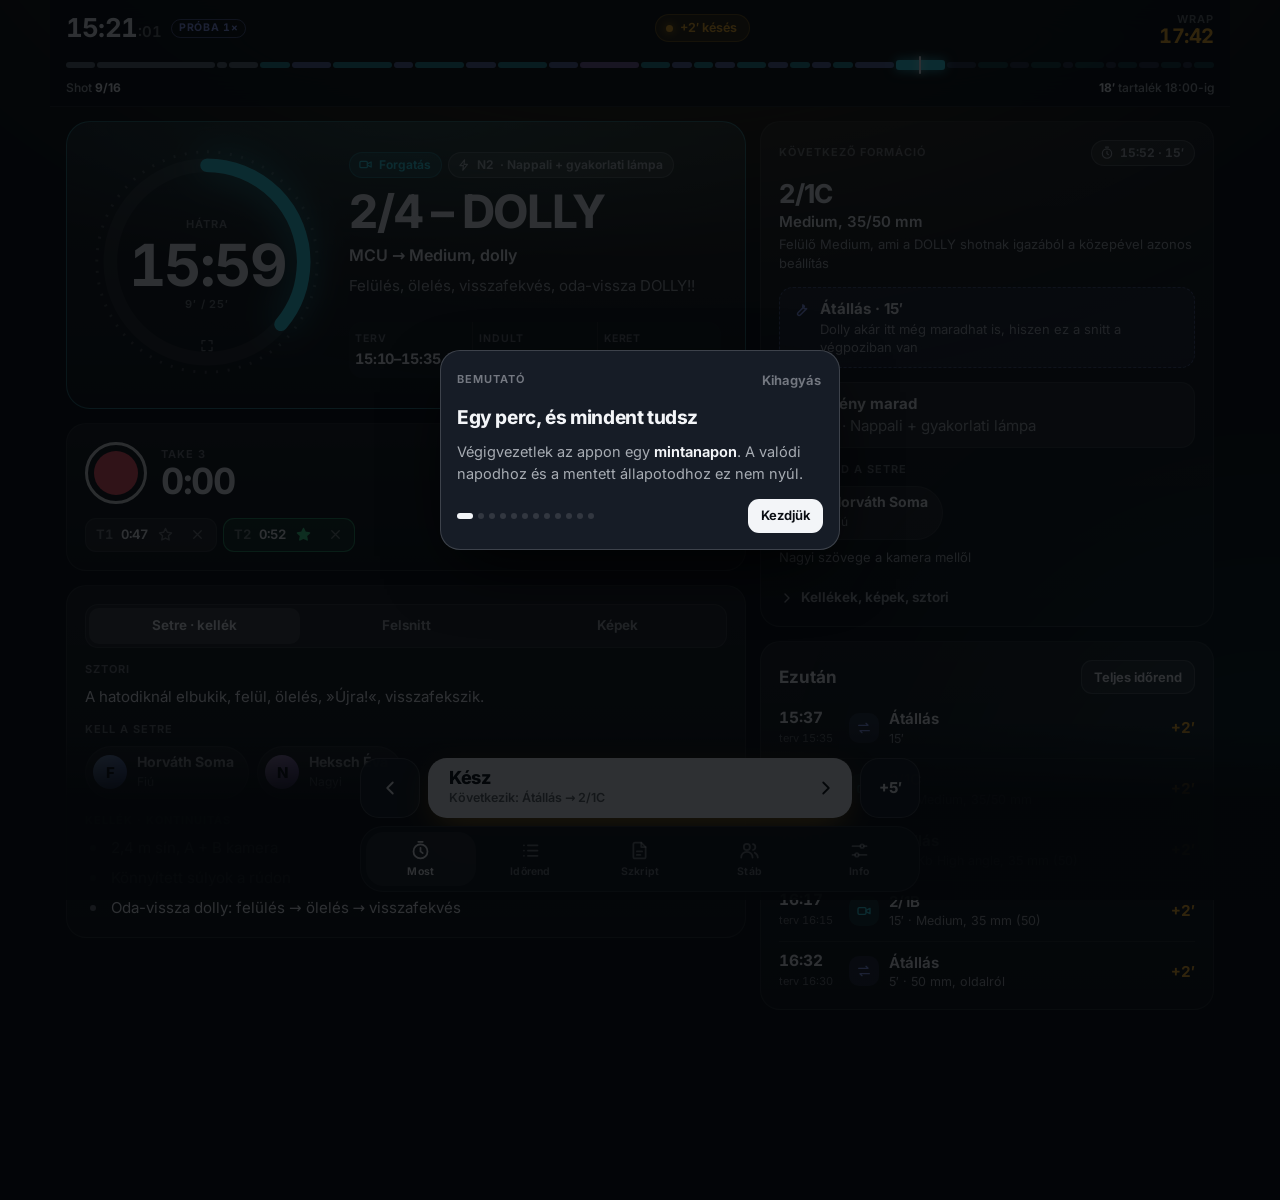
==== docs/index.html @ 91ee2ad9 "Offline app a docs/ mappában, GitHub Pages-hez A telepíthető (PWA) változat a repó gyökerében lévő d" ====
<!doctype html>
<html lang="hu"><head>
<meta charset="utf-8">
<meta name="viewport" content="width=device-width,initial-scale=1,viewport-fit=cover">
<title>Kapaszkodni 1st AD</title>
<meta name="theme-color" content="#07090d">
<meta name="apple-mobile-web-app-capable" content="yes">
<meta name="mobile-web-app-capable" content="yes">
<meta name="apple-mobile-web-app-status-bar-style" content="black-translucent">
<meta name="apple-mobile-web-app-title" content="Kapaszkodni AD">
<link rel="manifest" href="manifest.json">
<link rel="apple-touch-icon" href="icon-180.png">
<link rel="icon" href="icon-192.png">
<style>html{padding-top:env(safe-area-inset-top,0px)}[hidden]{display:none!important}img{max-width:100%}</style>
</head><body>
<style>
@font-face {
  font-family: 'Courier Prime';
  font-style: italic;
  font-weight: 400;
  font-display: swap;
  src: url(fonts/courierprime-v11-u-4n0q2lgwslOqpF-6gQ8kELawRZVsf6lvg.woff2) format('woff2');
  unicode-range: U+0100-02BA, U+02BD-02C5, U+02C7-02CC, U+02CE-02D7, U+02DD-02FF, U+0304, U+0308, U+0329, U+1D00-1DBF, U+1E00-1E9F, U+1EF2-1EFF, U+2020, U+20A0-20AB, U+20AD-20C4, U+2113, U+2C60-2C7F, U+A720-A7FF;
}
@font-face {
  font-family: 'Courier Prime';
  font-style: italic;
  font-weight: 400;
  font-display: swap;
  src: url(fonts/courierprime-v11-u-4n0q2lgwslOqpF-6gQ8kELawRZWMf6.woff2) format('woff2');
  unicode-range: U+0000-00FF, U+0131, U+0152-0153, U+02BB-02BC, U+02C6, U+02DA, U+02DC, U+0304, U+0308, U+0329, U+2000-206F, U+20AC, U+2122, U+2191, U+2193, U+2212, U+2215, U+FEFF, U+FFFD;
}
@font-face {
  font-family: 'Courier Prime';
  font-style: normal;
  font-weight: 400;
  font-display: swap;
  src: url(fonts/courierprime-v11-u-450q2lgwslOqpF-6gQ8kELaw9pWt-.woff2) format('woff2');
  unicode-range: U+0100-02BA, U+02BD-02C5, U+02C7-02CC, U+02CE-02D7, U+02DD-02FF, U+0304, U+0308, U+0329, U+1D00-1DBF, U+1E00-1E9F, U+1EF2-1EFF, U+2020, U+20A0-20AB, U+20AD-20C4, U+2113, U+2C60-2C7F, U+A720-A7FF;
}
@font-face {
  font-family: 'Courier Prime';
  font-style: normal;
  font-weight: 400;
  font-display: swap;
  src: url(fonts/courierprime-v11-u-450q2lgwslOqpF-6gQ8kELawFpWg.woff2) format('woff2');
  unicode-range: U+0000-00FF, U+0131, U+0152-0153, U+02BB-02BC, U+02C6, U+02DA, U+02DC, U+0304, U+0308, U+0329, U+2000-206F, U+20AC, U+2122, U+2191, U+2193, U+2212, U+2215, U+FEFF, U+FFFD;
}
@font-face {
  font-family: 'Courier Prime';
  font-style: normal;
  font-weight: 700;
  font-display: swap;
  src: url(fonts/courierprime-v11-u-4k0q2lgwslOqpF-6gQ8kELY7pMT-7fq8Ho.woff2) format('woff2');
  unicode-range: U+0100-02BA, U+02BD-02C5, U+02C7-02CC, U+02CE-02D7, U+02DD-02FF, U+0304, U+0308, U+0329, U+1D00-1DBF, U+1E00-1E9F, U+1EF2-1EFF, U+2020, U+20A0-20AB, U+20AD-20C4, U+2113, U+2C60-2C7F, U+A720-A7FF;
}
@font-face {
  font-family: 'Courier Prime';
  font-style: normal;
  font-weight: 700;
  font-display: swap;
  src: url(fonts/courierprime-v11-u-4k0q2lgwslOqpF-6gQ8kELY7pMT-Dfqw.woff2) format('woff2');
  unicode-range: U+0000-00FF, U+0131, U+0152-0153, U+02BB-02BC, U+02C6, U+02DA, U+02DC, U+0304, U+0308, U+0329, U+2000-206F, U+20AC, U+2122, U+2191, U+2193, U+2212, U+2215, U+FEFF, U+FFFD;
}
@font-face {
  font-family: 'Inter';
  font-style: normal;
  font-weight: 400 800;
  font-display: swap;
  src: url(fonts/inter-v20-UcC73FwrK3iLTeHuS-nVMrMxCp50SjIa25L7SUc.woff2) format('woff2');
  unicode-range: U+0100-02BA, U+02BD-02C5, U+02C7-02CC, U+02CE-02D7, U+02DD-02FF, U+0304, U+0308, U+0329, U+1D00-1DBF, U+1E00-1E9F, U+1EF2-1EFF, U+2020, U+20A0-20AB, U+20AD-20C4, U+2113, U+2C60-2C7F, U+A720-A7FF;
}
@font-face {
  font-family: 'Inter';
  font-style: normal;
  font-weight: 400 800;
  font-display: swap;
  src: url(fonts/inter-v20-UcC73FwrK3iLTeHuS-nVMrMxCp50SjIa1ZL7.woff2) format('woff2');
  unicode-range: U+0000-00FF, U+0131, U+0152-0153, U+02BB-02BC, U+02C6, U+02DA, U+02DC, U+0304, U+0308, U+0329, U+2000-206F, U+20AC, U+2122, U+2191, U+2193, U+2212, U+2215, U+FEFF, U+FFFD;
}

/* Layout: telefon-első forgatási vezérlő. Fent óra + állapot + napi sáv, középen a mostani blokk gyűrűs visszaszámlálóval,
   lent állandó akciósáv (Vissza · Kész · +5′) és fülek. Egyetlen sötét téma szándékosan: díszletben, félhomályban használjuk.
   Színlogika: hideg árnyalat = a blokk típusa, meleg árnyalat = baj van (narancs: fogy a tartalék, piros: túllépés). */
:root{
  --bg:#07090d; --panel:#10141b;
  --surface:rgba(255,255,255,.045); --surface-2:rgba(255,255,255,.075); --surface-3:rgba(255,255,255,.12);
  --hair:rgba(255,255,255,.09); --hair-2:rgba(255,255,255,.17);
  --fg:#f3f5f8; --fg-2:rgba(236,240,246,.68); --fg-3:rgba(236,240,246,.44);
  --ok:#3fe08f; --warn:#ffb224; --late:#ff5263;
  --shoot:#35d8e8; --move:#8fa3ff; --lunch:#c693ff; --prep:#9aa8bb; --pres:#9aa8bb; --res:#9aa8bb;
  --state:var(--ok); --type:var(--prep);
  --f-ui:"Inter",system-ui,-apple-system,"Segoe UI",Roboto,sans-serif;
  --f-script:"Courier Prime","Courier New",monospace;
  --r-card:20px; --r-tile:14px; color-scheme:dark;
}
[data-type="shoot"]{--type:var(--shoot)} [data-type="move"]{--type:var(--move)} [data-type="lunch"]{--type:var(--lunch)}
[data-type="prep"]{--type:var(--prep)} [data-type="pres"]{--type:var(--pres)} [data-type="res"]{--type:var(--res)}
body[data-state="ok"]{--state:var(--ok)} body[data-state="warn"]{--state:var(--warn)} body[data-state="late"]{--state:var(--late)}
*{box-sizing:border-box;-webkit-tap-highlight-color:transparent}
html,body{background:var(--bg);color:var(--fg)}
body{margin:0;font-family:var(--f-ui);font-size:15px;line-height:1.45;-webkit-font-smoothing:antialiased;text-rendering:optimizeLegibility;overscroll-behavior-y:none}
body::before{content:"";position:fixed;inset:0 0 auto;height:env(safe-area-inset-top,0px);z-index:40;background:var(--bg)}
button{font:inherit;color:inherit;cursor:pointer}
a{color:inherit}
:focus-visible{outline:2px solid var(--fg);outline-offset:2px}
.num{font-variant-numeric:tabular-nums}
.cap{font-size:11px;font-weight:650;letter-spacing:.09em;text-transform:uppercase;color:var(--fg-3)}
.muted{color:var(--fg-2)} .small{font-size:13px}
.ic{flex:none;display:block}
h2{font-size:17px;font-weight:700;letter-spacing:-.01em;margin:0}
p{margin:0}

/* fények */
.aura{position:fixed;inset:0;z-index:0;pointer-events:none;overflow:hidden}
.aura i{position:absolute;border-radius:50%;filter:blur(80px);transition:background 1s ease}
.aura i:nth-child(1){width:130vmax;height:74vmax;left:50%;top:-50vmax;margin-left:-65vmax;background:radial-gradient(closest-side,color-mix(in srgb,var(--state) 60%,transparent),transparent);opacity:.5;animation:breathe 9s ease-in-out infinite}
.aura i:nth-child(2){width:70vmax;height:70vmax;right:-34vmax;bottom:-30vmax;background:radial-gradient(closest-side,color-mix(in srgb,var(--type) 45%,transparent),transparent);opacity:.26;animation:float 26s ease-in-out infinite alternate}
.vig{position:fixed;inset:0;z-index:0;pointer-events:none;box-shadow:inset 0 0 140px 20px color-mix(in srgb,var(--late) 60%,transparent);opacity:0;transition:opacity .4s}
body.over .vig{opacity:1;animation:alarm 1.6s ease-in-out infinite}
@keyframes breathe{50%{opacity:.34;transform:scale(1.05)}}
@keyframes float{to{transform:translate(-8vw,-6vh) scale(1.08)}}
@keyframes alarm{50%{opacity:.3}}
@keyframes rise{from{opacity:0;transform:translateY(8px)}}
@keyframes blink{50%{opacity:.25}}

.app{position:relative;z-index:1;max-width:1180px;margin:0 auto;padding-left:max(16px,env(safe-area-inset-left,0px));padding-right:max(16px,env(safe-area-inset-right,0px));padding-block:0 190px}

/* fejléc */
.hdr{position:sticky;top:env(safe-area-inset-top,0px);z-index:30;margin:0 -16px;padding:10px 16px 10px;background:color-mix(in srgb,var(--bg) 82%,transparent);backdrop-filter:blur(18px) saturate(1.3);-webkit-backdrop-filter:blur(18px) saturate(1.3);border-bottom:1px solid var(--hair)}
.hdr-row{display:grid;grid-template-columns:auto minmax(0,1fr) auto;align-items:center;gap:10px}
.clock{display:flex;align-items:baseline;gap:1px;font-weight:700;font-size:26px;letter-spacing:-.03em;line-height:1}
.clock span{font-size:15px;color:var(--fg-3);font-weight:600;letter-spacing:0}
.simchip{margin-left:8px;align-self:center;font-size:10.5px;font-weight:700;letter-spacing:.06em;text-decoration:none;color:var(--move);border:1px solid color-mix(in srgb,var(--move) 50%,transparent);border-radius:999px;padding:3px 7px;white-space:nowrap}
.pill{justify-self:center;display:inline-flex;align-items:center;gap:7px;max-width:100%;height:28px;padding:0 12px 0 10px;border-radius:999px;font-size:12.5px;font-weight:650;white-space:nowrap;overflow:hidden;text-overflow:ellipsis;color:var(--state);background:color-mix(in srgb,var(--state) 13%,transparent);border:1px solid color-mix(in srgb,var(--state) 32%,transparent)}
.pill i{flex:none;width:7px;height:7px;border-radius:50%;background:var(--state);box-shadow:0 0 10px var(--state)}
.pill.idle{color:var(--fg-2);background:var(--surface-2);border-color:var(--hair)} .pill.idle i{background:var(--fg-3);box-shadow:none}
.wrapbox{text-align:right;line-height:1.05}
.wrapbox b{display:block;font-size:20px;font-weight:700;letter-spacing:-.02em;color:var(--state)}
.strip{position:relative;display:flex;align-items:center;gap:2px;height:18px;margin-top:9px;text-decoration:none}
.strip span{flex-basis:0;min-width:2px;height:6px;border-radius:3px;background:var(--type);opacity:.24}
.strip span.done{opacity:.6} .strip span.cur{opacity:1;height:10px;box-shadow:0 0 12px color-mix(in srgb,var(--type) 80%,transparent)}
.strip span.skip{opacity:.07}
.strip .nowmark{position:absolute;left:var(--now,0%);top:0;bottom:0;width:2px;margin-left:-1px;border-radius:1px;background:var(--fg);box-shadow:0 0 8px #fff}
.hdr-meta{display:flex;justify-content:space-between;gap:10px;margin-top:5px;font-size:12px;color:var(--fg-2);font-weight:550}
.hdr-meta b{color:var(--fg);font-weight:700}
@media (max-width:380px){.clock{font-size:23px}.pill{font-size:11.5px;padding:0 9px 0 8px}}

/* alap elemek */
main{padding-top:14px}
.grid{display:grid;grid-template-columns:minmax(0,1.5fr) minmax(0,1fr);gap:14px;align-items:start}
@media (max-width:900px){.grid{grid-template-columns:minmax(0,1fr)}}
.stack{display:grid;gap:14px;min-width:0}
.card{background:linear-gradient(180deg,rgba(255,255,255,.065),rgba(255,255,255,.032));border:1px solid var(--hair);border-radius:var(--r-card);padding:18px;min-width:0;display:grid;gap:14px}
.card-head{display:flex;align-items:center;justify-content:space-between;gap:10px}
.chip{display:inline-flex;align-items:center;gap:6px;height:26px;padding:0 10px 0 8px;border-radius:999px;font-size:12px;font-weight:650;white-space:nowrap;color:var(--c,var(--type));background:color-mix(in srgb,var(--c,var(--type)) 15%,transparent);border:1px solid color-mix(in srgb,var(--c,var(--type)) 30%,transparent)}
.chip.neutral{--c:var(--fg-2)}
.chip button{border:0;background:none;padding:0;margin:0 -4px 0 0;display:grid;color:inherit}
.btn{display:inline-flex;align-items:center;justify-content:center;gap:8px;height:42px;padding:0 16px;border-radius:13px;border:1px solid var(--hair-2);background:var(--surface-2);font-weight:650;font-size:14px;text-decoration:none;transition:transform .08s}
.btn:active{transform:scale(.97)}
.btn.solid{background:var(--fg);color:#0a0d12;border-color:transparent}
.btn.sm{height:34px;padding:0 12px;font-size:13px;border-radius:11px}
.btn.danger{color:var(--late);border-color:color-mix(in srgb,var(--late) 45%,transparent)}
.banner{display:flex;align-items:center;gap:12px;flex-wrap:wrap;justify-content:space-between;padding:12px 14px;border-radius:16px;margin-bottom:14px;background:color-mix(in srgb,var(--c) 13%,var(--panel));border:1px solid color-mix(in srgb,var(--c) 45%,transparent)}
.banner .tx{display:flex;gap:10px;align-items:flex-start;min-width:0;flex:1 1 240px} .banner .tx svg{color:var(--c);margin-top:1px}
.banner b{color:var(--c)}
ul.list{margin:0;padding:0;list-style:none;display:grid;gap:8px}
ul.list li{display:grid;grid-template-columns:18px minmax(0,1fr);gap:8px;align-items:start}
ul.list li::before{content:"";width:6px;height:6px;border-radius:50%;background:var(--fg-3);margin:8px 0 0 5px}
ul.list li.warn{color:var(--late);font-weight:650} ul.list li.warn::before{background:var(--late)}

/* MOST: a jelenlegi blokk */
.now{position:relative;overflow:hidden;border-radius:24px;padding:18px 18px 16px;border:1px solid color-mix(in srgb,var(--type) 38%,var(--hair));display:grid;gap:14px;justify-items:center;text-align:center;
  background:radial-gradient(130% 80% at 50% 0%,color-mix(in srgb,var(--type) 17%,transparent),transparent 62%),linear-gradient(180deg,rgba(255,255,255,.07),rgba(255,255,255,.03))}
.now.enter>*{animation:rise .35s ease backwards} .now.enter>*:nth-child(2){animation-delay:.05s} .now.enter>*:nth-child(3){animation-delay:.1s}
body.over .now{border-color:color-mix(in srgb,var(--late) 75%,transparent)}
.now-head{display:grid;gap:8px;justify-items:center;min-width:0;max-width:100%}
.chips{display:flex;flex-wrap:wrap;gap:6px;justify-content:center}
.now h1{margin:2px 0 0;font-size:clamp(30px,8.4vw,46px);font-weight:750;letter-spacing:-.03em;line-height:1.04;text-wrap:balance;overflow-wrap:anywhere}
.now h1.long{font-size:clamp(22px,6vw,32px)}
.now .setup{font-size:16px;font-weight:600}
.now .note{color:var(--fg-2);max-width:56ch;text-wrap:pretty}
.ring{position:relative;width:min(54vw,204px);aspect-ratio:1;max-width:100%;border:0;background:none;padding:0;border-radius:50%;color:inherit}
.ring svg.dial{width:100%;height:100%;transform:rotate(-90deg);overflow:visible}
.ring .bezel{stroke:rgba(255,255,255,.2)} .ring .trk{stroke:rgba(255,255,255,.08)}
.ring .bar{stroke:var(--type);transition:stroke-dashoffset .25s linear,stroke .5s;filter:drop-shadow(0 0 9px color-mix(in srgb,var(--type) 75%,transparent))}
body.over .ring .bar{stroke:var(--late);filter:drop-shadow(0 0 10px var(--late))}
.ring .mid{position:absolute;inset:0;display:grid;place-content:center;justify-items:center;gap:3px}
.ring .big{font-size:clamp(40px,12vw,52px);font-weight:700;letter-spacing:-.04em;line-height:1;font-variant-numeric:tabular-nums}
.ring .big.long{font-size:clamp(27px,8vw,36px)}
body.over .ring .big{color:var(--late)}
.ring .zoom{position:absolute;left:50%;bottom:13%;transform:translateX(-50%);color:var(--fg-3)}
.meta{display:grid;grid-auto-flow:column;grid-auto-columns:minmax(0,1fr);gap:1px;width:100%;margin:0;border-radius:var(--r-tile);overflow:hidden;background:var(--hair)}
.meta div{background:rgba(13,17,23,.72);padding:9px 6px}
.meta dt{font-size:10.5px;font-weight:650;letter-spacing:.08em;text-transform:uppercase;color:var(--fg-3)}
.meta dd{margin:2px 0 0;font-weight:700;font-size:14.5px;letter-spacing:-.01em;white-space:nowrap;font-variant-numeric:tabular-nums}
.drift{font-weight:700;font-variant-numeric:tabular-nums;font-style:normal} .drift.p{color:var(--warn)} .drift.pp{color:var(--late)} .drift.m{color:var(--ok)}
.chip .wide{display:none}
@media (min-width:561px){.chip .wide{display:inline}}
@media (min-width:901px){.ring{width:232px}.ring .big{font-size:58px}.ring .big.long{font-size:40px}
  .now{grid-template-columns:auto minmax(0,1fr);justify-items:start;text-align:left;align-items:center;column-gap:26px;padding:24px}
  .now-head{justify-items:start;grid-column:2}.chips{justify-content:flex-start}.ring{grid-column:1;grid-row:1/3}.meta{grid-column:2}}

/* take-felvevő */
.rec{grid-template-columns:auto minmax(0,1fr) auto;align-items:center;transition:border-color .3s}
.rec.run{border-color:color-mix(in srgb,var(--late) 65%,transparent)}
.recbtn{width:62px;height:62px;border-radius:50%;border:3px solid rgba(255,255,255,.88);background:none;display:grid;place-items:center;padding:0}
.recbtn i{width:44px;height:44px;border-radius:50%;background:var(--late);transition:all .18s ease}
.rec.run .recbtn i{width:22px;height:22px;border-radius:6px}
.rec-time{font-size:36px;font-weight:700;letter-spacing:-.035em;line-height:1;font-variant-numeric:tabular-nums}
.rec.run .rec-time{color:var(--late)}
.rec .live{display:inline-block;width:8px;height:8px;border-radius:50%;background:var(--late);margin-right:6px;animation:blink 1s steps(2) infinite}
.rec-stat{text-align:right;font-size:12.5px;color:var(--fg-2);line-height:1.3} .rec-stat b{display:block;font-size:20px;color:var(--fg);font-weight:700}
.takes{grid-column:1/-1;display:flex;flex-wrap:wrap;gap:6px}
.take{display:inline-flex;align-items:center;gap:2px;height:34px;padding:0 4px 0 10px;border-radius:11px;background:var(--surface-2);border:1px solid var(--hair);font-size:13px;font-weight:650;font-variant-numeric:tabular-nums}
.take em{font-style:normal;color:var(--fg-3);margin-right:6px}
.take.ok{border-color:color-mix(in srgb,var(--ok) 55%,transparent);background:color-mix(in srgb,var(--ok) 12%,transparent)}
.take button{border:0;background:none;width:30px;height:30px;display:grid;place-items:center;color:var(--fg-3);padding:0}
.take.ok button.star{color:var(--ok)} .take.ok button.star svg{fill:currentColor}

/* következő formáció */
.form-title{font-size:26px;font-weight:750;letter-spacing:-.025em;line-height:1.05}
.light{display:grid;grid-template-columns:minmax(0,1fr) auto minmax(0,1fr);gap:8px;align-items:stretch}
.lt{background:var(--surface-2);border:1px solid var(--hair);border-radius:var(--r-tile);padding:10px 12px;display:grid;gap:1px;min-width:0;align-content:start}
.lt b{font-size:20px;font-weight:750;letter-spacing:-.02em}.lt span:last-child{font-size:12.5px;color:var(--fg-2)}
.lt.to{border-color:color-mix(in srgb,var(--move) 55%,transparent);background:color-mix(in srgb,var(--move) 12%,transparent)}
.lt-arrow{align-self:center;color:var(--move)}
.light.same{grid-template-columns:auto minmax(0,1fr);align-items:start;background:var(--surface-2);border:1px solid var(--hair);border-radius:var(--r-tile);padding:10px 12px;color:var(--fg-2)}
.light.same b{display:block;color:var(--fg)}.light.same svg{margin-top:2px}
.task{display:grid;grid-template-columns:auto minmax(0,1fr);gap:10px;padding:10px 12px;border-radius:var(--r-tile);background:color-mix(in srgb,var(--move) 9%,transparent);border:1px dashed color-mix(in srgb,var(--move) 40%,transparent)}
.task svg{color:var(--move);margin-top:2px}
.people{display:flex;flex-wrap:wrap;gap:8px}
.person{display:flex;align-items:center;gap:10px;padding:7px 14px 7px 7px;border-radius:999px;background:var(--surface-2);border:1px solid var(--hair);min-width:0}
.avatar{flex:none;width:34px;height:34px;border-radius:50%;display:grid;place-items:center;font-weight:800;color:#0a0d12;background:linear-gradient(135deg,#a9d0ff,#6f8cff)}
.person.n .avatar{background:linear-gradient(135deg,#ecc4ff,#b07cff)}
.person b{display:block;font-size:14px;line-height:1.15}.person small{color:var(--fg-2);font-size:12px}
.callnow{display:flex;align-items:center;gap:8px;padding:9px 12px;border-radius:12px;background:color-mix(in srgb,var(--warn) 16%,transparent);border:1px solid color-mix(in srgb,var(--warn) 50%,transparent);color:var(--warn);font-weight:700;animation:blink 1.2s ease-in-out infinite}
.imgs{display:grid;grid-template-columns:repeat(auto-fit,minmax(130px,1fr));gap:8px}
.imgs button{position:relative;padding:0;border:1px solid var(--hair);border-radius:12px;overflow:hidden;background:#000;cursor:zoom-in;display:block}
.imgs img{display:block;width:100%;aspect-ratio:4/3;object-fit:cover}
.imgs .sb img{background:#fff;object-fit:contain}
.imgs span{position:absolute;left:6px;bottom:6px;font-size:10.5px;font-weight:700;letter-spacing:.06em;text-transform:uppercase;padding:3px 7px;border-radius:7px;background:rgba(0,0,0,.72);color:#fff}
details.more summary{list-style:none;cursor:pointer;display:flex;align-items:center;gap:6px;font-weight:650;font-size:13.5px;color:var(--fg-2)}
details.more summary::-webkit-details-marker{display:none}
details.more summary svg{transition:transform .2s} details.more[open] summary svg{transform:rotate(90deg)}
details.more .inner{display:grid;gap:14px;padding-top:12px}

/* szegmensek */
.seg{display:grid;grid-auto-flow:column;grid-auto-columns:1fr;padding:3px;border-radius:13px;background:rgba(255,255,255,.06);border:1px solid var(--hair)}
.seg button{border:0;background:none;color:var(--fg-2);height:36px;border-radius:10px;font-weight:650;font-size:13.5px;white-space:nowrap;padding:0 8px}
.seg button[aria-pressed="true"]{background:var(--surface-3);color:var(--fg)}
.sect{display:grid;gap:8px}

/* ezután lista */
.up-row{display:grid;grid-template-columns:60px 30px minmax(0,1fr) auto;gap:10px;align-items:center;padding:10px 0;border-top:1px solid var(--hair)}
.up-row:first-child{border-top:0;padding-top:0} .up-row:last-child{padding-bottom:0}
.up-time b{display:block;font-size:15.5px;font-weight:700;font-variant-numeric:tabular-nums;line-height:1.1}
.up-time span{font-size:11px;color:var(--fg-3);font-variant-numeric:tabular-nums;white-space:nowrap}
.tico{width:30px;height:30px;border-radius:10px;display:grid;place-items:center;color:var(--type);background:color-mix(in srgb,var(--type) 15%,transparent)}
.up-name{min-width:0}.up-name b{display:block;font-weight:650;white-space:nowrap;overflow:hidden;text-overflow:ellipsis}
.up-name span{display:block;font-size:12.5px;color:var(--fg-2);white-space:nowrap;overflow:hidden;text-overflow:ellipsis}
.up-row.skip{opacity:.45}.up-row.skip b{text-decoration:line-through}

/* időrend */
.stats{display:grid;grid-template-columns:repeat(3,minmax(0,1fr));gap:10px;margin-bottom:14px}
.stat{background:var(--surface);border:1px solid var(--hair);border-radius:16px;padding:12px 14px;min-width:0}
.stat b{display:block;font-size:24px;font-weight:750;letter-spacing:-.03em;font-variant-numeric:tabular-nums;line-height:1.15}
.tl{display:grid}
.tl-row{display:grid;grid-template-columns:60px 16px minmax(0,1fr) auto;column-gap:10px;padding:0 10px;border-radius:16px;cursor:pointer}
.tl-row.cur{background:color-mix(in srgb,var(--type) 11%,transparent);box-shadow:inset 0 0 0 1px color-mix(in srgb,var(--type) 40%,transparent)}
.tl-time{padding-top:13px;text-align:right}
.tl-time b{display:block;font-size:15px;font-weight:700;font-variant-numeric:tabular-nums;line-height:1.1}
.tl-time span{font-size:11px;color:var(--fg-3);font-variant-numeric:tabular-nums;white-space:nowrap}
.tl-rail{position:relative;display:grid;justify-items:center}
.tl-rail::before{content:"";position:absolute;top:0;bottom:0;width:2px;background:var(--hair)}
.tl-row:first-child .tl-rail::before{top:18px}.tl-row.last .tl-rail::before{bottom:calc(100% - 18px)}
.tl-rail i{position:relative;margin-top:15px;width:12px;height:12px;border-radius:50%;background:var(--bg);border:2px solid var(--type)}
.tl-row.done .tl-rail i{background:var(--type)} .tl-row.cur .tl-rail i{background:var(--type);box-shadow:0 0 0 5px color-mix(in srgb,var(--type) 28%,transparent)}
.tl-body{padding:11px 0 12px;min-width:0;border-bottom:1px solid var(--hair)}
.tl-row.cur .tl-body,.tl-row.last .tl-body{border-bottom-color:transparent}
.tl-body b{font-weight:650}.tl-body .sub{font-size:12.5px;color:var(--fg-2)}
.tl-end{padding-top:12px;text-align:right;font-size:12.5px;color:var(--fg-2);min-width:44px}
.tl-row.done .tl-time b,.tl-row.done .tl-body b{color:var(--fg-2)}
.tl-row.skip{opacity:.42}.tl-row.skip .tl-body b{text-decoration:line-through}
.tl-x{display:flex;flex-wrap:wrap;gap:8px;margin-top:10px}
.nowtag{display:inline-block;font-size:10.5px;font-weight:750;letter-spacing:.08em;color:#0a0d12;background:var(--type);border-radius:6px;padding:2px 6px}

/* szkript */
.script{font-family:var(--f-script);font-size:15.5px;line-height:1.45}
.script .ac{margin:0 0 10px}.script .ch{margin:10px 0 0 34%;text-transform:uppercase}
.script .pa{margin:0 0 0 27%;font-style:italic}.script .dl{margin:0 10% 10px 18%}
.script .sh{font-weight:700;margin:20px 0 10px;text-transform:uppercase}.script .end{text-align:center;margin:16px 0}
.seglab{font-family:var(--f-ui);display:inline-flex;font-size:11px;font-weight:700;letter-spacing:.08em;text-transform:uppercase;color:var(--shoot);margin:14px 0 6px;padding:3px 8px;border-radius:7px;background:color-mix(in srgb,var(--shoot) 13%,transparent)}
.seglab:first-child{margin-top:0}
.fs .ln{display:grid;grid-template-columns:86px minmax(0,1fr);gap:10px;padding:1px 8px;border-radius:8px}
.fs .ln.hot{background:color-mix(in srgb,var(--shoot) 11%,transparent);box-shadow:inset 3px 0 0 var(--shoot)}
.fs .gut{display:flex;flex-wrap:wrap;gap:3px;align-content:start;padding-top:4px}
.mini{font-size:10.5px;font-weight:700;padding:1px 5px;border-radius:5px;background:var(--surface-3);color:var(--fg-2);font-variant-numeric:tabular-nums}
.mini.hot{background:var(--shoot);color:#0a0d12}
@media (max-width:560px){.fs .ln{grid-template-columns:minmax(0,1fr);gap:2px}.fs .gut:empty{display:none}.script .ch{margin-left:22%}.script .pa{margin-left:16%}.script .dl{margin:0 4% 10px 8%}}

/* stáb, beállítások */
.rows{display:grid}
.row{display:grid;grid-template-columns:auto minmax(0,1fr) auto;gap:12px;align-items:center;padding:11px 0;border-top:1px solid var(--hair)}
.row:first-child{border-top:0;padding-top:0}.row:last-child{padding-bottom:0}
.row b{display:block;font-weight:650}.row small{color:var(--fg-2);font-size:12.5px}
.row .t{font-weight:700;font-variant-numeric:tabular-nums}.row .t.late{color:var(--late)}
.dept{padding:14px 0 4px;border-top:1px solid var(--hair)} .dept:first-child{border-top:0;padding-top:0}
input.chk{appearance:none;-webkit-appearance:none;width:26px;height:26px;border-radius:50%;border:2px solid var(--hair-2);margin:0;display:grid;place-items:center;cursor:pointer;background:none}
input.chk:checked{background:var(--ok);border-color:var(--ok)}
input.chk:checked::after{content:"";width:6px;height:11px;border:solid #06250f;border-width:0 2.5px 2.5px 0;transform:translateY(-1px) rotate(45deg)}
input.sw{appearance:none;-webkit-appearance:none;width:46px;height:28px;border-radius:999px;background:var(--surface-3);position:relative;margin:0;cursor:pointer;transition:background .2s;flex:none}
input.sw::after{content:"";position:absolute;top:3px;left:3px;width:22px;height:22px;border-radius:50%;background:#fff;transition:transform .2s}
input.sw:checked{background:var(--ok)} input.sw:checked::after{transform:translateX(18px)}
.steps{display:flex;flex-wrap:wrap;gap:6px}
.step{font-size:12.5px;padding:4px 9px;border-radius:9px;background:var(--surface-2);border:1px solid var(--hair);color:var(--fg-2)}
.step b{color:var(--fg);font-variant-numeric:tabular-nums;font-weight:700}
.step.past{opacity:.5}.step.soon{border-color:color-mix(in srgb,var(--warn) 55%,transparent);color:var(--warn)}.step.soon b{color:var(--warn)}
.phone{font-weight:700;font-variant-numeric:tabular-nums;user-select:all;-webkit-user-select:all}
.field{display:flex;align-items:center;gap:8px;flex-wrap:wrap}
input[type=time],select{height:40px;border-radius:12px;border:1px solid var(--hair-2);background:var(--surface-2);color:var(--fg);padding:0 10px;font:inherit;font-weight:600}
.progress{height:6px;border-radius:3px;background:var(--surface-3);overflow:hidden}.progress i{display:block;height:100%;background:var(--ok);border-radius:3px}
.vh{font-size:22px;font-weight:750;letter-spacing:-.02em;margin:4px 0 14px}

/* alsó sáv */
.bottom{position:fixed;left:0;right:0;bottom:0;z-index:35;display:grid;justify-items:center;gap:8px;pointer-events:none;
  padding:26px max(12px,env(safe-area-inset-right,0px)) calc(8px + env(safe-area-inset-bottom,0px)) max(12px,env(safe-area-inset-left,0px));
  background:linear-gradient(transparent,color-mix(in srgb,var(--bg) 92%,transparent) 42%)}
.bottom>*{pointer-events:auto;width:min(100%,560px)}
.dock{display:grid;grid-template-columns:auto minmax(0,1fr) auto;gap:8px}
.dock.solo{grid-template-columns:minmax(0,1fr)}
.dk{height:60px;min-width:60px;border-radius:19px;border:1px solid var(--hair-2);background:rgba(22,27,36,.9);backdrop-filter:blur(18px);-webkit-backdrop-filter:blur(18px);font-weight:750;font-size:15px;display:grid;place-items:center;transition:transform .08s;padding:0 14px}
.dk:active{transform:scale(.96)}
.dk.primary{grid-template-columns:minmax(0,1fr) auto;justify-items:start;gap:10px;text-align:left;padding:0 14px 0 20px;background:var(--fg);color:#0a0d12;border-color:transparent;box-shadow:0 12px 34px -10px color-mix(in srgb,var(--state) 70%,transparent)}
.dk .l1{display:block;font-size:18px;font-weight:800;letter-spacing:-.015em;line-height:1.15}
.dk .l2{display:block;font-size:12.5px;font-weight:600;opacity:.62;white-space:nowrap;overflow:hidden;text-overflow:ellipsis}
.dk.wide{grid-auto-flow:column;gap:8px}
.tabs{display:grid;grid-auto-flow:column;grid-auto-columns:1fr;padding:5px;border-radius:23px;background:rgba(16,20,27,.9);border:1px solid var(--hair);backdrop-filter:blur(18px);-webkit-backdrop-filter:blur(18px)}
.tabs a{display:grid;justify-items:center;gap:3px;padding:8px 2px 7px;border-radius:18px;color:var(--fg-3);text-decoration:none;font-size:10.5px;font-weight:650;letter-spacing:.02em}
.tabs a[aria-current="page"]{color:var(--fg);background:var(--surface-2)}
.toasts{display:grid;gap:6px}
.toast{display:flex;align-items:center;justify-content:space-between;gap:10px;min-height:46px;padding:8px 8px 8px 14px;border-radius:16px;background:rgba(26,32,42,.96);border:1px solid var(--hair-2);box-shadow:0 14px 40px -14px #000;font-weight:600;font-size:14px;animation:rise .22s ease}
.toast[data-tone="ok"]{border-color:color-mix(in srgb,var(--ok) 55%,transparent)}
.toast[data-tone="warn"]{border-color:color-mix(in srgb,var(--warn) 60%,transparent)}
.toast[data-tone="late"]{border-color:color-mix(in srgb,var(--late) 65%,transparent)}
.toast button{flex:none;height:32px;padding:0 12px;border-radius:10px;border:0;background:var(--surface-3);font-weight:700;font-size:13px}

/* kivetítő mód */
.present{position:fixed;inset:0;z-index:60;background:var(--bg);display:grid;grid-template-rows:auto 1fr auto;justify-items:center;text-align:center;cursor:pointer;
  padding:calc(18px + env(safe-area-inset-top,0px)) 22px calc(22px + env(safe-area-inset-bottom,0px))}
.present::before{content:"";position:absolute;inset:0;pointer-events:none;background:radial-gradient(85% 60% at 50% 45%,color-mix(in srgb,var(--pc,var(--type)) 32%,transparent),transparent 72%)}
.present.over::before{animation:alarm 1.4s ease-in-out infinite}
.present>*{position:relative}
.p-mid{align-self:center;display:grid;gap:8px;justify-items:center;max-width:100%}
.p-label{font-size:clamp(22px,5.4vw,54px);font-weight:750;letter-spacing:-.025em;text-wrap:balance}
.p-time{font-size:min(31vw,46vh);font-weight:700;letter-spacing:-.055em;line-height:.9;font-variant-numeric:tabular-nums}
.p-time.long{font-size:min(21vw,40vh)}
.present.over .p-time{color:var(--late)}
.p-foot{font-size:clamp(14px,2.4vw,22px);color:var(--fg-2);font-weight:600}

/* bemutató */
.tour{position:fixed;inset:0;z-index:80}
.tour-hole{position:fixed;border-radius:20px;box-shadow:0 0 0 200vmax rgba(3,5,8,.82);outline:2px solid rgba(255,255,255,.95);pointer-events:none;transition:left .28s ease,top .28s ease,width .28s ease,height .28s ease}
.tour-hole.none{outline-color:transparent}
.tour-hole:not(.none)::after{content:"";position:absolute;inset:-2px;border-radius:inherit;border:2px solid #fff;opacity:0;animation:ping 1.8s ease-out infinite}
@keyframes ping{0%{opacity:.75;transform:scale(1)}100%{opacity:0;transform:scale(1.05)}}
.tour-card{position:fixed;width:min(400px,calc(100vw - 24px));background:#161c26;border:1px solid var(--hair-2);border-radius:20px;padding:16px;display:grid;gap:10px;box-shadow:0 24px 70px -18px #000;transition:top .28s ease,left .28s ease}
.tour-card:focus{outline:none}
.tour-card h3{margin:0;font-size:19px;font-weight:750;letter-spacing:-.02em;text-wrap:balance}
.tour-card p{color:var(--fg-2);font-size:14.5px;line-height:1.5}
.tour-card p b{color:var(--fg);font-weight:650}
.tour-top{display:flex;justify-content:space-between;align-items:center;min-height:24px}
.tour-skip{border:0;background:none;color:var(--fg-3);font-weight:650;font-size:13px;padding:4px 2px}
.tour-nav{display:flex;align-items:center;gap:8px;margin-top:4px}
.dots{display:flex;gap:5px;flex:1;align-items:center}
.dots i{width:6px;height:6px;border-radius:3px;background:var(--surface-3);transition:width .2s}.dots i.on{background:var(--fg);width:16px}
.legend{display:grid;gap:7px}
.legend div{display:flex;align-items:center;gap:9px;font-size:13.5px;color:var(--fg-2)}
.legend i{flex:none;width:10px;height:10px;border-radius:50%;box-shadow:0 0 10px currentColor}

/* képnéző: teljes minőség, csíptetés, húzás, dupla koppintás */
.viewer{position:fixed;inset:0;z-index:70;background:#000;color:#fff;touch-action:none;user-select:none;-webkit-user-select:none}
.v-stage{position:absolute;inset:0;overflow:hidden;cursor:grab;touch-action:none}
.v-stage.drag{cursor:grabbing}
.v-stage img{position:absolute;left:0;top:0;max-width:none;transform-origin:0 0;-webkit-user-drag:none;pointer-events:none;background:#fff}
.v-top{position:absolute;left:0;right:0;top:0;display:flex;align-items:center;justify-content:space-between;gap:10px;pointer-events:none;
  padding:calc(10px + env(safe-area-inset-top,0px)) max(12px,env(safe-area-inset-right,0px)) 26px max(14px,env(safe-area-inset-left,0px));background:linear-gradient(rgba(0,0,0,.78),transparent)}
.v-top>*{pointer-events:auto}
.v-cap{min-width:0;font-weight:650;font-size:14px;line-height:1.25}.v-cap span{display:block;font-size:12px;font-weight:550;color:rgba(255,255,255,.62)}
.v-btn{flex:none;width:44px;height:44px;border-radius:50%;border:1px solid rgba(255,255,255,.2);background:rgba(28,30,36,.78);backdrop-filter:blur(12px);-webkit-backdrop-filter:blur(12px);display:grid;place-items:center;color:#fff;padding:0}
.v-btn:active{transform:scale(.94)} .v-btn:disabled{opacity:.35}
.v-nav{position:absolute;top:50%;margin-top:-22px}.v-nav.prev{left:max(10px,env(safe-area-inset-left,0px))}.v-nav.next{right:max(10px,env(safe-area-inset-right,0px))}
.v-bar{position:absolute;left:50%;transform:translateX(-50%);bottom:calc(14px + env(safe-area-inset-bottom,0px));display:flex;align-items:center;gap:4px;padding:5px;border-radius:999px;border:1px solid rgba(255,255,255,.18);background:rgba(28,30,36,.82);backdrop-filter:blur(12px);-webkit-backdrop-filter:blur(12px)}
.v-bar .v-btn{border:0;background:none;backdrop-filter:none;-webkit-backdrop-filter:none}
.v-zoom{min-width:64px;height:44px;border:0;background:none;color:#fff;font-weight:700;font-size:14px;font-variant-numeric:tabular-nums;border-radius:999px}
.v-load{position:absolute;left:50%;transform:translateX(-50%);bottom:calc(78px + env(safe-area-inset-bottom,0px));padding:6px 12px;border-radius:999px;background:rgba(28,30,36,.86);font-size:12.5px;font-weight:600;color:rgba(255,255,255,.8);white-space:nowrap;pointer-events:none}
.v-hint{position:absolute;left:50%;transform:translateX(-50%);top:calc(70px + env(safe-area-inset-top,0px));padding:6px 12px;border-radius:999px;background:rgba(28,30,36,.86);font-size:12.5px;font-weight:600;color:rgba(255,255,255,.8);white-space:nowrap;pointer-events:none;transition:opacity .5s}
.vkgrid{display:grid;grid-template-columns:repeat(auto-fill,minmax(92px,1fr));gap:8px}
.vkgrid button{position:relative;padding:0;border:1px solid var(--hair);border-radius:12px;overflow:hidden;background:#000;cursor:zoom-in;display:block}
.vkgrid img{display:block;width:100%;aspect-ratio:4/3;object-fit:cover;object-position:22% 38%}
.vkgrid span{position:absolute;left:5px;bottom:5px;font-size:11px;font-weight:700;padding:2px 6px;border-radius:6px;background:rgba(0,0,0,.74);color:#fff;font-variant-numeric:tabular-nums}
.imgs .vk img{object-position:22% 38%}
@media (prefers-reduced-motion:reduce){*{animation:none!important;transition:none!important}}
</style>

<div class="aura" aria-hidden="true"><i></i><i></i></div>
<div class="vig" aria-hidden="true"></div>
<div class="app">
  <header class="hdr">
    <div class="hdr-row">
      <div class="clock num"><b id="clk">--:--</b><span id="clks">:--</span><a class="simchip" id="simchip" href="#info" hidden></a></div>
      <div class="pill idle" id="pill"><i></i><span id="pilltx">A nap még nem indult</span></div>
      <div class="wrapbox"><span class="cap">Wrap</span><b class="num" id="wrapv">--:--</b></div>
    </div>
    <a class="strip" id="strip" href="#idorend" aria-label="A nap blokkjai, ugrás az időrendhez"></a>
    <div class="hdr-meta"><span id="shotcount"></span><span id="slack"></span></div>
  </header>
  <main>
    <section data-view="most"></section>
    <section data-view="idorend" hidden></section>
    <section data-view="szkript" hidden></section>
    <section data-view="stab" hidden></section>
    <section data-view="info" hidden></section>
  </main>
</div>
<div class="bottom">
  <div class="toasts" id="toasts" aria-live="polite"></div>
  <div class="dock" id="dock"></div>
  <nav class="tabs" id="tabs" aria-label="Nézetek"></nav>
</div>
<div class="present" id="present" hidden>
  <div class="cap" id="p-type"></div>
  <div class="p-mid"><div class="p-label" id="p-label"></div><div class="p-time num" id="p-time"></div><div class="cap" id="p-cap"></div></div>
  <div class="p-foot" id="p-foot"></div>
</div>
<div class="tour" id="tour" hidden><div class="tour-hole none" id="tourhole"></div><div class="tour-card" id="tourcard" role="dialog" aria-modal="true" aria-labelledby="tourh"></div></div>
<div class="viewer" id="viewer" hidden>
  <div class="v-stage" id="vstage"><img id="vimg" alt="" draggable="false"></div>
  <div class="v-top"><div class="v-cap"><b id="vcap"></b><span id="vcount"></span></div><button type="button" class="v-btn" id="vclose" aria-label="Bezárás"></button></div>
  <button type="button" class="v-btn v-nav prev" id="vprev" aria-label="Előző kép"></button><button type="button" class="v-btn v-nav next" id="vnext" aria-label="Következő kép"></button>
  <div class="v-hint" id="vhint">Csíptess vagy koppints duplán a nagyításhoz</div>
  <div class="v-load" id="vload" hidden></div>
  <div class="v-bar"><button type="button" class="v-btn" id="vout" aria-label="Kicsinyítés"></button><button type="button" class="v-zoom" id="vfit" aria-label="Teljes kép"></button><button type="button" class="v-btn" id="vin" aria-label="Nagyítás"></button></div>
</div>

<script>
const D={"vilko": [{"id": "3/1", "t": "vilko/t/3-1.jpg", "f": "vilko/full/3-1.jpg"}, {"id": "1/1", "t": "vilko/t/1-1.jpg", "f": "vilko/full/1-1.jpg"}, {"id": "1/3A", "t": "vilko/t/1-3A.jpg", "f": "vilko/full/1-3A.jpg"}, {"id": "1/3B", "t": "vilko/t/1-3B.jpg", "f": "vilko/full/1-3B.jpg"}, {"id": "1/2", "t": "vilko/t/1-2.jpg", "f": "vilko/full/1-2.jpg"}, {"id": "2/2", "t": "vilko/t/2-2.jpg", "f": "vilko/full/2-2.jpg"}, {"id": "2/3A", "t": "vilko/t/2-3A.jpg", "f": "vilko/full/2-3A.jpg"}, {"id": "2/3B", "t": "vilko/t/2-3B.jpg", "f": "vilko/full/2-3B.jpg"}, {"id": "2/5", "t": "vilko/t/2-5.jpg", "f": "vilko/full/2-5.jpg"}, {"id": "2/4", "t": "vilko/t/2-4.jpg", "f": "vilko/full/2-4.jpg"}, {"id": "2/1C", "t": "vilko/t/2-1C.jpg", "f": "vilko/full/2-1C.jpg"}, {"id": "2/1B", "t": "vilko/t/2-1B.jpg", "f": "vilko/full/2-1B.jpg"}, {"id": "2/1A", "t": "vilko/t/2-1A.jpg", "f": "vilko/full/2-1A.jpg"}, {"id": "2/1E", "t": "vilko/t/2-1E.jpg", "f": "vilko/full/2-1E.jpg"}, {"id": "2/6", "t": "vilko/t/2-6.jpg", "f": "vilko/full/2-6.jpg"}, {"id": "3/2", "t": "vilko/t/3-2.jpg", "f": "vilko/full/3-2.jpg"}], "src": "Kapaszkodni_utemterv_V5.xlsx", "date": "2026-11-12", "info": {"munkaidő": "8:30 - 18:15", "forgatási idő": "10:05 - 17:40", "ebéd": "12:45-13:15"}, "contacts": [{"role": "Rendező", "name": "Ágoston András", "phone": ""}, {"role": "Operatőr", "name": "Détári Szabolcs", "phone": ""}, {"role": "Elsőasszistens", "name": "Tóth Tamás János", "phone": ""}], "plan": {"call": 510, "targetWrap": 1080}, "blocks": [{"s": 510, "d": 15, "type": "prep", "label": "Érkezés", "setup": "", "note": "Eligazítás, vilkó kezdés", "group": ""}, {"s": 525, "d": 60, "type": "prep", "label": "Setup", "setup": "Konyha (vilkó 1-1)", "note": "Fény: nappali konyha fény setup berakva, korrigálva PLUSZ közben a nappaliban az éjszakai előkészítve, konyhába sín, kamera. Berendezés konyha + nappali, plafon-anyag prep. 9:00 színészek, smink/jelmez 9:009:45", "group": "N1 + E"}, {"s": 585, "d": 5, "type": "prep", "label": "Próba", "setup": "1/1", "note": "", "group": ""}, {"s": 590, "d": 15, "type": "pres", "label": "Prezentálás", "setup": "", "note": "Stábnak", "group": ""}, {"s": 605, "d": 15, "type": "shoot", "label": "3/1", "setup": "CU, 50 mm (30), sticks", "note": "Nagyi TV-t nézi", "group": "E"}, {"s": 620, "d": 20, "type": "move", "label": "nappali setup bekapcs, éjszakai eltütetve", "setup": "Vilkó 3-1", "note": "Minden nappal fény bekapcs, éjszakai elpakolva, dolly mozgáspróbák", "group": "N1"}, {"s": 640, "d": 30, "type": "shoot", "label": "1/1", "setup": "ECU → Medium, 50 mm, dolly out", "note": "Tányérok visszaállítása take-enként, srác száj mocsok", "group": "K1"}, {"s": 670, "d": 10, "type": "move", "label": "Átállás", "setup": "sín, 75 mm (50)", "note": "Fény marad", "group": "K1"}, {"s": 680, "d": 25, "type": "shoot", "label": "1/3A + 1/3B", "setup": "CU, 75 mm (50), dolly", "note": "Teljes jelenet a Fiúról, a végén kis dolly hátra", "group": "K1"}, {"s": 705, "d": 15, "type": "move", "label": "Átállás", "setup": "Ellenirány, 25 mm, sticks", "note": "Vilkó 1-2", "group": "K2"}, {"s": 720, "d": 25, "type": "shoot", "label": "1/2", "setup": "Cowboy, 25 mm, svenk", "note": "Teljes jelenet Nagyiról, svenk lekövet, VETÍTÉS FONTOS", "group": "K2"}, {"s": 745, "d": 15, "type": "move", "label": "Átállás nappaliba", "setup": "Vilkó 2-2", "note": "Ebéd után azonnal 2/2", "group": "N1"}, {"s": 760, "d": 30, "type": "lunch", "label": "EBÉD", "setup": "", "note": "", "group": ""}, {"s": 790, "d": 15, "type": "shoot", "label": "2/2", "setup": "Wide, 25 mm, sticks", "note": "Teljes jelenet egyben, max. 3 teljes take", "group": "N1"}, {"s": 805, "d": 10, "type": "move", "label": "Átállás", "setup": "Montagera setup, kis korrekció", "note": "", "group": "N1"}, {"s": 815, "d": 10, "type": "shoot", "label": "MONTAGE", "setup": "statív, ugyanaz a fény", "note": "Montage statívról, svenkelgetve. Csúszásnál kimarad", "group": "N1"}, {"s": 825, "d": 10, "type": "move", "label": "Átállás", "setup": "", "note": "Nagyi közelire átállni", "group": "N3"}, {"s": 835, "d": 15, "type": "shoot", "label": "2/3A", "setup": "CU, 35/50 mm, kézi, alulról", "note": "STATÍV", "group": "N3"}, {"s": 850, "d": 10, "type": "move", "label": "Optikacsere", "setup": "75 mm", "note": "Handheldre átállni", "group": "N3"}, {"s": 860, "d": 10, "type": "shoot", "label": "2/3B", "setup": "ECU, 75 mm, kézi, alulról", "note": "Végső reakció", "group": "N3"}, {"s": 870, "d": 10, "type": "move", "label": "Átállás", "setup": "Ablak felől, 50 mm (75)", "note": "", "group": "N2"}, {"s": 880, "d": 10, "type": "shoot", "label": "2/5", "setup": "ECU inzert", "note": "A hosszú DOLLY shot közepére bevágott Nagyi arcközeli ölelős insert", "group": "N2"}, {"s": 890, "d": 20, "type": "move", "label": "Átállás", "setup": "sín, 35 mm", "note": "Srác medium fény is kell ide már hiszen onnan indul a DOLLY, valamint sín lerakása!!", "group": "N2"}, {"s": 910, "d": 25, "type": "shoot", "label": "2/4 – DOLLY", "setup": "MCU → Medium, dolly", "note": "Felülés, ölelés, visszafekvés, oda-vissza DOLLY!!", "group": "N2"}, {"s": 935, "d": 15, "type": "move", "label": "Átállás", "setup": "", "note": "Dolly akár itt még maradhat is, hiszen ez a snitt a végpoziban van", "group": "N2"}, {"s": 950, "d": 15, "type": "shoot", "label": "2/1C", "setup": "Medium, 35/50 mm", "note": "Felülő Medium, ami a DOLLY shotnak igazából a közepével azonos beállítás", "group": "N2"}, {"s": 965, "d": 10, "type": "move", "label": "Átállás", "setup": "Kb High angle, 35 mm (50)", "note": "", "group": "N1"}, {"s": 975, "d": 15, "type": "shoot", "label": "2/1B", "setup": "Medium, 35 mm (50)", "note": "Fekvő Fiú Medium", "group": "N1"}, {"s": 990, "d": 5, "type": "move", "label": "Átállás", "setup": "50 mm, oldalról", "note": "", "group": "N1"}, {"s": 995, "d": 15, "type": "shoot", "label": "2/1A", "setup": "MCU, 50 mm, sticks", "note": "Fekvő Fiú Közeli - ezzel indul a nappalis jelenet, tehát csak az elejér felvenni", "group": "N1"}, {"s": 1010, "d": 5, "type": "move", "label": "Optikacsere", "setup": "75 mm", "note": "", "group": "N1"}, {"s": 1015, "d": 10, "type": "shoot", "label": "2/1E", "setup": "ECU, 75 mm", "note": "Fekvő Fiú Extrém Közeli: Utolsó push, csak az arc (elé belóg a kar), ennél csak a jelenet vége kell", "group": "N1"}, {"s": 1025, "d": 10, "type": "move", "label": "Átállás", "setup": "Magic arm a rúdon, 25 mm", "note": "", "group": "N1"}, {"s": 1035, "d": 10, "type": "shoot", "label": "2/6", "setup": "Bench bar POV, 25 mm", "note": "Rúd POV a Fiúra", "group": "N1"}, {"s": 1045, "d": 5, "type": "move", "label": "Átállás", "setup": "Vilkó 3-2", "note": "Konyhai fények bontása közben", "group": "E"}, {"s": 1050, "d": 10, "type": "shoot", "label": "3/2", "setup": "CU, 50 mm (30), sticks", "note": "Végső reakció", "group": "E"}], "shots": {"3/1": {"ids": ["3/1"], "talent": ["Nagyi"], "offcam": [], "props": ["Sötét szoba, csak a TV fénye", "TV-n: régi súlyemelő sporttudósítás", "Gyakorlati lámpa"], "story": "Este: Nagyi egyedül nézi a TV-t.", "sb": [], "vk": [{"id": "3/1", "t": "vilko/t/3-1.jpg", "f": "vilko/full/3-1.jpg"}], "segs": [{"lab": "a shotlist alapján", "a": 128, "b": 129, "ids": ["3/1"], "lines": [{"t": "ac", "x": "Nagyi a tévét nézi sötétben, csak a tévé fénye vetül az arcára."}, {"t": "ac", "x": "A tévében egy régi súlyemelő sporttudósítás megy. Egy bizonyos sportoló eredményeiről és versenyeiről jelenik meg egy montázs."}]}], "pos": 128}, "1/1": {"ids": ["1/1"], "talent": ["Fiú", "Nagyi"], "offcam": [], "props": ["Teli tálak, több take-re elég étel", "Sok üres tányér az asztalon", "Villa", "A srác szája maszatos", "Take-enként tányérok vissza"], "story": "1. jelenet eleje: a Fiú eszik, Nagyi a negyedik tálat hozza, majd leül mellé.", "sb": [{"id": "1/1", "t": "storyboard/1-1.jpg", "f": "storyboard/full/1-1.jpg"}], "vk": [{"id": "1/1", "t": "vilko/t/1-1.jpg", "f": "vilko/full/1-1.jpg"}], "segs": [{"lab": "a shotlist alapján (nincs felsnitt-jelölés)", "a": 1, "b": 7, "ids": ["1/1"], "lines": [{"t": "ac", "x": "FIÚ (22) előtt gyűlnek a teli tányérok az asztalon. A villa szaporán jár a tányérja és a szája között. NAGYI (71) lerakja elé a negyedik tál ételt. Fiú teli szájjal csalódottan felnéz."}, {"t": "ch", "x": "Fiú"}, {"t": "dl", "x": "Hö!"}, {"t": "ac", "x": "Nagyi hátra se néz, csak a fiú felé legyint egyet."}, {"t": "ch", "x": "Nagyi"}, {"t": "dl", "x": "Kussolj és egyél!"}, {"t": "ac", "x": "Úgy tűnik, fiú már nem bírja sokáig, de tovább eszik. Nagyi odalép az asztalhoz és leül a fiú mellé. Elővesz egy kis cetlit és egy ceruzát a zsebéből."}]}], "pos": 1}, "1/3A + 1/3B": {"ids": ["1/3A", "1/3B"], "talent": ["Fiú"], "offcam": ["Nagyi a kamera mögül adja a szöveget"], "props": ["Tányérok úgy, ahogy az 1/1 végén", "Kanál", "Cetli és ceruza Nagyi zsebében", "Mosogatószivacs + tányér Nagyinál", "Az ajtón át a nappaliban látszik a fekvenyomó pad: legyen berendezve"], "story": "A teljes konyhai jelenet a Fiú arcán. A konyhai jelenet vége: a Fiú hátrafordul, a nappaliban a pad (átmenet a 2. jelenetbe).", "sb": [{"id": "1/3A", "t": "storyboard/1-3A.jpg", "f": "storyboard/full/1-3A.jpg"}, {"id": "1/3B", "t": "storyboard/1-3B.jpg", "f": "storyboard/full/1-3B.jpg"}], "vk": [{"id": "1/3A", "t": "vilko/t/1-3A.jpg", "f": "vilko/full/1-3A.jpg"}, {"id": "1/3B", "t": "vilko/t/1-3B.jpg", "f": "vilko/full/1-3B.jpg"}], "segs": [{"lab": "a shotlist alapján: teljes jelenet a Fiú oldaláról", "a": 1, "b": 48, "ids": ["1/3A"], "lines": [{"t": "ac", "x": "FIÚ (22) előtt gyűlnek a teli tányérok az asztalon. A villa szaporán jár a tányérja és a szája között. NAGYI (71) lerakja elé a negyedik tál ételt. Fiú teli szájjal csalódottan felnéz."}, {"t": "ch", "x": "Fiú"}, {"t": "dl", "x": "Hö!"}, {"t": "ac", "x": "Nagyi hátra se néz, csak a fiú felé legyint egyet."}, {"t": "ch", "x": "Nagyi"}, {"t": "dl", "x": "Kussolj és egyél!"}, {"t": "ac", "x": "Úgy tűnik, fiú már nem bírja sokáig, de tovább eszik. Nagyi odalép az asztalhoz és leül a fiú mellé. Elővesz egy kis cetlit és egy ceruzát a zsebéből."}, {"t": "ch", "x": "Nagyi"}, {"t": "dl", "x": "Harminc, ötvenkettő… hú ez – hetvenhárom – nem elég."}, {"t": "ac", "x": "Nagyi sóhajt egyet."}, {"t": "ch", "x": "Fiú"}, {"t": "pa", "x": "(teli szájjal)"}, {"t": "dl", "x": "Apa mennyit vitt be?"}, {"t": "ac", "x": "Nagyi leszidja."}, {"t": "ch", "x": "Nagyi"}, {"t": "dl", "x": "30-al többet bogaram. Ebédidőre."}, {"t": "ac", "x": "Fiú nyitott, teli szájjal megkeseredve bámul nagyira. Nagyi viszont feláll és elkezd pakolni a konyhában, nem rá figyel."}, {"t": "ch", "x": "Nagyi"}, {"t": "dl", "x": "Ezeket még edd meg! Aztán melegíts!"}, {"t": "ch", "x": "Fiú"}, {"t": "dl", "x": "Beszéltük Klárával, hogy átmegyek hozzá főzni."}, {"t": "ac", "x": "Nagyi hátrafordul a mosogatószivaccsal és egy tányérral. Egy darabig nézi a fiút, aztán lendít a tányéron, úgy tesz, mintha meg akarná dobni."}, {"t": "ch", "x": "Nagyi"}, {"t": "dl", "x": "Inkább vegyél fel valamit!"}, {"t": "ch", "x": "Fiú"}, {"t": "dl", "x": "Mama meg–"}, {"t": "ch", "x": "Nagyi"}, {"t": "dl", "x": "Ez a körmös Klára?"}, {"t": "ch", "x": "Fiú"}, {"t": "dl", "x": "Mi? Miért hívnád ú-"}, {"t": "ch", "x": "Mama"}, {"t": "dl", "x": "Fejezd már be!"}, {"t": "ch", "x": "Fiú"}, {"t": "dl", "x": "Mit? Miről beszél-"}, {"t": "ch", "x": "Mama"}, {"t": "dl", "x": "Az ételt babám!"}, {"t": "ch", "x": "Fiú"}, {"t": "dl", "x": "Ja! … Jó."}, {"t": "ac", "x": "Fiú lassan kanalaz még egyet a tányérjából."}, {"t": "ch", "x": "Nagyi"}, {"t": "dl", "x": "De utána átmegy-"}, {"t": "ac", "x": "Nagyi elkezd ordítani."}, {"t": "ch", "x": "Mama"}, {"t": "dl", "x": "ÁÁÁÁ!"}, {"t": "ch", "x": "Fiú"}, {"t": "dl", "x": "Ne már ez olyan kom–"}, {"t": "ch", "x": "Mama"}, {"t": "dl", "x": "ÁÁÁÁ!"}]}, {"lab": "Dolly átmenet", "a": 49, "b": 51, "ids": ["1/3B"], "lines": [{"t": "ac", "x": "Miközben nagyi még mindig ordít, a fiú hátrafordul. Hosszasan a nappali közepén terpeszkedő fekvenyomó padot nézi."}, {"t": "sh", "x": "BELSŐ. NAPPALI – NAPPAL"}, {"t": "ac", "x": "Fiú ritmusosan, konzisztensen nyomja ki a súlyt. Nagyi feszülten figyeli, kicsit mozog a szája, magában számol."}]}], "pos": 1}, "1/2": {"ids": ["1/2"], "talent": ["Nagyi"], "offcam": ["a Fiú a kamera mögül adja a szöveget"], "props": ["Mosogatószivacs + tányér", "Cetli és ceruza", "Vetítés: fontos!"], "story": "A teljes konyhai jelenet Nagyi oldaláról, az ordításig.", "sb": [{"id": "1/2", "t": "storyboard/1-2.jpg", "f": "storyboard/full/1-2.jpg"}], "vk": [{"id": "1/2", "t": "vilko/t/1-2.jpg", "f": "vilko/full/1-2.jpg"}], "segs": [{"lab": "a shotlist alapján: teljes jelenet Nagyi oldaláról", "a": 1, "b": 48, "ids": ["1/2"], "lines": [{"t": "ac", "x": "FIÚ (22) előtt gyűlnek a teli tányérok az asztalon. A villa szaporán jár a tányérja és a szája között. NAGYI (71) lerakja elé a negyedik tál ételt. Fiú teli szájjal csalódottan felnéz."}, {"t": "ch", "x": "Fiú"}, {"t": "dl", "x": "Hö!"}, {"t": "ac", "x": "Nagyi hátra se néz, csak a fiú felé legyint egyet."}, {"t": "ch", "x": "Nagyi"}, {"t": "dl", "x": "Kussolj és egyél!"}, {"t": "ac", "x": "Úgy tűnik, fiú már nem bírja sokáig, de tovább eszik. Nagyi odalép az asztalhoz és leül a fiú mellé. Elővesz egy kis cetlit és egy ceruzát a zsebéből."}, {"t": "ch", "x": "Nagyi"}, {"t": "dl", "x": "Harminc, ötvenkettő… hú ez – hetvenhárom – nem elég."}, {"t": "ac", "x": "Nagyi sóhajt egyet."}, {"t": "ch", "x": "Fiú"}, {"t": "pa", "x": "(teli szájjal)"}, {"t": "dl", "x": "Apa mennyit vitt be?"}, {"t": "ac", "x": "Nagyi leszidja."}, {"t": "ch", "x": "Nagyi"}, {"t": "dl", "x": "30-al többet bogaram. Ebédidőre."}, {"t": "ac", "x": "Fiú nyitott, teli szájjal megkeseredve bámul nagyira. Nagyi viszont feláll és elkezd pakolni a konyhában, nem rá figyel."}, {"t": "ch", "x": "Nagyi"}, {"t": "dl", "x": "Ezeket még edd meg! Aztán melegíts!"}, {"t": "ch", "x": "Fiú"}, {"t": "dl", "x": "Beszéltük Klárával, hogy átmegyek hozzá főzni."}, {"t": "ac", "x": "Nagyi hátrafordul a mosogatószivaccsal és egy tányérral. Egy darabig nézi a fiút, aztán lendít a tányéron, úgy tesz, mintha meg akarná dobni."}, {"t": "ch", "x": "Nagyi"}, {"t": "dl", "x": "Inkább vegyél fel valamit!"}, {"t": "ch", "x": "Fiú"}, {"t": "dl", "x": "Mama meg–"}, {"t": "ch", "x": "Nagyi"}, {"t": "dl", "x": "Ez a körmös Klára?"}, {"t": "ch", "x": "Fiú"}, {"t": "dl", "x": "Mi? Miért hívnád ú-"}, {"t": "ch", "x": "Mama"}, {"t": "dl", "x": "Fejezd már be!"}, {"t": "ch", "x": "Fiú"}, {"t": "dl", "x": "Mit? Miről beszél-"}, {"t": "ch", "x": "Mama"}, {"t": "dl", "x": "Az ételt babám!"}, {"t": "ch", "x": "Fiú"}, {"t": "dl", "x": "Ja! … Jó."}, {"t": "ac", "x": "Fiú lassan kanalaz még egyet a tányérjából."}, {"t": "ch", "x": "Nagyi"}, {"t": "dl", "x": "De utána átmegy-"}, {"t": "ac", "x": "Nagyi elkezd ordítani."}, {"t": "ch", "x": "Mama"}, {"t": "dl", "x": "ÁÁÁÁ!"}, {"t": "ch", "x": "Fiú"}, {"t": "dl", "x": "Ne már ez olyan kom–"}, {"t": "ch", "x": "Mama"}, {"t": "dl", "x": "ÁÁÁÁ!"}]}], "pos": 1}, "2/2": {"ids": ["2/2"], "talent": ["Fiú", "Nagyi"], "offcam": [], "props": ["Fekvenyomó pad, rúd, könnyített súlyok", "Pótsúly a földön a pad két oldalán", "Soma: max. 3 teljes erőkifejtéses take"], "story": "Nappali, tág: az első sorozat vége, majd együtt rakják fel a plusz súlyt.", "sb": [{"id": "2/2", "t": "storyboard/2-2.jpg", "f": "storyboard/full/2-2.jpg"}], "vk": [{"id": "2/2", "t": "vilko/t/2-2.jpg", "f": "vilko/full/2-2.jpg"}], "segs": [{"lab": "Medium fiú / Szoba tág / Nagyi CU", "a": 52, "b": 56, "ids": ["2/2"], "lines": [{"t": "ch", "x": "Nagyi"}, {"t": "dl", "x": "Hét, nyolc… kilenc."}, {"t": "ac", "x": "Fiú visszarakja a súlyt a helyére."}, {"t": "ch", "x": "Nagyi"}, {"t": "dl", "x": "Ez lófasz."}]}, {"lab": "tág", "a": 68, "b": 72, "ids": ["2/2"], "lines": [{"t": "ac", "x": "Fiú sóhajt."}, {"t": "ac", "x": "Nagyi odalép a fekvenyomó pad egyik oldalához és fölvesz egy súlyt a földről."}, {"t": "ch", "x": "Nagyi"}, {"t": "dl", "x": "Na rakd csak fel!"}, {"t": "ac", "x": "Fiú a másik oldalról vesz fel egy súlyt. Majdnem szinkronban felrakják a rúdra."}]}], "pos": 52}, "MONTAGE": {"ids": ["MONTAGE"], "talent": ["Fiú", "Nagyi"], "offcam": [], "props": ["Kézisúlyok a földön", "Matrac / polifom a nyújtáshoz"], "story": "Kiegészítő: bicepsz a kézisúllyal, nyújtás a matracon, Nagyi segít.", "sb": [], "vk": [], "segs": [{"lab": "kiegészítő jelenet (nincs a shotlistben)", "a": 131, "b": 132, "ids": ["MONTAGE"], "lines": [{"t": "ac", "x": "Fiú felemeli a kézi súlyokat a földről. Elkezd bicepszgyakorlatokat végezni."}, {"t": "ac", "x": "Fiú nyújt a matracon, nagyi segít neki."}]}], "pos": 131}, "2/3A": {"ids": ["2/3A"], "talent": ["Nagyi"], "offcam": ["a Fiú a pad alatt / kamera mögött"], "props": ["Plafon-anyag kifeszítve", "Nagyi szemüvege láncon"], "story": "Nagyi reakciói alulról a nappali jelenet egészében.", "sb": [{"id": "2/3A", "t": "storyboard/2-3A.jpg", "f": "storyboard/full/2-3A.jpg"}], "vk": [{"id": "2/3A", "t": "vilko/t/2-3A.jpg", "f": "vilko/full/2-3A.jpg"}], "segs": [{"lab": "Medium fiú / Szoba tág / Nagyi CU", "a": 52, "b": 56, "ids": ["2/3A"], "lines": [{"t": "ch", "x": "Nagyi"}, {"t": "dl", "x": "Hét, nyolc… kilenc."}, {"t": "ac", "x": "Fiú visszarakja a súlyt a helyére."}, {"t": "ch", "x": "Nagyi"}, {"t": "dl", "x": "Ez lófasz."}]}, {"lab": "CU", "a": 66, "b": 67, "ids": ["2/3A"], "lines": [{"t": "ch", "x": "Mama"}, {"t": "dl", "x": "Erre még mehet öt. Akkor pattanj!"}]}, {"lab": "CU", "a": 77, "b": 79, "ids": ["2/3A"], "lines": [{"t": "ch", "x": "Nagyi"}, {"t": "dl", "x": "És edz ez a Klára?"}, {"t": "ac", "x": "Fiú gondolkodik kicsit."}]}, {"lab": "CU", "a": 82, "b": 85, "ids": ["2/3A"], "lines": [{"t": "ac", "x": "Nagyi felhúzza a szemöldökét és elnéz oldalra."}, {"t": "ch", "x": "Nagyi (cont'd)"}, {"t": "pa", "x": "(gyengéden)"}, {"t": "dl", "x": "Apád ismerte?"}]}, {"lab": "CU", "a": 92, "b": 94, "ids": ["2/3A"], "lines": [{"t": "ac", "x": "Fiú haldoklik. Nagyi grimaszol, az arcmimikája egyre kiélezettebbé válik."}, {"t": "ch", "x": "Nagyi"}, {"t": "dl", "x": "Öt… Igen… hat…"}]}, {"lab": "CU", "a": 96, "b": 97, "ids": ["2/3A"], "lines": [{"t": "ch", "x": "Nagyi"}, {"t": "dl", "x": "Hat… hat, mondom hat."}]}, {"lab": "CU", "a": 103, "b": 103, "ids": ["2/3A"], "lines": [{"t": "ac", "x": "Nagyi arca lassan mosolyra derül, ahogy fiú egymás után csinálja az ismétléseket."}]}, {"lab": "CU", "a": 105, "b": 105, "ids": ["2/3A"], "lines": [{"t": "ac", "x": "Nagyi nyitja a száját, becsukja, inkább nem mond semmit."}]}, {"lab": "CU", "a": 107, "b": 108, "ids": ["2/3A"], "lines": [{"t": "ch", "x": "Nagyi"}, {"t": "dl", "x": "Igen… igen… ige–"}]}], "pos": 52}, "2/3B": {"ids": ["2/3B"], "talent": ["Nagyi"], "offcam": [], "props": ["Plafon-anyag kifeszítve"], "story": "A film vége: Nagyi rémült reakciója a balesetre.", "sb": [{"id": "2/3B", "t": "storyboard/2-3B.jpg", "f": "storyboard/full/2-3B.jpg"}], "vk": [{"id": "2/3B", "t": "vilko/t/2-3B.jpg", "f": "vilko/full/2-3B.jpg"}], "segs": [{"lab": "Nagyi CU", "a": 110, "b": 125, "ids": ["2/3B"], "lines": [{"t": "ac", "x": "Rémült arccal ordítva hátrafordul segítségért."}, {"t": "ch", "x": "Nagyi"}, {"t": "pa", "x": "(rémülten sikítva)"}, {"t": "dl", "x": "Mi a picsa!"}, {"t": "ac", "x": "Hátramegy a nappaliban, kétségbeesetten körbejár."}, {"t": "ch", "x": "Nagyi"}, {"t": "dl", "x": "Mi a picsa, mi a picsa, mi a picsa!"}, {"t": "ac", "x": "Visszajön a fekvenyomó padhoz."}, {"t": "ch", "x": "Nagyi"}, {"t": "dl", "x": "Ne, ne, ne, ne…"}, {"t": "ac", "x": "Nagyi zihál."}, {"t": "ch", "x": "Nagyi"}, {"t": "pa", "x": "(lihegve)"}, {"t": "dl", "x": "Figyelj, figyelj, figyelj Tomi."}, {"t": "pa", "x": "(elordítja magát)"}, {"t": "dl", "x": "Nyomd már ki az isten szerelmére!"}]}], "pos": 110}, "2/5": {"ids": ["2/5"], "talent": ["Nagyi", "Fiú"], "offcam": [], "props": ["Ölelés ugyanabban a pozícióban, mint a 2/4-ben"], "story": "Az ölelés után Nagyi arca: »Újra!«", "sb": [{"id": "2/5", "t": "storyboard/2-5.jpg", "f": "storyboard/full/2-5.jpg"}], "vk": [{"id": "2/5", "t": "vilko/t/2-5.jpg", "f": "vilko/full/2-5.jpg"}], "segs": [{"lab": "insert Nagyi CU", "a": 100, "b": 101, "ids": ["2/5"], "lines": [{"t": "ch", "x": "Nagyi"}, {"t": "dl", "x": "Újra!"}]}], "pos": 100}, "2/4 – DOLLY": {"ids": ["2/4"], "talent": ["Fiú", "Nagyi"], "offcam": [], "props": ["2,4 m sín, A + B kamera", "Könnyített súlyok a rúdon", "Oda-vissza dolly: felülés → ölelés → visszafekvés"], "story": "A hatodiknál elbukik, felül, ölelés, »Újra!«, visszafekszik.", "sb": [{"id": "2/4", "t": "storyboard/2-4.jpg", "f": "storyboard/full/2-4.jpg"}], "vk": [{"id": "2/4", "t": "vilko/t/2-4.jpg", "f": "vilko/full/2-4.jpg"}], "segs": [{"lab": "Medium DOLLY", "a": 98, "b": 99, "ids": ["2/4"], "lines": [{"t": "ac", "x": "Fiú még egy utolsót próbál lökni rajta, de nem megy neki, lerakja a súlyt, szétesetten felül és szédelegve néz maga elé."}, {"t": "ac", "x": "Nagyi azonnal odahajol és átöleli. Így maradnak egy darabig. Nagyi lassan újra kiegyenesedik."}]}, {"lab": "Medium DOLLY – dolly vissza", "a": 102, "b": 102, "ids": ["2/4"], "lines": [{"t": "ac", "x": "Fiú lenéz a padlóra, fúj egy nagyot, majd újra hátrafekszik és kezébe veszi a súlyt."}]}, {"lab": "dolly vissza (folyt.)", "a": 104, "b": 104, "ids": ["2/4"], "lines": [{"t": "ac", "x": "Megint egyre nehezebbé válik a mozgása. Egyre lassabb. Egyre jobban erőlködik. Fiú az utolsóhoz ér, ugyanúgy küzd, mint az előbb."}]}], "pos": 98}, "2/1C": {"ids": ["2/1C"], "talent": ["Fiú"], "offcam": ["Nagyi szövege a kamera mellől"], "props": ["Felülő pozíció = a 2/4 közepe"], "story": "Felülve: »Mennyi volt?« – »Hét bogaram.«", "sb": [{"id": "2/1C", "t": "storyboard/2-1C.jpg", "f": "storyboard/full/2-1C.jpg"}], "vk": [{"id": "2/1C", "t": "vilko/t/2-1C.jpg", "f": "vilko/full/2-1C.jpg"}], "segs": [{"lab": "Medium fiú felül", "a": 57, "b": 65, "ids": ["2/1C"], "lines": [{"t": "ac", "x": "Fiú kimerülten nézi."}, {"t": "ch", "x": "Fiú"}, {"t": "dl", "x": "Mennyi volt?"}, {"t": "ch", "x": "Nagyi"}, {"t": "dl", "x": "Hét bogaram."}, {"t": "ch", "x": "Nagyi"}, {"t": "dl", "x": "Erre még mehet öt?"}, {"t": "ch", "x": "Fiú"}, {"t": "dl", "x": "De ha ez se–"}]}], "pos": 57}, "2/1B": {"ids": ["2/1B"], "talent": ["Fiú"], "offcam": ["Nagyi szövege a kamera mellől"], "props": ["Fekvő pozíció, súly a rúdon", "Szövegjavítás: »lefekszik«, »lock in«"], "story": "Fekve: sorozatok, »Sakkozik«, »Nem«, lock in.", "sb": [{"id": "2/1B", "t": "storyboard/2-1B.jpg", "f": "storyboard/full/2-1B.jpg"}], "vk": [{"id": "2/1B", "t": "vilko/t/2-1B.jpg", "f": "vilko/full/2-1B.jpg"}], "segs": [{"lab": "Medium fiú / Szoba tág / Nagyi CU", "a": 52, "b": 56, "ids": ["2/1B"], "lines": [{"t": "ch", "x": "Nagyi"}, {"t": "dl", "x": "Hét, nyolc… kilenc."}, {"t": "ac", "x": "Fiú visszarakja a súlyt a helyére."}, {"t": "ch", "x": "Nagyi"}, {"t": "dl", "x": "Ez lófasz."}]}, {"lab": "Medium fekszik", "a": 73, "b": 76, "ids": ["2/1B"], "lines": [{"t": "ac", "x": "Nagyi ismét a rúd elé cammog."}, {"t": "ch", "x": "Nagyi"}, {"t": "dl", "x": "No!"}, {"t": "ac", "x": "Fiú lefekszik a padra. Nagyi előtte áll."}]}, {"lab": "Medium fiú fekszik", "a": 80, "b": 81, "ids": ["2/1B"], "lines": [{"t": "ch", "x": "Fiú"}, {"t": "dl", "x": "Sakkozik."}]}, {"lab": "Medium fekszik", "a": 86, "b": 91, "ids": ["2/1B"], "lines": [{"t": "ac", "x": "Fiú megrázza a fejét."}, {"t": "ch", "x": "Fiú"}, {"t": "dl", "x": "Nem."}, {"t": "ac", "x": "Fiú lock in, elkezdi nyomni a súlyt, hallhatóan küszködik."}, {"t": "ch", "x": "Nagyi"}, {"t": "dl", "x": "Három… négy… öt…"}]}], "pos": 52}, "2/1A": {"ids": ["2/1A"], "talent": ["Fiú"], "offcam": ["Nagyi számolása a kamera mellől"], "props": ["Csak a jelenet eleje kell", "Izzadás fokozódik"], "story": "A nappali jelenet nyitánya és a hatodik ismétlés küzdelme.", "sb": [{"id": "2/1A", "t": "storyboard/2-1A.jpg", "f": "storyboard/full/2-1A.jpg"}], "vk": [{"id": "2/1A", "t": "vilko/t/2-1A.jpg", "f": "vilko/full/2-1A.jpg"}], "segs": [{"lab": "Fiú CU", "a": 95, "b": 95, "ids": ["2/1A"], "lines": [{"t": "ac", "x": "Fiúban már nincs erő. Minden erejét beleadja, de a hatodikat láthatóan már nem bírja kinyomni."}]}], "pos": 95}, "2/1E": {"ids": ["2/1E"], "talent": ["Fiú"], "offcam": [], "props": ["Csak a jelenet vége kell", "A kar belóg az arc elé"], "story": "Az utolsó push, csak az arc.", "sb": [{"id": "2/1E", "t": "storyboard/2-1E.jpg", "f": "storyboard/full/2-1E.jpg"}], "vk": [{"id": "2/1E", "t": "vilko/t/2-1E.jpg", "f": "vilko/full/2-1E.jpg"}], "segs": [{"lab": "Fiú CU", "a": 106, "b": 106, "ids": ["2/1E"], "lines": [{"t": "ac", "x": "Fiú tol rajta egy utolsót, majdnem teljes az ismétlés. Nagyi őszintén elmosolyodik."}]}], "pos": 106}, "2/6": {"ids": ["2/6"], "talent": ["Fiú", "Nagyi"], "offcam": [], "props": ["Magic arm a rúdon", "BIZTONSÁG: a rúd ráesik – csak üres/könnyített rúd, biztosító mellette!"], "story": "A baleset: a rúd ráesik (a rúd nézőpontjából).", "sb": [{"id": "2/6", "t": "storyboard/2-6.jpg", "f": "storyboard/full/2-6.jpg"}], "vk": [{"id": "2/6", "t": "vilko/t/2-6.jpg", "f": "vilko/full/2-6.jpg"}], "segs": [{"lab": "Handheld bar POV", "a": 109, "b": 109, "ids": ["2/6"], "lines": [{"t": "ac", "x": "Fiú elejti a súlyt, ráesik. Nagyi felsikít."}]}], "pos": 109}, "3/2": {"ids": ["3/2"], "talent": ["Nagyi"], "offcam": [], "props": ["Sötét szoba, TV-fény", "Ugyanaz a jelmez/haj, mint a 3/1-ben"], "story": "Este: Nagyi végső reakciója.", "sb": [], "vk": [{"id": "3/2", "t": "vilko/t/3-2.jpg", "f": "vilko/full/3-2.jpg"}], "segs": [{"lab": "a shotlist alapján: végső reakció", "a": 128, "b": 129, "ids": ["3/2"], "lines": [{"t": "ac", "x": "Nagyi a tévét nézi sötétben, csak a tévé fénye vetül az arcára."}, {"t": "ac", "x": "A tévében egy régi súlyemelő sporttudósítás megy. Egy bizonyos sportoló eredményeiről és versenyeiről jelenik meg egy montázs."}]}], "pos": 128}}, "groups": {"K1": ["Konyha, Fiú felől", "Ablakfények (ARRI T12 12K, T5 5K, 3× T2), 5 PavoTube (4 Half Skirt, 1 SnapGrid), LiteMat 4 + 2. Sín: 1/1-hez 2,4 m, 1/3-hoz 1,2 m."], "K2": ["Konyha, ellenirány", "Ugyanazok az ablakfények; PavoTube-ok átrendezve (3 Half Skirt, 2 SnapGrid); sín nincs."], "N1": ["Nappali alapfény", "Ablakfények + 2 PavoTube (Half Skirt), LiteMat 2. A gyakorlati lámpa NEM ég."], "N2": ["Nappali + gyakorlati lámpa", "+1 PavoTube (20%) és Andris gyakorlati lámpája BE. A 2/4-hez B kamera is a sínen."], "N3": ["Nagyi alulról", "Gyakorlati lámpa KI, PavoTube állványon áthelyezve, 2× 4×4 Full Frost, 2× 18×24 Double Net. Plafon-anyag kell."], "E": ["Este", "Nagy ablakfények KI. 6 PavoTube, LiteMat 4, Aputure MC Pro, gyakorlati 60W, TV-tartalom. 3/2: csak 3 PavoTube + prakti."], "N1 + E": ["Nappali alap + esti előkészítve", "Reggel a nappali esti fénye előre beállítva, közben a konyha nappali fénye."]}, "cast": [{"name": "Heksch Éva", "role": "Nagyi", "arr": "08:00", "ruha": "09:40", "smink": "09:50", "haj": "-", "onset": "10:00"}, {"name": "Horváth Soma", "role": "Fiú", "arr": "08:00", "ruha": "09:40", "smink": "09:50", "haj": "-", "onset": "10:00"}], "crew": [{"dept": "Rendezés és asszisztencia", "pos": "Rendező", "name": "Ágoston András", "arr": "08:00"}, {"dept": "Rendezés és asszisztencia", "pos": "1ST AD", "name": "Tóth Tamás János", "arr": "08:00"}, {"dept": "Rendezés és asszisztencia", "pos": "2ND AD", "name": "Lázár Balázs", "arr": "08:15"}, {"dept": "Rendezés és asszisztencia", "pos": "Scriptes", "name": "Rubányi Bence", "arr": "08:30"}, {"dept": "Kamera", "pos": "Operatőr", "name": "Détári Szabolcs", "arr": "08:00"}, {"dept": "Kamera", "pos": "Focus puller", "name": "Spányik Máté", "arr": "08:30"}, {"dept": "Kamera", "pos": "Segédoperatőr", "name": "Volninasky Kata", "arr": "08:30"}, {"dept": "Világosítás", "pos": "Fővilágosító", "name": "Tamás Ákos Hannibál", "arr": "08:15"}, {"dept": "Világosítás", "pos": "Világosító", "name": "Molnár Marcell", "arr": "08:30"}, {"dept": "Világosítás", "pos": "Világoító", "name": "Blazsó Bálint", "arr": "08:30"}, {"dept": "Világosítás", "pos": "Világosító", "name": "Bozsó Bálint", "arr": "08:30"}, {"dept": "Világosítás", "pos": "Grip", "name": "Széll Bogi", "arr": "08:30"}, {"dept": "Hang", "pos": "Hangmérnök", "name": "Hervai Dávid", "arr": "08:30"}, {"dept": "Látvány", "pos": "Látványtervező", "name": "Radványi Kristóf", "arr": "08:15"}, {"dept": "Látvány", "pos": "Berendező", "name": "Borhi György", "arr": "08:30"}], "script": [{"t": "sh", "x": "BELSŐ. KONYHA – NAPPAL", "cov": []}, {"t": "ac", "x": "FIÚ (22) előtt gyűlnek a teli tányérok az asztalon. A villa szaporán jár a tányérja és a szája között. NAGYI (71) lerakja elé a negyedik tál ételt. Fiú teli szájjal csalódottan felnéz.", "cov": [{"lab": "a shotlist alapján (nincs felsnitt-jelölés)", "ids": ["1/1"]}, {"lab": "a shotlist alapján: teljes jelenet a Fiú oldaláról", "ids": ["1/3A"]}, {"lab": "a shotlist alapján: teljes jelenet Nagyi oldaláról", "ids": ["1/2"]}]}, {"t": "ch", "x": "Fiú", "cov": [{"lab": "a shotlist alapján (nincs felsnitt-jelölés)", "ids": ["1/1"]}, {"lab": "a shotlist alapján: teljes jelenet a Fiú oldaláról", "ids": ["1/3A"]}, {"lab": "a shotlist alapján: teljes jelenet Nagyi oldaláról", "ids": ["1/2"]}]}, {"t": "dl", "x": "Hö!", "cov": [{"lab": "a shotlist alapján (nincs felsnitt-jelölés)", "ids": ["1/1"]}, {"lab": "a shotlist alapján: teljes jelenet a Fiú oldaláról", "ids": ["1/3A"]}, {"lab": "a shotlist alapján: teljes jelenet Nagyi oldaláról", "ids": ["1/2"]}]}, {"t": "ac", "x": "Nagyi hátra se néz, csak a fiú felé legyint egyet.", "cov": [{"lab": "a shotlist alapján (nincs felsnitt-jelölés)", "ids": ["1/1"]}, {"lab": "a shotlist alapján: teljes jelenet a Fiú oldaláról", "ids": ["1/3A"]}, {"lab": "a shotlist alapján: teljes jelenet Nagyi oldaláról", "ids": ["1/2"]}]}, {"t": "ch", "x": "Nagyi", "cov": [{"lab": "a shotlist alapján (nincs felsnitt-jelölés)", "ids": ["1/1"]}, {"lab": "a shotlist alapján: teljes jelenet a Fiú oldaláról", "ids": ["1/3A"]}, {"lab": "a shotlist alapján: teljes jelenet Nagyi oldaláról", "ids": ["1/2"]}]}, {"t": "dl", "x": "Kussolj és egyél!", "cov": [{"lab": "a shotlist alapján (nincs felsnitt-jelölés)", "ids": ["1/1"]}, {"lab": "a shotlist alapján: teljes jelenet a Fiú oldaláról", "ids": ["1/3A"]}, {"lab": "a shotlist alapján: teljes jelenet Nagyi oldaláról", "ids": ["1/2"]}]}, {"t": "ac", "x": "Úgy tűnik, fiú már nem bírja sokáig, de tovább eszik. Nagyi odalép az asztalhoz és leül a fiú mellé. Elővesz egy kis cetlit és egy ceruzát a zsebéből.", "cov": [{"lab": "a shotlist alapján (nincs felsnitt-jelölés)", "ids": ["1/1"]}, {"lab": "a shotlist alapján: teljes jelenet a Fiú oldaláról", "ids": ["1/3A"]}, {"lab": "a shotlist alapján: teljes jelenet Nagyi oldaláról", "ids": ["1/2"]}]}, {"t": "ch", "x": "Nagyi", "cov": [{"lab": "a shotlist alapján: teljes jelenet a Fiú oldaláról", "ids": ["1/3A"]}, {"lab": "a shotlist alapján: teljes jelenet Nagyi oldaláról", "ids": ["1/2"]}]}, {"t": "dl", "x": "Harminc, ötvenkettő… hú ez – hetvenhárom – nem elég.", "cov": [{"lab": "a shotlist alapján: teljes jelenet a Fiú oldaláról", "ids": ["1/3A"]}, {"lab": "a shotlist alapján: teljes jelenet Nagyi oldaláról", "ids": ["1/2"]}]}, {"t": "ac", "x": "Nagyi sóhajt egyet.", "cov": [{"lab": "a shotlist alapján: teljes jelenet a Fiú oldaláról", "ids": ["1/3A"]}, {"lab": "a shotlist alapján: teljes jelenet Nagyi oldaláról", "ids": ["1/2"]}]}, {"t": "ch", "x": "Fiú", "cov": [{"lab": "a shotlist alapján: teljes jelenet a Fiú oldaláról", "ids": ["1/3A"]}, {"lab": "a shotlist alapján: teljes jelenet Nagyi oldaláról", "ids": ["1/2"]}]}, {"t": "pa", "x": "(teli szájjal)", "cov": [{"lab": "a shotlist alapján: teljes jelenet a Fiú oldaláról", "ids": ["1/3A"]}, {"lab": "a shotlist alapján: teljes jelenet Nagyi oldaláról", "ids": ["1/2"]}]}, {"t": "dl", "x": "Apa mennyit vitt be?", "cov": [{"lab": "a shotlist alapján: teljes jelenet a Fiú oldaláról", "ids": ["1/3A"]}, {"lab": "a shotlist alapján: teljes jelenet Nagyi oldaláról", "ids": ["1/2"]}]}, {"t": "ac", "x": "Nagyi leszidja.", "cov": [{"lab": "a shotlist alapján: teljes jelenet a Fiú oldaláról", "ids": ["1/3A"]}, {"lab": "a shotlist alapján: teljes jelenet Nagyi oldaláról", "ids": ["1/2"]}]}, {"t": "ch", "x": "Nagyi", "cov": [{"lab": "a shotlist alapján: teljes jelenet a Fiú oldaláról", "ids": ["1/3A"]}, {"lab": "a shotlist alapján: teljes jelenet Nagyi oldaláról", "ids": ["1/2"]}]}, {"t": "dl", "x": "30-al többet bogaram. Ebédidőre.", "cov": [{"lab": "a shotlist alapján: teljes jelenet a Fiú oldaláról", "ids": ["1/3A"]}, {"lab": "a shotlist alapján: teljes jelenet Nagyi oldaláról", "ids": ["1/2"]}]}, {"t": "ac", "x": "Fiú nyitott, teli szájjal megkeseredve bámul nagyira. Nagyi viszont feláll és elkezd pakolni a konyhában, nem rá figyel.", "cov": [{"lab": "a shotlist alapján: teljes jelenet a Fiú oldaláról", "ids": ["1/3A"]}, {"lab": "a shotlist alapján: teljes jelenet Nagyi oldaláról", "ids": ["1/2"]}]}, {"t": "ch", "x": "Nagyi", "cov": [{"lab": "a shotlist alapján: teljes jelenet a Fiú oldaláról", "ids": ["1/3A"]}, {"lab": "a shotlist alapján: teljes jelenet Nagyi oldaláról", "ids": ["1/2"]}]}, {"t": "dl", "x": "Ezeket még edd meg! Aztán melegíts!", "cov": [{"lab": "a shotlist alapján: teljes jelenet a Fiú oldaláról", "ids": ["1/3A"]}, {"lab": "a shotlist alapján: teljes jelenet Nagyi oldaláról", "ids": ["1/2"]}]}, {"t": "ch", "x": "Fiú", "cov": [{"lab": "a shotlist alapján: teljes jelenet a Fiú oldaláról", "ids": ["1/3A"]}, {"lab": "a shotlist alapján: teljes jelenet Nagyi oldaláról", "ids": ["1/2"]}]}, {"t": "dl", "x": "Beszéltük Klárával, hogy átmegyek hozzá főzni.", "cov": [{"lab": "a shotlist alapján: teljes jelenet a Fiú oldaláról", "ids": ["1/3A"]}, {"lab": "a shotlist alapján: teljes jelenet Nagyi oldaláról", "ids": ["1/2"]}]}, {"t": "ac", "x": "Nagyi hátrafordul a mosogatószivaccsal és egy tányérral. Egy darabig nézi a fiút, aztán lendít a tányéron, úgy tesz, mintha meg akarná dobni.", "cov": [{"lab": "a shotlist alapján: teljes jelenet a Fiú oldaláról", "ids": ["1/3A"]}, {"lab": "a shotlist alapján: teljes jelenet Nagyi oldaláról", "ids": ["1/2"]}]}, {"t": "ch", "x": "Nagyi", "cov": [{"lab": "a shotlist alapján: teljes jelenet a Fiú oldaláról", "ids": ["1/3A"]}, {"lab": "a shotlist alapján: teljes jelenet Nagyi oldaláról", "ids": ["1/2"]}]}, {"t": "dl", "x": "Inkább vegyél fel valamit!", "cov": [{"lab": "a shotlist alapján: teljes jelenet a Fiú oldaláról", "ids": ["1/3A"]}, {"lab": "a shotlist alapján: teljes jelenet Nagyi oldaláról", "ids": ["1/2"]}]}, {"t": "ch", "x": "Fiú", "cov": [{"lab": "a shotlist alapján: teljes jelenet a Fiú oldaláról", "ids": ["1/3A"]}, {"lab": "a shotlist alapján: teljes jelenet Nagyi oldaláról", "ids": ["1/2"]}]}, {"t": "dl", "x": "Mama meg–", "cov": [{"lab": "a shotlist alapján: teljes jelenet a Fiú oldaláról", "ids": ["1/3A"]}, {"lab": "a shotlist alapján: teljes jelenet Nagyi oldaláról", "ids": ["1/2"]}]}, {"t": "ch", "x": "Nagyi", "cov": [{"lab": "a shotlist alapján: teljes jelenet a Fiú oldaláról", "ids": ["1/3A"]}, {"lab": "a shotlist alapján: teljes jelenet Nagyi oldaláról", "ids": ["1/2"]}]}, {"t": "dl", "x": "Ez a körmös Klára?", "cov": [{"lab": "a shotlist alapján: teljes jelenet a Fiú oldaláról", "ids": ["1/3A"]}, {"lab": "a shotlist alapján: teljes jelenet Nagyi oldaláról", "ids": ["1/2"]}]}, {"t": "ch", "x": "Fiú", "cov": [{"lab": "a shotlist alapján: teljes jelenet a Fiú oldaláról", "ids": ["1/3A"]}, {"lab": "a shotlist alapján: teljes jelenet Nagyi oldaláról", "ids": ["1/2"]}]}, {"t": "dl", "x": "Mi? Miért hívnád ú-", "cov": [{"lab": "a shotlist alapján: teljes jelenet a Fiú oldaláról", "ids": ["1/3A"]}, {"lab": "a shotlist alapján: teljes jelenet Nagyi oldaláról", "ids": ["1/2"]}]}, {"t": "ch", "x": "Mama", "cov": [{"lab": "a shotlist alapján: teljes jelenet a Fiú oldaláról", "ids": ["1/3A"]}, {"lab": "a shotlist alapján: teljes jelenet Nagyi oldaláról", "ids": ["1/2"]}]}, {"t": "dl", "x": "Fejezd már be!", "cov": [{"lab": "a shotlist alapján: teljes jelenet a Fiú oldaláról", "ids": ["1/3A"]}, {"lab": "a shotlist alapján: teljes jelenet Nagyi oldaláról", "ids": ["1/2"]}]}, {"t": "ch", "x": "Fiú", "cov": [{"lab": "a shotlist alapján: teljes jelenet a Fiú oldaláról", "ids": ["1/3A"]}, {"lab": "a shotlist alapján: teljes jelenet Nagyi oldaláról", "ids": ["1/2"]}]}, {"t": "dl", "x": "Mit? Miről beszél-", "cov": [{"lab": "a shotlist alapján: teljes jelenet a Fiú oldaláról", "ids": ["1/3A"]}, {"lab": "a shotlist alapján: teljes jelenet Nagyi oldaláról", "ids": ["1/2"]}]}, {"t": "ch", "x": "Mama", "cov": [{"lab": "a shotlist alapján: teljes jelenet a Fiú oldaláról", "ids": ["1/3A"]}, {"lab": "a shotlist alapján: teljes jelenet Nagyi oldaláról", "ids": ["1/2"]}]}, {"t": "dl", "x": "Az ételt babám!", "cov": [{"lab": "a shotlist alapján: teljes jelenet a Fiú oldaláról", "ids": ["1/3A"]}, {"lab": "a shotlist alapján: teljes jelenet Nagyi oldaláról", "ids": ["1/2"]}]}, {"t": "ch", "x": "Fiú", "cov": [{"lab": "a shotlist alapján: teljes jelenet a Fiú oldaláról", "ids": ["1/3A"]}, {"lab": "a shotlist alapján: teljes jelenet Nagyi oldaláról", "ids": ["1/2"]}]}, {"t": "dl", "x": "Ja! … Jó.", "cov": [{"lab": "a shotlist alapján: teljes jelenet a Fiú oldaláról", "ids": ["1/3A"]}, {"lab": "a shotlist alapján: teljes jelenet Nagyi oldaláról", "ids": ["1/2"]}]}, {"t": "ac", "x": "Fiú lassan kanalaz még egyet a tányérjából.", "cov": [{"lab": "a shotlist alapján: teljes jelenet a Fiú oldaláról", "ids": ["1/3A"]}, {"lab": "a shotlist alapján: teljes jelenet Nagyi oldaláról", "ids": ["1/2"]}]}, {"t": "ch", "x": "Nagyi", "cov": [{"lab": "a shotlist alapján: teljes jelenet a Fiú oldaláról", "ids": ["1/3A"]}, {"lab": "a shotlist alapján: teljes jelenet Nagyi oldaláról", "ids": ["1/2"]}]}, {"t": "dl", "x": "De utána átmegy-", "cov": [{"lab": "a shotlist alapján: teljes jelenet a Fiú oldaláról", "ids": ["1/3A"]}, {"lab": "a shotlist alapján: teljes jelenet Nagyi oldaláról", "ids": ["1/2"]}]}, {"t": "ac", "x": "Nagyi elkezd ordítani.", "cov": [{"lab": "a shotlist alapján: teljes jelenet a Fiú oldaláról", "ids": ["1/3A"]}, {"lab": "a shotlist alapján: teljes jelenet Nagyi oldaláról", "ids": ["1/2"]}]}, {"t": "ch", "x": "Mama", "cov": [{"lab": "a shotlist alapján: teljes jelenet a Fiú oldaláról", "ids": ["1/3A"]}, {"lab": "a shotlist alapján: teljes jelenet Nagyi oldaláról", "ids": ["1/2"]}]}, {"t": "dl", "x": "ÁÁÁÁ!", "cov": [{"lab": "a shotlist alapján: teljes jelenet a Fiú oldaláról", "ids": ["1/3A"]}, {"lab": "a shotlist alapján: teljes jelenet Nagyi oldaláról", "ids": ["1/2"]}]}, {"t": "ch", "x": "Fiú", "cov": [{"lab": "a shotlist alapján: teljes jelenet a Fiú oldaláról", "ids": ["1/3A"]}, {"lab": "a shotlist alapján: teljes jelenet Nagyi oldaláról", "ids": ["1/2"]}]}, {"t": "dl", "x": "Ne már ez olyan kom–", "cov": [{"lab": "a shotlist alapján: teljes jelenet a Fiú oldaláról", "ids": ["1/3A"]}, {"lab": "a shotlist alapján: teljes jelenet Nagyi oldaláról", "ids": ["1/2"]}]}, {"t": "ch", "x": "Mama", "cov": [{"lab": "a shotlist alapján: teljes jelenet a Fiú oldaláról", "ids": ["1/3A"]}, {"lab": "a shotlist alapján: teljes jelenet Nagyi oldaláról", "ids": ["1/2"]}]}, {"t": "dl", "x": "ÁÁÁÁ!", "cov": [{"lab": "a shotlist alapján: teljes jelenet a Fiú oldaláról", "ids": ["1/3A"]}, {"lab": "a shotlist alapján: teljes jelenet Nagyi oldaláról", "ids": ["1/2"]}]}, {"t": "ac", "x": "Miközben nagyi még mindig ordít, a fiú hátrafordul. Hosszasan a nappali közepén terpeszkedő fekvenyomó padot nézi.", "cov": [{"lab": "Dolly átmenet", "ids": ["1/3B"]}]}, {"t": "sh", "x": "BELSŐ. NAPPALI – NAPPAL", "cov": [{"lab": "Dolly átmenet", "ids": ["1/3B"]}]}, {"t": "ac", "x": "Fiú ritmusosan, konzisztensen nyomja ki a súlyt. Nagyi feszülten figyeli, kicsit mozog a szája, magában számol.", "cov": [{"lab": "Dolly átmenet", "ids": ["1/3B"]}]}, {"t": "ch", "x": "Nagyi", "cov": [{"lab": "Medium fiú / Szoba tág / Nagyi CU", "ids": ["2/1B", "2/2", "2/3A"]}]}, {"t": "dl", "x": "Hét, nyolc… kilenc.", "cov": [{"lab": "Medium fiú / Szoba tág / Nagyi CU", "ids": ["2/1B", "2/2", "2/3A"]}]}, {"t": "ac", "x": "Fiú visszarakja a súlyt a helyére.", "cov": [{"lab": "Medium fiú / Szoba tág / Nagyi CU", "ids": ["2/1B", "2/2", "2/3A"]}]}, {"t": "ch", "x": "Nagyi", "cov": [{"lab": "Medium fiú / Szoba tág / Nagyi CU", "ids": ["2/1B", "2/2", "2/3A"]}]}, {"t": "dl", "x": "Ez lófasz.", "cov": [{"lab": "Medium fiú / Szoba tág / Nagyi CU", "ids": ["2/1B", "2/2", "2/3A"]}]}, {"t": "ac", "x": "Fiú kimerülten nézi.", "cov": [{"lab": "Medium fiú felül", "ids": ["2/1C"]}]}, {"t": "ch", "x": "Fiú", "cov": [{"lab": "Medium fiú felül", "ids": ["2/1C"]}]}, {"t": "dl", "x": "Mennyi volt?", "cov": [{"lab": "Medium fiú felül", "ids": ["2/1C"]}]}, {"t": "ch", "x": "Nagyi", "cov": [{"lab": "Medium fiú felül", "ids": ["2/1C"]}]}, {"t": "dl", "x": "Hét bogaram.", "cov": [{"lab": "Medium fiú felül", "ids": ["2/1C"]}]}, {"t": "ch", "x": "Nagyi", "cov": [{"lab": "Medium fiú felül", "ids": ["2/1C"]}]}, {"t": "dl", "x": "Erre még mehet öt?", "cov": [{"lab": "Medium fiú felül", "ids": ["2/1C"]}]}, {"t": "ch", "x": "Fiú", "cov": [{"lab": "Medium fiú felül", "ids": ["2/1C"]}]}, {"t": "dl", "x": "De ha ez se–", "cov": [{"lab": "Medium fiú felül", "ids": ["2/1C"]}]}, {"t": "ch", "x": "Mama", "cov": [{"lab": "CU", "ids": ["2/3A"]}]}, {"t": "dl", "x": "Erre még mehet öt. Akkor pattanj!", "cov": [{"lab": "CU", "ids": ["2/3A"]}]}, {"t": "ac", "x": "Fiú sóhajt.", "cov": [{"lab": "tág", "ids": ["2/2"]}]}, {"t": "ac", "x": "Nagyi odalép a fekvenyomó pad egyik oldalához és fölvesz egy súlyt a földről.", "cov": [{"lab": "tág", "ids": ["2/2"]}]}, {"t": "ch", "x": "Nagyi", "cov": [{"lab": "tág", "ids": ["2/2"]}]}, {"t": "dl", "x": "Na rakd csak fel!", "cov": [{"lab": "tág", "ids": ["2/2"]}]}, {"t": "ac", "x": "Fiú a másik oldalról vesz fel egy súlyt. Majdnem szinkronban felrakják a rúdra.", "cov": [{"lab": "tág", "ids": ["2/2"]}]}, {"t": "ac", "x": "Nagyi ismét a rúd elé cammog.", "cov": [{"lab": "Medium fekszik", "ids": ["2/1B"]}]}, {"t": "ch", "x": "Nagyi", "cov": [{"lab": "Medium fekszik", "ids": ["2/1B"]}]}, {"t": "dl", "x": "No!", "cov": [{"lab": "Medium fekszik", "ids": ["2/1B"]}]}, {"t": "ac", "x": "Fiú lefekszik a padra. Nagyi előtte áll.", "cov": [{"lab": "Medium fekszik", "ids": ["2/1B"]}]}, {"t": "ch", "x": "Nagyi", "cov": [{"lab": "CU", "ids": ["2/3A"]}]}, {"t": "dl", "x": "És edz ez a Klára?", "cov": [{"lab": "CU", "ids": ["2/3A"]}]}, {"t": "ac", "x": "Fiú gondolkodik kicsit.", "cov": [{"lab": "CU", "ids": ["2/3A"]}]}, {"t": "ch", "x": "Fiú", "cov": [{"lab": "Medium fiú fekszik", "ids": ["2/1B"]}]}, {"t": "dl", "x": "Sakkozik.", "cov": [{"lab": "Medium fiú fekszik", "ids": ["2/1B"]}]}, {"t": "ac", "x": "Nagyi felhúzza a szemöldökét és elnéz oldalra.", "cov": [{"lab": "CU", "ids": ["2/3A"]}]}, {"t": "ch", "x": "Nagyi (cont'd)", "cov": [{"lab": "CU", "ids": ["2/3A"]}]}, {"t": "pa", "x": "(gyengéden)", "cov": [{"lab": "CU", "ids": ["2/3A"]}]}, {"t": "dl", "x": "Apád ismerte?", "cov": [{"lab": "CU", "ids": ["2/3A"]}]}, {"t": "ac", "x": "Fiú megrázza a fejét.", "cov": [{"lab": "Medium fekszik", "ids": ["2/1B"]}]}, {"t": "ch", "x": "Fiú", "cov": [{"lab": "Medium fekszik", "ids": ["2/1B"]}]}, {"t": "dl", "x": "Nem.", "cov": [{"lab": "Medium fekszik", "ids": ["2/1B"]}]}, {"t": "ac", "x": "Fiú lock in, elkezdi nyomni a súlyt, hallhatóan küszködik.", "cov": [{"lab": "Medium fekszik", "ids": ["2/1B"]}]}, {"t": "ch", "x": "Nagyi", "cov": [{"lab": "Medium fekszik", "ids": ["2/1B"]}]}, {"t": "dl", "x": "Három… négy… öt…", "cov": [{"lab": "Medium fekszik", "ids": ["2/1B"]}]}, {"t": "ac", "x": "Fiú haldoklik. Nagyi grimaszol, az arcmimikája egyre kiélezettebbé válik.", "cov": [{"lab": "CU", "ids": ["2/3A"]}]}, {"t": "ch", "x": "Nagyi", "cov": [{"lab": "CU", "ids": ["2/3A"]}]}, {"t": "dl", "x": "Öt… Igen… hat…", "cov": [{"lab": "CU", "ids": ["2/3A"]}]}, {"t": "ac", "x": "Fiúban már nincs erő. Minden erejét beleadja, de a hatodikat láthatóan már nem bírja kinyomni.", "cov": [{"lab": "Fiú CU", "ids": ["2/1A"]}]}, {"t": "ch", "x": "Nagyi", "cov": [{"lab": "CU", "ids": ["2/3A"]}]}, {"t": "dl", "x": "Hat… hat, mondom hat.", "cov": [{"lab": "CU", "ids": ["2/3A"]}]}, {"t": "ac", "x": "Fiú még egy utolsót próbál lökni rajta, de nem megy neki, lerakja a súlyt, szétesetten felül és szédelegve néz maga elé.", "cov": [{"lab": "Medium DOLLY", "ids": ["2/4"]}]}, {"t": "ac", "x": "Nagyi azonnal odahajol és átöleli. Így maradnak egy darabig. Nagyi lassan újra kiegyenesedik.", "cov": [{"lab": "Medium DOLLY", "ids": ["2/4"]}]}, {"t": "ch", "x": "Nagyi", "cov": [{"lab": "insert Nagyi CU", "ids": ["2/5"]}]}, {"t": "dl", "x": "Újra!", "cov": [{"lab": "insert Nagyi CU", "ids": ["2/5"]}]}, {"t": "ac", "x": "Fiú lenéz a padlóra, fúj egy nagyot, majd újra hátrafekszik és kezébe veszi a súlyt.", "cov": [{"lab": "Medium DOLLY – dolly vissza", "ids": ["2/4"]}]}, {"t": "ac", "x": "Nagyi arca lassan mosolyra derül, ahogy fiú egymás után csinálja az ismétléseket.", "cov": [{"lab": "CU", "ids": ["2/3A"]}]}, {"t": "ac", "x": "Megint egyre nehezebbé válik a mozgása. Egyre lassabb. Egyre jobban erőlködik. Fiú az utolsóhoz ér, ugyanúgy küzd, mint az előbb.", "cov": [{"lab": "dolly vissza (folyt.)", "ids": ["2/4"]}]}, {"t": "ac", "x": "Nagyi nyitja a száját, becsukja, inkább nem mond semmit.", "cov": [{"lab": "CU", "ids": ["2/3A"]}]}, {"t": "ac", "x": "Fiú tol rajta egy utolsót, majdnem teljes az ismétlés. Nagyi őszintén elmosolyodik.", "cov": [{"lab": "Fiú CU", "ids": ["2/1E"]}]}, {"t": "ch", "x": "Nagyi", "cov": [{"lab": "CU", "ids": ["2/3A"]}]}, {"t": "dl", "x": "Igen… igen… ige–", "cov": [{"lab": "CU", "ids": ["2/3A"]}]}, {"t": "ac", "x": "Fiú elejti a súlyt, ráesik. Nagyi felsikít.", "cov": [{"lab": "Handheld bar POV", "ids": ["2/6"]}]}, {"t": "ac", "x": "Rémült arccal ordítva hátrafordul segítségért.", "cov": [{"lab": "Nagyi CU", "ids": ["2/3B"]}]}, {"t": "ch", "x": "Nagyi", "cov": [{"lab": "Nagyi CU", "ids": ["2/3B"]}]}, {"t": "pa", "x": "(rémülten sikítva)", "cov": [{"lab": "Nagyi CU", "ids": ["2/3B"]}]}, {"t": "dl", "x": "Mi a picsa!", "cov": [{"lab": "Nagyi CU", "ids": ["2/3B"]}]}, {"t": "ac", "x": "Hátramegy a nappaliban, kétségbeesetten körbejár.", "cov": [{"lab": "Nagyi CU", "ids": ["2/3B"]}]}, {"t": "ch", "x": "Nagyi", "cov": [{"lab": "Nagyi CU", "ids": ["2/3B"]}]}, {"t": "dl", "x": "Mi a picsa, mi a picsa, mi a picsa!", "cov": [{"lab": "Nagyi CU", "ids": ["2/3B"]}]}, {"t": "ac", "x": "Visszajön a fekvenyomó padhoz.", "cov": [{"lab": "Nagyi CU", "ids": ["2/3B"]}]}, {"t": "ch", "x": "Nagyi", "cov": [{"lab": "Nagyi CU", "ids": ["2/3B"]}]}, {"t": "dl", "x": "Ne, ne, ne, ne…", "cov": [{"lab": "Nagyi CU", "ids": ["2/3B"]}]}, {"t": "ac", "x": "Nagyi zihál.", "cov": [{"lab": "Nagyi CU", "ids": ["2/3B"]}]}, {"t": "ch", "x": "Nagyi", "cov": [{"lab": "Nagyi CU", "ids": ["2/3B"]}]}, {"t": "pa", "x": "(lihegve)", "cov": [{"lab": "Nagyi CU", "ids": ["2/3B"]}]}, {"t": "dl", "x": "Figyelj, figyelj, figyelj Tomi.", "cov": [{"lab": "Nagyi CU", "ids": ["2/3B"]}]}, {"t": "pa", "x": "(elordítja magát)", "cov": [{"lab": "Nagyi CU", "ids": ["2/3B"]}]}, {"t": "dl", "x": "Nyomd már ki az isten szerelmére!", "cov": [{"lab": "Nagyi CU", "ids": ["2/3B"]}]}, {"t": "end", "x": "VÉGE", "cov": []}, {"t": "sh", "x": "BELSŐ. NAPPALI – ESTE", "cov": []}, {"t": "ac", "x": "Nagyi a tévét nézi sötétben, csak a tévé fénye vetül az arcára.", "cov": [{"lab": "a shotlist alapján", "ids": ["3/1"]}, {"lab": "a shotlist alapján: végső reakció", "ids": ["3/2"]}]}, {"t": "ac", "x": "A tévében egy régi súlyemelő sporttudósítás megy. Egy bizonyos sportoló eredményeiről és versenyeiről jelenik meg egy montázs.", "cov": [{"lab": "a shotlist alapján", "ids": ["3/1"]}, {"lab": "a shotlist alapján: végső reakció", "ids": ["3/2"]}]}, {"t": "sh", "x": "BELSŐ. NAPPALI – NAPPAL · kiegészítő (nincs a shotlistben)", "cov": []}, {"t": "ac", "x": "Fiú felemeli a kézi súlyokat a földről. Elkezd bicepszgyakorlatokat végezni.", "cov": [{"lab": "kiegészítő jelenet (nincs a shotlistben)", "ids": ["MONTAGE"]}]}, {"t": "ac", "x": "Fiú nyújt a matracon, nagyi segít neki.", "cov": [{"lab": "kiegészítő jelenet (nincs a shotlistben)", "ids": ["MONTAGE"]}]}]};
/* ---------- alapok ---------- */
const $=s=>document.querySelector(s), $$=s=>[...document.querySelectorAll(s)];
const esc=s=>String(s??"").replace(/[&<>"]/g,c=>({"&":"&amp;","<":"&lt;",">":"&gt;",'"':"&quot;"}[c]));
const IC={
 now:'<circle cx="12" cy="13" r="8"/><path d="M12 9v4l2.5 2M9.5 2h5"/>',
 list:'<path d="M9 6h11M9 12h11M9 18h11"/><path d="M4.5 6h.01M4.5 12h.01M4.5 18h.01"/>',
 doc:'<path d="M14 3H7a2 2 0 0 0-2 2v14a2 2 0 0 0 2 2h10a2 2 0 0 0 2-2V8z"/><path d="M14 3v5h5M9 13h6M9 17h4"/>',
 users:'<circle cx="9" cy="8" r="3.5"/><path d="M2.5 20a6.5 6.5 0 0 1 13 0M16 4.6a3.5 3.5 0 0 1 0 6.8M18 14.5a6.5 6.5 0 0 1 3.5 5.5"/>',
 sliders:'<path d="M4 7h9M17 7h3M4 17h3M11 17h9"/><circle cx="15" cy="7" r="2"/><circle cx="9" cy="17" r="2"/>',
 shoot:'<rect x="3" y="7" width="12" height="10" rx="2"/><path d="m15 11 6-3v8l-6-3"/>',
 move:'<path d="M4 8h14l-3-3M20 16H6l3 3"/>',
 lunch:'<path d="M6 3v7a2 2 0 0 0 4 0V3M8 3v18M17 3c-2.5 2-2.5 7 0 9v9"/>',
 prep:'<path d="M9 3h6M12 3v4M6 21h12M8 21l1-9h6l1 9M7 12h10"/>',
 pres:'<path d="M3 11v2a1 1 0 0 0 1 1h3l6 4V6L7 10H4a1 1 0 0 0-1 1zM17 9a4 4 0 0 1 0 6"/>',
 res:'<circle cx="12" cy="12" r="8"/><path d="M12 8v4l2.5 2"/>',
 bolt:'<path d="M13 3 5 13h6l-1 8 8-10h-6z"/>',
 chev:'<path d="m9 6 6 6-6 6"/>', left:'<path d="m15 6-6 6 6 6"/>', arrow:'<path d="M5 12h14M13 6l6 6-6 6"/>',
 x:'<path d="M6 6l12 12M18 6 6 18"/>', plus:'<path d="M12 5v14M5 12h14"/>', minus:'<path d="M5 12h14"/>', check:'<path d="m5 12.5 4.5 4.5L19 7.5"/>',
 star:'<path d="m12 3.5 2.6 5.4 5.9.8-4.3 4.1 1 5.9L12 17l-5.2 2.7 1-5.9L3.5 9.7l5.9-.8z"/>',
 max:'<path d="M4 9V4h5M20 9V4h-5M4 15v5h5M20 15v5h-5"/>',
 alert:'<path d="M12 4 2.5 20h19zM12 10v4.5M12 17.5h.01"/>',
 copy:'<rect x="8" y="8" width="12" height="12" rx="2"/><path d="M16 8V6a2 2 0 0 0-2-2H6a2 2 0 0 0-2 2v8a2 2 0 0 0 2 2h2"/>',
 play:'<path d="m7 4 13 8-13 8z"/>', skip:'<path d="m5 5 9 7-9 7zM19 5v14"/>', wrench:'<path d="M14.5 6.5a4 4 0 0 0 5 5L11 20a2.1 2.1 0 0 1-3-3l8.5-8.5a4 4 0 0 0-2-2z"/>'
};
const ic=(n,s=20)=>`<svg class="ic" width="${s}" height="${s}" viewBox="0 0 24 24" fill="none" stroke="currentColor" stroke-width="2" stroke-linecap="round" stroke-linejoin="round" aria-hidden="true">${IC[n]||""}</svg>`;
const TNAME={shoot:"Forgatás",move:"Átállás",lunch:"Ebéd",prep:"Előkészület",pres:"Prezentálás",res:"Tartalék"};
const B=D.blocks.map((b,i)=>({...b,i,e:b.s+b.d}));
const TOTAL=B.reduce((a,b)=>a+b.d,0);
const PLAN_WRAP=B[B.length-1].e, TARGET=Math.max(D.plan.targetWrap||PLAN_WRAP,PLAN_WRAP);
const CASTBY=Object.fromEntries(D.cast.map(c=>[c.role,c]));
const hm=m=>{if(!Number.isFinite(m))return"–";m=Math.round(m);const h=Math.floor(m/60)%24,mm=((m%60)+60)%60;return`${h}:${String(mm).padStart(2,"0")}`};
const mmss=sec=>{sec=Math.max(0,Math.round(sec));const h=Math.floor(sec/3600),m=Math.floor(sec%3600/60),s=sec%60;return(h?h+":"+String(m).padStart(2,"0"):m)+":"+String(s).padStart(2,"0")};
const signMin=x=>{x=Math.round(x);return x>0?`+${x}′`:x<0?`−${-x}′`:"±0′"};
const toMin=v=>/^\d{1,2}:\d{2}/.test(v||"")?(+v.split(":")[0])*60+ +v.split(":")[1].slice(0,2):null;
const driftCls=x=>x>10?"pp":x>=1?"p":x<=-1?"m":"";
const SHOOT_DATE=(()=>{const[y,m,d]=D.date.split("-").map(Number);return new Date(y,m-1,d)})();

/* ---------- állapot ---------- */
const KEY="kapaszkodni-ad-v1";
const fresh=()=>({v:1,cur:null,act:{},skip:{},ext:{},takes:{},sw:null,checkin:{},sim:{on:false,start:505,speed:1,base:0},force:false,sound:true,upd:0});
let st=fresh();
try{const x=JSON.parse(localStorage.getItem(KEY)||"null");if(x&&x.v===1)st=Object.assign(fresh(),x)}catch(e){}
let tour=null;
function save(){if(tour)return;st.upd=Date.now();try{localStorage.setItem(KEY,JSON.stringify(st))}catch(e){}cloudSave()}
function tod(){
  if(st.sim.on)return st.sim.start+(Date.now()-st.sim.base)/60000*st.sim.speed;
  const d=new Date();return d.getHours()*60+d.getMinutes()+d.getSeconds()/60+d.getMilliseconds()/60000;
}
const isShootDay=()=>{const d=new Date();return d.getFullYear()===SHOOT_DATE.getFullYear()&&d.getMonth()===SHOOT_DATE.getMonth()&&d.getDate()===SHOOT_DATE.getDate()};
const live=()=>st.sim.on||st.force||isShootDay();
const dEff=b=>b.d+(st.ext[b.i]||0);

/* ---------- vetítés: mikor mi lesz, ha így haladunk ---------- */
function project(){
  const t=tod(),P=[];let x;
  if(!st.cur){x=live()?Math.max(t,B[0].s):B[0].s;
    for(const b of B){if(st.skip[b.i]){P[b.i]={skip:1};continue}P[b.i]={s:x,e:x+dEff(b)};x+=dEff(b)}
    return{P,wrap:x,t}}
  x=null;
  for(const b of B){
    if(st.act[b.i]){P[b.i]={...st.act[b.i],done:1};continue}
    if(st.skip[b.i]){P[b.i]={skip:1};continue}
    if(b.i===st.cur.i){const s=st.cur.at,e=Math.max(t,s+dEff(b));P[b.i]={s,e,cur:1};x=e;continue}
    if(b.i>st.cur.i){const s=x??t;P[b.i]={s,e:s+dEff(b)};x=s+dEff(b)}
  }
  return{P,wrap:st.cur.i>=B.length?st.cur.at:(x??t),t};
}
const statusOf=wrap=>{const w=Math.round(wrap);return w<=PLAN_WRAP?"ok":w<=TARGET?"warn":"late"};
const nextIdx=i=>{for(let j=i+1;j<B.length;j++)if(!st.skip[j]&&!st.act[j])return j;return B.length};
const prevShoot=i=>{for(let j=i-1;j>=0;j--)if(B[j].type==="shoot"&&!st.skip[j])return B[j];return null};
const nextShoot=i=>{for(let j=i+1;j<B.length;j++)if(B[j].type==="shoot"&&!st.skip[j])return B[j];return null};
const curBlock=()=>st.cur&&st.cur.i<B.length?B[st.cur.i]:null;
const nextLabel=b=>{const nx=B[nextIdx(b.i)];if(!nx)return"WRAP";if(nx.type==="move"){const n=nextShoot(nx.i);return n?`Átállás → ${n.label}`:nx.label}return nx.label};

/* ---------- vezérlés ---------- */
function startDay(){st.cur={i:nextIdx(-1),at:tod()};save();renderAll();cue(1)}
let lastAdv=0;
function advance(){
  if(Date.now()-lastAdv<700)return;lastAdv=Date.now();
  if(!st.cur)return startDay();
  const t=tod(),b=curBlock();if(!b)return;
  st.act[b.i]={s:st.cur.at,e:t};if(st.sw)stopSW(true);
  st.cur={i:nextIdx(b.i),at:t};save();renderAll();cue(1);
  toast(`Lezárva: ${b.label} · ${Math.max(1,Math.round(t-st.act[b.i].s))}′`,{action:"Visszavonás",fn:back});
}
function back(){
  if(!st.cur)return;
  let j=-1;for(const k of Object.keys(st.act).map(Number))if(k<st.cur.i&&k>j)j=k;
  if(j<0){st.cur=null;save();return renderAll()}
  st.cur={i:j,at:st.act[j].s};delete st.act[j];save();renderAll();
}
function jump(j){
  const t=tod(),b=curBlock();
  if(b)st.act[b.i]={s:st.cur.at,e:t};
  for(const k of Object.keys(st.act).map(Number))if(k>=j)delete st.act[k];
  if(st.cur)for(let k=st.cur.i+1;k<j;k++)if(!st.act[k])st.skip[k]=true;
  delete st.skip[j];st.cur={i:j,at:t};save();renderAll();toast(`Most megy: ${B[j].label}`);
}
function toggleSkip(j,quiet){
  if(st.cur&&j===st.cur.i)return;
  if(st.skip[j])delete st.skip[j];else st.skip[j]=true;save();renderAll();
  if(!quiet)toast(st.skip[j]?`Kihagyva: ${B[j].label} (−${B[j].d}′)`:`Visszavéve: ${B[j].label}`,{action:"Visszavonás",fn:()=>toggleSkip(j,true)});
}
function extend(m){const b=curBlock();if(!b)return;st.ext[b.i]=Math.max(0,(st.ext[b.i]||0)+m);if(!st.ext[b.i])delete st.ext[b.i];lastAlert="";save();renderAll();
  toast(m>0?`+${m} perc erre a blokkra · várható wrap ${hm(project().wrap)}`:"Hosszabbítás törölve",m>0?{action:"Visszavonás",fn:()=>extend(-m)}:{})}
function startSW(){if(st.sw)return;st.sw={at:tod(),i:st.cur?st.cur.i:"gen"};save();renderMost()}
function stopSW(silent){if(!st.sw)return;const d=(tod()-st.sw.at)*60,k=st.sw.i;(st.takes[k]=st.takes[k]||[]).push({d,ok:false});st.sw=null;save();if(!silent)renderMost()}

/* ---------- hang, rezgés, ébren tartás, toast ---------- */
let actx=null;
function cue(n=1,freq=880,vib){
  if(vib)try{navigator.vibrate&&navigator.vibrate(vib)}catch(e){}
  if(!st.sound)return;
  try{actx=actx||new (window.AudioContext||window.webkitAudioContext)();if(actx.state==="suspended")actx.resume();
    for(let k=0;k<n;k++){const o=actx.createOscillator(),g=actx.createGain(),t0=actx.currentTime+k*.28;o.frequency.value=freq;o.type="sine";
      g.gain.setValueAtTime(.0001,t0);g.gain.exponentialRampToValueAtTime(.35,t0+.02);g.gain.exponentialRampToValueAtTime(.0001,t0+.24);o.connect(g).connect(actx.destination);o.start(t0);o.stop(t0+.26)}}catch(e){}
}
let wl=null;async function wake(){try{if("wakeLock" in navigator&&!wl){wl=await navigator.wakeLock.request("screen");wl.addEventListener("release",()=>{wl=null})}}catch(e){}}
document.addEventListener("visibilitychange",()=>{if(document.visibilityState==="visible")wake()});
document.addEventListener("pointerdown",()=>{wake();try{actx=actx||new (window.AudioContext||window.webkitAudioContext)()}catch(e){}},{once:true});
function toast(msg,o={}){
  const box=$("#toasts");box.innerHTML="";
  const el=document.createElement("div");el.className="toast";if(o.tone)el.dataset.tone=o.tone;
  const sp=document.createElement("span");sp.textContent=msg;el.append(sp);
  if(o.action){const b=document.createElement("button");b.type="button";b.textContent=o.action;b.onclick=()=>{el.remove();o.fn()};el.append(b)}
  box.append(el);setTimeout(()=>el.remove(),o.ms||(o.action?7000:4200));
}

/* ---------- képnagyító, kivetítő ---------- */
const V={list:[],i:0,a:1.5,nw:0,z:1,x:0,y:0,ptrs:new Map(),tok:0,tap:null,g:null};
$("#vclose").innerHTML=ic("x",22);$("#vprev").innerHTML=ic("left",22);$("#vnext").innerHTML=ic("chev",22);$("#vout").innerHTML=ic("minus",22);$("#vin").innerHTML=ic("plus",22);
const vStage=$("#vstage"),vImg=$("#vimg");
function vBase(){const sw=vStage.clientWidth,sh=vStage.clientHeight,bw=Math.min(sw,sh*V.a);return{sw,sh,bw,bh:bw/V.a}}
const vMax=()=>{const{bw}=vBase();return Math.max(4,V.nw?V.nw/bw:8)};
function vApply(){
  const{sw,sh,bw,bh}=vBase();V.z=Math.min(vMax(),Math.max(1,V.z));const W=bw*V.z,H=bh*V.z;
  V.x=W<=sw?(sw-W)/2:Math.min(0,Math.max(sw-W,V.x));V.y=H<=sh?(sh-H)/2:Math.min(0,Math.max(sh-H,V.y));
  vImg.style.width=W+"px";vImg.style.height=H+"px";vImg.style.transform=`translate3d(${V.x}px,${V.y}px,0)`;
  $("#vfit").textContent=V.z<1.02?"Teljes":(V.z<10?V.z.toFixed(1):Math.round(V.z))+"×";$("#vout").disabled=V.z<=1.001;$("#vin").disabled=V.z>=vMax()-.001;
}
function vZoomAt(cx,cy,nz){nz=Math.min(vMax(),Math.max(1,nz));const k=nz/V.z;V.x=cx-(cx-V.x)*k;V.y=cy-(cy-V.y)*k;V.z=nz;vApply()}
const vCenter=()=>{const{sw,sh}=vBase();return[sw/2,sh/2]};
function vLoad(){
  const it=V.list[V.i],tok=++V.tok,ld=$("#vload");
  $("#vcap").textContent=it.cap;$("#vcount").textContent=V.list.length>1?`${V.i+1} / ${V.list.length}`:"";
  $("#vprev").hidden=$("#vnext").hidden=V.list.length<2;
  V.z=1;V.x=V.y=0;V.nw=0;vImg.style.visibility="hidden";
  const show=(src,w,h,isFull)=>{if(tok!==V.tok)return;V.a=w/h;if(isFull)V.nw=w;vImg.src=src;vImg.style.visibility="";vApply()};
  if(it.t&&it.t!==it.f){const th=new Image();th.onload=()=>{if(!V.nw)show(it.t,th.naturalWidth,th.naturalHeight,false)};th.src=it.t}
  ld.hidden=false;ld.textContent="Teljes minőség betöltése…";
  const full=new Image();full.decoding="async";
  full.onload=()=>{if(tok!==V.tok)return;const keep=[V.z,V.x,V.y];show(it.f,full.naturalWidth,full.naturalHeight,true);[V.z,V.x,V.y]=keep;vApply();ld.hidden=true};
  full.onerror=()=>{if(tok!==V.tok)return;ld.textContent="A teljes minőségű kép most nem érhető el"};
  full.src=it.f;
}
function openViewer(list,i){if(!list.length)return;V.list=list;V.i=Math.max(0,i);$("#viewer").hidden=false;const h=$("#vhint");h.style.opacity="1";setTimeout(()=>{h.style.opacity="0"},2600);vLoad()}
function closeViewer(){$("#viewer").hidden=true;V.tok++;V.ptrs.clear();vImg.removeAttribute("src")}
const vStep=d=>{if(V.list.length<2)return;V.i=(V.i+d+V.list.length)%V.list.length;vLoad()};
$("#vclose").onclick=closeViewer;$("#vprev").onclick=()=>vStep(-1);$("#vnext").onclick=()=>vStep(1);
$("#vin").onclick=()=>vZoomAt(...vCenter(),V.z*1.6);$("#vout").onclick=()=>vZoomAt(...vCenter(),V.z/1.6);$("#vfit").onclick=()=>{V.z=1;vApply()};
vStage.addEventListener("pointerdown",e=>{
  try{vStage.setPointerCapture(e.pointerId)}catch(x){}
  V.ptrs.set(e.pointerId,{x:e.clientX,y:e.clientY});vStage.classList.add("drag");
  if(V.ptrs.size===1)V.g={t:Date.now(),sx:e.clientX,sy:e.clientY,moved:0,multi:false};
  if(V.ptrs.size===2){const[p,q]=[...V.ptrs.values()];V.g.multi=true;V.pin={d:Math.hypot(p.x-q.x,p.y-q.y)||1,z:V.z,mx:(p.x+q.x)/2,my:(p.y+q.y)/2}}
});
vStage.addEventListener("pointermove",e=>{
  const o=V.ptrs.get(e.pointerId);if(!o)return;const dx=e.clientX-o.x,dy=e.clientY-o.y;o.x=e.clientX;o.y=e.clientY;
  if(V.ptrs.size>=2&&V.pin){const[p,q]=[...V.ptrs.values()],d=Math.hypot(p.x-q.x,p.y-q.y)||1,mx=(p.x+q.x)/2,my=(p.y+q.y)/2;
    V.x+=mx-V.pin.mx;V.y+=my-V.pin.my;V.pin.mx=mx;V.pin.my=my;vZoomAt(mx,my,V.pin.z*d/V.pin.d)}
  else if(V.ptrs.size===1){if(V.g)V.g.moved+=Math.abs(dx)+Math.abs(dy);if(V.z>1.001){V.x+=dx;V.y+=dy;vApply()}}
});
function vUp(e){
  if(!V.ptrs.has(e.pointerId))return;V.ptrs.delete(e.pointerId);
  if(V.ptrs.size<2)V.pin=null;if(V.ptrs.size)return;vStage.classList.remove("drag");
  const g=V.g;V.g=null;if(!g||g.multi||e.type==="pointercancel")return;
  const dx=e.clientX-g.sx,dy=e.clientY-g.sy,dt=Date.now()-g.t;
  if(g.moved<10&&dt<320){ // koppintás: a második gyors koppintás nagyít vagy visszaáll
    if(V.tap&&Date.now()-V.tap.t<340&&Math.hypot(e.clientX-V.tap.x,e.clientY-V.tap.y)<40){V.tap=null;if(V.z>1.05){V.z=1;vApply()}else vZoomAt(e.clientX,e.clientY,Math.min(vMax(),3))}
    else V.tap={t:Date.now(),x:e.clientX,y:e.clientY};return}
  if(V.z<=1.001&&dt<600){if(Math.abs(dx)>60&&Math.abs(dx)>Math.abs(dy)*1.4)vStep(dx<0?1:-1);else if(dy>110&&dy>Math.abs(dx)*1.4)closeViewer()}
}
vStage.addEventListener("pointerup",vUp);vStage.addEventListener("pointercancel",vUp);
vStage.addEventListener("wheel",e=>{e.preventDefault();vZoomAt(e.clientX,e.clientY,V.z*Math.exp(-e.deltaY*(e.ctrlKey?.012:.0022)))},{passive:false});
$("#viewer").addEventListener("gesturestart",e=>e.preventDefault());
addEventListener("resize",()=>{if(!$("#viewer").hidden)vApply()});
addEventListener("keydown",e=>{if($("#viewer").hidden)return;const k=e.key;if(k==="Escape")closeViewer();else if(k==="+"||k==="=")$("#vin").click();else if(k==="-")$("#vout").click();else if(k==="0")$("#vfit").click();else if(k==="ArrowLeft")vStep(-1);else if(k==="ArrowRight")vStep(1)});
document.addEventListener("click",e=>{const z=e.target.closest("[data-full]");if(!z)return;
  const group=[...(z.closest("[data-gallery]")||z.parentElement).querySelectorAll("[data-full]")];
  openViewer(group.map(x=>({f:x.dataset.full,t:x.dataset.thumb,cap:x.dataset.cap||""})),group.indexOf(z))});
function present(on){const p=$("#present");p.hidden=!on;if(on){tick(true);try{document.documentElement.requestFullscreen&&document.documentElement.requestFullscreen().catch(()=>{})}catch(e){}}
  else{try{document.fullscreenElement&&document.exitFullscreen()}catch(e){}}}
$("#present").onclick=()=>present(false);

/* ---------- építőelemek ---------- */
const typeChip=b=>`<span class="chip" data-type="${b.type}">${ic(b.type,15)}${esc(TNAME[b.type])}</span>`;
const G=g=>D.groups[g]||null;
const groupChip=g=>g&&G(g)?`<span class="chip neutral" title="${esc(G(g)[0])}">${ic("bolt",14)}${esc(g)}<span class="wide"> · ${esc(G(g)[0])}</span></span>`:"";
function people(names){return`<div class="people">${names.map(n=>{const c=CASTBY[n];return`<div class="person ${n==="Nagyi"?"n":""}"><span class="avatar">${esc(n[0])}</span><span><b>${esc(c?c.name:n)}</b><small>${esc(n)}</small></span></div>`}).join("")}</div>`}
function screenplay(lines){return lines.map(l=>{const c={ac:"ac",ch:"ch",pa:"pa",dl:"dl",sh:"sh",end:"end"}[l.t];return c?`<div class="${c}">${esc(l.x)}</div>`:""}).join("")}
const imgBtn=(x,cap,cls)=>`<button type="button" class="${cls}" data-full="${x.f}" data-thumb="${x.t}" data-cap="${esc(cap)} · ${esc(x.id)}"><img src="${x.t}" alt="${esc(cap)} ${esc(x.id)}" loading="lazy"><span>${esc(cap)}${cls==="vk"?" · "+esc(x.id):""}</span></button>`;
function shotImgs(sh){
  if(!sh||(!sh.sb.length&&!sh.vk.length))return"";
  return`<div class="imgs" data-gallery>${sh.sb.map(x=>imgBtn(x,"Storyboard","sb")).join("")}${sh.vk.map(x=>imgBtn(x,"Vilkó","vk")).join("")}</div>`;
}
const propList=ps=>`<ul class="list">${ps.map(p=>`<li class="${/BIZTONSÁG/.test(p)?"warn":""}">${esc(p)}</li>`).join("")}</ul>`;
function lightHTML(from,to){
  const gf=G(from),gt=G(to);if(!to||!gt)return"";
  if(from===to)return`<div class="light same">${ic("bolt",18)}<div><b>A fény marad</b>${esc(to)} · ${esc(gt[0])}</div></div>`;
  if(!from||!gf)return`<div class="sect"><div class="light same">${ic("bolt",18)}<div><b>Fény: ${esc(to)} · ${esc(gt[0])}</b>${esc(gt[1])}</div></div></div>`;
  return`<div class="sect"><div class="light"><div class="lt"><span class="cap">Most</span><b>${esc(from)}</b><span>${esc(gf[0])}</span></div><span class="lt-arrow">${ic("arrow",22)}</span><div class="lt to"><span class="cap">Erre vált</span><b>${esc(to)}</b><span>${esc(gt[0])}</span></div></div><p class="muted small">${esc(gt[1])}</p></div>`;
}
function ringHTML(){return`<button class="ring" type="button" id="ring" aria-label="Kivetítő mód: óra teljes képernyőn"><svg class="dial" viewBox="0 0 120 120"><circle class="bezel" cx="60" cy="60" r="57" fill="none" stroke-width="1.5" stroke-dasharray="1 4.969"/><circle class="trk" cx="60" cy="60" r="50" fill="none" stroke-width="7"/><circle class="bar" id="ringbar" cx="60" cy="60" r="50" fill="none" stroke-width="7" stroke-linecap="round" stroke-dasharray="314.16" stroke-dashoffset="314.16"/></svg><span class="mid"><span class="cap" id="ringcap"></span><span class="big" id="ringbig">--:--</span><span class="cap" id="ringsub"></span></span><span class="zoom">${ic("max",15)}</span></button>`}

/* ---------- MOST ---------- */
let lastHero=null,detailSeg="setre";
function renderMost(){
  const v=$('[data-view="most"]'),{P,t}=project(),b=curBlock();
  const key=st.cur?st.cur.i:-1,enter=key!==lastHero;lastHero=key;
  let hero,left="",right="";
  if(!st.cur){
    const f=B[nextIdx(-1)]||B[0],lv=live();
    hero=`<section class="now ${enter?"enter":""}" data-type="prep"><div class="now-head"><div class="chips"><span class="chip neutral">${ic("now",15)}${lv?"A nap még nem indult":"Forgatási nap: "+SHOOT_DATE.toLocaleDateString("hu-HU",{month:"long",day:"numeric"})}</span></div>
      <h1>Crew call ${hm(D.plan.call)}</h1><p class="setup">Első blokk: ${esc(f.label)}</p>
      <p class="note">${lv?"Indítsd el a napot, amikor a stáb megérkezett. Utána minden blokk végén a Kész gomb visz tovább.":"Ma kipróbálhatod próba módban: gyorsított órával végigmehetsz az egész napon."}</p><button class="btn sm" type="button" id="tourbtn">${ic("play",14)}Bemutató · 1 perc</button></div>${ringHTML()}
      <dl class="meta"><div><dt>Forgatás</dt><dd>${hm((B.find(x=>x.type==="shoot")||f).s)}</dd></div><div><dt>Ebéd</dt><dd>${hm((B.find(x=>x.type==="lunch")||{}).s)}</dd></div><div><dt>Wrap</dt><dd>${hm(PLAN_WRAP)}</dd></div></dl></section>`;
    right=upcomingCard(P)+callsCard(t)+arrivalsCard();
  }else if(!b){
    const shots=B.filter(x=>x.type==="shoot"&&st.act[x.i]).length,takes=Object.values(st.takes).reduce((a,x)=>a+x.length,0),d=st.cur.at-PLAN_WRAP;
    hero=`<section class="now ${enter?"enter":""}" data-type="pres"><div class="now-head"><div class="chips"><span class="chip" style="--c:var(--ok)">${ic("check",15)}Wrap</span></div><h1>Forgatás vége</h1>
      <p class="note">Bontás, pakolás, napi riport.</p></div>${ringHTML()}
      <dl class="meta"><div><dt>Terv</dt><dd>${hm(PLAN_WRAP)}</dd></div><div><dt>Eltérés</dt><dd><span class="drift ${driftCls(d)}">${signMin(d)}</span></dd></div><div><dt>Shot</dt><dd>${shots}</dd></div><div><dt>Take</dt><dd>${takes}</dd></div></dl></section>`;
  }else{
    const n=nextShoot(b.i),isMove=b.type==="move",title=isMove&&n?n.label:b.label,ext=st.ext[b.i]||0,dr=st.cur.at-b.s;
    const setup=isMove?[/^(átállás|optikacsere)$/i.test(b.label)?"":b.label,b.setup].filter(Boolean).join(" · "):b.setup;
    hero=`<section class="now ${enter?"enter":""}" data-type="${b.type}"><div class="now-head"><div class="chips">${typeChip(b)}${groupChip(b.group)}${ext?`<span class="chip" style="--c:var(--warn)">+${ext}′ hosszabbítás<button type="button" id="extclr" aria-label="Hosszabbítás törlése">${ic("x",14)}</button></span>`:""}</div>
      ${isMove&&n?`<span class="cap">Átállás erre a beállításra</span>`:""}<h1 class="${title.length>22?"long":""}">${esc(title)}</h1>
      ${setup?`<p class="setup">${esc(setup)}</p>`:""}${b.note?`<p class="note">${esc(b.note)}</p>`:""}</div>${ringHTML()}
      <dl class="meta"><div><dt>Terv</dt><dd>${hm(b.s)}–${hm(b.e)}</dd></div><div><dt>Indult</dt><dd>${hm(st.cur.at)} <span class="drift ${driftCls(dr)}">${Math.abs(dr)>=1?signMin(dr):""}</span></dd></div><div><dt>Keret</dt><dd>${dEff(b)}′</dd></div></dl></section>`;
    if(b.type==="shoot"){left=recCard(b)+shootDetail(b);right=formationCard(b,P)+upcomingCard(P)}
    else if(isMove){left=formationCard(b,P);right=upcomingCard(P)+callsCard(t)}
    else{left=formationCard(b,P);right=upcomingCard(P)+callsCard(t)+(b.i<4?arrivalsCard():"")}
  }
  v.innerHTML=`<div id="banners"></div><div class="grid"><div class="stack">${hero}${left}</div><div class="stack">${right}</div></div>`;
  renderDock();bindMost(v);tick(true);
}
function bindMost(v){
  const on=(sel,fn)=>v.querySelectorAll(sel).forEach(x=>x.onclick=e=>fn(x,e));
  on("#ring",()=>present(true));on("#tourbtn",()=>tourStart());on("#extclr",()=>extend(-(st.ext[st.cur.i]||0)));
  on("#swgo",()=>st.sw?stopSW():startSW());
  on("[data-ok]",x=>{const[k,n]=x.dataset.ok.split("|"),tk=st.takes[k]&&st.takes[k][+n];if(tk){tk.ok=!tk.ok;save();renderMost()}});
  on("[data-del]",x=>{const[k,n]=x.dataset.del.split("|");st.takes[k]&&st.takes[k].splice(+n,1);save();renderMost()});
  on("[data-seg]",x=>{detailSeg=x.dataset.seg;renderMost()});
  on("[data-unskip]",x=>toggleSkip(+x.dataset.unskip));
}
function renderDock(){
  const d=$("#dock");d.className="dock";
  if(!st.cur){d.classList.add("solo");
    if(!live())d.innerHTML=`<button class="dk primary" type="button" id="demo"><span><span class="l1">Próba indítása</span><span class="l2">${hm(D.plan.call-3)}-tól, 10× sebességgel</span></span>${ic("play",20)}</button>`;
    else{const f=B[nextIdx(-1)]||B[0];d.innerHTML=`<button class="dk primary" type="button" id="go"><span><span class="l1">Nap indítása</span><span class="l2">${esc(f.label)} kezdődik most</span></span>${ic("chev",22)}</button>`}
  }else if(!curBlock()){d.classList.add("solo");d.innerHTML=`<button class="dk wide" type="button" id="bk">${ic("left",18)} Vissza az utolsó blokkra</button>`}
  else d.innerHTML=`<button class="dk" type="button" id="bk" aria-label="Vissza az előző blokkra">${ic("left",22)}</button><button class="dk primary" type="button" id="go"><span style="min-width:0"><span class="l1">Kész</span><span class="l2">Következik: ${esc(nextLabel(curBlock()))}</span></span>${ic("chev",22)}</button><button class="dk" type="button" id="ext" aria-label="5 perc hosszabbítás">+5′</button>`;
  const g=id=>d.querySelector(id);
  g("#go")&&(g("#go").onclick=advance);g("#bk")&&(g("#bk").onclick=back);g("#ext")&&(g("#ext").onclick=()=>extend(5));
  g("#demo")&&(g("#demo").onclick=()=>{st.sim={on:true,start:D.plan.call-3,speed:10,base:Date.now()};save();renderAll();toast("Próba mód: 10× sebesség. Az Info fülön állítható.")});
}
function recCard(b){
  const k=String(b.i),tk=st.takes[k]||[],run=!!st.sw;
  return`<section class="card rec ${run?"run":""}"><button class="recbtn" type="button" id="swgo" aria-label="${run?"Take leállítása":"Take indítása"}"><i></i></button>
    <div><div class="cap">${run?'<span class="live"></span>':""}Take ${tk.length+1}${run?" · forog":""}</div><div class="rec-time num" id="swt">0:00</div></div>
    <div class="rec-stat"><b>${tk.length}</b>take · ${tk.filter(x=>x.ok).length} jó</div>
    ${tk.length?`<div class="takes">${tk.map((x,n)=>`<span class="take ${x.ok?"ok":""}"><em>T${n+1}</em>${mmss(x.d)}<button type="button" class="star" aria-label="Jó take" data-ok="${k}|${n}">${ic("star",17)}</button><button type="button" aria-label="Take törlése" data-del="${k}|${n}">${ic("x",15)}</button></span>`).join("")}</div>`:""}</section>`;
}
function shootDetail(b){
  const sh=D.shots[b.label];if(!sh)return"";
  const tabs=[["setre","Setre · kellék"],["szkript","Felsnitt"],["kepek","Képek"]];
  let body;
  if(detailSeg==="szkript")body=`<div class="script">${sh.segs.map(s=>`<div><span class="seglab">${esc(s.lab)}${s.ids.length&&sh.ids.length>1?" · "+esc(s.ids.join(", ")):""}</span></div>${screenplay(s.lines)}`).join("")||'<p class="muted">Ehhez a shothoz nincs szkript-részlet.</p>'}</div>`;
  else if(detailSeg==="kepek")body=shotImgs(sh)||'<p class="muted">Ehhez a shothoz nincs storyboard vagy vilkó.</p>';
  else body=`<div class="sect"><span class="cap">Sztori</span><p>${esc(sh.story)}</p></div><div class="sect"><span class="cap">Kell a setre</span>${people(sh.talent)}${sh.offcam.length?`<p class="muted small">${sh.offcam.map(esc).join(" · ")}</p>`:""}</div><div class="sect"><span class="cap">Kellék · kontinuitás</span>${propList(sh.props)}</div>`;
  return`<section class="card" id="detailcard"><div class="seg" role="group" aria-label="Részletek">${tabs.map(([k,l])=>`<button type="button" data-seg="${k}" aria-pressed="${detailSeg===k}">${l}</button>`).join("")}</div>${body}</section>`;
}
function formationCard(b,P){
  const n=nextShoot(b.i);
  if(!n)return`<section class="card"><span class="cap">Ezután</span><div class="form-title">Wrap</div><p class="muted">Ez az utolsó forgatási blokk. Utána bontás és napi riport.</p></section>`;
  const sh=D.shots[n.label],main=b.type!=="shoot";
  let mv=null;if(b.type==="move")mv=b;else for(let j=b.i+1;j<n.i;j++)if(B[j].type==="move"&&!st.skip[j]){mv=B[j];break}
  const from=b.type==="shoot"?b.group:(prevShoot(b.i)||{}).group,pn=P[n.i]||{};
  const task=mv&&b.type==="shoot"&&(mv.setup||mv.note)?`<div class="task">${ic("wrench",18)}<div><b>Átállás · ${mv.d}′</b><div class="muted small">${esc([/^(átállás|optikacsere)$/i.test(mv.label)?"":mv.label,mv.setup,mv.note].filter(Boolean).join(" · "))}</div></div></div>`:"";
  const extra=sh?`<div class="sect"><span class="cap">Kellék · kontinuitás</span>${propList(sh.props)}</div>${shotImgs(sh)}<div class="sect"><span class="cap">Sztori</span><p>${esc(sh.story)}</p></div>`:"";
  return`<section class="card" id="formcard"><div class="card-head"><span class="cap">${b.type==="move"?"Ezt kell felvenni":b.type==="lunch"?"Ebéd után":main?"Következő forgatási blokk":"Következő formáció"}</span><span class="chip neutral num">${ic("now",14)}${hm(pn.s)} · ${n.d}′</span></div>
    <div><div class="form-title">${esc(n.label)}</div>${n.setup?`<p style="font-weight:600;margin-top:4px">${esc(n.setup)}</p>`:""}${n.note?`<p class="muted small" style="margin-top:2px">${esc(n.note)}</p>`:""}</div>
    ${task}${lightHTML(from,n.group)}
    ${sh?`<div class="sect"><span class="cap">${main?"Hívd a setre":"Kell majd a setre"}</span>${people(sh.talent)}${sh.offcam.length?`<p class="muted small">${sh.offcam.map(esc).join(" · ")}</p>`:""}<div id="callnow"></div></div>`:""}
    ${main?extra:(extra?`<details class="more"><summary>${ic("chev",16)}Kellékek, képek, sztori</summary><div class="inner">${extra}</div></details>`:"")}</section>`;
}
function upRows(P,max){
  const from=st.cur?Math.min(st.cur.i+1,B.length):0,out=[];
  for(let j=from;j<B.length&&out.length<max;j++){
    const b=B[j],p=P[j]||{};
    if(p.skip){out.push(`<div class="up-row skip" data-type="${b.type}"><div class="up-time"><b>–</b></div><span class="tico">${ic(b.type,16)}</span><div class="up-name"><b>${esc(b.label)}</b><span>kihagyva</span></div><button class="btn sm" type="button" data-unskip="${j}">Vissza</button></div>`);continue}
    const dr=p.s-b.s;
    out.push(`<div class="up-row" data-type="${b.type}"><div class="up-time"><b>${hm(p.s)}</b>${Math.abs(dr)>=1?`<span>terv ${hm(b.s)}</span>`:""}</div><span class="tico">${ic(b.type,16)}</span><div class="up-name"><b>${esc(b.label)}</b><span>${b.d}′${b.setup?" · "+esc(b.setup):""}</span></div><span class="drift ${driftCls(dr)}">${Math.abs(dr)>=1?signMin(dr):""}</span></div>`);
  }
  return out.join("")||`<p class="muted">Nincs több blokk, utána wrap.</p>`;
}
const upcomingCard=P=>`<section class="card"><div class="card-head"><h2>Ezután</h2><a class="btn sm" href="#idorend">Teljes időrend</a></div><div id="uprows">${upRows(P,5)}</div></section>`;
function callsCard(t){
  if(!D.cast.length||(st.cur&&t>D.plan.call+150))return"";
  return`<section class="card"><h2>Színészhívások</h2><div class="rows">${D.cast.map(c=>`<div class="row" style="grid-template-columns:minmax(0,1fr)"><div><b>${esc(c.name)}</b><small>${esc(c.role)}</small><div class="steps" style="margin-top:6px">${[["Érkezés",c.arr],["Ruha",c.ruha],["Smink",c.smink],["Haj",c.haj],["Setre",c.onset]].filter(x=>toMin(x[1])!=null).map(([n,v])=>{const m=toMin(v);return`<span class="step ${live()&&t>m+1?"past":live()&&t>m-10?"soon":""}">${n} <b>${esc(v)}</b></span>`}).join("")}</div></div></div>`).join("")}</div></section>`;
}
function arrivalsCard(){
  const all=[...D.cast,...D.crew],inn=all.filter(c=>st.checkin[c.name]).length;
  return`<section class="card"><div class="card-head"><h2>Érkezések</h2><a class="btn sm" href="#stab">Pipálás</a></div><div class="progress"><i style="width:${all.length?inn/all.length*100:0}%"></i></div><p class="muted small">${inn} / ${all.length} megérkezett</p></section>`;
}

/* ---------- élő frissítés ---------- */
let lastAlert="",lastMin=null;
function renderStrip(P){
  $("#strip").innerHTML=B.map(b=>{const p=P[b.i]||{};return`<span data-type="${b.type}" class="${p.skip?"skip":p.done?"done":p.cur?"cur":""}" style="flex-grow:${b.d}"></span>`}).join("")+(st.cur?'<i class="nowmark"></i>':"");
}
function tick(force){
  const {P,wrap,t}=project(),b=curBlock(),wr=Math.round(wrap),s=statusOf(wrap),started=!!st.cur;
  document.body.dataset.state=started||live()?s:"ok";
  document.documentElement.dataset.type=b?b.type:"prep";
  $("#clk").textContent=hm(Math.floor(t));$("#clks").textContent=":"+String(Math.floor((t*60)%60)).padStart(2,"0");
  const sc=$("#simchip");sc.hidden=!st.sim.on;if(st.sim.on)sc.textContent=`PRÓBA ${st.sim.speed}×`;
  $("#wrapv").textContent=hm(wrap);
  const pill=$("#pill");pill.classList.toggle("idle",!started);
  $("#pilltx").textContent=!started?(live()?"A nap még nem indult":"Nem forgatási nap"):!b?"Wrap":wr<PLAN_WRAP?`${PLAN_WRAP-wr}′ előny`:wr===PLAN_WRAP?"Terv szerint":`+${wr-PLAN_WRAP}′ késés`;
  const shTot=B.filter(x=>x.type==="shoot"&&!st.skip[x.i]).length,shDone=B.filter(x=>x.type==="shoot"&&st.act[x.i]).length;
  $("#shotcount").innerHTML=`Shot <b>${shDone}/${shTot}</b>`;
  $("#slack").innerHTML=wr<=TARGET?`<b>${TARGET-wr}′</b> tartalék ${hm(TARGET)}-ig`:`<b style="color:var(--late)">${wr-TARGET}′</b> túllépés ${hm(TARGET)} után`;
  // gyűrű + kivetítő
  let over=false,frac=0,big="--:--",cap="",sub="",pLabel="",pFoot=`Wrap ${hm(wrap)}`;
  if(!started){
    if(!live()){const days=Math.round((SHOOT_DATE-new Date(new Date().toDateString()))/864e5);big=SHOOT_DATE.toLocaleDateString("hu-HU",{month:"2-digit",day:"2-digit"}).replace(/\s/g,"");cap="forgatás";sub=days===1?"holnap":days>1?`${days} nap múlva`:days===0?"ma":"elmúlt"}
    else{const d=(B[0].s-t)*60;big=d>0?mmss(d):"+"+mmss(-d);cap=d>0?"a crew callig":"crew call óta"}
    pLabel=`Crew call ${hm(D.plan.call)}`;
  }else if(!b){big=hm(st.cur.at);cap="wrap";frac=1;pLabel="Forgatás vége"}
  else{
    const el=(t-st.cur.at)*60,dur=dEff(b)*60,rem=dur-el;frac=Math.min(1,el/dur);
    if(rem>=0){big=mmss(rem);cap="hátra";sub=`${Math.floor(el/60)}′ / ${dEff(b)}′`}else{big="+"+mmss(-rem);cap="túlcsúszás";sub=`keret ${dEff(b)}′`;over=true}
    pLabel=b.type==="move"&&nextShoot(b.i)?`Átállás → ${nextShoot(b.i).label}`:b.label;pFoot=`Következik: ${nextLabel(b)} · Wrap ${hm(wrap)}`;
    const k5=`${b.i}-${dEff(b)}-5`,k0=`${b.i}-${dEff(b)}-0`;
    if(!tour&&dEff(b)>7&&rem<=300&&rem>0&&lastAlert!==k5&&lastAlert!==k0){lastAlert=k5;cue(2,740,[120,80,120]);toast(`5 perc van hátra: ${pLabel}`,{tone:"warn"})}
    if(!tour&&rem<=0&&lastAlert!==k0){lastAlert=k0;cue(3,520,[250,120,250,120,250]);toast(`Lejárt a keret: ${pLabel}`,{tone:"late",action:"+5 perc",fn:()=>extend(5)})}
    const cn=$("#callnow");if(cn){const nb=B[nextIdx(b.i)],h=b.type!=="shoot"&&nb&&nb.type==="shoot"&&rem<=300?`<div class="callnow">${ic("pres",18)}Színészeket a setre!</div>`:"";if(cn.dataset.h!==h){cn.innerHTML=h;cn.dataset.h=h}}
  }
  const bar=$("#ringbar");
  if(bar){bar.style.strokeDashoffset=String(314.16*(1-frac));const bg=$("#ringbig");bg.textContent=big;bg.classList.toggle("long",big.length>5);$("#ringcap").textContent=cap;$("#ringsub").textContent=sub}
  document.body.classList.toggle("over",over);
  const pr=$("#present");
  if(!pr.hidden){pr.dataset.type=b?b.type:"prep";pr.classList.toggle("over",over);pr.style.setProperty("--pc",over?"var(--late)":"var(--type)");
    $("#p-type").textContent=b?TNAME[b.type]:"";$("#p-label").textContent=pLabel;const pt=$("#p-time");pt.textContent=big;pt.classList.toggle("long",big.length>5);$("#p-cap").textContent=cap;$("#p-foot").textContent=pFoot}
  const sw=$("#swt");if(sw)sw.textContent=st.sw?mmss((t-st.sw.at)*60):"0:00";
  // napi sáv jelölője
  if(started){let acc=0;for(const x of B){if(b&&x.i===b.i){acc+=x.d*frac;break}if(!b||x.i<st.cur.i)acc+=x.d}$("#strip").style.setProperty("--now",(acc/TOTAL*100).toFixed(2)+"%")}
  // figyelmeztetések
  const bn=$("#banners");
  if(bn){const a=[];
    if(st.sim.on&&isShootDay())a.push(`<div class="banner" style="--c:var(--late)"><div class="tx">${ic("alert")}<div><b>Próba mód van bekapcsolva.</b> A forgatáshoz fejezd be a próbát, hogy a valós óra menjen.</div></div><a class="btn sm" href="#info">Beállítások</a></div>`);
    if(started&&b&&s==="late"){const mont=B.find(x=>/^MONTAGE/i.test(x.label)&&!st.act[x.i]&&!st.skip[x.i]&&x.i>st.cur.i);
      a.push(`<div class="banner" style="--c:var(--late)"><div class="tx">${ic("alert")}<div><b>Így ${hm(wrap)}-kor lesz wrap,</b> ${wr-TARGET} perccel a ${hm(TARGET)}-s határ után.${mont?"":" Rövidíteni kell a hátralévő blokkokon."}</div></div>${mont?`<button class="btn sm solid" type="button" data-skipnow="${mont.i}">MONTAGE kihagyása (−${mont.d}′)</button>`:""}</div>`)}
    const h=a.join("");if(bn.dataset.h!==h){bn.innerHTML=h;bn.dataset.h=h;bn.querySelectorAll("[data-skipnow]").forEach(x=>x.onclick=()=>toggleSkip(+x.dataset.skipnow))}
  }
  // percenként: sáv, lista, időrend
  const m=Math.floor(t);
  if(force||m!==lastMin){lastMin=m;renderStrip(P);
    if(!force){const ur=$("#uprows");if(ur){ur.innerHTML=upRows(P,5);ur.querySelectorAll("[data-unskip]").forEach(x=>x.onclick=()=>toggleSkip(+x.dataset.unskip))}
      if(view==="idorend"&&openRow==null)renderTimeline()}}
}

/* ---------- IDŐREND ---------- */
let openRow=null;
function renderTimeline(){
  const v=$('[data-view="idorend"]'),{P,wrap}=project(),wr=Math.round(wrap),s=statusOf(wrap);
  const shTot=B.filter(x=>x.type==="shoot"&&!st.skip[x.i]).length,shDone=B.filter(x=>x.type==="shoot"&&st.act[x.i]).length;
  const rows=B.map(b=>{
    const p=P[b.i]||{},cls=p.done?"done":p.cur?"cur":p.skip?"skip":"",open=openRow===b.i;
    const main=p.skip?hm(b.s):hm(p.s),planDiff=!p.skip&&Math.abs(p.s-b.s)>=1;
    let end="";
    if(p.skip)end="kihagyva";else if(p.done){const dd=(p.e-p.s)-b.d;end=`<span class="drift ${driftCls(dd)}">${Math.abs(dd)>=1?signMin(dd):ic("check",16)}</span>`}
    else if(p.cur)end=`<span class="nowtag">MOST</span>`;else{const dr=p.s-b.s;end=Math.abs(dr)>=1?`<span class="drift ${driftCls(dr)}">${signMin(dr)}</span>`:""}
    return`<div class="tl-row ${cls}" data-type="${b.type}" data-row="${b.i}"><div class="tl-time"><b>${main}</b>${planDiff?`<span>terv ${hm(b.s)}</span>`:""}</div><div class="tl-rail"><i></i></div>
      <div class="tl-body"><b>${esc(b.label)}</b><div class="sub">${esc(TNAME[b.type])} · ${dEff(b)}′${b.setup?" · "+esc(b.setup):""}</div>
      ${open?`${b.note?`<p class="muted small" style="margin-top:8px">${esc(b.note)}</p>`:""}<div class="tl-x">${p.cur?"":`<button class="btn sm solid" type="button" data-jump="${b.i}">${ic("play",14)}Ez megy most</button><button class="btn sm" type="button" data-skip="${b.i}">${ic("skip",14)}${p.skip?"Visszavétel":"Kihagyás"}</button>`}${p.cur?`<a class="btn sm" href="#most">Vissza a Most nézethez</a>`:""}</div>`:""}</div>
      <div class="tl-end">${end}</div></div>`}).join("");
  v.innerHTML=`<div class="vh">Időrend</div><div class="stats"><div class="stat"><span class="cap">Shot</span><b>${shDone}/${shTot}</b></div><div class="stat"><span class="cap">Várható wrap</span><b style="color:var(--${s})">${hm(wrap)}</b></div><div class="stat"><span class="cap">Tervhez</span><b>${signMin(wr-PLAN_WRAP)}</b></div></div>
    <section class="card" style="padding:8px 6px"><div class="tl">${rows}<div class="tl-row last" data-type="pres"><div class="tl-time"><b>${hm(wrap)}</b>${wr!==PLAN_WRAP?`<span>terv ${hm(PLAN_WRAP)}</span>`:""}</div><div class="tl-rail"><i></i></div><div class="tl-body"><b>Wrap</b><div class="sub">Bontás, pakolás, napi riport</div></div><div class="tl-end"></div></div></div></section>
    <p class="muted small" style="margin-top:10px;text-align:center">Koppints egy sorra: ugrás oda vagy kihagyás.</p>`;
  v.querySelectorAll("[data-row]").forEach(r=>r.onclick=e=>{if(e.target.closest("button,a"))return;const i=+r.dataset.row;openRow=openRow===i?null:i;renderTimeline()});
  v.querySelectorAll("[data-jump]").forEach(x=>x.onclick=()=>{openRow=null;jump(+x.dataset.jump);location.hash="#most"});
  v.querySelectorAll("[data-skip]").forEach(x=>x.onclick=()=>{openRow=null;toggleSkip(+x.dataset.skip)});
}

/* ---------- SZKRIPT ---------- */
let onlyCur=false;
function renderScript(){
  const v=$('[data-view="szkript"]'),b=curBlock();
  const ref=b&&D.shots[b.label]?b:(b?nextShoot(b.i):B.find(x=>x.type==="shoot"));
  const curIds=ref&&D.shots[ref.label]?D.shots[ref.label].ids:[];
  const map={ac:"ac",ch:"ch",pa:"pa",dl:"dl",sh:"sh",end:"end"};let prev="";
  const lines=D.script.map(l=>{const ids=[...new Set(l.cov.flatMap(c=>c.ids))],hot=ids.some(x=>curIds.includes(x));
    if(onlyCur&&!hot&&l.t!=="sh")return"";
    const key=ids.join(","),show=key!==prev;prev=key;
    return`<div class="ln ${hot?"hot":""}"><div class="gut">${(show?ids:[]).map(x=>`<span class="mini ${curIds.includes(x)?"hot":""}">${esc(x)}</span>`).join("")}</div><div class="script"><div class="${map[l.t]||"ac"}">${esc(l.x)}</div></div></div>`}).join("");
  v.innerHTML=`<div class="vh">Szkript</div><div class="seg" style="margin-bottom:14px" role="group" aria-label="Szűrés"><button type="button" data-only="0" aria-pressed="${!onlyCur}">Teljes szkript</button><button type="button" data-only="1" aria-pressed="${onlyCur}">Csak: ${esc(curIds.join(", ")||"–")}</button></div>
    <section class="card fs" style="padding:14px 8px;gap:0">${lines}</section>`;
  v.querySelectorAll("[data-only]").forEach(x=>x.onclick=()=>{onlyCur=x.dataset.only==="1";renderScript();scrollToHot()});
}
function scrollToHot(){const h=document.querySelector('[data-view="szkript"] .ln.hot');if(h&&!onlyCur)h.scrollIntoView({block:"center"})}

/* ---------- STÁB ---------- */
function renderCrew(){
  const v=$('[data-view="stab"]'),t=tod(),all=[...D.cast,...D.crew],inn=all.filter(c=>st.checkin[c.name]).length;
  const chk=n=>`<input type="checkbox" class="chk" data-in="${esc(n)}" ${st.checkin[n]?"checked":""} aria-label="${esc(n)} megérkezett">`;
  const deps=[...new Set(D.crew.map(c=>c.dept))];
  const contacts=D.contacts.filter(c=>c.phone);
  v.innerHTML=`<div class="vh">Stáb</div><div class="grid"><div class="stack">
    <section class="card"><div class="card-head"><h2>Érkezések</h2><span class="chip neutral num">${inn} / ${all.length}</span></div><div class="progress"><i style="width:${all.length?inn/all.length*100:0}%"></i></div></section>
    <section class="card"><h2>Szereplők</h2><div class="rows">${D.cast.map(c=>`<div class="row">${chk(c.name)}<div><b>${esc(c.name)}</b><small>${esc(c.role)}</small><div class="steps" style="margin-top:6px">${[["Érkezés",c.arr],["Ruha",c.ruha],["Smink",c.smink],["Haj",c.haj],["Setre",c.onset]].filter(x=>toMin(x[1])!=null).map(([n,x])=>`<span class="step">${n} <b>${esc(x)}</b></span>`).join("")}</div></div><span></span></div>`).join("")}</div></section>
    ${contacts.length?`<section class="card"><h2>Kulcs-telefonszámok</h2><div class="rows">${contacts.map(c=>`<div class="row" style="grid-template-columns:minmax(0,1fr) auto"><div><b>${esc(c.name)}</b><small>${esc(c.role)}</small><div class="phone">${esc(c.phone)}</div></div><button class="btn sm" type="button" data-copy="${esc(c.phone)}">${ic("copy",15)}Másol</button></div>`).join("")}</div></section>`:""}
    </div><div class="stack"><section class="card" style="gap:0"><h2 style="margin-bottom:12px">Stáb</h2>${deps.map(d=>`<div class="dept"><span class="cap">${esc(d)}</span></div><div class="rows">${D.crew.filter(c=>c.dept===d).map(c=>{const m=toMin(c.arr),late=live()&&!st.checkin[c.name]&&m!=null&&t>m+5;return`<div class="row">${chk(c.name)}<div><b>${esc(c.name)}</b><small>${esc(c.pos)}</small></div><span class="t ${late?"late":""}">${esc(c.arr)}</span></div>`}).join("")}</div>`).join("")}</section></div></div>`;
  v.querySelectorAll("[data-in]").forEach(x=>x.onchange=()=>{st.checkin[x.dataset.in]=x.checked;save();renderCrew()});
  v.querySelectorAll("[data-copy]").forEach(x=>x.onclick=()=>{const p=x.dataset.copy;(navigator.clipboard?navigator.clipboard.writeText(p):Promise.reject()).then(()=>toast("Kimásolva: "+p,{tone:"ok"}),()=>toast("Tartsd nyomva a számot a másoláshoz"))});
}

/* ---------- INFO ---------- */
let confirmReset=false;
function renderInfo(){
  const v=$('[data-view="info"]'),l=B.find(b=>b.type==="lunch"),notes=[];
  if(D.info["ebéd"]&&l){const m=D.info["ebéd"].match(/(\d{1,2}):(\d{2})/);if(m&&(+m[1]*60+ +m[2])!==l.s)notes.push(`Ebéd: a táblázat fejlécében ${D.info["ebéd"]}, az időrendben ${hm(l.s)}–${hm(l.e)}. Az app az időrend szerint számol.`)}
  if(D.info["munkaidő"])notes.push(`Munkaidő a táblázat szerint: ${D.info["munkaidő"]}.`);
  v.innerHTML=`<div class="vh">Info</div><div class="grid"><div class="stack">
    <section class="card"><div class="card-head"><h2>Így működik</h2><button class="btn sm solid" type="button" id="tourgo">${ic("play",14)}Bemutató · 1 perc</button></div>
      <ul class="list"><li><b>Kész</b>: lezárja a mostani blokkot, és indítja a következőt.</li><li><b>‹</b> visszalép az előző blokkra. <b>+5′</b> öt percet ad a mostanihoz.</li><li>Zöld: terv szerint. Narancs: késés, de belefér a tartalékba. Piros: a wrap ${hm(TARGET)} utánra csúszik, vagy a blokk kerete lejárt.</li><li>A gyűrűre koppintva teljes képernyős óra a stábnak.</li><li>Az Időrendben egy sorra koppintva odaugorhatsz vagy kihagyhatod.</li></ul></section>
    <section class="card"><h2>Próba mód</h2><p class="muted small">Gyorsított órával végigpróbálhatod a napot. A próba befejezése mindent nulláz, hogy a forgatás tiszta lappal induljon.</p>
      <div class="field"><label class="field">Kezdés <input type="time" id="simt" value="${hm(st.sim.start).padStart(5,"0")}"></label><label class="field">Sebesség <select id="simsp">${[1,5,10,30,60].map(x=>`<option value="${x}" ${st.sim.speed===x?"selected":""}>${x}×</option>`).join("")}</select></label></div>
      <div class="field"><button class="btn ${st.sim.on?"":"solid"}" type="button" id="simon">${st.sim.on?"Újraindítás ezzel":"Próba indítása"}</button>${st.sim.on?`<button class="btn danger" type="button" id="simoff">Próba befejezése és nullázás</button>`:""}</div></section>
    <section class="card"><h2>Jelzések</h2><div class="rows">
      <div class="row" style="grid-template-columns:minmax(0,1fr) auto"><div><b>Hang és rezgés</b><small>5 perccel a keret vége előtt és lejáratkor</small></div><input type="checkbox" class="sw" id="snd" ${st.sound?"checked":""} aria-label="Hangjelzés"></div>
      <div class="row" style="grid-template-columns:minmax(0,1fr) auto"><div><b>Ma forgatunk</b><small>Kapcsold be, ha a forgatás nem ${SHOOT_DATE.toLocaleDateString("hu-HU",{month:"long",day:"numeric"})}-én van</small></div><input type="checkbox" class="sw" id="force" ${st.force?"checked":""} aria-label="Ma forgatunk"></div></div>
      <div class="field"><button class="btn sm" type="button" id="sndtest">Hang kipróbálása</button></div>
      <p class="muted small">A képernyőt az app ébren tartja, amíg nyitva van. Ha mégis elsötétül, koppints egyet.</p></section>
    <section class="card"><h2>Nap nullázása</h2><p class="muted small" id="savest">Az állapot ezen az eszközön mentődik${cloud.ok?", és a fiókodban is":""}. Forrás: ${esc(D.src)}</p>
      ${confirmReset?`<p style="color:var(--late);font-weight:650">Biztosan nullázod? A lezárt blokkok, take-ek és érkezések törlődnek.</p><div class="field"><button class="btn danger" type="button" id="rsyes">Igen, nullázom</button><button class="btn" type="button" id="rsno">Mégse</button></div>`:`<div class="field"><button class="btn danger" type="button" id="rs">Nap nullázása</button></div>`}</section>
    </div><div class="stack">
    <section class="card"><h2 style="color:var(--late)">Biztonság</h2><ul class="list"><li class="warn">A rúd ráesése (2/6): csak üres vagy könnyített rúddal, mellette biztosító.</li><li>Soma: a 2/2-ben legfeljebb 3 teljes erőkifejtéses take, a próbák könnyített rúddal.</li><li>12K és kábelek: eligazítás reggel.</li></ul></section>
    ${D.vilko&&D.vilko.length?`<section class="card"><div class="card-head"><h2>Világítási tervek</h2><span class="chip neutral num">${D.vilko.length} db</span></div><div class="vkgrid" data-gallery>${D.vilko.map(x=>`<button type="button" data-full="${x.f}" data-thumb="${x.t}" data-cap="Vilkó · ${esc(x.id)}"><img src="${x.t}" alt="Vilkó ${esc(x.id)}" loading="lazy"><span>${esc(x.id)}</span></button>`).join("")}</div><p class="muted small">Koppints egyre: teljes minőségben nyílik meg, csíptetéssel nagyítható.</p></section>`:""}
    <section class="card"><h2>Fénybeállítások</h2><div class="rows">${Object.entries(D.groups).map(([k,g])=>`<div class="row" style="grid-template-columns:52px minmax(0,1fr);align-items:start"><b style="font-size:18px">${esc(k)}</b><div><b>${esc(g[0])}</b><small>${esc(g[1])}</small></div></div>`).join("")}</div></section>
    ${notes.length?`<section class="card"><h2>Ellenőrizd</h2><ul class="list">${notes.map(n=>`<li>${esc(n)}</li>`).join("")}</ul></section>`:""}
    </div></div>`;
  const g=id=>v.querySelector(id);
  g("#tourgo").onclick=()=>tourStart();
  g("#simon").onclick=()=>{const[h,m]=g("#simt").value.split(":").map(Number);const keep=fresh();keep.sound=st.sound;keep.force=st.force;keep.sim={on:true,start:h*60+m,speed:+g("#simsp").value,base:Date.now()};st=keep;save();location.hash="#most";renderAll();toast(`Próba mód: ${g("#simt").value} · ${st.sim.speed}×`)};
  g("#simoff")&&(g("#simoff").onclick=()=>{const keep=fresh();keep.sound=st.sound;keep.force=st.force;st=keep;save();renderAll();toast("Próba befejezve, a nap nullázva",{tone:"ok"})});
  g("#snd").onchange=e=>{st.sound=e.target.checked;save()};
  g("#force").onchange=e=>{st.force=e.target.checked;save();renderAll()};
  g("#sndtest").onclick=()=>{const was=st.sound;st.sound=true;cue(2,740,[120,80,120]);st.sound=was};
  g("#rs")&&(g("#rs").onclick=()=>{confirmReset=true;renderInfo()});
  g("#rsno")&&(g("#rsno").onclick=()=>{confirmReset=false;renderInfo()});
  g("#rsyes")&&(g("#rsyes").onclick=()=>{const keep=fresh();keep.sound=st.sound;keep.force=st.force;keep.sim=st.sim;st=keep;confirmReset=false;save();renderAll();toast("A nap nullázva",{tone:"ok"})});
}

/* ---------- útvonal ---------- */
const VIEWS=[["most","Most","now"],["idorend","Időrend","list"],["szkript","Szkript","doc"],["stab","Stáb","users"],["info","Info","sliders"]];
$("#tabs").innerHTML=VIEWS.map(([k,l,i])=>`<a href="#${k}">${ic(i,21)}<span>${l}</span></a>`).join("");
let view="most";
function route(scroll){
  const h=location.hash.slice(1);view=VIEWS.some(v=>v[0]===h)?h:"most";
  $$("[data-view]").forEach(s=>s.hidden=s.dataset.view!==view);
  $$(".tabs a").forEach(a=>{if(a.getAttribute("href")==="#"+view)a.setAttribute("aria-current","page");else a.removeAttribute("aria-current")});
  $("#dock").hidden=view!=="most";
  ({most:renderMost,idorend:renderTimeline,szkript:renderScript,stab:renderCrew,info:renderInfo})[view]();
  if(view!=="most")tick(true);
  if(scroll){window.scrollTo({top:0});
    if(view==="idorend"){const c=document.querySelector(".tl-row.cur");c&&c.scrollIntoView({block:"center"})}
    if(view==="szkript")scrollToHot()}
}
const renderAll=()=>route(false);
addEventListener("hashchange",()=>{openRow=null;route(!tour);if(tour)tourPlace()});

/* ---------- felhő-mentés (ha elérhető) ---------- */
const cloud={ok:false,ref:null,busy:false,again:false};let cloudT;
function cloudSave(){if(!cloud.ok)return;clearTimeout(cloudT);cloudT=setTimeout(async()=>{if(cloud.busy){cloud.again=true;return}cloud.busy=true;try{await cloud.ref.set({json:JSON.stringify(st),upd:st.upd})}catch(e){}cloud.busy=false;if(cloud.again){cloud.again=false;cloudSave()}},1200)}
(async()=>{try{
  const use=window.claude&&window.claude.use;if(!use)return;
  const db=await use("db"),user=await use("user");if(!db||!user)return;
  const id=await user.id();if(!id)return;cloud.ref=db.collection("data/users/"+id).doc("adstate");cloud.ok=true;
  cloud.ref.onSnapshot(snap=>{if(!snap.exists)return;const d=snap.data();if(tour){tour.cloud=d;return}if(d&&d.upd>st.upd){try{const x=JSON.parse(d.json);if(x&&x.v===1){st=Object.assign(fresh(),x);try{localStorage.setItem(KEY,d.json)}catch(e){}renderAll()}}catch(e){}}},()=>{});
}catch(e){}})();

/* ---------- bemutató: mintanapon vezet végig, a valódi állapotot nem érinti ---------- */
const TOUR_KEY="kap-tour-v1";
const TOUR_SHOT=B.find(b=>b.type==="shoot"&&/^2\/4/.test(b.label)&&B[b.i+1]&&B[b.i+1].type==="move")||B.find(b=>b.type==="shoot"&&B[b.i+1]&&B[b.i+1].type==="move"&&b.i>3)||B.find(b=>b.type==="shoot");
const HERO='[data-view="most"] .now';
const TOUR=[
 {title:"Egy perc, és mindent tudsz",html:"Végigvezetlek az appon egy <b>mintanapon</b>. A valódi napodhoz és a mentett állapotodhoz ez nem nyúl."},
 {state:"shoot",sel:HERO,title:"Ez megy most",html:"Itt látod, <b>mit forgatunk éppen</b>, milyen beállítással, a táblázatból vett megjegyzéssel. Alul a terv, a tényleges kezdés és a blokk időkerete."},
 {state:"shoot",sel:"#ring",title:"Visszaszámláló",html:"A gyűrű a blokkra szánt időt számolja vissza. Ha lejár, <b>pirosra vált</b>, és azt mutatja, mennyivel csúsztál túl. <b>Koppints rá</b>, és teljes képernyős óra lesz belőle a stábnak."},
 {state:"shoot",sel:".hdr",title:"Hol tart a nap",html:"Balra a pontos idő, jobbra a <b>várható wrap</b>: az app abból számolja, ahol tényleg tartotok. A csík az egész nap, a fehér vonal a mostani pillanat.",
  extra:`<div class="legend"><div><i style="background:var(--ok);color:var(--ok)"></i>Zöld: terv szerint haladtok</div><div><i style="background:var(--warn);color:var(--warn)"></i>Narancs: késés, de belefér a tartalékba</div><div><i style="background:var(--late);color:var(--late)"></i>Piros: a wrap ${hm(TARGET)} utánra csúszik</div></div>`},
 {state:"shoot",sel:"#go",title:"Kész: ezt nyomod a legtöbbször",html:"Amikor egy blokk véget ér, nyomd meg a <b>Kész</b> gombot. Az app rögzíti az időt, és elindítja a következő blokkot. A gomb alján mindig látod, mi jön."},
 {state:"shoot",sel:"#dock",title:"Vissza és +5 perc",html:"<b>‹</b>&nbsp; Mellényomtál? Visszalép az előző blokkra. Minden lépés után pár másodpercig egy Visszavonás gomb is megjelenik.<br><b>+5′</b>&nbsp; Több idő kell? Öt percet ad a mostani blokkhoz, a várható wrap azonnal frissül."},
 {state:"shoot",sel:".rec",title:"Take-ek",html:"A piros gomb indítja és megállítja a take stopperét. A take-ek sorban megjelennek alatta, a <b>csillaggal</b> megjelölöd a jót."},
 {state:"shoot",sel:"#detailcard",title:"Minden, ami a shothoz kell",html:"<b>Setre · kellék:</b> kit kell hívni, mi legyen a képben. <b>Felsnitt:</b> a szövegrész, amit most veszünk. <b>Képek:</b> storyboard és világítási terv. Koppintásra teljes minőségben nyílnak meg, csíptetéssel nagyíthatók."},
 {state:"shoot",sel:"#formcard",title:"Mi jön utána",html:"Már forgatás közben látod a következő beállítást: mennyi idő az átállás, <b>változik-e a fény</b>, és kit kell majd a setre hívni. Így időben szólhatsz a részlegeknek."},
 {state:"move",sel:HERO,title:"Átállás",html:"Átálláskor a kártya azt mutatja, <b>mire álltok át</b>. Alatta ott a fényváltás, a kellékek, a storyboard és a vilkó. Öt perccel a vége előtt az app jelez: <b>Színészeket a setre!</b>"},
 {state:"move",sel:"#tabs",title:"A többi nézet",html:"<b>Időrend:</b> az egész nap; egy sorra koppintva odaugorhatsz vagy kihagyhatod. <b>Szkript:</b> a teljes szöveg, shotonként jelölve. <b>Stáb:</b> érkezések pipálása. <b>Info:</b> próba mód, hang, nullázás."},
 {state:"move",title:"Ennyi az egész",html:"Forgatás előtt érdemes egyszer végigmenni a napon <b>próba módban</b>, gyorsított órával. Ezt a bemutatót az Info fülön bármikor újranézheted."}
];
function tourState(kind){
  if(tour.state===kind)return;tour.state=kind;
  const sb=TOUR_SHOT,s=fresh(),now=Date.now();s.sound=false;
  for(const b of B)if(b.i<sb.i)s.act[b.i]={s:b.s,e:b.e};
  const mv=B[sb.i+1];
  if(kind==="move"&&mv){s.act[sb.i]={s:sb.s+2,e:sb.e+2};s.sim={on:true,start:mv.s+5,speed:1,base:now};s.cur={i:mv.i,at:mv.s+2}}
  else{s.sim={on:true,start:sb.s+11,speed:1,base:now};s.cur={i:sb.i,at:sb.s+2};s.takes[sb.i]=[{d:47,ok:false},{d:52,ok:true}]}
  st=s;detailSeg="setre";
}
function tourStart(){
  if(tour)return;present(false);closeViewer();
  let canDemo=!st.cur&&!isShootDay();
  tour={i:0,state:null,backup:JSON.stringify(st),canDemo};
  $("#tour").hidden=false;tourShow();
}
function tourShow(){
  const s=TOUR[tour.i],first=tour.i===0,last=tour.i===TOUR.length-1;
  tourState(s.state||"shoot");
  if(view!=="most")location.hash="#most";
  renderAll();
  const card=$("#tourcard");
  card.innerHTML=`<div class="tour-top"><span class="cap">Bemutató${first||last?"":` · ${tour.i} / ${TOUR.length-2}`}</span>${last?"":`<button type="button" class="tour-skip" id="tskip">Kihagyás</button>`}</div>
    <h3 id="tourh">${s.title}</h3><p>${s.html}</p>${s.extra||""}
    <div class="tour-nav">${last?'<span style="flex:1"></span>':`<div class="dots">${TOUR.map((_,k)=>`<i class="${k===tour.i?"on":""}"></i>`).join("")}</div>`}${first?"":`<button type="button" class="btn sm" id="tprev">Vissza</button>`}${last?(tour.canDemo?`<button type="button" class="btn sm" id="tclose">Bezárás</button><button type="button" class="btn sm solid" id="tdemo">Próba indítása</button>`:`<button type="button" class="btn sm solid" id="tclose">Kész</button>`):`<button type="button" class="btn sm solid" id="tnext">${first?"Kezdjük":"Tovább"}</button>`}</div>`;
  const g=id=>card.querySelector(id);
  g("#tnext")&&(g("#tnext").onclick=()=>tourGo(1));g("#tprev")&&(g("#tprev").onclick=()=>tourGo(-1));
  g("#tskip")&&(g("#tskip").onclick=()=>tourEnd(false));g("#tclose")&&(g("#tclose").onclick=()=>tourEnd(false));g("#tdemo")&&(g("#tdemo").onclick=()=>tourEnd(true));
  requestAnimationFrame(()=>{tourPlace();card.tabIndex=-1;card.focus({preventScroll:true})});
}
function tourGo(d){if(!tour)return;const n=tour.i+d;if(n<0)return;if(n>=TOUR.length)return tourEnd(false);tour.i=n;tourShow()}
function tourPlace(){
  if(!tour)return;
  const s=TOUR[tour.i],hole=$("#tourhole"),card=$("#tourcard"),vw=innerWidth,vh=innerHeight;
  const hdr=$(".hdr").getBoundingClientRect(),safeT=Math.max(0,Math.min(hdr.top,60)),safeB=Math.max(0,vh-$("#tabs").getBoundingClientRect().bottom-8);
  let r=null;const el=s.sel&&document.querySelector(s.sel);
  if(el){
    if(!el.closest(".bottom,.hdr")){const b=el.getBoundingClientRect(),free=vh-hdr.bottom,want=b.height>free*.55?hdr.bottom+12:hdr.bottom+Math.max(12,(free-b.height)*.3);
      window.scrollTo({top:Math.max(0,scrollY+b.top-want),behavior:"instant"})}
    const b=el.getBoundingClientRect(),pad=6;
    r={l:Math.max(4,b.left-pad),t:Math.max(4,b.top-pad),r:Math.min(vw-4,b.right+pad),b:Math.min(vh-4,b.bottom+pad)};
  }
  hole.classList.toggle("none",!r);hole.style.borderRadius=el&&el.id==="ring"?"50%":"";
  if(r){hole.style.left=r.l+"px";hole.style.top=r.t+"px";hole.style.width=(r.r-r.l)+"px";hole.style.height=(r.b-r.t)+"px"}
  else{hole.style.left=vw/2+"px";hole.style.top=vh/2+"px";hole.style.width="0px";hole.style.height="0px"}
  const ch=card.offsetHeight,cw=card.offsetWidth,m=12;let top,left;
  if(!r){top=(vh-ch)/2;left=(vw-cw)/2}
  else{const below=r.b+m,above=r.t-m-ch;
    if(below+ch<=vh-m-safeB)top=below;else if(above>=m+safeT)top=above;else top=(r.t+r.b)/2<vh/2?vh-ch-m-safeB:m+safeT;
    left=Math.min(vw-cw-m,Math.max(m,(r.l+r.r)/2-cw/2))}
  card.style.top=Math.round(top)+"px";card.style.left=Math.round(left)+"px";
}
function tourEnd(startDemo){
  if(!tour)return;const t=tour;tour=null;$("#tour").hidden=true;
  st=Object.assign(fresh(),JSON.parse(t.backup));
  if(t.cloud&&t.cloud.upd>st.upd){try{const x=JSON.parse(t.cloud.json);if(x&&x.v===1)st=Object.assign(fresh(),x)}catch(e){}}
  try{localStorage.setItem(TOUR_KEY,"1")}catch(e){}
  lastAlert="";detailSeg="setre";lastHero=null;
  if(startDemo){st.sim={on:true,start:D.plan.call-3,speed:10,base:Date.now()};save()}
  if(view!=="most")location.hash="#most";
  renderAll();window.scrollTo({top:0});
  toast(startDemo?"Próba mód: 10× sebesség. Indítsd el a napot!":"A bemutatót az Info fülön bármikor újranézheted.");
}
addEventListener("resize",()=>tourPlace());
addEventListener("keydown",e=>{if(!tour)return;if(e.key==="Escape")tourEnd(false);else if(e.key==="ArrowRight"||(e.key==="Enter"&&e.target.id==="tourcard"))tourGo(1);else if(e.key==="ArrowLeft")tourGo(-1)});

route(false);
setInterval(()=>tick(false),250);
setTimeout(()=>{let seen=true;try{seen=!!localStorage.getItem(TOUR_KEY)}catch(e){}if(!seen&&!(isShootDay()&&st.cur))tourStart()},600);
</script>

<script>
// Offline: a service worker minden fájlt letölt; a nagy képek a háttérben jönnek, erről jelzést adunk.
if("serviceWorker" in navigator){
  navigator.serviceWorker.register("sw.js").then(()=>navigator.serviceWorker.ready).then(()=>{
    let tries=0,told=false;
    const check=async()=>{
      try{
        const name=(await caches.keys()).find(k=>k.startsWith("kap-ad-"));if(!name)return;
        const have=(await (await caches.open(name)).keys()).length,flag="kap-offline-"+name;
        if(have>=73){if(!localStorage.getItem(flag)){localStorage.setItem(flag,"1");toast("Minden letöltve: internet nélkül is működik",{tone:"ok",ms:6000})}return}
        if(!told&&!localStorage.getItem(flag)){told=true;toast("Képek letöltése offline használathoz…",{ms:5000})}
        if(++tries<60)setTimeout(check,3000);
      }catch(e){}
    };
    setTimeout(check,1500);
  }).catch(()=>{});
}
</script>
</body></html>
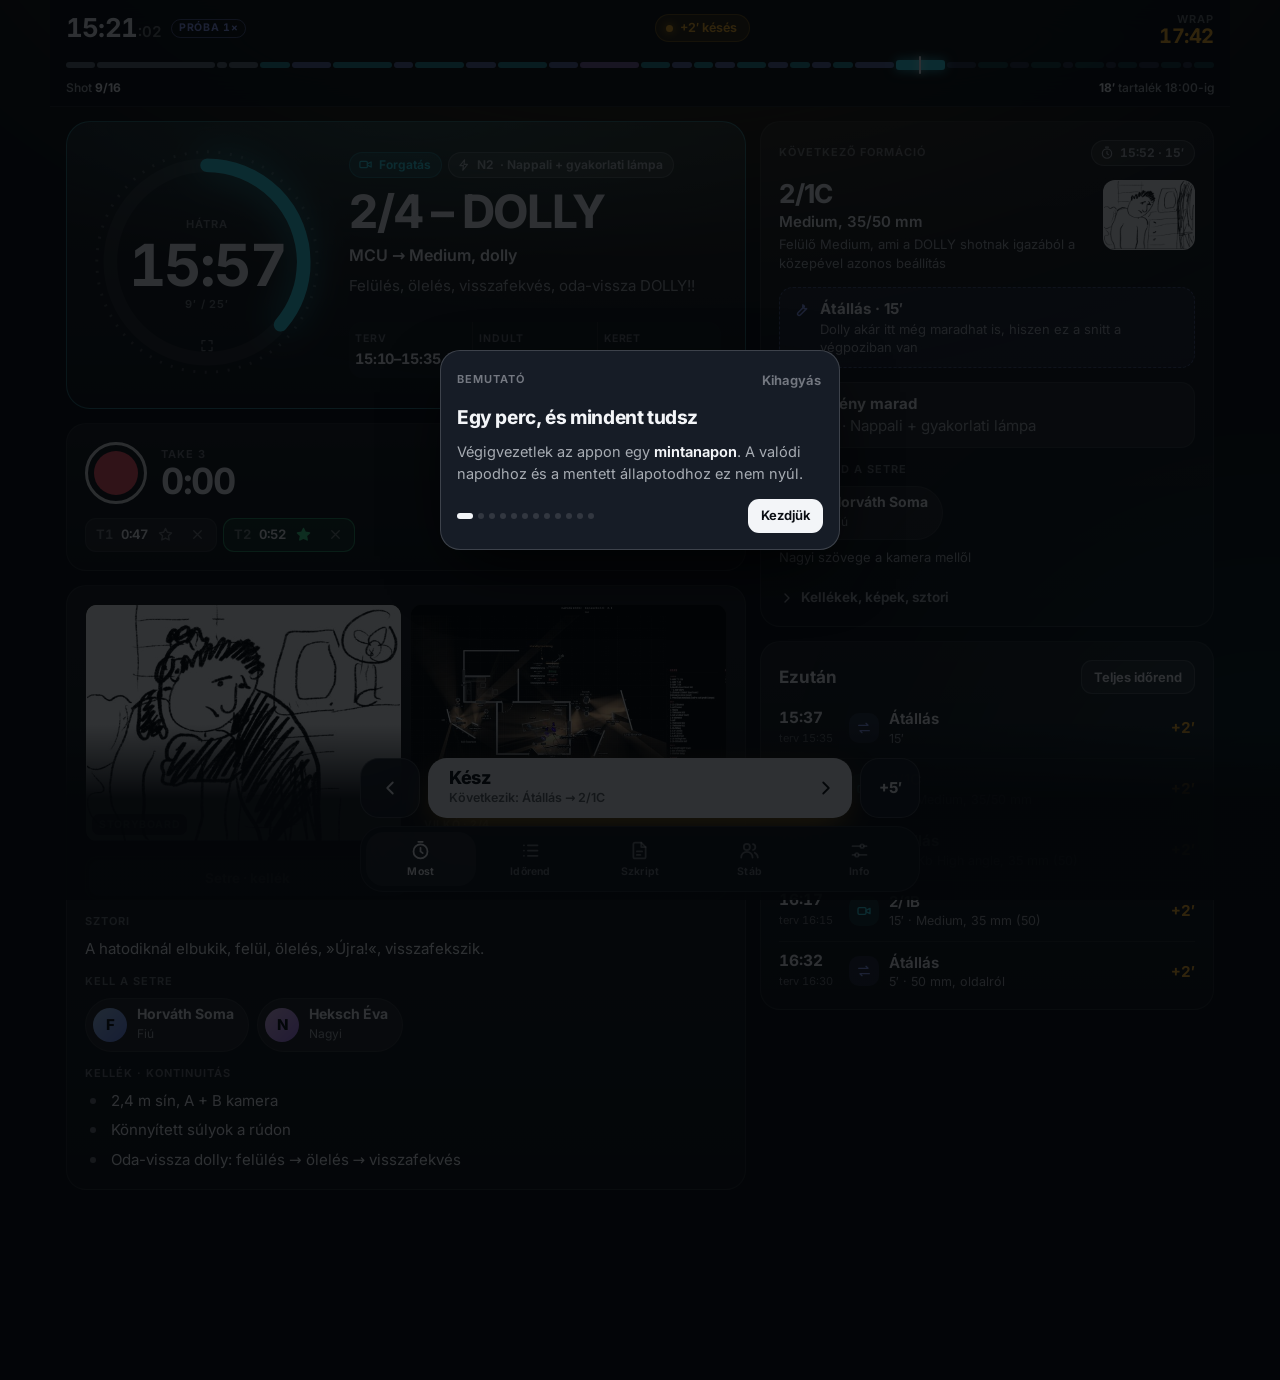
==== commit fdb3159d: "1st AD app: storyboard-rajzok mindenhol - A shot kártyáján a storyboard és a vilkó mindig látszik (a" ====
--- a/docs/index.html
+++ b/docs/index.html
@@ -400,6 +400,12 @@
 .vkgrid img{display:block;width:100%;aspect-ratio:4/3;object-fit:cover;object-position:22% 38%}
 .vkgrid span{position:absolute;left:5px;bottom:5px;font-size:11px;font-weight:700;padding:2px 6px;border-radius:6px;background:rgba(0,0,0,.74);color:#fff;font-variant-numeric:tabular-nums}
 .imgs .vk img{object-position:22% 38%}
+.vkgrid.sb button{background:#fff}.vkgrid.sb img{object-position:center}
+.sbt{flex:none;padding:0;border:1px solid var(--hair-2);border-radius:9px;overflow:hidden;background:#fff;cursor:zoom-in;display:block;width:50px}
+.sbt img{display:block;width:100%;aspect-ratio:4/3;object-fit:cover}
+.sbt.lg{width:92px;border-radius:12px}
+.form-head{display:flex;gap:12px;align-items:flex-start;justify-content:space-between}
+.tl-sb{float:right;display:flex;gap:4px;margin:1px 0 4px 10px}
 @media (prefers-reduced-motion:reduce){*{animation:none!important;transition:none!important}}
 </style>
 
@@ -444,7 +450,7 @@
 </div>
 
 <script>
-const D={"vilko": [{"id": "3/1", "t": "vilko/t/3-1.jpg", "f": "vilko/full/3-1.jpg"}, {"id": "1/1", "t": "vilko/t/1-1.jpg", "f": "vilko/full/1-1.jpg"}, {"id": "1/3A", "t": "vilko/t/1-3A.jpg", "f": "vilko/full/1-3A.jpg"}, {"id": "1/3B", "t": "vilko/t/1-3B.jpg", "f": "vilko/full/1-3B.jpg"}, {"id": "1/2", "t": "vilko/t/1-2.jpg", "f": "vilko/full/1-2.jpg"}, {"id": "2/2", "t": "vilko/t/2-2.jpg", "f": "vilko/full/2-2.jpg"}, {"id": "2/3A", "t": "vilko/t/2-3A.jpg", "f": "vilko/full/2-3A.jpg"}, {"id": "2/3B", "t": "vilko/t/2-3B.jpg", "f": "vilko/full/2-3B.jpg"}, {"id": "2/5", "t": "vilko/t/2-5.jpg", "f": "vilko/full/2-5.jpg"}, {"id": "2/4", "t": "vilko/t/2-4.jpg", "f": "vilko/full/2-4.jpg"}, {"id": "2/1C", "t": "vilko/t/2-1C.jpg", "f": "vilko/full/2-1C.jpg"}, {"id": "2/1B", "t": "vilko/t/2-1B.jpg", "f": "vilko/full/2-1B.jpg"}, {"id": "2/1A", "t": "vilko/t/2-1A.jpg", "f": "vilko/full/2-1A.jpg"}, {"id": "2/1E", "t": "vilko/t/2-1E.jpg", "f": "vilko/full/2-1E.jpg"}, {"id": "2/6", "t": "vilko/t/2-6.jpg", "f": "vilko/full/2-6.jpg"}, {"id": "3/2", "t": "vilko/t/3-2.jpg", "f": "vilko/full/3-2.jpg"}], "src": "Kapaszkodni_utemterv_V5.xlsx", "date": "2026-11-12", "info": {"munkaidő": "8:30 - 18:15", "forgatási idő": "10:05 - 17:40", "ebéd": "12:45-13:15"}, "contacts": [{"role": "Rendező", "name": "Ágoston András", "phone": ""}, {"role": "Operatőr", "name": "Détári Szabolcs", "phone": ""}, {"role": "Elsőasszistens", "name": "Tóth Tamás János", "phone": ""}], "plan": {"call": 510, "targetWrap": 1080}, "blocks": [{"s": 510, "d": 15, "type": "prep", "label": "Érkezés", "setup": "", "note": "Eligazítás, vilkó kezdés", "group": ""}, {"s": 525, "d": 60, "type": "prep", "label": "Setup", "setup": "Konyha (vilkó 1-1)", "note": "Fény: nappali konyha fény setup berakva, korrigálva PLUSZ közben a nappaliban az éjszakai előkészítve, konyhába sín, kamera. Berendezés konyha + nappali, plafon-anyag prep. 9:00 színészek, smink/jelmez 9:009:45", "group": "N1 + E"}, {"s": 585, "d": 5, "type": "prep", "label": "Próba", "setup": "1/1", "note": "", "group": ""}, {"s": 590, "d": 15, "type": "pres", "label": "Prezentálás", "setup": "", "note": "Stábnak", "group": ""}, {"s": 605, "d": 15, "type": "shoot", "label": "3/1", "setup": "CU, 50 mm (30), sticks", "note": "Nagyi TV-t nézi", "group": "E"}, {"s": 620, "d": 20, "type": "move", "label": "nappali setup bekapcs, éjszakai eltütetve", "setup": "Vilkó 3-1", "note": "Minden nappal fény bekapcs, éjszakai elpakolva, dolly mozgáspróbák", "group": "N1"}, {"s": 640, "d": 30, "type": "shoot", "label": "1/1", "setup": "ECU → Medium, 50 mm, dolly out", "note": "Tányérok visszaállítása take-enként, srác száj mocsok", "group": "K1"}, {"s": 670, "d": 10, "type": "move", "label": "Átállás", "setup": "sín, 75 mm (50)", "note": "Fény marad", "group": "K1"}, {"s": 680, "d": 25, "type": "shoot", "label": "1/3A + 1/3B", "setup": "CU, 75 mm (50), dolly", "note": "Teljes jelenet a Fiúról, a végén kis dolly hátra", "group": "K1"}, {"s": 705, "d": 15, "type": "move", "label": "Átállás", "setup": "Ellenirány, 25 mm, sticks", "note": "Vilkó 1-2", "group": "K2"}, {"s": 720, "d": 25, "type": "shoot", "label": "1/2", "setup": "Cowboy, 25 mm, svenk", "note": "Teljes jelenet Nagyiról, svenk lekövet, VETÍTÉS FONTOS", "group": "K2"}, {"s": 745, "d": 15, "type": "move", "label": "Átállás nappaliba", "setup": "Vilkó 2-2", "note": "Ebéd után azonnal 2/2", "group": "N1"}, {"s": 760, "d": 30, "type": "lunch", "label": "EBÉD", "setup": "", "note": "", "group": ""}, {"s": 790, "d": 15, "type": "shoot", "label": "2/2", "setup": "Wide, 25 mm, sticks", "note": "Teljes jelenet egyben, max. 3 teljes take", "group": "N1"}, {"s": 805, "d": 10, "type": "move", "label": "Átállás", "setup": "Montagera setup, kis korrekció", "note": "", "group": "N1"}, {"s": 815, "d": 10, "type": "shoot", "label": "MONTAGE", "setup": "statív, ugyanaz a fény", "note": "Montage statívról, svenkelgetve. Csúszásnál kimarad", "group": "N1"}, {"s": 825, "d": 10, "type": "move", "label": "Átállás", "setup": "", "note": "Nagyi közelire átállni", "group": "N3"}, {"s": 835, "d": 15, "type": "shoot", "label": "2/3A", "setup": "CU, 35/50 mm, kézi, alulról", "note": "STATÍV", "group": "N3"}, {"s": 850, "d": 10, "type": "move", "label": "Optikacsere", "setup": "75 mm", "note": "Handheldre átállni", "group": "N3"}, {"s": 860, "d": 10, "type": "shoot", "label": "2/3B", "setup": "ECU, 75 mm, kézi, alulról", "note": "Végső reakció", "group": "N3"}, {"s": 870, "d": 10, "type": "move", "label": "Átállás", "setup": "Ablak felől, 50 mm (75)", "note": "", "group": "N2"}, {"s": 880, "d": 10, "type": "shoot", "label": "2/5", "setup": "ECU inzert", "note": "A hosszú DOLLY shot közepére bevágott Nagyi arcközeli ölelős insert", "group": "N2"}, {"s": 890, "d": 20, "type": "move", "label": "Átállás", "setup": "sín, 35 mm", "note": "Srác medium fény is kell ide már hiszen onnan indul a DOLLY, valamint sín lerakása!!", "group": "N2"}, {"s": 910, "d": 25, "type": "shoot", "label": "2/4 – DOLLY", "setup": "MCU → Medium, dolly", "note": "Felülés, ölelés, visszafekvés, oda-vissza DOLLY!!", "group": "N2"}, {"s": 935, "d": 15, "type": "move", "label": "Átállás", "setup": "", "note": "Dolly akár itt még maradhat is, hiszen ez a snitt a végpoziban van", "group": "N2"}, {"s": 950, "d": 15, "type": "shoot", "label": "2/1C", "setup": "Medium, 35/50 mm", "note": "Felülő Medium, ami a DOLLY shotnak igazából a közepével azonos beállítás", "group": "N2"}, {"s": 965, "d": 10, "type": "move", "label": "Átállás", "setup": "Kb High angle, 35 mm (50)", "note": "", "group": "N1"}, {"s": 975, "d": 15, "type": "shoot", "label": "2/1B", "setup": "Medium, 35 mm (50)", "note": "Fekvő Fiú Medium", "group": "N1"}, {"s": 990, "d": 5, "type": "move", "label": "Átállás", "setup": "50 mm, oldalról", "note": "", "group": "N1"}, {"s": 995, "d": 15, "type": "shoot", "label": "2/1A", "setup": "MCU, 50 mm, sticks", "note": "Fekvő Fiú Közeli - ezzel indul a nappalis jelenet, tehát csak az elejér felvenni", "group": "N1"}, {"s": 1010, "d": 5, "type": "move", "label": "Optikacsere", "setup": "75 mm", "note": "", "group": "N1"}, {"s": 1015, "d": 10, "type": "shoot", "label": "2/1E", "setup": "ECU, 75 mm", "note": "Fekvő Fiú Extrém Közeli: Utolsó push, csak az arc (elé belóg a kar), ennél csak a jelenet vége kell", "group": "N1"}, {"s": 1025, "d": 10, "type": "move", "label": "Átállás", "setup": "Magic arm a rúdon, 25 mm", "note": "", "group": "N1"}, {"s": 1035, "d": 10, "type": "shoot", "label": "2/6", "setup": "Bench bar POV, 25 mm", "note": "Rúd POV a Fiúra", "group": "N1"}, {"s": 1045, "d": 5, "type": "move", "label": "Átállás", "setup": "Vilkó 3-2", "note": "Konyhai fények bontása közben", "group": "E"}, {"s": 1050, "d": 10, "type": "shoot", "label": "3/2", "setup": "CU, 50 mm (30), sticks", "note": "Végső reakció", "group": "E"}], "shots": {"3/1": {"ids": ["3/1"], "talent": ["Nagyi"], "offcam": [], "props": ["Sötét szoba, csak a TV fénye", "TV-n: régi súlyemelő sporttudósítás", "Gyakorlati lámpa"], "story": "Este: Nagyi egyedül nézi a TV-t.", "sb": [], "vk": [{"id": "3/1", "t": "vilko/t/3-1.jpg", "f": "vilko/full/3-1.jpg"}], "segs": [{"lab": "a shotlist alapján", "a": 128, "b": 129, "ids": ["3/1"], "lines": [{"t": "ac", "x": "Nagyi a tévét nézi sötétben, csak a tévé fénye vetül az arcára."}, {"t": "ac", "x": "A tévében egy régi súlyemelő sporttudósítás megy. Egy bizonyos sportoló eredményeiről és versenyeiről jelenik meg egy montázs."}]}], "pos": 128}, "1/1": {"ids": ["1/1"], "talent": ["Fiú", "Nagyi"], "offcam": [], "props": ["Teli tálak, több take-re elég étel", "Sok üres tányér az asztalon", "Villa", "A srác szája maszatos", "Take-enként tányérok vissza"], "story": "1. jelenet eleje: a Fiú eszik, Nagyi a negyedik tálat hozza, majd leül mellé.", "sb": [{"id": "1/1", "t": "storyboard/1-1.jpg", "f": "storyboard/full/1-1.jpg"}], "vk": [{"id": "1/1", "t": "vilko/t/1-1.jpg", "f": "vilko/full/1-1.jpg"}], "segs": [{"lab": "a shotlist alapján (nincs felsnitt-jelölés)", "a": 1, "b": 7, "ids": ["1/1"], "lines": [{"t": "ac", "x": "FIÚ (22) előtt gyűlnek a teli tányérok az asztalon. A villa szaporán jár a tányérja és a szája között. NAGYI (71) lerakja elé a negyedik tál ételt. Fiú teli szájjal csalódottan felnéz."}, {"t": "ch", "x": "Fiú"}, {"t": "dl", "x": "Hö!"}, {"t": "ac", "x": "Nagyi hátra se néz, csak a fiú felé legyint egyet."}, {"t": "ch", "x": "Nagyi"}, {"t": "dl", "x": "Kussolj és egyél!"}, {"t": "ac", "x": "Úgy tűnik, fiú már nem bírja sokáig, de tovább eszik. Nagyi odalép az asztalhoz és leül a fiú mellé. Elővesz egy kis cetlit és egy ceruzát a zsebéből."}]}], "pos": 1}, "1/3A + 1/3B": {"ids": ["1/3A", "1/3B"], "talent": ["Fiú"], "offcam": ["Nagyi a kamera mögül adja a szöveget"], "props": ["Tányérok úgy, ahogy az 1/1 végén", "Kanál", "Cetli és ceruza Nagyi zsebében", "Mosogatószivacs + tányér Nagyinál", "Az ajtón át a nappaliban látszik a fekvenyomó pad: legyen berendezve"], "story": "A teljes konyhai jelenet a Fiú arcán. A konyhai jelenet vége: a Fiú hátrafordul, a nappaliban a pad (átmenet a 2. jelenetbe).", "sb": [{"id": "1/3A", "t": "storyboard/1-3A.jpg", "f": "storyboard/full/1-3A.jpg"}, {"id": "1/3B", "t": "storyboard/1-3B.jpg", "f": "storyboard/full/1-3B.jpg"}], "vk": [{"id": "1/3A", "t": "vilko/t/1-3A.jpg", "f": "vilko/full/1-3A.jpg"}, {"id": "1/3B", "t": "vilko/t/1-3B.jpg", "f": "vilko/full/1-3B.jpg"}], "segs": [{"lab": "a shotlist alapján: teljes jelenet a Fiú oldaláról", "a": 1, "b": 48, "ids": ["1/3A"], "lines": [{"t": "ac", "x": "FIÚ (22) előtt gyűlnek a teli tányérok az asztalon. A villa szaporán jár a tányérja és a szája között. NAGYI (71) lerakja elé a negyedik tál ételt. Fiú teli szájjal csalódottan felnéz."}, {"t": "ch", "x": "Fiú"}, {"t": "dl", "x": "Hö!"}, {"t": "ac", "x": "Nagyi hátra se néz, csak a fiú felé legyint egyet."}, {"t": "ch", "x": "Nagyi"}, {"t": "dl", "x": "Kussolj és egyél!"}, {"t": "ac", "x": "Úgy tűnik, fiú már nem bírja sokáig, de tovább eszik. Nagyi odalép az asztalhoz és leül a fiú mellé. Elővesz egy kis cetlit és egy ceruzát a zsebéből."}, {"t": "ch", "x": "Nagyi"}, {"t": "dl", "x": "Harminc, ötvenkettő… hú ez – hetvenhárom – nem elég."}, {"t": "ac", "x": "Nagyi sóhajt egyet."}, {"t": "ch", "x": "Fiú"}, {"t": "pa", "x": "(teli szájjal)"}, {"t": "dl", "x": "Apa mennyit vitt be?"}, {"t": "ac", "x": "Nagyi leszidja."}, {"t": "ch", "x": "Nagyi"}, {"t": "dl", "x": "30-al többet bogaram. Ebédidőre."}, {"t": "ac", "x": "Fiú nyitott, teli szájjal megkeseredve bámul nagyira. Nagyi viszont feláll és elkezd pakolni a konyhában, nem rá figyel."}, {"t": "ch", "x": "Nagyi"}, {"t": "dl", "x": "Ezeket még edd meg! Aztán melegíts!"}, {"t": "ch", "x": "Fiú"}, {"t": "dl", "x": "Beszéltük Klárával, hogy átmegyek hozzá főzni."}, {"t": "ac", "x": "Nagyi hátrafordul a mosogatószivaccsal és egy tányérral. Egy darabig nézi a fiút, aztán lendít a tányéron, úgy tesz, mintha meg akarná dobni."}, {"t": "ch", "x": "Nagyi"}, {"t": "dl", "x": "Inkább vegyél fel valamit!"}, {"t": "ch", "x": "Fiú"}, {"t": "dl", "x": "Mama meg–"}, {"t": "ch", "x": "Nagyi"}, {"t": "dl", "x": "Ez a körmös Klára?"}, {"t": "ch", "x": "Fiú"}, {"t": "dl", "x": "Mi? Miért hívnád ú-"}, {"t": "ch", "x": "Mama"}, {"t": "dl", "x": "Fejezd már be!"}, {"t": "ch", "x": "Fiú"}, {"t": "dl", "x": "Mit? Miről beszél-"}, {"t": "ch", "x": "Mama"}, {"t": "dl", "x": "Az ételt babám!"}, {"t": "ch", "x": "Fiú"}, {"t": "dl", "x": "Ja! … Jó."}, {"t": "ac", "x": "Fiú lassan kanalaz még egyet a tányérjából."}, {"t": "ch", "x": "Nagyi"}, {"t": "dl", "x": "De utána átmegy-"}, {"t": "ac", "x": "Nagyi elkezd ordítani."}, {"t": "ch", "x": "Mama"}, {"t": "dl", "x": "ÁÁÁÁ!"}, {"t": "ch", "x": "Fiú"}, {"t": "dl", "x": "Ne már ez olyan kom–"}, {"t": "ch", "x": "Mama"}, {"t": "dl", "x": "ÁÁÁÁ!"}]}, {"lab": "Dolly átmenet", "a": 49, "b": 51, "ids": ["1/3B"], "lines": [{"t": "ac", "x": "Miközben nagyi még mindig ordít, a fiú hátrafordul. Hosszasan a nappali közepén terpeszkedő fekvenyomó padot nézi."}, {"t": "sh", "x": "BELSŐ. NAPPALI – NAPPAL"}, {"t": "ac", "x": "Fiú ritmusosan, konzisztensen nyomja ki a súlyt. Nagyi feszülten figyeli, kicsit mozog a szája, magában számol."}]}], "pos": 1}, "1/2": {"ids": ["1/2"], "talent": ["Nagyi"], "offcam": ["a Fiú a kamera mögül adja a szöveget"], "props": ["Mosogatószivacs + tányér", "Cetli és ceruza", "Vetítés: fontos!"], "story": "A teljes konyhai jelenet Nagyi oldaláról, az ordításig.", "sb": [{"id": "1/2", "t": "storyboard/1-2.jpg", "f": "storyboard/full/1-2.jpg"}], "vk": [{"id": "1/2", "t": "vilko/t/1-2.jpg", "f": "vilko/full/1-2.jpg"}], "segs": [{"lab": "a shotlist alapján: teljes jelenet Nagyi oldaláról", "a": 1, "b": 48, "ids": ["1/2"], "lines": [{"t": "ac", "x": "FIÚ (22) előtt gyűlnek a teli tányérok az asztalon. A villa szaporán jár a tányérja és a szája között. NAGYI (71) lerakja elé a negyedik tál ételt. Fiú teli szájjal csalódottan felnéz."}, {"t": "ch", "x": "Fiú"}, {"t": "dl", "x": "Hö!"}, {"t": "ac", "x": "Nagyi hátra se néz, csak a fiú felé legyint egyet."}, {"t": "ch", "x": "Nagyi"}, {"t": "dl", "x": "Kussolj és egyél!"}, {"t": "ac", "x": "Úgy tűnik, fiú már nem bírja sokáig, de tovább eszik. Nagyi odalép az asztalhoz és leül a fiú mellé. Elővesz egy kis cetlit és egy ceruzát a zsebéből."}, {"t": "ch", "x": "Nagyi"}, {"t": "dl", "x": "Harminc, ötvenkettő… hú ez – hetvenhárom – nem elég."}, {"t": "ac", "x": "Nagyi sóhajt egyet."}, {"t": "ch", "x": "Fiú"}, {"t": "pa", "x": "(teli szájjal)"}, {"t": "dl", "x": "Apa mennyit vitt be?"}, {"t": "ac", "x": "Nagyi leszidja."}, {"t": "ch", "x": "Nagyi"}, {"t": "dl", "x": "30-al többet bogaram. Ebédidőre."}, {"t": "ac", "x": "Fiú nyitott, teli szájjal megkeseredve bámul nagyira. Nagyi viszont feláll és elkezd pakolni a konyhában, nem rá figyel."}, {"t": "ch", "x": "Nagyi"}, {"t": "dl", "x": "Ezeket még edd meg! Aztán melegíts!"}, {"t": "ch", "x": "Fiú"}, {"t": "dl", "x": "Beszéltük Klárával, hogy átmegyek hozzá főzni."}, {"t": "ac", "x": "Nagyi hátrafordul a mosogatószivaccsal és egy tányérral. Egy darabig nézi a fiút, aztán lendít a tányéron, úgy tesz, mintha meg akarná dobni."}, {"t": "ch", "x": "Nagyi"}, {"t": "dl", "x": "Inkább vegyél fel valamit!"}, {"t": "ch", "x": "Fiú"}, {"t": "dl", "x": "Mama meg–"}, {"t": "ch", "x": "Nagyi"}, {"t": "dl", "x": "Ez a körmös Klára?"}, {"t": "ch", "x": "Fiú"}, {"t": "dl", "x": "Mi? Miért hívnád ú-"}, {"t": "ch", "x": "Mama"}, {"t": "dl", "x": "Fejezd már be!"}, {"t": "ch", "x": "Fiú"}, {"t": "dl", "x": "Mit? Miről beszél-"}, {"t": "ch", "x": "Mama"}, {"t": "dl", "x": "Az ételt babám!"}, {"t": "ch", "x": "Fiú"}, {"t": "dl", "x": "Ja! … Jó."}, {"t": "ac", "x": "Fiú lassan kanalaz még egyet a tányérjából."}, {"t": "ch", "x": "Nagyi"}, {"t": "dl", "x": "De utána átmegy-"}, {"t": "ac", "x": "Nagyi elkezd ordítani."}, {"t": "ch", "x": "Mama"}, {"t": "dl", "x": "ÁÁÁÁ!"}, {"t": "ch", "x": "Fiú"}, {"t": "dl", "x": "Ne már ez olyan kom–"}, {"t": "ch", "x": "Mama"}, {"t": "dl", "x": "ÁÁÁÁ!"}]}], "pos": 1}, "2/2": {"ids": ["2/2"], "talent": ["Fiú", "Nagyi"], "offcam": [], "props": ["Fekvenyomó pad, rúd, könnyített súlyok", "Pótsúly a földön a pad két oldalán", "Soma: max. 3 teljes erőkifejtéses take"], "story": "Nappali, tág: az első sorozat vége, majd együtt rakják fel a plusz súlyt.", "sb": [{"id": "2/2", "t": "storyboard/2-2.jpg", "f": "storyboard/full/2-2.jpg"}], "vk": [{"id": "2/2", "t": "vilko/t/2-2.jpg", "f": "vilko/full/2-2.jpg"}], "segs": [{"lab": "Medium fiú / Szoba tág / Nagyi CU", "a": 52, "b": 56, "ids": ["2/2"], "lines": [{"t": "ch", "x": "Nagyi"}, {"t": "dl", "x": "Hét, nyolc… kilenc."}, {"t": "ac", "x": "Fiú visszarakja a súlyt a helyére."}, {"t": "ch", "x": "Nagyi"}, {"t": "dl", "x": "Ez lófasz."}]}, {"lab": "tág", "a": 68, "b": 72, "ids": ["2/2"], "lines": [{"t": "ac", "x": "Fiú sóhajt."}, {"t": "ac", "x": "Nagyi odalép a fekvenyomó pad egyik oldalához és fölvesz egy súlyt a földről."}, {"t": "ch", "x": "Nagyi"}, {"t": "dl", "x": "Na rakd csak fel!"}, {"t": "ac", "x": "Fiú a másik oldalról vesz fel egy súlyt. Majdnem szinkronban felrakják a rúdra."}]}], "pos": 52}, "MONTAGE": {"ids": ["MONTAGE"], "talent": ["Fiú", "Nagyi"], "offcam": [], "props": ["Kézisúlyok a földön", "Matrac / polifom a nyújtáshoz"], "story": "Kiegészítő: bicepsz a kézisúllyal, nyújtás a matracon, Nagyi segít.", "sb": [], "vk": [], "segs": [{"lab": "kiegészítő jelenet (nincs a shotlistben)", "a": 131, "b": 132, "ids": ["MONTAGE"], "lines": [{"t": "ac", "x": "Fiú felemeli a kézi súlyokat a földről. Elkezd bicepszgyakorlatokat végezni."}, {"t": "ac", "x": "Fiú nyújt a matracon, nagyi segít neki."}]}], "pos": 131}, "2/3A": {"ids": ["2/3A"], "talent": ["Nagyi"], "offcam": ["a Fiú a pad alatt / kamera mögött"], "props": ["Plafon-anyag kifeszítve", "Nagyi szemüvege láncon"], "story": "Nagyi reakciói alulról a nappali jelenet egészében.", "sb": [{"id": "2/3A", "t": "storyboard/2-3A.jpg", "f": "storyboard/full/2-3A.jpg"}], "vk": [{"id": "2/3A", "t": "vilko/t/2-3A.jpg", "f": "vilko/full/2-3A.jpg"}], "segs": [{"lab": "Medium fiú / Szoba tág / Nagyi CU", "a": 52, "b": 56, "ids": ["2/3A"], "lines": [{"t": "ch", "x": "Nagyi"}, {"t": "dl", "x": "Hét, nyolc… kilenc."}, {"t": "ac", "x": "Fiú visszarakja a súlyt a helyére."}, {"t": "ch", "x": "Nagyi"}, {"t": "dl", "x": "Ez lófasz."}]}, {"lab": "CU", "a": 66, "b": 67, "ids": ["2/3A"], "lines": [{"t": "ch", "x": "Mama"}, {"t": "dl", "x": "Erre még mehet öt. Akkor pattanj!"}]}, {"lab": "CU", "a": 77, "b": 79, "ids": ["2/3A"], "lines": [{"t": "ch", "x": "Nagyi"}, {"t": "dl", "x": "És edz ez a Klára?"}, {"t": "ac", "x": "Fiú gondolkodik kicsit."}]}, {"lab": "CU", "a": 82, "b": 85, "ids": ["2/3A"], "lines": [{"t": "ac", "x": "Nagyi felhúzza a szemöldökét és elnéz oldalra."}, {"t": "ch", "x": "Nagyi (cont'd)"}, {"t": "pa", "x": "(gyengéden)"}, {"t": "dl", "x": "Apád ismerte?"}]}, {"lab": "CU", "a": 92, "b": 94, "ids": ["2/3A"], "lines": [{"t": "ac", "x": "Fiú haldoklik. Nagyi grimaszol, az arcmimikája egyre kiélezettebbé válik."}, {"t": "ch", "x": "Nagyi"}, {"t": "dl", "x": "Öt… Igen… hat…"}]}, {"lab": "CU", "a": 96, "b": 97, "ids": ["2/3A"], "lines": [{"t": "ch", "x": "Nagyi"}, {"t": "dl", "x": "Hat… hat, mondom hat."}]}, {"lab": "CU", "a": 103, "b": 103, "ids": ["2/3A"], "lines": [{"t": "ac", "x": "Nagyi arca lassan mosolyra derül, ahogy fiú egymás után csinálja az ismétléseket."}]}, {"lab": "CU", "a": 105, "b": 105, "ids": ["2/3A"], "lines": [{"t": "ac", "x": "Nagyi nyitja a száját, becsukja, inkább nem mond semmit."}]}, {"lab": "CU", "a": 107, "b": 108, "ids": ["2/3A"], "lines": [{"t": "ch", "x": "Nagyi"}, {"t": "dl", "x": "Igen… igen… ige–"}]}], "pos": 52}, "2/3B": {"ids": ["2/3B"], "talent": ["Nagyi"], "offcam": [], "props": ["Plafon-anyag kifeszítve"], "story": "A film vége: Nagyi rémült reakciója a balesetre.", "sb": [{"id": "2/3B", "t": "storyboard/2-3B.jpg", "f": "storyboard/full/2-3B.jpg"}], "vk": [{"id": "2/3B", "t": "vilko/t/2-3B.jpg", "f": "vilko/full/2-3B.jpg"}], "segs": [{"lab": "Nagyi CU", "a": 110, "b": 125, "ids": ["2/3B"], "lines": [{"t": "ac", "x": "Rémült arccal ordítva hátrafordul segítségért."}, {"t": "ch", "x": "Nagyi"}, {"t": "pa", "x": "(rémülten sikítva)"}, {"t": "dl", "x": "Mi a picsa!"}, {"t": "ac", "x": "Hátramegy a nappaliban, kétségbeesetten körbejár."}, {"t": "ch", "x": "Nagyi"}, {"t": "dl", "x": "Mi a picsa, mi a picsa, mi a picsa!"}, {"t": "ac", "x": "Visszajön a fekvenyomó padhoz."}, {"t": "ch", "x": "Nagyi"}, {"t": "dl", "x": "Ne, ne, ne, ne…"}, {"t": "ac", "x": "Nagyi zihál."}, {"t": "ch", "x": "Nagyi"}, {"t": "pa", "x": "(lihegve)"}, {"t": "dl", "x": "Figyelj, figyelj, figyelj Tomi."}, {"t": "pa", "x": "(elordítja magát)"}, {"t": "dl", "x": "Nyomd már ki az isten szerelmére!"}]}], "pos": 110}, "2/5": {"ids": ["2/5"], "talent": ["Nagyi", "Fiú"], "offcam": [], "props": ["Ölelés ugyanabban a pozícióban, mint a 2/4-ben"], "story": "Az ölelés után Nagyi arca: »Újra!«", "sb": [{"id": "2/5", "t": "storyboard/2-5.jpg", "f": "storyboard/full/2-5.jpg"}], "vk": [{"id": "2/5", "t": "vilko/t/2-5.jpg", "f": "vilko/full/2-5.jpg"}], "segs": [{"lab": "insert Nagyi CU", "a": 100, "b": 101, "ids": ["2/5"], "lines": [{"t": "ch", "x": "Nagyi"}, {"t": "dl", "x": "Újra!"}]}], "pos": 100}, "2/4 – DOLLY": {"ids": ["2/4"], "talent": ["Fiú", "Nagyi"], "offcam": [], "props": ["2,4 m sín, A + B kamera", "Könnyített súlyok a rúdon", "Oda-vissza dolly: felülés → ölelés → visszafekvés"], "story": "A hatodiknál elbukik, felül, ölelés, »Újra!«, visszafekszik.", "sb": [{"id": "2/4", "t": "storyboard/2-4.jpg", "f": "storyboard/full/2-4.jpg"}], "vk": [{"id": "2/4", "t": "vilko/t/2-4.jpg", "f": "vilko/full/2-4.jpg"}], "segs": [{"lab": "Medium DOLLY", "a": 98, "b": 99, "ids": ["2/4"], "lines": [{"t": "ac", "x": "Fiú még egy utolsót próbál lökni rajta, de nem megy neki, lerakja a súlyt, szétesetten felül és szédelegve néz maga elé."}, {"t": "ac", "x": "Nagyi azonnal odahajol és átöleli. Így maradnak egy darabig. Nagyi lassan újra kiegyenesedik."}]}, {"lab": "Medium DOLLY – dolly vissza", "a": 102, "b": 102, "ids": ["2/4"], "lines": [{"t": "ac", "x": "Fiú lenéz a padlóra, fúj egy nagyot, majd újra hátrafekszik és kezébe veszi a súlyt."}]}, {"lab": "dolly vissza (folyt.)", "a": 104, "b": 104, "ids": ["2/4"], "lines": [{"t": "ac", "x": "Megint egyre nehezebbé válik a mozgása. Egyre lassabb. Egyre jobban erőlködik. Fiú az utolsóhoz ér, ugyanúgy küzd, mint az előbb."}]}], "pos": 98}, "2/1C": {"ids": ["2/1C"], "talent": ["Fiú"], "offcam": ["Nagyi szövege a kamera mellől"], "props": ["Felülő pozíció = a 2/4 közepe"], "story": "Felülve: »Mennyi volt?« – »Hét bogaram.«", "sb": [{"id": "2/1C", "t": "storyboard/2-1C.jpg", "f": "storyboard/full/2-1C.jpg"}], "vk": [{"id": "2/1C", "t": "vilko/t/2-1C.jpg", "f": "vilko/full/2-1C.jpg"}], "segs": [{"lab": "Medium fiú felül", "a": 57, "b": 65, "ids": ["2/1C"], "lines": [{"t": "ac", "x": "Fiú kimerülten nézi."}, {"t": "ch", "x": "Fiú"}, {"t": "dl", "x": "Mennyi volt?"}, {"t": "ch", "x": "Nagyi"}, {"t": "dl", "x": "Hét bogaram."}, {"t": "ch", "x": "Nagyi"}, {"t": "dl", "x": "Erre még mehet öt?"}, {"t": "ch", "x": "Fiú"}, {"t": "dl", "x": "De ha ez se–"}]}], "pos": 57}, "2/1B": {"ids": ["2/1B"], "talent": ["Fiú"], "offcam": ["Nagyi szövege a kamera mellől"], "props": ["Fekvő pozíció, súly a rúdon", "Szövegjavítás: »lefekszik«, »lock in«"], "story": "Fekve: sorozatok, »Sakkozik«, »Nem«, lock in.", "sb": [{"id": "2/1B", "t": "storyboard/2-1B.jpg", "f": "storyboard/full/2-1B.jpg"}], "vk": [{"id": "2/1B", "t": "vilko/t/2-1B.jpg", "f": "vilko/full/2-1B.jpg"}], "segs": [{"lab": "Medium fiú / Szoba tág / Nagyi CU", "a": 52, "b": 56, "ids": ["2/1B"], "lines": [{"t": "ch", "x": "Nagyi"}, {"t": "dl", "x": "Hét, nyolc… kilenc."}, {"t": "ac", "x": "Fiú visszarakja a súlyt a helyére."}, {"t": "ch", "x": "Nagyi"}, {"t": "dl", "x": "Ez lófasz."}]}, {"lab": "Medium fekszik", "a": 73, "b": 76, "ids": ["2/1B"], "lines": [{"t": "ac", "x": "Nagyi ismét a rúd elé cammog."}, {"t": "ch", "x": "Nagyi"}, {"t": "dl", "x": "No!"}, {"t": "ac", "x": "Fiú lefekszik a padra. Nagyi előtte áll."}]}, {"lab": "Medium fiú fekszik", "a": 80, "b": 81, "ids": ["2/1B"], "lines": [{"t": "ch", "x": "Fiú"}, {"t": "dl", "x": "Sakkozik."}]}, {"lab": "Medium fekszik", "a": 86, "b": 91, "ids": ["2/1B"], "lines": [{"t": "ac", "x": "Fiú megrázza a fejét."}, {"t": "ch", "x": "Fiú"}, {"t": "dl", "x": "Nem."}, {"t": "ac", "x": "Fiú lock in, elkezdi nyomni a súlyt, hallhatóan küszködik."}, {"t": "ch", "x": "Nagyi"}, {"t": "dl", "x": "Három… négy… öt…"}]}], "pos": 52}, "2/1A": {"ids": ["2/1A"], "talent": ["Fiú"], "offcam": ["Nagyi számolása a kamera mellől"], "props": ["Csak a jelenet eleje kell", "Izzadás fokozódik"], "story": "A nappali jelenet nyitánya és a hatodik ismétlés küzdelme.", "sb": [{"id": "2/1A", "t": "storyboard/2-1A.jpg", "f": "storyboard/full/2-1A.jpg"}], "vk": [{"id": "2/1A", "t": "vilko/t/2-1A.jpg", "f": "vilko/full/2-1A.jpg"}], "segs": [{"lab": "Fiú CU", "a": 95, "b": 95, "ids": ["2/1A"], "lines": [{"t": "ac", "x": "Fiúban már nincs erő. Minden erejét beleadja, de a hatodikat láthatóan már nem bírja kinyomni."}]}], "pos": 95}, "2/1E": {"ids": ["2/1E"], "talent": ["Fiú"], "offcam": [], "props": ["Csak a jelenet vége kell", "A kar belóg az arc elé"], "story": "Az utolsó push, csak az arc.", "sb": [{"id": "2/1E", "t": "storyboard/2-1E.jpg", "f": "storyboard/full/2-1E.jpg"}], "vk": [{"id": "2/1E", "t": "vilko/t/2-1E.jpg", "f": "vilko/full/2-1E.jpg"}], "segs": [{"lab": "Fiú CU", "a": 106, "b": 106, "ids": ["2/1E"], "lines": [{"t": "ac", "x": "Fiú tol rajta egy utolsót, majdnem teljes az ismétlés. Nagyi őszintén elmosolyodik."}]}], "pos": 106}, "2/6": {"ids": ["2/6"], "talent": ["Fiú", "Nagyi"], "offcam": [], "props": ["Magic arm a rúdon", "BIZTONSÁG: a rúd ráesik – csak üres/könnyített rúd, biztosító mellette!"], "story": "A baleset: a rúd ráesik (a rúd nézőpontjából).", "sb": [{"id": "2/6", "t": "storyboard/2-6.jpg", "f": "storyboard/full/2-6.jpg"}], "vk": [{"id": "2/6", "t": "vilko/t/2-6.jpg", "f": "vilko/full/2-6.jpg"}], "segs": [{"lab": "Handheld bar POV", "a": 109, "b": 109, "ids": ["2/6"], "lines": [{"t": "ac", "x": "Fiú elejti a súlyt, ráesik. Nagyi felsikít."}]}], "pos": 109}, "3/2": {"ids": ["3/2"], "talent": ["Nagyi"], "offcam": [], "props": ["Sötét szoba, TV-fény", "Ugyanaz a jelmez/haj, mint a 3/1-ben"], "story": "Este: Nagyi végső reakciója.", "sb": [], "vk": [{"id": "3/2", "t": "vilko/t/3-2.jpg", "f": "vilko/full/3-2.jpg"}], "segs": [{"lab": "a shotlist alapján: végső reakció", "a": 128, "b": 129, "ids": ["3/2"], "lines": [{"t": "ac", "x": "Nagyi a tévét nézi sötétben, csak a tévé fénye vetül az arcára."}, {"t": "ac", "x": "A tévében egy régi súlyemelő sporttudósítás megy. Egy bizonyos sportoló eredményeiről és versenyeiről jelenik meg egy montázs."}]}], "pos": 128}}, "groups": {"K1": ["Konyha, Fiú felől", "Ablakfények (ARRI T12 12K, T5 5K, 3× T2), 5 PavoTube (4 Half Skirt, 1 SnapGrid), LiteMat 4 + 2. Sín: 1/1-hez 2,4 m, 1/3-hoz 1,2 m."], "K2": ["Konyha, ellenirány", "Ugyanazok az ablakfények; PavoTube-ok átrendezve (3 Half Skirt, 2 SnapGrid); sín nincs."], "N1": ["Nappali alapfény", "Ablakfények + 2 PavoTube (Half Skirt), LiteMat 2. A gyakorlati lámpa NEM ég."], "N2": ["Nappali + gyakorlati lámpa", "+1 PavoTube (20%) és Andris gyakorlati lámpája BE. A 2/4-hez B kamera is a sínen."], "N3": ["Nagyi alulról", "Gyakorlati lámpa KI, PavoTube állványon áthelyezve, 2× 4×4 Full Frost, 2× 18×24 Double Net. Plafon-anyag kell."], "E": ["Este", "Nagy ablakfények KI. 6 PavoTube, LiteMat 4, Aputure MC Pro, gyakorlati 60W, TV-tartalom. 3/2: csak 3 PavoTube + prakti."], "N1 + E": ["Nappali alap + esti előkészítve", "Reggel a nappali esti fénye előre beállítva, közben a konyha nappali fénye."]}, "cast": [{"name": "Heksch Éva", "role": "Nagyi", "arr": "08:00", "ruha": "09:40", "smink": "09:50", "haj": "-", "onset": "10:00"}, {"name": "Horváth Soma", "role": "Fiú", "arr": "08:00", "ruha": "09:40", "smink": "09:50", "haj": "-", "onset": "10:00"}], "crew": [{"dept": "Rendezés és asszisztencia", "pos": "Rendező", "name": "Ágoston András", "arr": "08:00"}, {"dept": "Rendezés és asszisztencia", "pos": "1ST AD", "name": "Tóth Tamás János", "arr": "08:00"}, {"dept": "Rendezés és asszisztencia", "pos": "2ND AD", "name": "Lázár Balázs", "arr": "08:15"}, {"dept": "Rendezés és asszisztencia", "pos": "Scriptes", "name": "Rubányi Bence", "arr": "08:30"}, {"dept": "Kamera", "pos": "Operatőr", "name": "Détári Szabolcs", "arr": "08:00"}, {"dept": "Kamera", "pos": "Focus puller", "name": "Spányik Máté", "arr": "08:30"}, {"dept": "Kamera", "pos": "Segédoperatőr", "name": "Volninasky Kata", "arr": "08:30"}, {"dept": "Világosítás", "pos": "Fővilágosító", "name": "Tamás Ákos Hannibál", "arr": "08:15"}, {"dept": "Világosítás", "pos": "Világosító", "name": "Molnár Marcell", "arr": "08:30"}, {"dept": "Világosítás", "pos": "Világoító", "name": "Blazsó Bálint", "arr": "08:30"}, {"dept": "Világosítás", "pos": "Világosító", "name": "Bozsó Bálint", "arr": "08:30"}, {"dept": "Világosítás", "pos": "Grip", "name": "Széll Bogi", "arr": "08:30"}, {"dept": "Hang", "pos": "Hangmérnök", "name": "Hervai Dávid", "arr": "08:30"}, {"dept": "Látvány", "pos": "Látványtervező", "name": "Radványi Kristóf", "arr": "08:15"}, {"dept": "Látvány", "pos": "Berendező", "name": "Borhi György", "arr": "08:30"}], "script": [{"t": "sh", "x": "BELSŐ. KONYHA – NAPPAL", "cov": []}, {"t": "ac", "x": "FIÚ (22) előtt gyűlnek a teli tányérok az asztalon. A villa szaporán jár a tányérja és a szája között. NAGYI (71) lerakja elé a negyedik tál ételt. Fiú teli szájjal csalódottan felnéz.", "cov": [{"lab": "a shotlist alapján (nincs felsnitt-jelölés)", "ids": ["1/1"]}, {"lab": "a shotlist alapján: teljes jelenet a Fiú oldaláról", "ids": ["1/3A"]}, {"lab": "a shotlist alapján: teljes jelenet Nagyi oldaláról", "ids": ["1/2"]}]}, {"t": "ch", "x": "Fiú", "cov": [{"lab": "a shotlist alapján (nincs felsnitt-jelölés)", "ids": ["1/1"]}, {"lab": "a shotlist alapján: teljes jelenet a Fiú oldaláról", "ids": ["1/3A"]}, {"lab": "a shotlist alapján: teljes jelenet Nagyi oldaláról", "ids": ["1/2"]}]}, {"t": "dl", "x": "Hö!", "cov": [{"lab": "a shotlist alapján (nincs felsnitt-jelölés)", "ids": ["1/1"]}, {"lab": "a shotlist alapján: teljes jelenet a Fiú oldaláról", "ids": ["1/3A"]}, {"lab": "a shotlist alapján: teljes jelenet Nagyi oldaláról", "ids": ["1/2"]}]}, {"t": "ac", "x": "Nagyi hátra se néz, csak a fiú felé legyint egyet.", "cov": [{"lab": "a shotlist alapján (nincs felsnitt-jelölés)", "ids": ["1/1"]}, {"lab": "a shotlist alapján: teljes jelenet a Fiú oldaláról", "ids": ["1/3A"]}, {"lab": "a shotlist alapján: teljes jelenet Nagyi oldaláról", "ids": ["1/2"]}]}, {"t": "ch", "x": "Nagyi", "cov": [{"lab": "a shotlist alapján (nincs felsnitt-jelölés)", "ids": ["1/1"]}, {"lab": "a shotlist alapján: teljes jelenet a Fiú oldaláról", "ids": ["1/3A"]}, {"lab": "a shotlist alapján: teljes jelenet Nagyi oldaláról", "ids": ["1/2"]}]}, {"t": "dl", "x": "Kussolj és egyél!", "cov": [{"lab": "a shotlist alapján (nincs felsnitt-jelölés)", "ids": ["1/1"]}, {"lab": "a shotlist alapján: teljes jelenet a Fiú oldaláról", "ids": ["1/3A"]}, {"lab": "a shotlist alapján: teljes jelenet Nagyi oldaláról", "ids": ["1/2"]}]}, {"t": "ac", "x": "Úgy tűnik, fiú már nem bírja sokáig, de tovább eszik. Nagyi odalép az asztalhoz és leül a fiú mellé. Elővesz egy kis cetlit és egy ceruzát a zsebéből.", "cov": [{"lab": "a shotlist alapján (nincs felsnitt-jelölés)", "ids": ["1/1"]}, {"lab": "a shotlist alapján: teljes jelenet a Fiú oldaláról", "ids": ["1/3A"]}, {"lab": "a shotlist alapján: teljes jelenet Nagyi oldaláról", "ids": ["1/2"]}]}, {"t": "ch", "x": "Nagyi", "cov": [{"lab": "a shotlist alapján: teljes jelenet a Fiú oldaláról", "ids": ["1/3A"]}, {"lab": "a shotlist alapján: teljes jelenet Nagyi oldaláról", "ids": ["1/2"]}]}, {"t": "dl", "x": "Harminc, ötvenkettő… hú ez – hetvenhárom – nem elég.", "cov": [{"lab": "a shotlist alapján: teljes jelenet a Fiú oldaláról", "ids": ["1/3A"]}, {"lab": "a shotlist alapján: teljes jelenet Nagyi oldaláról", "ids": ["1/2"]}]}, {"t": "ac", "x": "Nagyi sóhajt egyet.", "cov": [{"lab": "a shotlist alapján: teljes jelenet a Fiú oldaláról", "ids": ["1/3A"]}, {"lab": "a shotlist alapján: teljes jelenet Nagyi oldaláról", "ids": ["1/2"]}]}, {"t": "ch", "x": "Fiú", "cov": [{"lab": "a shotlist alapján: teljes jelenet a Fiú oldaláról", "ids": ["1/3A"]}, {"lab": "a shotlist alapján: teljes jelenet Nagyi oldaláról", "ids": ["1/2"]}]}, {"t": "pa", "x": "(teli szájjal)", "cov": [{"lab": "a shotlist alapján: teljes jelenet a Fiú oldaláról", "ids": ["1/3A"]}, {"lab": "a shotlist alapján: teljes jelenet Nagyi oldaláról", "ids": ["1/2"]}]}, {"t": "dl", "x": "Apa mennyit vitt be?", "cov": [{"lab": "a shotlist alapján: teljes jelenet a Fiú oldaláról", "ids": ["1/3A"]}, {"lab": "a shotlist alapján: teljes jelenet Nagyi oldaláról", "ids": ["1/2"]}]}, {"t": "ac", "x": "Nagyi leszidja.", "cov": [{"lab": "a shotlist alapján: teljes jelenet a Fiú oldaláról", "ids": ["1/3A"]}, {"lab": "a shotlist alapján: teljes jelenet Nagyi oldaláról", "ids": ["1/2"]}]}, {"t": "ch", "x": "Nagyi", "cov": [{"lab": "a shotlist alapján: teljes jelenet a Fiú oldaláról", "ids": ["1/3A"]}, {"lab": "a shotlist alapján: teljes jelenet Nagyi oldaláról", "ids": ["1/2"]}]}, {"t": "dl", "x": "30-al többet bogaram. Ebédidőre.", "cov": [{"lab": "a shotlist alapján: teljes jelenet a Fiú oldaláról", "ids": ["1/3A"]}, {"lab": "a shotlist alapján: teljes jelenet Nagyi oldaláról", "ids": ["1/2"]}]}, {"t": "ac", "x": "Fiú nyitott, teli szájjal megkeseredve bámul nagyira. Nagyi viszont feláll és elkezd pakolni a konyhában, nem rá figyel.", "cov": [{"lab": "a shotlist alapján: teljes jelenet a Fiú oldaláról", "ids": ["1/3A"]}, {"lab": "a shotlist alapján: teljes jelenet Nagyi oldaláról", "ids": ["1/2"]}]}, {"t": "ch", "x": "Nagyi", "cov": [{"lab": "a shotlist alapján: teljes jelenet a Fiú oldaláról", "ids": ["1/3A"]}, {"lab": "a shotlist alapján: teljes jelenet Nagyi oldaláról", "ids": ["1/2"]}]}, {"t": "dl", "x": "Ezeket még edd meg! Aztán melegíts!", "cov": [{"lab": "a shotlist alapján: teljes jelenet a Fiú oldaláról", "ids": ["1/3A"]}, {"lab": "a shotlist alapján: teljes jelenet Nagyi oldaláról", "ids": ["1/2"]}]}, {"t": "ch", "x": "Fiú", "cov": [{"lab": "a shotlist alapján: teljes jelenet a Fiú oldaláról", "ids": ["1/3A"]}, {"lab": "a shotlist alapján: teljes jelenet Nagyi oldaláról", "ids": ["1/2"]}]}, {"t": "dl", "x": "Beszéltük Klárával, hogy átmegyek hozzá főzni.", "cov": [{"lab": "a shotlist alapján: teljes jelenet a Fiú oldaláról", "ids": ["1/3A"]}, {"lab": "a shotlist alapján: teljes jelenet Nagyi oldaláról", "ids": ["1/2"]}]}, {"t": "ac", "x": "Nagyi hátrafordul a mosogatószivaccsal és egy tányérral. Egy darabig nézi a fiút, aztán lendít a tányéron, úgy tesz, mintha meg akarná dobni.", "cov": [{"lab": "a shotlist alapján: teljes jelenet a Fiú oldaláról", "ids": ["1/3A"]}, {"lab": "a shotlist alapján: teljes jelenet Nagyi oldaláról", "ids": ["1/2"]}]}, {"t": "ch", "x": "Nagyi", "cov": [{"lab": "a shotlist alapján: teljes jelenet a Fiú oldaláról", "ids": ["1/3A"]}, {"lab": "a shotlist alapján: teljes jelenet Nagyi oldaláról", "ids": ["1/2"]}]}, {"t": "dl", "x": "Inkább vegyél fel valamit!", "cov": [{"lab": "a shotlist alapján: teljes jelenet a Fiú oldaláról", "ids": ["1/3A"]}, {"lab": "a shotlist alapján: teljes jelenet Nagyi oldaláról", "ids": ["1/2"]}]}, {"t": "ch", "x": "Fiú", "cov": [{"lab": "a shotlist alapján: teljes jelenet a Fiú oldaláról", "ids": ["1/3A"]}, {"lab": "a shotlist alapján: teljes jelenet Nagyi oldaláról", "ids": ["1/2"]}]}, {"t": "dl", "x": "Mama meg–", "cov": [{"lab": "a shotlist alapján: teljes jelenet a Fiú oldaláról", "ids": ["1/3A"]}, {"lab": "a shotlist alapján: teljes jelenet Nagyi oldaláról", "ids": ["1/2"]}]}, {"t": "ch", "x": "Nagyi", "cov": [{"lab": "a shotlist alapján: teljes jelenet a Fiú oldaláról", "ids": ["1/3A"]}, {"lab": "a shotlist alapján: teljes jelenet Nagyi oldaláról", "ids": ["1/2"]}]}, {"t": "dl", "x": "Ez a körmös Klára?", "cov": [{"lab": "a shotlist alapján: teljes jelenet a Fiú oldaláról", "ids": ["1/3A"]}, {"lab": "a shotlist alapján: teljes jelenet Nagyi oldaláról", "ids": ["1/2"]}]}, {"t": "ch", "x": "Fiú", "cov": [{"lab": "a shotlist alapján: teljes jelenet a Fiú oldaláról", "ids": ["1/3A"]}, {"lab": "a shotlist alapján: teljes jelenet Nagyi oldaláról", "ids": ["1/2"]}]}, {"t": "dl", "x": "Mi? Miért hívnád ú-", "cov": [{"lab": "a shotlist alapján: teljes jelenet a Fiú oldaláról", "ids": ["1/3A"]}, {"lab": "a shotlist alapján: teljes jelenet Nagyi oldaláról", "ids": ["1/2"]}]}, {"t": "ch", "x": "Mama", "cov": [{"lab": "a shotlist alapján: teljes jelenet a Fiú oldaláról", "ids": ["1/3A"]}, {"lab": "a shotlist alapján: teljes jelenet Nagyi oldaláról", "ids": ["1/2"]}]}, {"t": "dl", "x": "Fejezd már be!", "cov": [{"lab": "a shotlist alapján: teljes jelenet a Fiú oldaláról", "ids": ["1/3A"]}, {"lab": "a shotlist alapján: teljes jelenet Nagyi oldaláról", "ids": ["1/2"]}]}, {"t": "ch", "x": "Fiú", "cov": [{"lab": "a shotlist alapján: teljes jelenet a Fiú oldaláról", "ids": ["1/3A"]}, {"lab": "a shotlist alapján: teljes jelenet Nagyi oldaláról", "ids": ["1/2"]}]}, {"t": "dl", "x": "Mit? Miről beszél-", "cov": [{"lab": "a shotlist alapján: teljes jelenet a Fiú oldaláról", "ids": ["1/3A"]}, {"lab": "a shotlist alapján: teljes jelenet Nagyi oldaláról", "ids": ["1/2"]}]}, {"t": "ch", "x": "Mama", "cov": [{"lab": "a shotlist alapján: teljes jelenet a Fiú oldaláról", "ids": ["1/3A"]}, {"lab": "a shotlist alapján: teljes jelenet Nagyi oldaláról", "ids": ["1/2"]}]}, {"t": "dl", "x": "Az ételt babám!", "cov": [{"lab": "a shotlist alapján: teljes jelenet a Fiú oldaláról", "ids": ["1/3A"]}, {"lab": "a shotlist alapján: teljes jelenet Nagyi oldaláról", "ids": ["1/2"]}]}, {"t": "ch", "x": "Fiú", "cov": [{"lab": "a shotlist alapján: teljes jelenet a Fiú oldaláról", "ids": ["1/3A"]}, {"lab": "a shotlist alapján: teljes jelenet Nagyi oldaláról", "ids": ["1/2"]}]}, {"t": "dl", "x": "Ja! … Jó.", "cov": [{"lab": "a shotlist alapján: teljes jelenet a Fiú oldaláról", "ids": ["1/3A"]}, {"lab": "a shotlist alapján: teljes jelenet Nagyi oldaláról", "ids": ["1/2"]}]}, {"t": "ac", "x": "Fiú lassan kanalaz még egyet a tányérjából.", "cov": [{"lab": "a shotlist alapján: teljes jelenet a Fiú oldaláról", "ids": ["1/3A"]}, {"lab": "a shotlist alapján: teljes jelenet Nagyi oldaláról", "ids": ["1/2"]}]}, {"t": "ch", "x": "Nagyi", "cov": [{"lab": "a shotlist alapján: teljes jelenet a Fiú oldaláról", "ids": ["1/3A"]}, {"lab": "a shotlist alapján: teljes jelenet Nagyi oldaláról", "ids": ["1/2"]}]}, {"t": "dl", "x": "De utána átmegy-", "cov": [{"lab": "a shotlist alapján: teljes jelenet a Fiú oldaláról", "ids": ["1/3A"]}, {"lab": "a shotlist alapján: teljes jelenet Nagyi oldaláról", "ids": ["1/2"]}]}, {"t": "ac", "x": "Nagyi elkezd ordítani.", "cov": [{"lab": "a shotlist alapján: teljes jelenet a Fiú oldaláról", "ids": ["1/3A"]}, {"lab": "a shotlist alapján: teljes jelenet Nagyi oldaláról", "ids": ["1/2"]}]}, {"t": "ch", "x": "Mama", "cov": [{"lab": "a shotlist alapján: teljes jelenet a Fiú oldaláról", "ids": ["1/3A"]}, {"lab": "a shotlist alapján: teljes jelenet Nagyi oldaláról", "ids": ["1/2"]}]}, {"t": "dl", "x": "ÁÁÁÁ!", "cov": [{"lab": "a shotlist alapján: teljes jelenet a Fiú oldaláról", "ids": ["1/3A"]}, {"lab": "a shotlist alapján: teljes jelenet Nagyi oldaláról", "ids": ["1/2"]}]}, {"t": "ch", "x": "Fiú", "cov": [{"lab": "a shotlist alapján: teljes jelenet a Fiú oldaláról", "ids": ["1/3A"]}, {"lab": "a shotlist alapján: teljes jelenet Nagyi oldaláról", "ids": ["1/2"]}]}, {"t": "dl", "x": "Ne már ez olyan kom–", "cov": [{"lab": "a shotlist alapján: teljes jelenet a Fiú oldaláról", "ids": ["1/3A"]}, {"lab": "a shotlist alapján: teljes jelenet Nagyi oldaláról", "ids": ["1/2"]}]}, {"t": "ch", "x": "Mama", "cov": [{"lab": "a shotlist alapján: teljes jelenet a Fiú oldaláról", "ids": ["1/3A"]}, {"lab": "a shotlist alapján: teljes jelenet Nagyi oldaláról", "ids": ["1/2"]}]}, {"t": "dl", "x": "ÁÁÁÁ!", "cov": [{"lab": "a shotlist alapján: teljes jelenet a Fiú oldaláról", "ids": ["1/3A"]}, {"lab": "a shotlist alapján: teljes jelenet Nagyi oldaláról", "ids": ["1/2"]}]}, {"t": "ac", "x": "Miközben nagyi még mindig ordít, a fiú hátrafordul. Hosszasan a nappali közepén terpeszkedő fekvenyomó padot nézi.", "cov": [{"lab": "Dolly átmenet", "ids": ["1/3B"]}]}, {"t": "sh", "x": "BELSŐ. NAPPALI – NAPPAL", "cov": [{"lab": "Dolly átmenet", "ids": ["1/3B"]}]}, {"t": "ac", "x": "Fiú ritmusosan, konzisztensen nyomja ki a súlyt. Nagyi feszülten figyeli, kicsit mozog a szája, magában számol.", "cov": [{"lab": "Dolly átmenet", "ids": ["1/3B"]}]}, {"t": "ch", "x": "Nagyi", "cov": [{"lab": "Medium fiú / Szoba tág / Nagyi CU", "ids": ["2/1B", "2/2", "2/3A"]}]}, {"t": "dl", "x": "Hét, nyolc… kilenc.", "cov": [{"lab": "Medium fiú / Szoba tág / Nagyi CU", "ids": ["2/1B", "2/2", "2/3A"]}]}, {"t": "ac", "x": "Fiú visszarakja a súlyt a helyére.", "cov": [{"lab": "Medium fiú / Szoba tág / Nagyi CU", "ids": ["2/1B", "2/2", "2/3A"]}]}, {"t": "ch", "x": "Nagyi", "cov": [{"lab": "Medium fiú / Szoba tág / Nagyi CU", "ids": ["2/1B", "2/2", "2/3A"]}]}, {"t": "dl", "x": "Ez lófasz.", "cov": [{"lab": "Medium fiú / Szoba tág / Nagyi CU", "ids": ["2/1B", "2/2", "2/3A"]}]}, {"t": "ac", "x": "Fiú kimerülten nézi.", "cov": [{"lab": "Medium fiú felül", "ids": ["2/1C"]}]}, {"t": "ch", "x": "Fiú", "cov": [{"lab": "Medium fiú felül", "ids": ["2/1C"]}]}, {"t": "dl", "x": "Mennyi volt?", "cov": [{"lab": "Medium fiú felül", "ids": ["2/1C"]}]}, {"t": "ch", "x": "Nagyi", "cov": [{"lab": "Medium fiú felül", "ids": ["2/1C"]}]}, {"t": "dl", "x": "Hét bogaram.", "cov": [{"lab": "Medium fiú felül", "ids": ["2/1C"]}]}, {"t": "ch", "x": "Nagyi", "cov": [{"lab": "Medium fiú felül", "ids": ["2/1C"]}]}, {"t": "dl", "x": "Erre még mehet öt?", "cov": [{"lab": "Medium fiú felül", "ids": ["2/1C"]}]}, {"t": "ch", "x": "Fiú", "cov": [{"lab": "Medium fiú felül", "ids": ["2/1C"]}]}, {"t": "dl", "x": "De ha ez se–", "cov": [{"lab": "Medium fiú felül", "ids": ["2/1C"]}]}, {"t": "ch", "x": "Mama", "cov": [{"lab": "CU", "ids": ["2/3A"]}]}, {"t": "dl", "x": "Erre még mehet öt. Akkor pattanj!", "cov": [{"lab": "CU", "ids": ["2/3A"]}]}, {"t": "ac", "x": "Fiú sóhajt.", "cov": [{"lab": "tág", "ids": ["2/2"]}]}, {"t": "ac", "x": "Nagyi odalép a fekvenyomó pad egyik oldalához és fölvesz egy súlyt a földről.", "cov": [{"lab": "tág", "ids": ["2/2"]}]}, {"t": "ch", "x": "Nagyi", "cov": [{"lab": "tág", "ids": ["2/2"]}]}, {"t": "dl", "x": "Na rakd csak fel!", "cov": [{"lab": "tág", "ids": ["2/2"]}]}, {"t": "ac", "x": "Fiú a másik oldalról vesz fel egy súlyt. Majdnem szinkronban felrakják a rúdra.", "cov": [{"lab": "tág", "ids": ["2/2"]}]}, {"t": "ac", "x": "Nagyi ismét a rúd elé cammog.", "cov": [{"lab": "Medium fekszik", "ids": ["2/1B"]}]}, {"t": "ch", "x": "Nagyi", "cov": [{"lab": "Medium fekszik", "ids": ["2/1B"]}]}, {"t": "dl", "x": "No!", "cov": [{"lab": "Medium fekszik", "ids": ["2/1B"]}]}, {"t": "ac", "x": "Fiú lefekszik a padra. Nagyi előtte áll.", "cov": [{"lab": "Medium fekszik", "ids": ["2/1B"]}]}, {"t": "ch", "x": "Nagyi", "cov": [{"lab": "CU", "ids": ["2/3A"]}]}, {"t": "dl", "x": "És edz ez a Klára?", "cov": [{"lab": "CU", "ids": ["2/3A"]}]}, {"t": "ac", "x": "Fiú gondolkodik kicsit.", "cov": [{"lab": "CU", "ids": ["2/3A"]}]}, {"t": "ch", "x": "Fiú", "cov": [{"lab": "Medium fiú fekszik", "ids": ["2/1B"]}]}, {"t": "dl", "x": "Sakkozik.", "cov": [{"lab": "Medium fiú fekszik", "ids": ["2/1B"]}]}, {"t": "ac", "x": "Nagyi felhúzza a szemöldökét és elnéz oldalra.", "cov": [{"lab": "CU", "ids": ["2/3A"]}]}, {"t": "ch", "x": "Nagyi (cont'd)", "cov": [{"lab": "CU", "ids": ["2/3A"]}]}, {"t": "pa", "x": "(gyengéden)", "cov": [{"lab": "CU", "ids": ["2/3A"]}]}, {"t": "dl", "x": "Apád ismerte?", "cov": [{"lab": "CU", "ids": ["2/3A"]}]}, {"t": "ac", "x": "Fiú megrázza a fejét.", "cov": [{"lab": "Medium fekszik", "ids": ["2/1B"]}]}, {"t": "ch", "x": "Fiú", "cov": [{"lab": "Medium fekszik", "ids": ["2/1B"]}]}, {"t": "dl", "x": "Nem.", "cov": [{"lab": "Medium fekszik", "ids": ["2/1B"]}]}, {"t": "ac", "x": "Fiú lock in, elkezdi nyomni a súlyt, hallhatóan küszködik.", "cov": [{"lab": "Medium fekszik", "ids": ["2/1B"]}]}, {"t": "ch", "x": "Nagyi", "cov": [{"lab": "Medium fekszik", "ids": ["2/1B"]}]}, {"t": "dl", "x": "Három… négy… öt…", "cov": [{"lab": "Medium fekszik", "ids": ["2/1B"]}]}, {"t": "ac", "x": "Fiú haldoklik. Nagyi grimaszol, az arcmimikája egyre kiélezettebbé válik.", "cov": [{"lab": "CU", "ids": ["2/3A"]}]}, {"t": "ch", "x": "Nagyi", "cov": [{"lab": "CU", "ids": ["2/3A"]}]}, {"t": "dl", "x": "Öt… Igen… hat…", "cov": [{"lab": "CU", "ids": ["2/3A"]}]}, {"t": "ac", "x": "Fiúban már nincs erő. Minden erejét beleadja, de a hatodikat láthatóan már nem bírja kinyomni.", "cov": [{"lab": "Fiú CU", "ids": ["2/1A"]}]}, {"t": "ch", "x": "Nagyi", "cov": [{"lab": "CU", "ids": ["2/3A"]}]}, {"t": "dl", "x": "Hat… hat, mondom hat.", "cov": [{"lab": "CU", "ids": ["2/3A"]}]}, {"t": "ac", "x": "Fiú még egy utolsót próbál lökni rajta, de nem megy neki, lerakja a súlyt, szétesetten felül és szédelegve néz maga elé.", "cov": [{"lab": "Medium DOLLY", "ids": ["2/4"]}]}, {"t": "ac", "x": "Nagyi azonnal odahajol és átöleli. Így maradnak egy darabig. Nagyi lassan újra kiegyenesedik.", "cov": [{"lab": "Medium DOLLY", "ids": ["2/4"]}]}, {"t": "ch", "x": "Nagyi", "cov": [{"lab": "insert Nagyi CU", "ids": ["2/5"]}]}, {"t": "dl", "x": "Újra!", "cov": [{"lab": "insert Nagyi CU", "ids": ["2/5"]}]}, {"t": "ac", "x": "Fiú lenéz a padlóra, fúj egy nagyot, majd újra hátrafekszik és kezébe veszi a súlyt.", "cov": [{"lab": "Medium DOLLY – dolly vissza", "ids": ["2/4"]}]}, {"t": "ac", "x": "Nagyi arca lassan mosolyra derül, ahogy fiú egymás után csinálja az ismétléseket.", "cov": [{"lab": "CU", "ids": ["2/3A"]}]}, {"t": "ac", "x": "Megint egyre nehezebbé válik a mozgása. Egyre lassabb. Egyre jobban erőlködik. Fiú az utolsóhoz ér, ugyanúgy küzd, mint az előbb.", "cov": [{"lab": "dolly vissza (folyt.)", "ids": ["2/4"]}]}, {"t": "ac", "x": "Nagyi nyitja a száját, becsukja, inkább nem mond semmit.", "cov": [{"lab": "CU", "ids": ["2/3A"]}]}, {"t": "ac", "x": "Fiú tol rajta egy utolsót, majdnem teljes az ismétlés. Nagyi őszintén elmosolyodik.", "cov": [{"lab": "Fiú CU", "ids": ["2/1E"]}]}, {"t": "ch", "x": "Nagyi", "cov": [{"lab": "CU", "ids": ["2/3A"]}]}, {"t": "dl", "x": "Igen… igen… ige–", "cov": [{"lab": "CU", "ids": ["2/3A"]}]}, {"t": "ac", "x": "Fiú elejti a súlyt, ráesik. Nagyi felsikít.", "cov": [{"lab": "Handheld bar POV", "ids": ["2/6"]}]}, {"t": "ac", "x": "Rémült arccal ordítva hátrafordul segítségért.", "cov": [{"lab": "Nagyi CU", "ids": ["2/3B"]}]}, {"t": "ch", "x": "Nagyi", "cov": [{"lab": "Nagyi CU", "ids": ["2/3B"]}]}, {"t": "pa", "x": "(rémülten sikítva)", "cov": [{"lab": "Nagyi CU", "ids": ["2/3B"]}]}, {"t": "dl", "x": "Mi a picsa!", "cov": [{"lab": "Nagyi CU", "ids": ["2/3B"]}]}, {"t": "ac", "x": "Hátramegy a nappaliban, kétségbeesetten körbejár.", "cov": [{"lab": "Nagyi CU", "ids": ["2/3B"]}]}, {"t": "ch", "x": "Nagyi", "cov": [{"lab": "Nagyi CU", "ids": ["2/3B"]}]}, {"t": "dl", "x": "Mi a picsa, mi a picsa, mi a picsa!", "cov": [{"lab": "Nagyi CU", "ids": ["2/3B"]}]}, {"t": "ac", "x": "Visszajön a fekvenyomó padhoz.", "cov": [{"lab": "Nagyi CU", "ids": ["2/3B"]}]}, {"t": "ch", "x": "Nagyi", "cov": [{"lab": "Nagyi CU", "ids": ["2/3B"]}]}, {"t": "dl", "x": "Ne, ne, ne, ne…", "cov": [{"lab": "Nagyi CU", "ids": ["2/3B"]}]}, {"t": "ac", "x": "Nagyi zihál.", "cov": [{"lab": "Nagyi CU", "ids": ["2/3B"]}]}, {"t": "ch", "x": "Nagyi", "cov": [{"lab": "Nagyi CU", "ids": ["2/3B"]}]}, {"t": "pa", "x": "(lihegve)", "cov": [{"lab": "Nagyi CU", "ids": ["2/3B"]}]}, {"t": "dl", "x": "Figyelj, figyelj, figyelj Tomi.", "cov": [{"lab": "Nagyi CU", "ids": ["2/3B"]}]}, {"t": "pa", "x": "(elordítja magát)", "cov": [{"lab": "Nagyi CU", "ids": ["2/3B"]}]}, {"t": "dl", "x": "Nyomd már ki az isten szerelmére!", "cov": [{"lab": "Nagyi CU", "ids": ["2/3B"]}]}, {"t": "end", "x": "VÉGE", "cov": []}, {"t": "sh", "x": "BELSŐ. NAPPALI – ESTE", "cov": []}, {"t": "ac", "x": "Nagyi a tévét nézi sötétben, csak a tévé fénye vetül az arcára.", "cov": [{"lab": "a shotlist alapján", "ids": ["3/1"]}, {"lab": "a shotlist alapján: végső reakció", "ids": ["3/2"]}]}, {"t": "ac", "x": "A tévében egy régi súlyemelő sporttudósítás megy. Egy bizonyos sportoló eredményeiről és versenyeiről jelenik meg egy montázs.", "cov": [{"lab": "a shotlist alapján", "ids": ["3/1"]}, {"lab": "a shotlist alapján: végső reakció", "ids": ["3/2"]}]}, {"t": "sh", "x": "BELSŐ. NAPPALI – NAPPAL · kiegészítő (nincs a shotlistben)", "cov": []}, {"t": "ac", "x": "Fiú felemeli a kézi súlyokat a földről. Elkezd bicepszgyakorlatokat végezni.", "cov": [{"lab": "kiegészítő jelenet (nincs a shotlistben)", "ids": ["MONTAGE"]}]}, {"t": "ac", "x": "Fiú nyújt a matracon, nagyi segít neki.", "cov": [{"lab": "kiegészítő jelenet (nincs a shotlistben)", "ids": ["MONTAGE"]}]}]};
+const D={"vilko": [{"id": "3/1", "t": "vilko/t/3-1.jpg", "f": "vilko/full/3-1.jpg"}, {"id": "1/1", "t": "vilko/t/1-1.jpg", "f": "vilko/full/1-1.jpg"}, {"id": "1/3A", "t": "vilko/t/1-3A.jpg", "f": "vilko/full/1-3A.jpg"}, {"id": "1/3B", "t": "vilko/t/1-3B.jpg", "f": "vilko/full/1-3B.jpg"}, {"id": "1/2", "t": "vilko/t/1-2.jpg", "f": "vilko/full/1-2.jpg"}, {"id": "2/2", "t": "vilko/t/2-2.jpg", "f": "vilko/full/2-2.jpg"}, {"id": "2/3A", "t": "vilko/t/2-3A.jpg", "f": "vilko/full/2-3A.jpg"}, {"id": "2/3B", "t": "vilko/t/2-3B.jpg", "f": "vilko/full/2-3B.jpg"}, {"id": "2/5", "t": "vilko/t/2-5.jpg", "f": "vilko/full/2-5.jpg"}, {"id": "2/4", "t": "vilko/t/2-4.jpg", "f": "vilko/full/2-4.jpg"}, {"id": "2/1C", "t": "vilko/t/2-1C.jpg", "f": "vilko/full/2-1C.jpg"}, {"id": "2/1B", "t": "vilko/t/2-1B.jpg", "f": "vilko/full/2-1B.jpg"}, {"id": "2/1A", "t": "vilko/t/2-1A.jpg", "f": "vilko/full/2-1A.jpg"}, {"id": "2/1E", "t": "vilko/t/2-1E.jpg", "f": "vilko/full/2-1E.jpg"}, {"id": "2/6", "t": "vilko/t/2-6.jpg", "f": "vilko/full/2-6.jpg"}, {"id": "3/2", "t": "vilko/t/3-2.jpg", "f": "vilko/full/3-2.jpg"}], "boards": [{"id": "1/1", "t": "storyboard/t/1-1.jpg", "f": "storyboard/full/1-1.jpg"}, {"id": "1/3A", "t": "storyboard/t/1-3A.jpg", "f": "storyboard/full/1-3A.jpg"}, {"id": "1/3B", "t": "storyboard/t/1-3B.jpg", "f": "storyboard/full/1-3B.jpg"}, {"id": "1/2", "t": "storyboard/t/1-2.jpg", "f": "storyboard/full/1-2.jpg"}, {"id": "2/2", "t": "storyboard/t/2-2.jpg", "f": "storyboard/full/2-2.jpg"}, {"id": "2/3A", "t": "storyboard/t/2-3A.jpg", "f": "storyboard/full/2-3A.jpg"}, {"id": "2/3B", "t": "storyboard/t/2-3B.jpg", "f": "storyboard/full/2-3B.jpg"}, {"id": "2/5", "t": "storyboard/t/2-5.jpg", "f": "storyboard/full/2-5.jpg"}, {"id": "2/4", "t": "storyboard/t/2-4.jpg", "f": "storyboard/full/2-4.jpg"}, {"id": "2/1C", "t": "storyboard/t/2-1C.jpg", "f": "storyboard/full/2-1C.jpg"}, {"id": "2/1B", "t": "storyboard/t/2-1B.jpg", "f": "storyboard/full/2-1B.jpg"}, {"id": "2/1A", "t": "storyboard/t/2-1A.jpg", "f": "storyboard/full/2-1A.jpg"}, {"id": "2/1E", "t": "storyboard/t/2-1E.jpg", "f": "storyboard/full/2-1E.jpg"}, {"id": "2/6", "t": "storyboard/t/2-6.jpg", "f": "storyboard/full/2-6.jpg"}], "src": "Kapaszkodni_utemterv_V5.xlsx", "date": "2026-11-12", "info": {"munkaidő": "8:30 - 18:15", "forgatási idő": "10:05 - 17:40", "ebéd": "12:45-13:15"}, "contacts": [{"role": "Rendező", "name": "Ágoston András", "phone": ""}, {"role": "Operatőr", "name": "Détári Szabolcs", "phone": ""}, {"role": "Elsőasszistens", "name": "Tóth Tamás János", "phone": ""}], "plan": {"call": 510, "targetWrap": 1080}, "blocks": [{"s": 510, "d": 15, "type": "prep", "label": "Érkezés", "setup": "", "note": "Eligazítás, vilkó kezdés", "group": ""}, {"s": 525, "d": 60, "type": "prep", "label": "Setup", "setup": "Konyha (vilkó 1-1)", "note": "Fény: nappali konyha fény setup berakva, korrigálva PLUSZ közben a nappaliban az éjszakai előkészítve, konyhába sín, kamera. Berendezés konyha + nappali, plafon-anyag prep. 9:00 színészek, smink/jelmez 9:009:45", "group": "N1 + E"}, {"s": 585, "d": 5, "type": "prep", "label": "Próba", "setup": "1/1", "note": "", "group": ""}, {"s": 590, "d": 15, "type": "pres", "label": "Prezentálás", "setup": "", "note": "Stábnak", "group": ""}, {"s": 605, "d": 15, "type": "shoot", "label": "3/1", "setup": "CU, 50 mm (30), sticks", "note": "Nagyi TV-t nézi", "group": "E"}, {"s": 620, "d": 20, "type": "move", "label": "nappali setup bekapcs, éjszakai eltütetve", "setup": "Vilkó 3-1", "note": "Minden nappal fény bekapcs, éjszakai elpakolva, dolly mozgáspróbák", "group": "N1"}, {"s": 640, "d": 30, "type": "shoot", "label": "1/1", "setup": "ECU → Medium, 50 mm, dolly out", "note": "Tányérok visszaállítása take-enként, srác száj mocsok", "group": "K1"}, {"s": 670, "d": 10, "type": "move", "label": "Átállás", "setup": "sín, 75 mm (50)", "note": "Fény marad", "group": "K1"}, {"s": 680, "d": 25, "type": "shoot", "label": "1/3A + 1/3B", "setup": "CU, 75 mm (50), dolly", "note": "Teljes jelenet a Fiúról, a végén kis dolly hátra", "group": "K1"}, {"s": 705, "d": 15, "type": "move", "label": "Átállás", "setup": "Ellenirány, 25 mm, sticks", "note": "Vilkó 1-2", "group": "K2"}, {"s": 720, "d": 25, "type": "shoot", "label": "1/2", "setup": "Cowboy, 25 mm, svenk", "note": "Teljes jelenet Nagyiról, svenk lekövet, VETÍTÉS FONTOS", "group": "K2"}, {"s": 745, "d": 15, "type": "move", "label": "Átállás nappaliba", "setup": "Vilkó 2-2", "note": "Ebéd után azonnal 2/2", "group": "N1"}, {"s": 760, "d": 30, "type": "lunch", "label": "EBÉD", "setup": "", "note": "", "group": ""}, {"s": 790, "d": 15, "type": "shoot", "label": "2/2", "setup": "Wide, 25 mm, sticks", "note": "Teljes jelenet egyben, max. 3 teljes take", "group": "N1"}, {"s": 805, "d": 10, "type": "move", "label": "Átállás", "setup": "Montagera setup, kis korrekció", "note": "", "group": "N1"}, {"s": 815, "d": 10, "type": "shoot", "label": "MONTAGE", "setup": "statív, ugyanaz a fény", "note": "Montage statívról, svenkelgetve. Csúszásnál kimarad", "group": "N1"}, {"s": 825, "d": 10, "type": "move", "label": "Átállás", "setup": "", "note": "Nagyi közelire átállni", "group": "N3"}, {"s": 835, "d": 15, "type": "shoot", "label": "2/3A", "setup": "CU, 35/50 mm, kézi, alulról", "note": "STATÍV", "group": "N3"}, {"s": 850, "d": 10, "type": "move", "label": "Optikacsere", "setup": "75 mm", "note": "Handheldre átállni", "group": "N3"}, {"s": 860, "d": 10, "type": "shoot", "label": "2/3B", "setup": "ECU, 75 mm, kézi, alulról", "note": "Végső reakció", "group": "N3"}, {"s": 870, "d": 10, "type": "move", "label": "Átállás", "setup": "Ablak felől, 50 mm (75)", "note": "", "group": "N2"}, {"s": 880, "d": 10, "type": "shoot", "label": "2/5", "setup": "ECU inzert", "note": "A hosszú DOLLY shot közepére bevágott Nagyi arcközeli ölelős insert", "group": "N2"}, {"s": 890, "d": 20, "type": "move", "label": "Átállás", "setup": "sín, 35 mm", "note": "Srác medium fény is kell ide már hiszen onnan indul a DOLLY, valamint sín lerakása!!", "group": "N2"}, {"s": 910, "d": 25, "type": "shoot", "label": "2/4 – DOLLY", "setup": "MCU → Medium, dolly", "note": "Felülés, ölelés, visszafekvés, oda-vissza DOLLY!!", "group": "N2"}, {"s": 935, "d": 15, "type": "move", "label": "Átállás", "setup": "", "note": "Dolly akár itt még maradhat is, hiszen ez a snitt a végpoziban van", "group": "N2"}, {"s": 950, "d": 15, "type": "shoot", "label": "2/1C", "setup": "Medium, 35/50 mm", "note": "Felülő Medium, ami a DOLLY shotnak igazából a közepével azonos beállítás", "group": "N2"}, {"s": 965, "d": 10, "type": "move", "label": "Átállás", "setup": "Kb High angle, 35 mm (50)", "note": "", "group": "N1"}, {"s": 975, "d": 15, "type": "shoot", "label": "2/1B", "setup": "Medium, 35 mm (50)", "note": "Fekvő Fiú Medium", "group": "N1"}, {"s": 990, "d": 5, "type": "move", "label": "Átállás", "setup": "50 mm, oldalról", "note": "", "group": "N1"}, {"s": 995, "d": 15, "type": "shoot", "label": "2/1A", "setup": "MCU, 50 mm, sticks", "note": "Fekvő Fiú Közeli - ezzel indul a nappalis jelenet, tehát csak az elejér felvenni", "group": "N1"}, {"s": 1010, "d": 5, "type": "move", "label": "Optikacsere", "setup": "75 mm", "note": "", "group": "N1"}, {"s": 1015, "d": 10, "type": "shoot", "label": "2/1E", "setup": "ECU, 75 mm", "note": "Fekvő Fiú Extrém Közeli: Utolsó push, csak az arc (elé belóg a kar), ennél csak a jelenet vége kell", "group": "N1"}, {"s": 1025, "d": 10, "type": "move", "label": "Átállás", "setup": "Magic arm a rúdon, 25 mm", "note": "", "group": "N1"}, {"s": 1035, "d": 10, "type": "shoot", "label": "2/6", "setup": "Bench bar POV, 25 mm", "note": "Rúd POV a Fiúra", "group": "N1"}, {"s": 1045, "d": 5, "type": "move", "label": "Átállás", "setup": "Vilkó 3-2", "note": "Konyhai fények bontása közben", "group": "E"}, {"s": 1050, "d": 10, "type": "shoot", "label": "3/2", "setup": "CU, 50 mm (30), sticks", "note": "Végső reakció", "group": "E"}], "shots": {"3/1": {"ids": ["3/1"], "talent": ["Nagyi"], "offcam": [], "props": ["Sötét szoba, csak a TV fénye", "TV-n: régi súlyemelő sporttudósítás", "Gyakorlati lámpa"], "story": "Este: Nagyi egyedül nézi a TV-t.", "sb": [], "vk": [{"id": "3/1", "t": "vilko/t/3-1.jpg", "f": "vilko/full/3-1.jpg"}], "segs": [{"lab": "a shotlist alapján", "a": 128, "b": 129, "ids": ["3/1"], "lines": [{"t": "ac", "x": "Nagyi a tévét nézi sötétben, csak a tévé fénye vetül az arcára."}, {"t": "ac", "x": "A tévében egy régi súlyemelő sporttudósítás megy. Egy bizonyos sportoló eredményeiről és versenyeiről jelenik meg egy montázs."}]}], "pos": 128}, "1/1": {"ids": ["1/1"], "talent": ["Fiú", "Nagyi"], "offcam": [], "props": ["Teli tálak, több take-re elég étel", "Sok üres tányér az asztalon", "Villa", "A srác szája maszatos", "Take-enként tányérok vissza"], "story": "1. jelenet eleje: a Fiú eszik, Nagyi a negyedik tálat hozza, majd leül mellé.", "sb": [{"id": "1/1", "t": "storyboard/t/1-1.jpg", "f": "storyboard/full/1-1.jpg"}], "vk": [{"id": "1/1", "t": "vilko/t/1-1.jpg", "f": "vilko/full/1-1.jpg"}], "segs": [{"lab": "a shotlist alapján (nincs felsnitt-jelölés)", "a": 1, "b": 7, "ids": ["1/1"], "lines": [{"t": "ac", "x": "FIÚ (22) előtt gyűlnek a teli tányérok az asztalon. A villa szaporán jár a tányérja és a szája között. NAGYI (71) lerakja elé a negyedik tál ételt. Fiú teli szájjal csalódottan felnéz."}, {"t": "ch", "x": "Fiú"}, {"t": "dl", "x": "Hö!"}, {"t": "ac", "x": "Nagyi hátra se néz, csak a fiú felé legyint egyet."}, {"t": "ch", "x": "Nagyi"}, {"t": "dl", "x": "Kussolj és egyél!"}, {"t": "ac", "x": "Úgy tűnik, fiú már nem bírja sokáig, de tovább eszik. Nagyi odalép az asztalhoz és leül a fiú mellé. Elővesz egy kis cetlit és egy ceruzát a zsebéből."}]}], "pos": 1}, "1/3A + 1/3B": {"ids": ["1/3A", "1/3B"], "talent": ["Fiú"], "offcam": ["Nagyi a kamera mögül adja a szöveget"], "props": ["Tányérok úgy, ahogy az 1/1 végén", "Kanál", "Cetli és ceruza Nagyi zsebében", "Mosogatószivacs + tányér Nagyinál", "Az ajtón át a nappaliban látszik a fekvenyomó pad: legyen berendezve"], "story": "A teljes konyhai jelenet a Fiú arcán. A konyhai jelenet vége: a Fiú hátrafordul, a nappaliban a pad (átmenet a 2. jelenetbe).", "sb": [{"id": "1/3A", "t": "storyboard/t/1-3A.jpg", "f": "storyboard/full/1-3A.jpg"}, {"id": "1/3B", "t": "storyboard/t/1-3B.jpg", "f": "storyboard/full/1-3B.jpg"}], "vk": [{"id": "1/3A", "t": "vilko/t/1-3A.jpg", "f": "vilko/full/1-3A.jpg"}, {"id": "1/3B", "t": "vilko/t/1-3B.jpg", "f": "vilko/full/1-3B.jpg"}], "segs": [{"lab": "a shotlist alapján: teljes jelenet a Fiú oldaláról", "a": 1, "b": 48, "ids": ["1/3A"], "lines": [{"t": "ac", "x": "FIÚ (22) előtt gyűlnek a teli tányérok az asztalon. A villa szaporán jár a tányérja és a szája között. NAGYI (71) lerakja elé a negyedik tál ételt. Fiú teli szájjal csalódottan felnéz."}, {"t": "ch", "x": "Fiú"}, {"t": "dl", "x": "Hö!"}, {"t": "ac", "x": "Nagyi hátra se néz, csak a fiú felé legyint egyet."}, {"t": "ch", "x": "Nagyi"}, {"t": "dl", "x": "Kussolj és egyél!"}, {"t": "ac", "x": "Úgy tűnik, fiú már nem bírja sokáig, de tovább eszik. Nagyi odalép az asztalhoz és leül a fiú mellé. Elővesz egy kis cetlit és egy ceruzát a zsebéből."}, {"t": "ch", "x": "Nagyi"}, {"t": "dl", "x": "Harminc, ötvenkettő… hú ez – hetvenhárom – nem elég."}, {"t": "ac", "x": "Nagyi sóhajt egyet."}, {"t": "ch", "x": "Fiú"}, {"t": "pa", "x": "(teli szájjal)"}, {"t": "dl", "x": "Apa mennyit vitt be?"}, {"t": "ac", "x": "Nagyi leszidja."}, {"t": "ch", "x": "Nagyi"}, {"t": "dl", "x": "30-al többet bogaram. Ebédidőre."}, {"t": "ac", "x": "Fiú nyitott, teli szájjal megkeseredve bámul nagyira. Nagyi viszont feláll és elkezd pakolni a konyhában, nem rá figyel."}, {"t": "ch", "x": "Nagyi"}, {"t": "dl", "x": "Ezeket még edd meg! Aztán melegíts!"}, {"t": "ch", "x": "Fiú"}, {"t": "dl", "x": "Beszéltük Klárával, hogy átmegyek hozzá főzni."}, {"t": "ac", "x": "Nagyi hátrafordul a mosogatószivaccsal és egy tányérral. Egy darabig nézi a fiút, aztán lendít a tányéron, úgy tesz, mintha meg akarná dobni."}, {"t": "ch", "x": "Nagyi"}, {"t": "dl", "x": "Inkább vegyél fel valamit!"}, {"t": "ch", "x": "Fiú"}, {"t": "dl", "x": "Mama meg–"}, {"t": "ch", "x": "Nagyi"}, {"t": "dl", "x": "Ez a körmös Klára?"}, {"t": "ch", "x": "Fiú"}, {"t": "dl", "x": "Mi? Miért hívnád ú-"}, {"t": "ch", "x": "Mama"}, {"t": "dl", "x": "Fejezd már be!"}, {"t": "ch", "x": "Fiú"}, {"t": "dl", "x": "Mit? Miről beszél-"}, {"t": "ch", "x": "Mama"}, {"t": "dl", "x": "Az ételt babám!"}, {"t": "ch", "x": "Fiú"}, {"t": "dl", "x": "Ja! … Jó."}, {"t": "ac", "x": "Fiú lassan kanalaz még egyet a tányérjából."}, {"t": "ch", "x": "Nagyi"}, {"t": "dl", "x": "De utána átmegy-"}, {"t": "ac", "x": "Nagyi elkezd ordítani."}, {"t": "ch", "x": "Mama"}, {"t": "dl", "x": "ÁÁÁÁ!"}, {"t": "ch", "x": "Fiú"}, {"t": "dl", "x": "Ne már ez olyan kom–"}, {"t": "ch", "x": "Mama"}, {"t": "dl", "x": "ÁÁÁÁ!"}]}, {"lab": "Dolly átmenet", "a": 49, "b": 51, "ids": ["1/3B"], "lines": [{"t": "ac", "x": "Miközben nagyi még mindig ordít, a fiú hátrafordul. Hosszasan a nappali közepén terpeszkedő fekvenyomó padot nézi."}, {"t": "sh", "x": "BELSŐ. NAPPALI – NAPPAL"}, {"t": "ac", "x": "Fiú ritmusosan, konzisztensen nyomja ki a súlyt. Nagyi feszülten figyeli, kicsit mozog a szája, magában számol."}]}], "pos": 1}, "1/2": {"ids": ["1/2"], "talent": ["Nagyi"], "offcam": ["a Fiú a kamera mögül adja a szöveget"], "props": ["Mosogatószivacs + tányér", "Cetli és ceruza", "Vetítés: fontos!"], "story": "A teljes konyhai jelenet Nagyi oldaláról, az ordításig.", "sb": [{"id": "1/2", "t": "storyboard/t/1-2.jpg", "f": "storyboard/full/1-2.jpg"}], "vk": [{"id": "1/2", "t": "vilko/t/1-2.jpg", "f": "vilko/full/1-2.jpg"}], "segs": [{"lab": "a shotlist alapján: teljes jelenet Nagyi oldaláról", "a": 1, "b": 48, "ids": ["1/2"], "lines": [{"t": "ac", "x": "FIÚ (22) előtt gyűlnek a teli tányérok az asztalon. A villa szaporán jár a tányérja és a szája között. NAGYI (71) lerakja elé a negyedik tál ételt. Fiú teli szájjal csalódottan felnéz."}, {"t": "ch", "x": "Fiú"}, {"t": "dl", "x": "Hö!"}, {"t": "ac", "x": "Nagyi hátra se néz, csak a fiú felé legyint egyet."}, {"t": "ch", "x": "Nagyi"}, {"t": "dl", "x": "Kussolj és egyél!"}, {"t": "ac", "x": "Úgy tűnik, fiú már nem bírja sokáig, de tovább eszik. Nagyi odalép az asztalhoz és leül a fiú mellé. Elővesz egy kis cetlit és egy ceruzát a zsebéből."}, {"t": "ch", "x": "Nagyi"}, {"t": "dl", "x": "Harminc, ötvenkettő… hú ez – hetvenhárom – nem elég."}, {"t": "ac", "x": "Nagyi sóhajt egyet."}, {"t": "ch", "x": "Fiú"}, {"t": "pa", "x": "(teli szájjal)"}, {"t": "dl", "x": "Apa mennyit vitt be?"}, {"t": "ac", "x": "Nagyi leszidja."}, {"t": "ch", "x": "Nagyi"}, {"t": "dl", "x": "30-al többet bogaram. Ebédidőre."}, {"t": "ac", "x": "Fiú nyitott, teli szájjal megkeseredve bámul nagyira. Nagyi viszont feláll és elkezd pakolni a konyhában, nem rá figyel."}, {"t": "ch", "x": "Nagyi"}, {"t": "dl", "x": "Ezeket még edd meg! Aztán melegíts!"}, {"t": "ch", "x": "Fiú"}, {"t": "dl", "x": "Beszéltük Klárával, hogy átmegyek hozzá főzni."}, {"t": "ac", "x": "Nagyi hátrafordul a mosogatószivaccsal és egy tányérral. Egy darabig nézi a fiút, aztán lendít a tányéron, úgy tesz, mintha meg akarná dobni."}, {"t": "ch", "x": "Nagyi"}, {"t": "dl", "x": "Inkább vegyél fel valamit!"}, {"t": "ch", "x": "Fiú"}, {"t": "dl", "x": "Mama meg–"}, {"t": "ch", "x": "Nagyi"}, {"t": "dl", "x": "Ez a körmös Klára?"}, {"t": "ch", "x": "Fiú"}, {"t": "dl", "x": "Mi? Miért hívnád ú-"}, {"t": "ch", "x": "Mama"}, {"t": "dl", "x": "Fejezd már be!"}, {"t": "ch", "x": "Fiú"}, {"t": "dl", "x": "Mit? Miről beszél-"}, {"t": "ch", "x": "Mama"}, {"t": "dl", "x": "Az ételt babám!"}, {"t": "ch", "x": "Fiú"}, {"t": "dl", "x": "Ja! … Jó."}, {"t": "ac", "x": "Fiú lassan kanalaz még egyet a tányérjából."}, {"t": "ch", "x": "Nagyi"}, {"t": "dl", "x": "De utána átmegy-"}, {"t": "ac", "x": "Nagyi elkezd ordítani."}, {"t": "ch", "x": "Mama"}, {"t": "dl", "x": "ÁÁÁÁ!"}, {"t": "ch", "x": "Fiú"}, {"t": "dl", "x": "Ne már ez olyan kom–"}, {"t": "ch", "x": "Mama"}, {"t": "dl", "x": "ÁÁÁÁ!"}]}], "pos": 1}, "2/2": {"ids": ["2/2"], "talent": ["Fiú", "Nagyi"], "offcam": [], "props": ["Fekvenyomó pad, rúd, könnyített súlyok", "Pótsúly a földön a pad két oldalán", "Soma: max. 3 teljes erőkifejtéses take"], "story": "Nappali, tág: az első sorozat vége, majd együtt rakják fel a plusz súlyt.", "sb": [{"id": "2/2", "t": "storyboard/t/2-2.jpg", "f": "storyboard/full/2-2.jpg"}], "vk": [{"id": "2/2", "t": "vilko/t/2-2.jpg", "f": "vilko/full/2-2.jpg"}], "segs": [{"lab": "Medium fiú / Szoba tág / Nagyi CU", "a": 52, "b": 56, "ids": ["2/2"], "lines": [{"t": "ch", "x": "Nagyi"}, {"t": "dl", "x": "Hét, nyolc… kilenc."}, {"t": "ac", "x": "Fiú visszarakja a súlyt a helyére."}, {"t": "ch", "x": "Nagyi"}, {"t": "dl", "x": "Ez lófasz."}]}, {"lab": "tág", "a": 68, "b": 72, "ids": ["2/2"], "lines": [{"t": "ac", "x": "Fiú sóhajt."}, {"t": "ac", "x": "Nagyi odalép a fekvenyomó pad egyik oldalához és fölvesz egy súlyt a földről."}, {"t": "ch", "x": "Nagyi"}, {"t": "dl", "x": "Na rakd csak fel!"}, {"t": "ac", "x": "Fiú a másik oldalról vesz fel egy súlyt. Majdnem szinkronban felrakják a rúdra."}]}], "pos": 52}, "MONTAGE": {"ids": ["MONTAGE"], "talent": ["Fiú", "Nagyi"], "offcam": [], "props": ["Kézisúlyok a földön", "Matrac / polifom a nyújtáshoz"], "story": "Kiegészítő: bicepsz a kézisúllyal, nyújtás a matracon, Nagyi segít.", "sb": [], "vk": [], "segs": [{"lab": "kiegészítő jelenet (nincs a shotlistben)", "a": 131, "b": 132, "ids": ["MONTAGE"], "lines": [{"t": "ac", "x": "Fiú felemeli a kézi súlyokat a földről. Elkezd bicepszgyakorlatokat végezni."}, {"t": "ac", "x": "Fiú nyújt a matracon, nagyi segít neki."}]}], "pos": 131}, "2/3A": {"ids": ["2/3A"], "talent": ["Nagyi"], "offcam": ["a Fiú a pad alatt / kamera mögött"], "props": ["Plafon-anyag kifeszítve", "Nagyi szemüvege láncon"], "story": "Nagyi reakciói alulról a nappali jelenet egészében.", "sb": [{"id": "2/3A", "t": "storyboard/t/2-3A.jpg", "f": "storyboard/full/2-3A.jpg"}], "vk": [{"id": "2/3A", "t": "vilko/t/2-3A.jpg", "f": "vilko/full/2-3A.jpg"}], "segs": [{"lab": "Medium fiú / Szoba tág / Nagyi CU", "a": 52, "b": 56, "ids": ["2/3A"], "lines": [{"t": "ch", "x": "Nagyi"}, {"t": "dl", "x": "Hét, nyolc… kilenc."}, {"t": "ac", "x": "Fiú visszarakja a súlyt a helyére."}, {"t": "ch", "x": "Nagyi"}, {"t": "dl", "x": "Ez lófasz."}]}, {"lab": "CU", "a": 66, "b": 67, "ids": ["2/3A"], "lines": [{"t": "ch", "x": "Mama"}, {"t": "dl", "x": "Erre még mehet öt. Akkor pattanj!"}]}, {"lab": "CU", "a": 77, "b": 79, "ids": ["2/3A"], "lines": [{"t": "ch", "x": "Nagyi"}, {"t": "dl", "x": "És edz ez a Klára?"}, {"t": "ac", "x": "Fiú gondolkodik kicsit."}]}, {"lab": "CU", "a": 82, "b": 85, "ids": ["2/3A"], "lines": [{"t": "ac", "x": "Nagyi felhúzza a szemöldökét és elnéz oldalra."}, {"t": "ch", "x": "Nagyi (cont'd)"}, {"t": "pa", "x": "(gyengéden)"}, {"t": "dl", "x": "Apád ismerte?"}]}, {"lab": "CU", "a": 92, "b": 94, "ids": ["2/3A"], "lines": [{"t": "ac", "x": "Fiú haldoklik. Nagyi grimaszol, az arcmimikája egyre kiélezettebbé válik."}, {"t": "ch", "x": "Nagyi"}, {"t": "dl", "x": "Öt… Igen… hat…"}]}, {"lab": "CU", "a": 96, "b": 97, "ids": ["2/3A"], "lines": [{"t": "ch", "x": "Nagyi"}, {"t": "dl", "x": "Hat… hat, mondom hat."}]}, {"lab": "CU", "a": 103, "b": 103, "ids": ["2/3A"], "lines": [{"t": "ac", "x": "Nagyi arca lassan mosolyra derül, ahogy fiú egymás után csinálja az ismétléseket."}]}, {"lab": "CU", "a": 105, "b": 105, "ids": ["2/3A"], "lines": [{"t": "ac", "x": "Nagyi nyitja a száját, becsukja, inkább nem mond semmit."}]}, {"lab": "CU", "a": 107, "b": 108, "ids": ["2/3A"], "lines": [{"t": "ch", "x": "Nagyi"}, {"t": "dl", "x": "Igen… igen… ige–"}]}], "pos": 52}, "2/3B": {"ids": ["2/3B"], "talent": ["Nagyi"], "offcam": [], "props": ["Plafon-anyag kifeszítve"], "story": "A film vége: Nagyi rémült reakciója a balesetre.", "sb": [{"id": "2/3B", "t": "storyboard/t/2-3B.jpg", "f": "storyboard/full/2-3B.jpg"}], "vk": [{"id": "2/3B", "t": "vilko/t/2-3B.jpg", "f": "vilko/full/2-3B.jpg"}], "segs": [{"lab": "Nagyi CU", "a": 110, "b": 125, "ids": ["2/3B"], "lines": [{"t": "ac", "x": "Rémült arccal ordítva hátrafordul segítségért."}, {"t": "ch", "x": "Nagyi"}, {"t": "pa", "x": "(rémülten sikítva)"}, {"t": "dl", "x": "Mi a picsa!"}, {"t": "ac", "x": "Hátramegy a nappaliban, kétségbeesetten körbejár."}, {"t": "ch", "x": "Nagyi"}, {"t": "dl", "x": "Mi a picsa, mi a picsa, mi a picsa!"}, {"t": "ac", "x": "Visszajön a fekvenyomó padhoz."}, {"t": "ch", "x": "Nagyi"}, {"t": "dl", "x": "Ne, ne, ne, ne…"}, {"t": "ac", "x": "Nagyi zihál."}, {"t": "ch", "x": "Nagyi"}, {"t": "pa", "x": "(lihegve)"}, {"t": "dl", "x": "Figyelj, figyelj, figyelj Tomi."}, {"t": "pa", "x": "(elordítja magát)"}, {"t": "dl", "x": "Nyomd már ki az isten szerelmére!"}]}], "pos": 110}, "2/5": {"ids": ["2/5"], "talent": ["Nagyi", "Fiú"], "offcam": [], "props": ["Ölelés ugyanabban a pozícióban, mint a 2/4-ben"], "story": "Az ölelés után Nagyi arca: »Újra!«", "sb": [{"id": "2/5", "t": "storyboard/t/2-5.jpg", "f": "storyboard/full/2-5.jpg"}], "vk": [{"id": "2/5", "t": "vilko/t/2-5.jpg", "f": "vilko/full/2-5.jpg"}], "segs": [{"lab": "insert Nagyi CU", "a": 100, "b": 101, "ids": ["2/5"], "lines": [{"t": "ch", "x": "Nagyi"}, {"t": "dl", "x": "Újra!"}]}], "pos": 100}, "2/4 – DOLLY": {"ids": ["2/4"], "talent": ["Fiú", "Nagyi"], "offcam": [], "props": ["2,4 m sín, A + B kamera", "Könnyített súlyok a rúdon", "Oda-vissza dolly: felülés → ölelés → visszafekvés"], "story": "A hatodiknál elbukik, felül, ölelés, »Újra!«, visszafekszik.", "sb": [{"id": "2/4", "t": "storyboard/t/2-4.jpg", "f": "storyboard/full/2-4.jpg"}], "vk": [{"id": "2/4", "t": "vilko/t/2-4.jpg", "f": "vilko/full/2-4.jpg"}], "segs": [{"lab": "Medium DOLLY", "a": 98, "b": 99, "ids": ["2/4"], "lines": [{"t": "ac", "x": "Fiú még egy utolsót próbál lökni rajta, de nem megy neki, lerakja a súlyt, szétesetten felül és szédelegve néz maga elé."}, {"t": "ac", "x": "Nagyi azonnal odahajol és átöleli. Így maradnak egy darabig. Nagyi lassan újra kiegyenesedik."}]}, {"lab": "Medium DOLLY – dolly vissza", "a": 102, "b": 102, "ids": ["2/4"], "lines": [{"t": "ac", "x": "Fiú lenéz a padlóra, fúj egy nagyot, majd újra hátrafekszik és kezébe veszi a súlyt."}]}, {"lab": "dolly vissza (folyt.)", "a": 104, "b": 104, "ids": ["2/4"], "lines": [{"t": "ac", "x": "Megint egyre nehezebbé válik a mozgása. Egyre lassabb. Egyre jobban erőlködik. Fiú az utolsóhoz ér, ugyanúgy küzd, mint az előbb."}]}], "pos": 98}, "2/1C": {"ids": ["2/1C"], "talent": ["Fiú"], "offcam": ["Nagyi szövege a kamera mellől"], "props": ["Felülő pozíció = a 2/4 közepe"], "story": "Felülve: »Mennyi volt?« – »Hét bogaram.«", "sb": [{"id": "2/1C", "t": "storyboard/t/2-1C.jpg", "f": "storyboard/full/2-1C.jpg"}], "vk": [{"id": "2/1C", "t": "vilko/t/2-1C.jpg", "f": "vilko/full/2-1C.jpg"}], "segs": [{"lab": "Medium fiú felül", "a": 57, "b": 65, "ids": ["2/1C"], "lines": [{"t": "ac", "x": "Fiú kimerülten nézi."}, {"t": "ch", "x": "Fiú"}, {"t": "dl", "x": "Mennyi volt?"}, {"t": "ch", "x": "Nagyi"}, {"t": "dl", "x": "Hét bogaram."}, {"t": "ch", "x": "Nagyi"}, {"t": "dl", "x": "Erre még mehet öt?"}, {"t": "ch", "x": "Fiú"}, {"t": "dl", "x": "De ha ez se–"}]}], "pos": 57}, "2/1B": {"ids": ["2/1B"], "talent": ["Fiú"], "offcam": ["Nagyi szövege a kamera mellől"], "props": ["Fekvő pozíció, súly a rúdon", "Szövegjavítás: »lefekszik«, »lock in«"], "story": "Fekve: sorozatok, »Sakkozik«, »Nem«, lock in.", "sb": [{"id": "2/1B", "t": "storyboard/t/2-1B.jpg", "f": "storyboard/full/2-1B.jpg"}], "vk": [{"id": "2/1B", "t": "vilko/t/2-1B.jpg", "f": "vilko/full/2-1B.jpg"}], "segs": [{"lab": "Medium fiú / Szoba tág / Nagyi CU", "a": 52, "b": 56, "ids": ["2/1B"], "lines": [{"t": "ch", "x": "Nagyi"}, {"t": "dl", "x": "Hét, nyolc… kilenc."}, {"t": "ac", "x": "Fiú visszarakja a súlyt a helyére."}, {"t": "ch", "x": "Nagyi"}, {"t": "dl", "x": "Ez lófasz."}]}, {"lab": "Medium fekszik", "a": 73, "b": 76, "ids": ["2/1B"], "lines": [{"t": "ac", "x": "Nagyi ismét a rúd elé cammog."}, {"t": "ch", "x": "Nagyi"}, {"t": "dl", "x": "No!"}, {"t": "ac", "x": "Fiú lefekszik a padra. Nagyi előtte áll."}]}, {"lab": "Medium fiú fekszik", "a": 80, "b": 81, "ids": ["2/1B"], "lines": [{"t": "ch", "x": "Fiú"}, {"t": "dl", "x": "Sakkozik."}]}, {"lab": "Medium fekszik", "a": 86, "b": 91, "ids": ["2/1B"], "lines": [{"t": "ac", "x": "Fiú megrázza a fejét."}, {"t": "ch", "x": "Fiú"}, {"t": "dl", "x": "Nem."}, {"t": "ac", "x": "Fiú lock in, elkezdi nyomni a súlyt, hallhatóan küszködik."}, {"t": "ch", "x": "Nagyi"}, {"t": "dl", "x": "Három… négy… öt…"}]}], "pos": 52}, "2/1A": {"ids": ["2/1A"], "talent": ["Fiú"], "offcam": ["Nagyi számolása a kamera mellől"], "props": ["Csak a jelenet eleje kell", "Izzadás fokozódik"], "story": "A nappali jelenet nyitánya és a hatodik ismétlés küzdelme.", "sb": [{"id": "2/1A", "t": "storyboard/t/2-1A.jpg", "f": "storyboard/full/2-1A.jpg"}], "vk": [{"id": "2/1A", "t": "vilko/t/2-1A.jpg", "f": "vilko/full/2-1A.jpg"}], "segs": [{"lab": "Fiú CU", "a": 95, "b": 95, "ids": ["2/1A"], "lines": [{"t": "ac", "x": "Fiúban már nincs erő. Minden erejét beleadja, de a hatodikat láthatóan már nem bírja kinyomni."}]}], "pos": 95}, "2/1E": {"ids": ["2/1E"], "talent": ["Fiú"], "offcam": [], "props": ["Csak a jelenet vége kell", "A kar belóg az arc elé"], "story": "Az utolsó push, csak az arc.", "sb": [{"id": "2/1E", "t": "storyboard/t/2-1E.jpg", "f": "storyboard/full/2-1E.jpg"}], "vk": [{"id": "2/1E", "t": "vilko/t/2-1E.jpg", "f": "vilko/full/2-1E.jpg"}], "segs": [{"lab": "Fiú CU", "a": 106, "b": 106, "ids": ["2/1E"], "lines": [{"t": "ac", "x": "Fiú tol rajta egy utolsót, majdnem teljes az ismétlés. Nagyi őszintén elmosolyodik."}]}], "pos": 106}, "2/6": {"ids": ["2/6"], "talent": ["Fiú", "Nagyi"], "offcam": [], "props": ["Magic arm a rúdon", "BIZTONSÁG: a rúd ráesik – csak üres/könnyített rúd, biztosító mellette!"], "story": "A baleset: a rúd ráesik (a rúd nézőpontjából).", "sb": [{"id": "2/6", "t": "storyboard/t/2-6.jpg", "f": "storyboard/full/2-6.jpg"}], "vk": [{"id": "2/6", "t": "vilko/t/2-6.jpg", "f": "vilko/full/2-6.jpg"}], "segs": [{"lab": "Handheld bar POV", "a": 109, "b": 109, "ids": ["2/6"], "lines": [{"t": "ac", "x": "Fiú elejti a súlyt, ráesik. Nagyi felsikít."}]}], "pos": 109}, "3/2": {"ids": ["3/2"], "talent": ["Nagyi"], "offcam": [], "props": ["Sötét szoba, TV-fény", "Ugyanaz a jelmez/haj, mint a 3/1-ben"], "story": "Este: Nagyi végső reakciója.", "sb": [], "vk": [{"id": "3/2", "t": "vilko/t/3-2.jpg", "f": "vilko/full/3-2.jpg"}], "segs": [{"lab": "a shotlist alapján: végső reakció", "a": 128, "b": 129, "ids": ["3/2"], "lines": [{"t": "ac", "x": "Nagyi a tévét nézi sötétben, csak a tévé fénye vetül az arcára."}, {"t": "ac", "x": "A tévében egy régi súlyemelő sporttudósítás megy. Egy bizonyos sportoló eredményeiről és versenyeiről jelenik meg egy montázs."}]}], "pos": 128}}, "groups": {"K1": ["Konyha, Fiú felől", "Ablakfények (ARRI T12 12K, T5 5K, 3× T2), 5 PavoTube (4 Half Skirt, 1 SnapGrid), LiteMat 4 + 2. Sín: 1/1-hez 2,4 m, 1/3-hoz 1,2 m."], "K2": ["Konyha, ellenirány", "Ugyanazok az ablakfények; PavoTube-ok átrendezve (3 Half Skirt, 2 SnapGrid); sín nincs."], "N1": ["Nappali alapfény", "Ablakfények + 2 PavoTube (Half Skirt), LiteMat 2. A gyakorlati lámpa NEM ég."], "N2": ["Nappali + gyakorlati lámpa", "+1 PavoTube (20%) és Andris gyakorlati lámpája BE. A 2/4-hez B kamera is a sínen."], "N3": ["Nagyi alulról", "Gyakorlati lámpa KI, PavoTube állványon áthelyezve, 2× 4×4 Full Frost, 2× 18×24 Double Net. Plafon-anyag kell."], "E": ["Este", "Nagy ablakfények KI. 6 PavoTube, LiteMat 4, Aputure MC Pro, gyakorlati 60W, TV-tartalom. 3/2: csak 3 PavoTube + prakti."], "N1 + E": ["Nappali alap + esti előkészítve", "Reggel a nappali esti fénye előre beállítva, közben a konyha nappali fénye."]}, "cast": [{"name": "Heksch Éva", "role": "Nagyi", "arr": "08:00", "ruha": "09:40", "smink": "09:50", "haj": "-", "onset": "10:00"}, {"name": "Horváth Soma", "role": "Fiú", "arr": "08:00", "ruha": "09:40", "smink": "09:50", "haj": "-", "onset": "10:00"}], "crew": [{"dept": "Rendezés és asszisztencia", "pos": "Rendező", "name": "Ágoston András", "arr": "08:00"}, {"dept": "Rendezés és asszisztencia", "pos": "1ST AD", "name": "Tóth Tamás János", "arr": "08:00"}, {"dept": "Rendezés és asszisztencia", "pos": "2ND AD", "name": "Lázár Balázs", "arr": "08:15"}, {"dept": "Rendezés és asszisztencia", "pos": "Scriptes", "name": "Rubányi Bence", "arr": "08:30"}, {"dept": "Kamera", "pos": "Operatőr", "name": "Détári Szabolcs", "arr": "08:00"}, {"dept": "Kamera", "pos": "Focus puller", "name": "Spányik Máté", "arr": "08:30"}, {"dept": "Kamera", "pos": "Segédoperatőr", "name": "Volninasky Kata", "arr": "08:30"}, {"dept": "Világosítás", "pos": "Fővilágosító", "name": "Tamás Ákos Hannibál", "arr": "08:15"}, {"dept": "Világosítás", "pos": "Világosító", "name": "Molnár Marcell", "arr": "08:30"}, {"dept": "Világosítás", "pos": "Világoító", "name": "Blazsó Bálint", "arr": "08:30"}, {"dept": "Világosítás", "pos": "Világosító", "name": "Bozsó Bálint", "arr": "08:30"}, {"dept": "Világosítás", "pos": "Grip", "name": "Széll Bogi", "arr": "08:30"}, {"dept": "Hang", "pos": "Hangmérnök", "name": "Hervai Dávid", "arr": "08:30"}, {"dept": "Látvány", "pos": "Látványtervező", "name": "Radványi Kristóf", "arr": "08:15"}, {"dept": "Látvány", "pos": "Berendező", "name": "Borhi György", "arr": "08:30"}], "script": [{"t": "sh", "x": "BELSŐ. KONYHA – NAPPAL", "cov": []}, {"t": "ac", "x": "FIÚ (22) előtt gyűlnek a teli tányérok az asztalon. A villa szaporán jár a tányérja és a szája között. NAGYI (71) lerakja elé a negyedik tál ételt. Fiú teli szájjal csalódottan felnéz.", "cov": [{"lab": "a shotlist alapján (nincs felsnitt-jelölés)", "ids": ["1/1"]}, {"lab": "a shotlist alapján: teljes jelenet a Fiú oldaláról", "ids": ["1/3A"]}, {"lab": "a shotlist alapján: teljes jelenet Nagyi oldaláról", "ids": ["1/2"]}]}, {"t": "ch", "x": "Fiú", "cov": [{"lab": "a shotlist alapján (nincs felsnitt-jelölés)", "ids": ["1/1"]}, {"lab": "a shotlist alapján: teljes jelenet a Fiú oldaláról", "ids": ["1/3A"]}, {"lab": "a shotlist alapján: teljes jelenet Nagyi oldaláról", "ids": ["1/2"]}]}, {"t": "dl", "x": "Hö!", "cov": [{"lab": "a shotlist alapján (nincs felsnitt-jelölés)", "ids": ["1/1"]}, {"lab": "a shotlist alapján: teljes jelenet a Fiú oldaláról", "ids": ["1/3A"]}, {"lab": "a shotlist alapján: teljes jelenet Nagyi oldaláról", "ids": ["1/2"]}]}, {"t": "ac", "x": "Nagyi hátra se néz, csak a fiú felé legyint egyet.", "cov": [{"lab": "a shotlist alapján (nincs felsnitt-jelölés)", "ids": ["1/1"]}, {"lab": "a shotlist alapján: teljes jelenet a Fiú oldaláról", "ids": ["1/3A"]}, {"lab": "a shotlist alapján: teljes jelenet Nagyi oldaláról", "ids": ["1/2"]}]}, {"t": "ch", "x": "Nagyi", "cov": [{"lab": "a shotlist alapján (nincs felsnitt-jelölés)", "ids": ["1/1"]}, {"lab": "a shotlist alapján: teljes jelenet a Fiú oldaláról", "ids": ["1/3A"]}, {"lab": "a shotlist alapján: teljes jelenet Nagyi oldaláról", "ids": ["1/2"]}]}, {"t": "dl", "x": "Kussolj és egyél!", "cov": [{"lab": "a shotlist alapján (nincs felsnitt-jelölés)", "ids": ["1/1"]}, {"lab": "a shotlist alapján: teljes jelenet a Fiú oldaláról", "ids": ["1/3A"]}, {"lab": "a shotlist alapján: teljes jelenet Nagyi oldaláról", "ids": ["1/2"]}]}, {"t": "ac", "x": "Úgy tűnik, fiú már nem bírja sokáig, de tovább eszik. Nagyi odalép az asztalhoz és leül a fiú mellé. Elővesz egy kis cetlit és egy ceruzát a zsebéből.", "cov": [{"lab": "a shotlist alapján (nincs felsnitt-jelölés)", "ids": ["1/1"]}, {"lab": "a shotlist alapján: teljes jelenet a Fiú oldaláról", "ids": ["1/3A"]}, {"lab": "a shotlist alapján: teljes jelenet Nagyi oldaláról", "ids": ["1/2"]}]}, {"t": "ch", "x": "Nagyi", "cov": [{"lab": "a shotlist alapján: teljes jelenet a Fiú oldaláról", "ids": ["1/3A"]}, {"lab": "a shotlist alapján: teljes jelenet Nagyi oldaláról", "ids": ["1/2"]}]}, {"t": "dl", "x": "Harminc, ötvenkettő… hú ez – hetvenhárom – nem elég.", "cov": [{"lab": "a shotlist alapján: teljes jelenet a Fiú oldaláról", "ids": ["1/3A"]}, {"lab": "a shotlist alapján: teljes jelenet Nagyi oldaláról", "ids": ["1/2"]}]}, {"t": "ac", "x": "Nagyi sóhajt egyet.", "cov": [{"lab": "a shotlist alapján: teljes jelenet a Fiú oldaláról", "ids": ["1/3A"]}, {"lab": "a shotlist alapján: teljes jelenet Nagyi oldaláról", "ids": ["1/2"]}]}, {"t": "ch", "x": "Fiú", "cov": [{"lab": "a shotlist alapján: teljes jelenet a Fiú oldaláról", "ids": ["1/3A"]}, {"lab": "a shotlist alapján: teljes jelenet Nagyi oldaláról", "ids": ["1/2"]}]}, {"t": "pa", "x": "(teli szájjal)", "cov": [{"lab": "a shotlist alapján: teljes jelenet a Fiú oldaláról", "ids": ["1/3A"]}, {"lab": "a shotlist alapján: teljes jelenet Nagyi oldaláról", "ids": ["1/2"]}]}, {"t": "dl", "x": "Apa mennyit vitt be?", "cov": [{"lab": "a shotlist alapján: teljes jelenet a Fiú oldaláról", "ids": ["1/3A"]}, {"lab": "a shotlist alapján: teljes jelenet Nagyi oldaláról", "ids": ["1/2"]}]}, {"t": "ac", "x": "Nagyi leszidja.", "cov": [{"lab": "a shotlist alapján: teljes jelenet a Fiú oldaláról", "ids": ["1/3A"]}, {"lab": "a shotlist alapján: teljes jelenet Nagyi oldaláról", "ids": ["1/2"]}]}, {"t": "ch", "x": "Nagyi", "cov": [{"lab": "a shotlist alapján: teljes jelenet a Fiú oldaláról", "ids": ["1/3A"]}, {"lab": "a shotlist alapján: teljes jelenet Nagyi oldaláról", "ids": ["1/2"]}]}, {"t": "dl", "x": "30-al többet bogaram. Ebédidőre.", "cov": [{"lab": "a shotlist alapján: teljes jelenet a Fiú oldaláról", "ids": ["1/3A"]}, {"lab": "a shotlist alapján: teljes jelenet Nagyi oldaláról", "ids": ["1/2"]}]}, {"t": "ac", "x": "Fiú nyitott, teli szájjal megkeseredve bámul nagyira. Nagyi viszont feláll és elkezd pakolni a konyhában, nem rá figyel.", "cov": [{"lab": "a shotlist alapján: teljes jelenet a Fiú oldaláról", "ids": ["1/3A"]}, {"lab": "a shotlist alapján: teljes jelenet Nagyi oldaláról", "ids": ["1/2"]}]}, {"t": "ch", "x": "Nagyi", "cov": [{"lab": "a shotlist alapján: teljes jelenet a Fiú oldaláról", "ids": ["1/3A"]}, {"lab": "a shotlist alapján: teljes jelenet Nagyi oldaláról", "ids": ["1/2"]}]}, {"t": "dl", "x": "Ezeket még edd meg! Aztán melegíts!", "cov": [{"lab": "a shotlist alapján: teljes jelenet a Fiú oldaláról", "ids": ["1/3A"]}, {"lab": "a shotlist alapján: teljes jelenet Nagyi oldaláról", "ids": ["1/2"]}]}, {"t": "ch", "x": "Fiú", "cov": [{"lab": "a shotlist alapján: teljes jelenet a Fiú oldaláról", "ids": ["1/3A"]}, {"lab": "a shotlist alapján: teljes jelenet Nagyi oldaláról", "ids": ["1/2"]}]}, {"t": "dl", "x": "Beszéltük Klárával, hogy átmegyek hozzá főzni.", "cov": [{"lab": "a shotlist alapján: teljes jelenet a Fiú oldaláról", "ids": ["1/3A"]}, {"lab": "a shotlist alapján: teljes jelenet Nagyi oldaláról", "ids": ["1/2"]}]}, {"t": "ac", "x": "Nagyi hátrafordul a mosogatószivaccsal és egy tányérral. Egy darabig nézi a fiút, aztán lendít a tányéron, úgy tesz, mintha meg akarná dobni.", "cov": [{"lab": "a shotlist alapján: teljes jelenet a Fiú oldaláról", "ids": ["1/3A"]}, {"lab": "a shotlist alapján: teljes jelenet Nagyi oldaláról", "ids": ["1/2"]}]}, {"t": "ch", "x": "Nagyi", "cov": [{"lab": "a shotlist alapján: teljes jelenet a Fiú oldaláról", "ids": ["1/3A"]}, {"lab": "a shotlist alapján: teljes jelenet Nagyi oldaláról", "ids": ["1/2"]}]}, {"t": "dl", "x": "Inkább vegyél fel valamit!", "cov": [{"lab": "a shotlist alapján: teljes jelenet a Fiú oldaláról", "ids": ["1/3A"]}, {"lab": "a shotlist alapján: teljes jelenet Nagyi oldaláról", "ids": ["1/2"]}]}, {"t": "ch", "x": "Fiú", "cov": [{"lab": "a shotlist alapján: teljes jelenet a Fiú oldaláról", "ids": ["1/3A"]}, {"lab": "a shotlist alapján: teljes jelenet Nagyi oldaláról", "ids": ["1/2"]}]}, {"t": "dl", "x": "Mama meg–", "cov": [{"lab": "a shotlist alapján: teljes jelenet a Fiú oldaláról", "ids": ["1/3A"]}, {"lab": "a shotlist alapján: teljes jelenet Nagyi oldaláról", "ids": ["1/2"]}]}, {"t": "ch", "x": "Nagyi", "cov": [{"lab": "a shotlist alapján: teljes jelenet a Fiú oldaláról", "ids": ["1/3A"]}, {"lab": "a shotlist alapján: teljes jelenet Nagyi oldaláról", "ids": ["1/2"]}]}, {"t": "dl", "x": "Ez a körmös Klára?", "cov": [{"lab": "a shotlist alapján: teljes jelenet a Fiú oldaláról", "ids": ["1/3A"]}, {"lab": "a shotlist alapján: teljes jelenet Nagyi oldaláról", "ids": ["1/2"]}]}, {"t": "ch", "x": "Fiú", "cov": [{"lab": "a shotlist alapján: teljes jelenet a Fiú oldaláról", "ids": ["1/3A"]}, {"lab": "a shotlist alapján: teljes jelenet Nagyi oldaláról", "ids": ["1/2"]}]}, {"t": "dl", "x": "Mi? Miért hívnád ú-", "cov": [{"lab": "a shotlist alapján: teljes jelenet a Fiú oldaláról", "ids": ["1/3A"]}, {"lab": "a shotlist alapján: teljes jelenet Nagyi oldaláról", "ids": ["1/2"]}]}, {"t": "ch", "x": "Mama", "cov": [{"lab": "a shotlist alapján: teljes jelenet a Fiú oldaláról", "ids": ["1/3A"]}, {"lab": "a shotlist alapján: teljes jelenet Nagyi oldaláról", "ids": ["1/2"]}]}, {"t": "dl", "x": "Fejezd már be!", "cov": [{"lab": "a shotlist alapján: teljes jelenet a Fiú oldaláról", "ids": ["1/3A"]}, {"lab": "a shotlist alapján: teljes jelenet Nagyi oldaláról", "ids": ["1/2"]}]}, {"t": "ch", "x": "Fiú", "cov": [{"lab": "a shotlist alapján: teljes jelenet a Fiú oldaláról", "ids": ["1/3A"]}, {"lab": "a shotlist alapján: teljes jelenet Nagyi oldaláról", "ids": ["1/2"]}]}, {"t": "dl", "x": "Mit? Miről beszél-", "cov": [{"lab": "a shotlist alapján: teljes jelenet a Fiú oldaláról", "ids": ["1/3A"]}, {"lab": "a shotlist alapján: teljes jelenet Nagyi oldaláról", "ids": ["1/2"]}]}, {"t": "ch", "x": "Mama", "cov": [{"lab": "a shotlist alapján: teljes jelenet a Fiú oldaláról", "ids": ["1/3A"]}, {"lab": "a shotlist alapján: teljes jelenet Nagyi oldaláról", "ids": ["1/2"]}]}, {"t": "dl", "x": "Az ételt babám!", "cov": [{"lab": "a shotlist alapján: teljes jelenet a Fiú oldaláról", "ids": ["1/3A"]}, {"lab": "a shotlist alapján: teljes jelenet Nagyi oldaláról", "ids": ["1/2"]}]}, {"t": "ch", "x": "Fiú", "cov": [{"lab": "a shotlist alapján: teljes jelenet a Fiú oldaláról", "ids": ["1/3A"]}, {"lab": "a shotlist alapján: teljes jelenet Nagyi oldaláról", "ids": ["1/2"]}]}, {"t": "dl", "x": "Ja! … Jó.", "cov": [{"lab": "a shotlist alapján: teljes jelenet a Fiú oldaláról", "ids": ["1/3A"]}, {"lab": "a shotlist alapján: teljes jelenet Nagyi oldaláról", "ids": ["1/2"]}]}, {"t": "ac", "x": "Fiú lassan kanalaz még egyet a tányérjából.", "cov": [{"lab": "a shotlist alapján: teljes jelenet a Fiú oldaláról", "ids": ["1/3A"]}, {"lab": "a shotlist alapján: teljes jelenet Nagyi oldaláról", "ids": ["1/2"]}]}, {"t": "ch", "x": "Nagyi", "cov": [{"lab": "a shotlist alapján: teljes jelenet a Fiú oldaláról", "ids": ["1/3A"]}, {"lab": "a shotlist alapján: teljes jelenet Nagyi oldaláról", "ids": ["1/2"]}]}, {"t": "dl", "x": "De utána átmegy-", "cov": [{"lab": "a shotlist alapján: teljes jelenet a Fiú oldaláról", "ids": ["1/3A"]}, {"lab": "a shotlist alapján: teljes jelenet Nagyi oldaláról", "ids": ["1/2"]}]}, {"t": "ac", "x": "Nagyi elkezd ordítani.", "cov": [{"lab": "a shotlist alapján: teljes jelenet a Fiú oldaláról", "ids": ["1/3A"]}, {"lab": "a shotlist alapján: teljes jelenet Nagyi oldaláról", "ids": ["1/2"]}]}, {"t": "ch", "x": "Mama", "cov": [{"lab": "a shotlist alapján: teljes jelenet a Fiú oldaláról", "ids": ["1/3A"]}, {"lab": "a shotlist alapján: teljes jelenet Nagyi oldaláról", "ids": ["1/2"]}]}, {"t": "dl", "x": "ÁÁÁÁ!", "cov": [{"lab": "a shotlist alapján: teljes jelenet a Fiú oldaláról", "ids": ["1/3A"]}, {"lab": "a shotlist alapján: teljes jelenet Nagyi oldaláról", "ids": ["1/2"]}]}, {"t": "ch", "x": "Fiú", "cov": [{"lab": "a shotlist alapján: teljes jelenet a Fiú oldaláról", "ids": ["1/3A"]}, {"lab": "a shotlist alapján: teljes jelenet Nagyi oldaláról", "ids": ["1/2"]}]}, {"t": "dl", "x": "Ne már ez olyan kom–", "cov": [{"lab": "a shotlist alapján: teljes jelenet a Fiú oldaláról", "ids": ["1/3A"]}, {"lab": "a shotlist alapján: teljes jelenet Nagyi oldaláról", "ids": ["1/2"]}]}, {"t": "ch", "x": "Mama", "cov": [{"lab": "a shotlist alapján: teljes jelenet a Fiú oldaláról", "ids": ["1/3A"]}, {"lab": "a shotlist alapján: teljes jelenet Nagyi oldaláról", "ids": ["1/2"]}]}, {"t": "dl", "x": "ÁÁÁÁ!", "cov": [{"lab": "a shotlist alapján: teljes jelenet a Fiú oldaláról", "ids": ["1/3A"]}, {"lab": "a shotlist alapján: teljes jelenet Nagyi oldaláról", "ids": ["1/2"]}]}, {"t": "ac", "x": "Miközben nagyi még mindig ordít, a fiú hátrafordul. Hosszasan a nappali közepén terpeszkedő fekvenyomó padot nézi.", "cov": [{"lab": "Dolly átmenet", "ids": ["1/3B"]}]}, {"t": "sh", "x": "BELSŐ. NAPPALI – NAPPAL", "cov": [{"lab": "Dolly átmenet", "ids": ["1/3B"]}]}, {"t": "ac", "x": "Fiú ritmusosan, konzisztensen nyomja ki a súlyt. Nagyi feszülten figyeli, kicsit mozog a szája, magában számol.", "cov": [{"lab": "Dolly átmenet", "ids": ["1/3B"]}]}, {"t": "ch", "x": "Nagyi", "cov": [{"lab": "Medium fiú / Szoba tág / Nagyi CU", "ids": ["2/1B", "2/2", "2/3A"]}]}, {"t": "dl", "x": "Hét, nyolc… kilenc.", "cov": [{"lab": "Medium fiú / Szoba tág / Nagyi CU", "ids": ["2/1B", "2/2", "2/3A"]}]}, {"t": "ac", "x": "Fiú visszarakja a súlyt a helyére.", "cov": [{"lab": "Medium fiú / Szoba tág / Nagyi CU", "ids": ["2/1B", "2/2", "2/3A"]}]}, {"t": "ch", "x": "Nagyi", "cov": [{"lab": "Medium fiú / Szoba tág / Nagyi CU", "ids": ["2/1B", "2/2", "2/3A"]}]}, {"t": "dl", "x": "Ez lófasz.", "cov": [{"lab": "Medium fiú / Szoba tág / Nagyi CU", "ids": ["2/1B", "2/2", "2/3A"]}]}, {"t": "ac", "x": "Fiú kimerülten nézi.", "cov": [{"lab": "Medium fiú felül", "ids": ["2/1C"]}]}, {"t": "ch", "x": "Fiú", "cov": [{"lab": "Medium fiú felül", "ids": ["2/1C"]}]}, {"t": "dl", "x": "Mennyi volt?", "cov": [{"lab": "Medium fiú felül", "ids": ["2/1C"]}]}, {"t": "ch", "x": "Nagyi", "cov": [{"lab": "Medium fiú felül", "ids": ["2/1C"]}]}, {"t": "dl", "x": "Hét bogaram.", "cov": [{"lab": "Medium fiú felül", "ids": ["2/1C"]}]}, {"t": "ch", "x": "Nagyi", "cov": [{"lab": "Medium fiú felül", "ids": ["2/1C"]}]}, {"t": "dl", "x": "Erre még mehet öt?", "cov": [{"lab": "Medium fiú felül", "ids": ["2/1C"]}]}, {"t": "ch", "x": "Fiú", "cov": [{"lab": "Medium fiú felül", "ids": ["2/1C"]}]}, {"t": "dl", "x": "De ha ez se–", "cov": [{"lab": "Medium fiú felül", "ids": ["2/1C"]}]}, {"t": "ch", "x": "Mama", "cov": [{"lab": "CU", "ids": ["2/3A"]}]}, {"t": "dl", "x": "Erre még mehet öt. Akkor pattanj!", "cov": [{"lab": "CU", "ids": ["2/3A"]}]}, {"t": "ac", "x": "Fiú sóhajt.", "cov": [{"lab": "tág", "ids": ["2/2"]}]}, {"t": "ac", "x": "Nagyi odalép a fekvenyomó pad egyik oldalához és fölvesz egy súlyt a földről.", "cov": [{"lab": "tág", "ids": ["2/2"]}]}, {"t": "ch", "x": "Nagyi", "cov": [{"lab": "tág", "ids": ["2/2"]}]}, {"t": "dl", "x": "Na rakd csak fel!", "cov": [{"lab": "tág", "ids": ["2/2"]}]}, {"t": "ac", "x": "Fiú a másik oldalról vesz fel egy súlyt. Majdnem szinkronban felrakják a rúdra.", "cov": [{"lab": "tág", "ids": ["2/2"]}]}, {"t": "ac", "x": "Nagyi ismét a rúd elé cammog.", "cov": [{"lab": "Medium fekszik", "ids": ["2/1B"]}]}, {"t": "ch", "x": "Nagyi", "cov": [{"lab": "Medium fekszik", "ids": ["2/1B"]}]}, {"t": "dl", "x": "No!", "cov": [{"lab": "Medium fekszik", "ids": ["2/1B"]}]}, {"t": "ac", "x": "Fiú lefekszik a padra. Nagyi előtte áll.", "cov": [{"lab": "Medium fekszik", "ids": ["2/1B"]}]}, {"t": "ch", "x": "Nagyi", "cov": [{"lab": "CU", "ids": ["2/3A"]}]}, {"t": "dl", "x": "És edz ez a Klára?", "cov": [{"lab": "CU", "ids": ["2/3A"]}]}, {"t": "ac", "x": "Fiú gondolkodik kicsit.", "cov": [{"lab": "CU", "ids": ["2/3A"]}]}, {"t": "ch", "x": "Fiú", "cov": [{"lab": "Medium fiú fekszik", "ids": ["2/1B"]}]}, {"t": "dl", "x": "Sakkozik.", "cov": [{"lab": "Medium fiú fekszik", "ids": ["2/1B"]}]}, {"t": "ac", "x": "Nagyi felhúzza a szemöldökét és elnéz oldalra.", "cov": [{"lab": "CU", "ids": ["2/3A"]}]}, {"t": "ch", "x": "Nagyi (cont'd)", "cov": [{"lab": "CU", "ids": ["2/3A"]}]}, {"t": "pa", "x": "(gyengéden)", "cov": [{"lab": "CU", "ids": ["2/3A"]}]}, {"t": "dl", "x": "Apád ismerte?", "cov": [{"lab": "CU", "ids": ["2/3A"]}]}, {"t": "ac", "x": "Fiú megrázza a fejét.", "cov": [{"lab": "Medium fekszik", "ids": ["2/1B"]}]}, {"t": "ch", "x": "Fiú", "cov": [{"lab": "Medium fekszik", "ids": ["2/1B"]}]}, {"t": "dl", "x": "Nem.", "cov": [{"lab": "Medium fekszik", "ids": ["2/1B"]}]}, {"t": "ac", "x": "Fiú lock in, elkezdi nyomni a súlyt, hallhatóan küszködik.", "cov": [{"lab": "Medium fekszik", "ids": ["2/1B"]}]}, {"t": "ch", "x": "Nagyi", "cov": [{"lab": "Medium fekszik", "ids": ["2/1B"]}]}, {"t": "dl", "x": "Három… négy… öt…", "cov": [{"lab": "Medium fekszik", "ids": ["2/1B"]}]}, {"t": "ac", "x": "Fiú haldoklik. Nagyi grimaszol, az arcmimikája egyre kiélezettebbé válik.", "cov": [{"lab": "CU", "ids": ["2/3A"]}]}, {"t": "ch", "x": "Nagyi", "cov": [{"lab": "CU", "ids": ["2/3A"]}]}, {"t": "dl", "x": "Öt… Igen… hat…", "cov": [{"lab": "CU", "ids": ["2/3A"]}]}, {"t": "ac", "x": "Fiúban már nincs erő. Minden erejét beleadja, de a hatodikat láthatóan már nem bírja kinyomni.", "cov": [{"lab": "Fiú CU", "ids": ["2/1A"]}]}, {"t": "ch", "x": "Nagyi", "cov": [{"lab": "CU", "ids": ["2/3A"]}]}, {"t": "dl", "x": "Hat… hat, mondom hat.", "cov": [{"lab": "CU", "ids": ["2/3A"]}]}, {"t": "ac", "x": "Fiú még egy utolsót próbál lökni rajta, de nem megy neki, lerakja a súlyt, szétesetten felül és szédelegve néz maga elé.", "cov": [{"lab": "Medium DOLLY", "ids": ["2/4"]}]}, {"t": "ac", "x": "Nagyi azonnal odahajol és átöleli. Így maradnak egy darabig. Nagyi lassan újra kiegyenesedik.", "cov": [{"lab": "Medium DOLLY", "ids": ["2/4"]}]}, {"t": "ch", "x": "Nagyi", "cov": [{"lab": "insert Nagyi CU", "ids": ["2/5"]}]}, {"t": "dl", "x": "Újra!", "cov": [{"lab": "insert Nagyi CU", "ids": ["2/5"]}]}, {"t": "ac", "x": "Fiú lenéz a padlóra, fúj egy nagyot, majd újra hátrafekszik és kezébe veszi a súlyt.", "cov": [{"lab": "Medium DOLLY – dolly vissza", "ids": ["2/4"]}]}, {"t": "ac", "x": "Nagyi arca lassan mosolyra derül, ahogy fiú egymás után csinálja az ismétléseket.", "cov": [{"lab": "CU", "ids": ["2/3A"]}]}, {"t": "ac", "x": "Megint egyre nehezebbé válik a mozgása. Egyre lassabb. Egyre jobban erőlködik. Fiú az utolsóhoz ér, ugyanúgy küzd, mint az előbb.", "cov": [{"lab": "dolly vissza (folyt.)", "ids": ["2/4"]}]}, {"t": "ac", "x": "Nagyi nyitja a száját, becsukja, inkább nem mond semmit.", "cov": [{"lab": "CU", "ids": ["2/3A"]}]}, {"t": "ac", "x": "Fiú tol rajta egy utolsót, majdnem teljes az ismétlés. Nagyi őszintén elmosolyodik.", "cov": [{"lab": "Fiú CU", "ids": ["2/1E"]}]}, {"t": "ch", "x": "Nagyi", "cov": [{"lab": "CU", "ids": ["2/3A"]}]}, {"t": "dl", "x": "Igen… igen… ige–", "cov": [{"lab": "CU", "ids": ["2/3A"]}]}, {"t": "ac", "x": "Fiú elejti a súlyt, ráesik. Nagyi felsikít.", "cov": [{"lab": "Handheld bar POV", "ids": ["2/6"]}]}, {"t": "ac", "x": "Rémült arccal ordítva hátrafordul segítségért.", "cov": [{"lab": "Nagyi CU", "ids": ["2/3B"]}]}, {"t": "ch", "x": "Nagyi", "cov": [{"lab": "Nagyi CU", "ids": ["2/3B"]}]}, {"t": "pa", "x": "(rémülten sikítva)", "cov": [{"lab": "Nagyi CU", "ids": ["2/3B"]}]}, {"t": "dl", "x": "Mi a picsa!", "cov": [{"lab": "Nagyi CU", "ids": ["2/3B"]}]}, {"t": "ac", "x": "Hátramegy a nappaliban, kétségbeesetten körbejár.", "cov": [{"lab": "Nagyi CU", "ids": ["2/3B"]}]}, {"t": "ch", "x": "Nagyi", "cov": [{"lab": "Nagyi CU", "ids": ["2/3B"]}]}, {"t": "dl", "x": "Mi a picsa, mi a picsa, mi a picsa!", "cov": [{"lab": "Nagyi CU", "ids": ["2/3B"]}]}, {"t": "ac", "x": "Visszajön a fekvenyomó padhoz.", "cov": [{"lab": "Nagyi CU", "ids": ["2/3B"]}]}, {"t": "ch", "x": "Nagyi", "cov": [{"lab": "Nagyi CU", "ids": ["2/3B"]}]}, {"t": "dl", "x": "Ne, ne, ne, ne…", "cov": [{"lab": "Nagyi CU", "ids": ["2/3B"]}]}, {"t": "ac", "x": "Nagyi zihál.", "cov": [{"lab": "Nagyi CU", "ids": ["2/3B"]}]}, {"t": "ch", "x": "Nagyi", "cov": [{"lab": "Nagyi CU", "ids": ["2/3B"]}]}, {"t": "pa", "x": "(lihegve)", "cov": [{"lab": "Nagyi CU", "ids": ["2/3B"]}]}, {"t": "dl", "x": "Figyelj, figyelj, figyelj Tomi.", "cov": [{"lab": "Nagyi CU", "ids": ["2/3B"]}]}, {"t": "pa", "x": "(elordítja magát)", "cov": [{"lab": "Nagyi CU", "ids": ["2/3B"]}]}, {"t": "dl", "x": "Nyomd már ki az isten szerelmére!", "cov": [{"lab": "Nagyi CU", "ids": ["2/3B"]}]}, {"t": "end", "x": "VÉGE", "cov": []}, {"t": "sh", "x": "BELSŐ. NAPPALI – ESTE", "cov": []}, {"t": "ac", "x": "Nagyi a tévét nézi sötétben, csak a tévé fénye vetül az arcára.", "cov": [{"lab": "a shotlist alapján", "ids": ["3/1"]}, {"lab": "a shotlist alapján: végső reakció", "ids": ["3/2"]}]}, {"t": "ac", "x": "A tévében egy régi súlyemelő sporttudósítás megy. Egy bizonyos sportoló eredményeiről és versenyeiről jelenik meg egy montázs.", "cov": [{"lab": "a shotlist alapján", "ids": ["3/1"]}, {"lab": "a shotlist alapján: végső reakció", "ids": ["3/2"]}]}, {"t": "sh", "x": "BELSŐ. NAPPALI – NAPPAL · kiegészítő (nincs a shotlistben)", "cov": []}, {"t": "ac", "x": "Fiú felemeli a kézi súlyokat a földről. Elkezd bicepszgyakorlatokat végezni.", "cov": [{"lab": "kiegészítő jelenet (nincs a shotlistben)", "ids": ["MONTAGE"]}]}, {"t": "ac", "x": "Fiú nyújt a matracon, nagyi segít neki.", "cov": [{"lab": "kiegészítő jelenet (nincs a shotlistben)", "ids": ["MONTAGE"]}]}]};
 /* ---------- alapok ---------- */
 const $=s=>document.querySelector(s), $$=s=>[...document.querySelectorAll(s)];
 const esc=s=>String(s??"").replace(/[&<>"]/g,c=>({"&":"&amp;","<":"&lt;",">":"&gt;",'"':"&quot;"}[c]));
@@ -650,6 +656,7 @@
   if(!sh||(!sh.sb.length&&!sh.vk.length))return"";
   return`<div class="imgs" data-gallery>${sh.sb.map(x=>imgBtn(x,"Storyboard","sb")).join("")}${sh.vk.map(x=>imgBtn(x,"Vilkó","vk")).join("")}</div>`;
 }
+const sbThumb=(x,cls)=>`<button type="button" class="sbt ${cls||""}" data-full="${x.f}" data-thumb="${x.t}" data-cap="Storyboard · ${esc(x.id)}" aria-label="Storyboard ${esc(x.id)} megnyitása"><img src="${x.t}" alt="" loading="lazy"></button>`;
 const propList=ps=>`<ul class="list">${ps.map(p=>`<li class="${/BIZTONSÁG/.test(p)?"warn":""}">${esc(p)}</li>`).join("")}</ul>`;
 function lightHTML(from,to){
   const gf=G(from),gt=G(to);if(!to||!gt)return"";
@@ -720,12 +727,12 @@
 }
 function shootDetail(b){
   const sh=D.shots[b.label];if(!sh)return"";
-  const tabs=[["setre","Setre · kellék"],["szkript","Felsnitt"],["kepek","Képek"]];
-  let body;
-  if(detailSeg==="szkript")body=`<div class="script">${sh.segs.map(s=>`<div><span class="seglab">${esc(s.lab)}${s.ids.length&&sh.ids.length>1?" · "+esc(s.ids.join(", ")):""}</span></div>${screenplay(s.lines)}`).join("")||'<p class="muted">Ehhez a shothoz nincs szkript-részlet.</p>'}</div>`;
-  else if(detailSeg==="kepek")body=shotImgs(sh)||'<p class="muted">Ehhez a shothoz nincs storyboard vagy vilkó.</p>';
-  else body=`<div class="sect"><span class="cap">Sztori</span><p>${esc(sh.story)}</p></div><div class="sect"><span class="cap">Kell a setre</span>${people(sh.talent)}${sh.offcam.length?`<p class="muted small">${sh.offcam.map(esc).join(" · ")}</p>`:""}</div><div class="sect"><span class="cap">Kellék · kontinuitás</span>${propList(sh.props)}</div>`;
-  return`<section class="card" id="detailcard"><div class="seg" role="group" aria-label="Részletek">${tabs.map(([k,l])=>`<button type="button" data-seg="${k}" aria-pressed="${detailSeg===k}">${l}</button>`).join("")}</div>${body}</section>`;
+  if(detailSeg!=="szkript")detailSeg="setre";
+  const tabs=[["setre","Setre · kellék"],["szkript","Felsnitt"]];
+  const body=detailSeg==="szkript"
+    ?`<div class="script">${sh.segs.map(s=>`<div><span class="seglab">${esc(s.lab)}${s.ids.length&&sh.ids.length>1?" · "+esc(s.ids.join(", ")):""}</span></div>${screenplay(s.lines)}`).join("")||'<p class="muted">Ehhez a shothoz nincs szkript-részlet.</p>'}</div>`
+    :`<div class="sect"><span class="cap">Sztori</span><p>${esc(sh.story)}</p></div><div class="sect"><span class="cap">Kell a setre</span>${people(sh.talent)}${sh.offcam.length?`<p class="muted small">${sh.offcam.map(esc).join(" · ")}</p>`:""}</div><div class="sect"><span class="cap">Kellék · kontinuitás</span>${propList(sh.props)}</div>`;
+  return`<section class="card" id="detailcard">${shotImgs(sh)}<div class="seg" role="group" aria-label="Részletek">${tabs.map(([k,l])=>`<button type="button" data-seg="${k}" aria-pressed="${detailSeg===k}">${l}</button>`).join("")}</div>${body}</section>`;
 }
 function formationCard(b,P){
   const n=nextShoot(b.i);
@@ -736,7 +743,7 @@
   const task=mv&&b.type==="shoot"&&(mv.setup||mv.note)?`<div class="task">${ic("wrench",18)}<div><b>Átállás · ${mv.d}′</b><div class="muted small">${esc([/^(átállás|optikacsere)$/i.test(mv.label)?"":mv.label,mv.setup,mv.note].filter(Boolean).join(" · "))}</div></div></div>`:"";
   const extra=sh?`<div class="sect"><span class="cap">Kellék · kontinuitás</span>${propList(sh.props)}</div>${shotImgs(sh)}<div class="sect"><span class="cap">Sztori</span><p>${esc(sh.story)}</p></div>`:"";
   return`<section class="card" id="formcard"><div class="card-head"><span class="cap">${b.type==="move"?"Ezt kell felvenni":b.type==="lunch"?"Ebéd után":main?"Következő forgatási blokk":"Következő formáció"}</span><span class="chip neutral num">${ic("now",14)}${hm(pn.s)} · ${n.d}′</span></div>
-    <div><div class="form-title">${esc(n.label)}</div>${n.setup?`<p style="font-weight:600;margin-top:4px">${esc(n.setup)}</p>`:""}${n.note?`<p class="muted small" style="margin-top:2px">${esc(n.note)}</p>`:""}</div>
+    <div class="form-head"><div style="min-width:0"><div class="form-title">${esc(n.label)}</div>${n.setup?`<p style="font-weight:600;margin-top:4px">${esc(n.setup)}</p>`:""}${n.note?`<p class="muted small" style="margin-top:2px">${esc(n.note)}</p>`:""}</div>${!main&&sh&&sh.sb.length?sbThumb(sh.sb[0],"lg"):""}</div>
     ${task}${lightHTML(from,n.group)}
     ${sh?`<div class="sect"><span class="cap">${main?"Hívd a setre":"Kell majd a setre"}</span>${people(sh.talent)}${sh.offcam.length?`<p class="muted small">${sh.offcam.map(esc).join(" · ")}</p>`:""}<div id="callnow"></div></div>`:""}
     ${main?extra:(extra?`<details class="more"><summary>${ic("chev",16)}Kellékek, képek, sztori</summary><div class="inner">${extra}</div></details>`:"")}</section>`;
@@ -830,7 +837,7 @@
     if(p.skip)end="kihagyva";else if(p.done){const dd=(p.e-p.s)-b.d;end=`<span class="drift ${driftCls(dd)}">${Math.abs(dd)>=1?signMin(dd):ic("check",16)}</span>`}
     else if(p.cur)end=`<span class="nowtag">MOST</span>`;else{const dr=p.s-b.s;end=Math.abs(dr)>=1?`<span class="drift ${driftCls(dr)}">${signMin(dr)}</span>`:""}
     return`<div class="tl-row ${cls}" data-type="${b.type}" data-row="${b.i}"><div class="tl-time"><b>${main}</b>${planDiff?`<span>terv ${hm(b.s)}</span>`:""}</div><div class="tl-rail"><i></i></div>
-      <div class="tl-body"><b>${esc(b.label)}</b><div class="sub">${esc(TNAME[b.type])} · ${dEff(b)}′${b.setup?" · "+esc(b.setup):""}</div>
+      <div class="tl-body">${(()=>{const sh=D.shots[b.label];return sh&&sh.sb.length?`<span class="tl-sb" data-gallery>${sh.sb.map(x=>sbThumb(x)).join("")}</span>`:""})()}<b>${esc(b.label)}</b><div class="sub">${esc(TNAME[b.type])} · ${dEff(b)}′${b.setup?" · "+esc(b.setup):""}</div>
       ${open?`${b.note?`<p class="muted small" style="margin-top:8px">${esc(b.note)}</p>`:""}<div class="tl-x">${p.cur?"":`<button class="btn sm solid" type="button" data-jump="${b.i}">${ic("play",14)}Ez megy most</button><button class="btn sm" type="button" data-skip="${b.i}">${ic("skip",14)}${p.skip?"Visszavétel":"Kihagyás"}</button>`}${p.cur?`<a class="btn sm" href="#most">Vissza a Most nézethez</a>`:""}</div>`:""}</div>
       <div class="tl-end">${end}</div></div>`}).join("");
   v.innerHTML=`<div class="vh">Időrend</div><div class="stats"><div class="stat"><span class="cap">Shot</span><b>${shDone}/${shTot}</b></div><div class="stat"><span class="cap">Várható wrap</span><b style="color:var(--${s})">${hm(wrap)}</b></div><div class="stat"><span class="cap">Tervhez</span><b>${signMin(wr-PLAN_WRAP)}</b></div></div>
@@ -894,6 +901,7 @@
       ${confirmReset?`<p style="color:var(--late);font-weight:650">Biztosan nullázod? A lezárt blokkok, take-ek és érkezések törlődnek.</p><div class="field"><button class="btn danger" type="button" id="rsyes">Igen, nullázom</button><button class="btn" type="button" id="rsno">Mégse</button></div>`:`<div class="field"><button class="btn danger" type="button" id="rs">Nap nullázása</button></div>`}</section>
     </div><div class="stack">
     <section class="card"><h2 style="color:var(--late)">Biztonság</h2><ul class="list"><li class="warn">A rúd ráesése (2/6): csak üres vagy könnyített rúddal, mellette biztosító.</li><li>Soma: a 2/2-ben legfeljebb 3 teljes erőkifejtéses take, a próbák könnyített rúddal.</li><li>12K és kábelek: eligazítás reggel.</li></ul></section>
+    ${D.boards&&D.boards.length?`<section class="card"><div class="card-head"><h2>Storyboard</h2><span class="chip neutral num">${D.boards.length} rajz</span></div><div class="vkgrid sb" data-gallery>${D.boards.map(x=>`<button type="button" data-full="${x.f}" data-thumb="${x.t}" data-cap="Storyboard · ${esc(x.id)}"><img src="${x.t}" alt="Storyboard ${esc(x.id)}" loading="lazy"><span>${esc(x.id)}</span></button>`).join("")}</div><p class="muted small">A shotlist rajzai forgatási sorrendben. A 3. jelenethez és a montázshoz nincs rajz.</p></section>`:""}
     ${D.vilko&&D.vilko.length?`<section class="card"><div class="card-head"><h2>Világítási tervek</h2><span class="chip neutral num">${D.vilko.length} db</span></div><div class="vkgrid" data-gallery>${D.vilko.map(x=>`<button type="button" data-full="${x.f}" data-thumb="${x.t}" data-cap="Vilkó · ${esc(x.id)}"><img src="${x.t}" alt="Vilkó ${esc(x.id)}" loading="lazy"><span>${esc(x.id)}</span></button>`).join("")}</div><p class="muted small">Koppints egyre: teljes minőségben nyílik meg, csíptetéssel nagyítható.</p></section>`:""}
     <section class="card"><h2>Fénybeállítások</h2><div class="rows">${Object.entries(D.groups).map(([k,g])=>`<div class="row" style="grid-template-columns:52px minmax(0,1fr);align-items:start"><b style="font-size:18px">${esc(k)}</b><div><b>${esc(g[0])}</b><small>${esc(g[1])}</small></div></div>`).join("")}</div></section>
     ${notes.length?`<section class="card"><h2>Ellenőrizd</h2><ul class="list">${notes.map(n=>`<li>${esc(n)}</li>`).join("")}</ul></section>`:""}
@@ -951,7 +959,7 @@
  {state:"shoot",sel:"#go",title:"Kész: ezt nyomod a legtöbbször",html:"Amikor egy blokk véget ér, nyomd meg a <b>Kész</b> gombot. Az app rögzíti az időt, és elindítja a következő blokkot. A gomb alján mindig látod, mi jön."},
  {state:"shoot",sel:"#dock",title:"Vissza és +5 perc",html:"<b>‹</b>&nbsp; Mellényomtál? Visszalép az előző blokkra. Minden lépés után pár másodpercig egy Visszavonás gomb is megjelenik.<br><b>+5′</b>&nbsp; Több idő kell? Öt percet ad a mostani blokkhoz, a várható wrap azonnal frissül."},
  {state:"shoot",sel:".rec",title:"Take-ek",html:"A piros gomb indítja és megállítja a take stopperét. A take-ek sorban megjelennek alatta, a <b>csillaggal</b> megjelölöd a jót."},
- {state:"shoot",sel:"#detailcard",title:"Minden, ami a shothoz kell",html:"<b>Setre · kellék:</b> kit kell hívni, mi legyen a képben. <b>Felsnitt:</b> a szövegrész, amit most veszünk. <b>Képek:</b> storyboard és világítási terv. Koppintásra teljes minőségben nyílnak meg, csíptetéssel nagyíthatók."},
+ {state:"shoot",sel:"#detailcard",title:"Minden, ami a shothoz kell",html:"Fent a shot <b>storyboard-rajza és világítási terve</b>: koppintásra teljes minőségben nyílnak meg, csíptetéssel nagyíthatók. <b>Setre · kellék:</b> kit kell hívni, mi legyen a képben. <b>Felsnitt:</b> a szövegrész, amit most veszünk."},
  {state:"shoot",sel:"#formcard",title:"Mi jön utána",html:"Már forgatás közben látod a következő beállítást: mennyi idő az átállás, <b>változik-e a fény</b>, és kit kell majd a setre hívni. Így időben szólhatsz a részlegeknek."},
  {state:"move",sel:HERO,title:"Átállás",html:"Átálláskor a kártya azt mutatja, <b>mire álltok át</b>. Alatta ott a fényváltás, a kellékek, a storyboard és a vilkó. Öt perccel a vége előtt az app jelez: <b>Színészeket a setre!</b>"},
  {state:"move",sel:"#tabs",title:"A többi nézet",html:"<b>Időrend:</b> az egész nap; egy sorra koppintva odaugorhatsz vagy kihagyhatod. <b>Szkript:</b> a teljes szöveg, shotonként jelölve. <b>Stáb:</b> érkezések pipálása. <b>Info:</b> próba mód, hang, nullázás."},
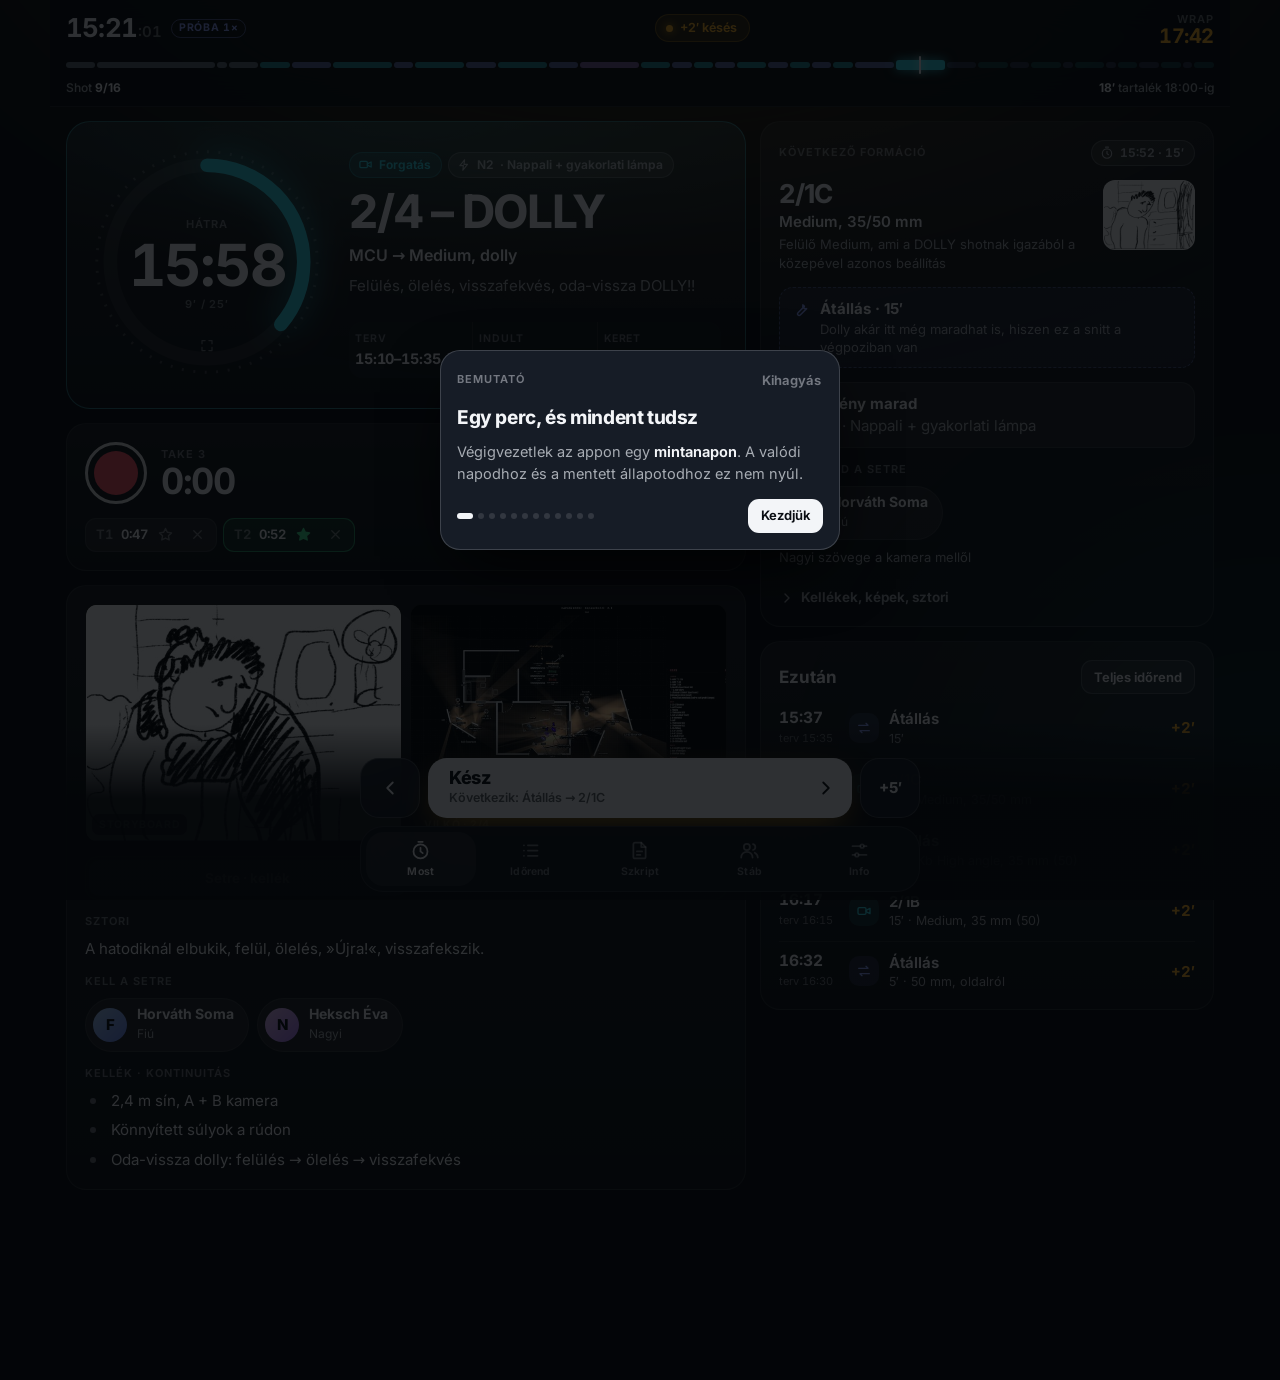
==== commit 47fd75c2: "Nyomtatandó dokumentumok generátora a V5 táblázatból - build_print.py: a diszpó, a shotlist és a for" ====
--- a/docs/index.html
+++ b/docs/index.html
@@ -450,7 +450,7 @@
 </div>
 
 <script>
-const D={"vilko": [{"id": "3/1", "t": "vilko/t/3-1.jpg", "f": "vilko/full/3-1.jpg"}, {"id": "1/1", "t": "vilko/t/1-1.jpg", "f": "vilko/full/1-1.jpg"}, {"id": "1/3A", "t": "vilko/t/1-3A.jpg", "f": "vilko/full/1-3A.jpg"}, {"id": "1/3B", "t": "vilko/t/1-3B.jpg", "f": "vilko/full/1-3B.jpg"}, {"id": "1/2", "t": "vilko/t/1-2.jpg", "f": "vilko/full/1-2.jpg"}, {"id": "2/2", "t": "vilko/t/2-2.jpg", "f": "vilko/full/2-2.jpg"}, {"id": "2/3A", "t": "vilko/t/2-3A.jpg", "f": "vilko/full/2-3A.jpg"}, {"id": "2/3B", "t": "vilko/t/2-3B.jpg", "f": "vilko/full/2-3B.jpg"}, {"id": "2/5", "t": "vilko/t/2-5.jpg", "f": "vilko/full/2-5.jpg"}, {"id": "2/4", "t": "vilko/t/2-4.jpg", "f": "vilko/full/2-4.jpg"}, {"id": "2/1C", "t": "vilko/t/2-1C.jpg", "f": "vilko/full/2-1C.jpg"}, {"id": "2/1B", "t": "vilko/t/2-1B.jpg", "f": "vilko/full/2-1B.jpg"}, {"id": "2/1A", "t": "vilko/t/2-1A.jpg", "f": "vilko/full/2-1A.jpg"}, {"id": "2/1E", "t": "vilko/t/2-1E.jpg", "f": "vilko/full/2-1E.jpg"}, {"id": "2/6", "t": "vilko/t/2-6.jpg", "f": "vilko/full/2-6.jpg"}, {"id": "3/2", "t": "vilko/t/3-2.jpg", "f": "vilko/full/3-2.jpg"}], "boards": [{"id": "1/1", "t": "storyboard/t/1-1.jpg", "f": "storyboard/full/1-1.jpg"}, {"id": "1/3A", "t": "storyboard/t/1-3A.jpg", "f": "storyboard/full/1-3A.jpg"}, {"id": "1/3B", "t": "storyboard/t/1-3B.jpg", "f": "storyboard/full/1-3B.jpg"}, {"id": "1/2", "t": "storyboard/t/1-2.jpg", "f": "storyboard/full/1-2.jpg"}, {"id": "2/2", "t": "storyboard/t/2-2.jpg", "f": "storyboard/full/2-2.jpg"}, {"id": "2/3A", "t": "storyboard/t/2-3A.jpg", "f": "storyboard/full/2-3A.jpg"}, {"id": "2/3B", "t": "storyboard/t/2-3B.jpg", "f": "storyboard/full/2-3B.jpg"}, {"id": "2/5", "t": "storyboard/t/2-5.jpg", "f": "storyboard/full/2-5.jpg"}, {"id": "2/4", "t": "storyboard/t/2-4.jpg", "f": "storyboard/full/2-4.jpg"}, {"id": "2/1C", "t": "storyboard/t/2-1C.jpg", "f": "storyboard/full/2-1C.jpg"}, {"id": "2/1B", "t": "storyboard/t/2-1B.jpg", "f": "storyboard/full/2-1B.jpg"}, {"id": "2/1A", "t": "storyboard/t/2-1A.jpg", "f": "storyboard/full/2-1A.jpg"}, {"id": "2/1E", "t": "storyboard/t/2-1E.jpg", "f": "storyboard/full/2-1E.jpg"}, {"id": "2/6", "t": "storyboard/t/2-6.jpg", "f": "storyboard/full/2-6.jpg"}], "src": "Kapaszkodni_utemterv_V5.xlsx", "date": "2026-11-12", "info": {"munkaidő": "8:30 - 18:15", "forgatási idő": "10:05 - 17:40", "ebéd": "12:45-13:15"}, "contacts": [{"role": "Rendező", "name": "Ágoston András", "phone": ""}, {"role": "Operatőr", "name": "Détári Szabolcs", "phone": ""}, {"role": "Elsőasszistens", "name": "Tóth Tamás János", "phone": ""}], "plan": {"call": 510, "targetWrap": 1080}, "blocks": [{"s": 510, "d": 15, "type": "prep", "label": "Érkezés", "setup": "", "note": "Eligazítás, vilkó kezdés", "group": ""}, {"s": 525, "d": 60, "type": "prep", "label": "Setup", "setup": "Konyha (vilkó 1-1)", "note": "Fény: nappali konyha fény setup berakva, korrigálva PLUSZ közben a nappaliban az éjszakai előkészítve, konyhába sín, kamera. Berendezés konyha + nappali, plafon-anyag prep. 9:00 színészek, smink/jelmez 9:009:45", "group": "N1 + E"}, {"s": 585, "d": 5, "type": "prep", "label": "Próba", "setup": "1/1", "note": "", "group": ""}, {"s": 590, "d": 15, "type": "pres", "label": "Prezentálás", "setup": "", "note": "Stábnak", "group": ""}, {"s": 605, "d": 15, "type": "shoot", "label": "3/1", "setup": "CU, 50 mm (30), sticks", "note": "Nagyi TV-t nézi", "group": "E"}, {"s": 620, "d": 20, "type": "move", "label": "nappali setup bekapcs, éjszakai eltütetve", "setup": "Vilkó 3-1", "note": "Minden nappal fény bekapcs, éjszakai elpakolva, dolly mozgáspróbák", "group": "N1"}, {"s": 640, "d": 30, "type": "shoot", "label": "1/1", "setup": "ECU → Medium, 50 mm, dolly out", "note": "Tányérok visszaállítása take-enként, srác száj mocsok", "group": "K1"}, {"s": 670, "d": 10, "type": "move", "label": "Átállás", "setup": "sín, 75 mm (50)", "note": "Fény marad", "group": "K1"}, {"s": 680, "d": 25, "type": "shoot", "label": "1/3A + 1/3B", "setup": "CU, 75 mm (50), dolly", "note": "Teljes jelenet a Fiúról, a végén kis dolly hátra", "group": "K1"}, {"s": 705, "d": 15, "type": "move", "label": "Átállás", "setup": "Ellenirány, 25 mm, sticks", "note": "Vilkó 1-2", "group": "K2"}, {"s": 720, "d": 25, "type": "shoot", "label": "1/2", "setup": "Cowboy, 25 mm, svenk", "note": "Teljes jelenet Nagyiról, svenk lekövet, VETÍTÉS FONTOS", "group": "K2"}, {"s": 745, "d": 15, "type": "move", "label": "Átállás nappaliba", "setup": "Vilkó 2-2", "note": "Ebéd után azonnal 2/2", "group": "N1"}, {"s": 760, "d": 30, "type": "lunch", "label": "EBÉD", "setup": "", "note": "", "group": ""}, {"s": 790, "d": 15, "type": "shoot", "label": "2/2", "setup": "Wide, 25 mm, sticks", "note": "Teljes jelenet egyben, max. 3 teljes take", "group": "N1"}, {"s": 805, "d": 10, "type": "move", "label": "Átállás", "setup": "Montagera setup, kis korrekció", "note": "", "group": "N1"}, {"s": 815, "d": 10, "type": "shoot", "label": "MONTAGE", "setup": "statív, ugyanaz a fény", "note": "Montage statívról, svenkelgetve. Csúszásnál kimarad", "group": "N1"}, {"s": 825, "d": 10, "type": "move", "label": "Átállás", "setup": "", "note": "Nagyi közelire átállni", "group": "N3"}, {"s": 835, "d": 15, "type": "shoot", "label": "2/3A", "setup": "CU, 35/50 mm, kézi, alulról", "note": "STATÍV", "group": "N3"}, {"s": 850, "d": 10, "type": "move", "label": "Optikacsere", "setup": "75 mm", "note": "Handheldre átállni", "group": "N3"}, {"s": 860, "d": 10, "type": "shoot", "label": "2/3B", "setup": "ECU, 75 mm, kézi, alulról", "note": "Végső reakció", "group": "N3"}, {"s": 870, "d": 10, "type": "move", "label": "Átállás", "setup": "Ablak felől, 50 mm (75)", "note": "", "group": "N2"}, {"s": 880, "d": 10, "type": "shoot", "label": "2/5", "setup": "ECU inzert", "note": "A hosszú DOLLY shot közepére bevágott Nagyi arcközeli ölelős insert", "group": "N2"}, {"s": 890, "d": 20, "type": "move", "label": "Átállás", "setup": "sín, 35 mm", "note": "Srác medium fény is kell ide már hiszen onnan indul a DOLLY, valamint sín lerakása!!", "group": "N2"}, {"s": 910, "d": 25, "type": "shoot", "label": "2/4 – DOLLY", "setup": "MCU → Medium, dolly", "note": "Felülés, ölelés, visszafekvés, oda-vissza DOLLY!!", "group": "N2"}, {"s": 935, "d": 15, "type": "move", "label": "Átállás", "setup": "", "note": "Dolly akár itt még maradhat is, hiszen ez a snitt a végpoziban van", "group": "N2"}, {"s": 950, "d": 15, "type": "shoot", "label": "2/1C", "setup": "Medium, 35/50 mm", "note": "Felülő Medium, ami a DOLLY shotnak igazából a közepével azonos beállítás", "group": "N2"}, {"s": 965, "d": 10, "type": "move", "label": "Átállás", "setup": "Kb High angle, 35 mm (50)", "note": "", "group": "N1"}, {"s": 975, "d": 15, "type": "shoot", "label": "2/1B", "setup": "Medium, 35 mm (50)", "note": "Fekvő Fiú Medium", "group": "N1"}, {"s": 990, "d": 5, "type": "move", "label": "Átállás", "setup": "50 mm, oldalról", "note": "", "group": "N1"}, {"s": 995, "d": 15, "type": "shoot", "label": "2/1A", "setup": "MCU, 50 mm, sticks", "note": "Fekvő Fiú Közeli - ezzel indul a nappalis jelenet, tehát csak az elejér felvenni", "group": "N1"}, {"s": 1010, "d": 5, "type": "move", "label": "Optikacsere", "setup": "75 mm", "note": "", "group": "N1"}, {"s": 1015, "d": 10, "type": "shoot", "label": "2/1E", "setup": "ECU, 75 mm", "note": "Fekvő Fiú Extrém Közeli: Utolsó push, csak az arc (elé belóg a kar), ennél csak a jelenet vége kell", "group": "N1"}, {"s": 1025, "d": 10, "type": "move", "label": "Átállás", "setup": "Magic arm a rúdon, 25 mm", "note": "", "group": "N1"}, {"s": 1035, "d": 10, "type": "shoot", "label": "2/6", "setup": "Bench bar POV, 25 mm", "note": "Rúd POV a Fiúra", "group": "N1"}, {"s": 1045, "d": 5, "type": "move", "label": "Átállás", "setup": "Vilkó 3-2", "note": "Konyhai fények bontása közben", "group": "E"}, {"s": 1050, "d": 10, "type": "shoot", "label": "3/2", "setup": "CU, 50 mm (30), sticks", "note": "Végső reakció", "group": "E"}], "shots": {"3/1": {"ids": ["3/1"], "talent": ["Nagyi"], "offcam": [], "props": ["Sötét szoba, csak a TV fénye", "TV-n: régi súlyemelő sporttudósítás", "Gyakorlati lámpa"], "story": "Este: Nagyi egyedül nézi a TV-t.", "sb": [], "vk": [{"id": "3/1", "t": "vilko/t/3-1.jpg", "f": "vilko/full/3-1.jpg"}], "segs": [{"lab": "a shotlist alapján", "a": 128, "b": 129, "ids": ["3/1"], "lines": [{"t": "ac", "x": "Nagyi a tévét nézi sötétben, csak a tévé fénye vetül az arcára."}, {"t": "ac", "x": "A tévében egy régi súlyemelő sporttudósítás megy. Egy bizonyos sportoló eredményeiről és versenyeiről jelenik meg egy montázs."}]}], "pos": 128}, "1/1": {"ids": ["1/1"], "talent": ["Fiú", "Nagyi"], "offcam": [], "props": ["Teli tálak, több take-re elég étel", "Sok üres tányér az asztalon", "Villa", "A srác szája maszatos", "Take-enként tányérok vissza"], "story": "1. jelenet eleje: a Fiú eszik, Nagyi a negyedik tálat hozza, majd leül mellé.", "sb": [{"id": "1/1", "t": "storyboard/t/1-1.jpg", "f": "storyboard/full/1-1.jpg"}], "vk": [{"id": "1/1", "t": "vilko/t/1-1.jpg", "f": "vilko/full/1-1.jpg"}], "segs": [{"lab": "a shotlist alapján (nincs felsnitt-jelölés)", "a": 1, "b": 7, "ids": ["1/1"], "lines": [{"t": "ac", "x": "FIÚ (22) előtt gyűlnek a teli tányérok az asztalon. A villa szaporán jár a tányérja és a szája között. NAGYI (71) lerakja elé a negyedik tál ételt. Fiú teli szájjal csalódottan felnéz."}, {"t": "ch", "x": "Fiú"}, {"t": "dl", "x": "Hö!"}, {"t": "ac", "x": "Nagyi hátra se néz, csak a fiú felé legyint egyet."}, {"t": "ch", "x": "Nagyi"}, {"t": "dl", "x": "Kussolj és egyél!"}, {"t": "ac", "x": "Úgy tűnik, fiú már nem bírja sokáig, de tovább eszik. Nagyi odalép az asztalhoz és leül a fiú mellé. Elővesz egy kis cetlit és egy ceruzát a zsebéből."}]}], "pos": 1}, "1/3A + 1/3B": {"ids": ["1/3A", "1/3B"], "talent": ["Fiú"], "offcam": ["Nagyi a kamera mögül adja a szöveget"], "props": ["Tányérok úgy, ahogy az 1/1 végén", "Kanál", "Cetli és ceruza Nagyi zsebében", "Mosogatószivacs + tányér Nagyinál", "Az ajtón át a nappaliban látszik a fekvenyomó pad: legyen berendezve"], "story": "A teljes konyhai jelenet a Fiú arcán. A konyhai jelenet vége: a Fiú hátrafordul, a nappaliban a pad (átmenet a 2. jelenetbe).", "sb": [{"id": "1/3A", "t": "storyboard/t/1-3A.jpg", "f": "storyboard/full/1-3A.jpg"}, {"id": "1/3B", "t": "storyboard/t/1-3B.jpg", "f": "storyboard/full/1-3B.jpg"}], "vk": [{"id": "1/3A", "t": "vilko/t/1-3A.jpg", "f": "vilko/full/1-3A.jpg"}, {"id": "1/3B", "t": "vilko/t/1-3B.jpg", "f": "vilko/full/1-3B.jpg"}], "segs": [{"lab": "a shotlist alapján: teljes jelenet a Fiú oldaláról", "a": 1, "b": 48, "ids": ["1/3A"], "lines": [{"t": "ac", "x": "FIÚ (22) előtt gyűlnek a teli tányérok az asztalon. A villa szaporán jár a tányérja és a szája között. NAGYI (71) lerakja elé a negyedik tál ételt. Fiú teli szájjal csalódottan felnéz."}, {"t": "ch", "x": "Fiú"}, {"t": "dl", "x": "Hö!"}, {"t": "ac", "x": "Nagyi hátra se néz, csak a fiú felé legyint egyet."}, {"t": "ch", "x": "Nagyi"}, {"t": "dl", "x": "Kussolj és egyél!"}, {"t": "ac", "x": "Úgy tűnik, fiú már nem bírja sokáig, de tovább eszik. Nagyi odalép az asztalhoz és leül a fiú mellé. Elővesz egy kis cetlit és egy ceruzát a zsebéből."}, {"t": "ch", "x": "Nagyi"}, {"t": "dl", "x": "Harminc, ötvenkettő… hú ez – hetvenhárom – nem elég."}, {"t": "ac", "x": "Nagyi sóhajt egyet."}, {"t": "ch", "x": "Fiú"}, {"t": "pa", "x": "(teli szájjal)"}, {"t": "dl", "x": "Apa mennyit vitt be?"}, {"t": "ac", "x": "Nagyi leszidja."}, {"t": "ch", "x": "Nagyi"}, {"t": "dl", "x": "30-al többet bogaram. Ebédidőre."}, {"t": "ac", "x": "Fiú nyitott, teli szájjal megkeseredve bámul nagyira. Nagyi viszont feláll és elkezd pakolni a konyhában, nem rá figyel."}, {"t": "ch", "x": "Nagyi"}, {"t": "dl", "x": "Ezeket még edd meg! Aztán melegíts!"}, {"t": "ch", "x": "Fiú"}, {"t": "dl", "x": "Beszéltük Klárával, hogy átmegyek hozzá főzni."}, {"t": "ac", "x": "Nagyi hátrafordul a mosogatószivaccsal és egy tányérral. Egy darabig nézi a fiút, aztán lendít a tányéron, úgy tesz, mintha meg akarná dobni."}, {"t": "ch", "x": "Nagyi"}, {"t": "dl", "x": "Inkább vegyél fel valamit!"}, {"t": "ch", "x": "Fiú"}, {"t": "dl", "x": "Mama meg–"}, {"t": "ch", "x": "Nagyi"}, {"t": "dl", "x": "Ez a körmös Klára?"}, {"t": "ch", "x": "Fiú"}, {"t": "dl", "x": "Mi? Miért hívnád ú-"}, {"t": "ch", "x": "Mama"}, {"t": "dl", "x": "Fejezd már be!"}, {"t": "ch", "x": "Fiú"}, {"t": "dl", "x": "Mit? Miről beszél-"}, {"t": "ch", "x": "Mama"}, {"t": "dl", "x": "Az ételt babám!"}, {"t": "ch", "x": "Fiú"}, {"t": "dl", "x": "Ja! … Jó."}, {"t": "ac", "x": "Fiú lassan kanalaz még egyet a tányérjából."}, {"t": "ch", "x": "Nagyi"}, {"t": "dl", "x": "De utána átmegy-"}, {"t": "ac", "x": "Nagyi elkezd ordítani."}, {"t": "ch", "x": "Mama"}, {"t": "dl", "x": "ÁÁÁÁ!"}, {"t": "ch", "x": "Fiú"}, {"t": "dl", "x": "Ne már ez olyan kom–"}, {"t": "ch", "x": "Mama"}, {"t": "dl", "x": "ÁÁÁÁ!"}]}, {"lab": "Dolly átmenet", "a": 49, "b": 51, "ids": ["1/3B"], "lines": [{"t": "ac", "x": "Miközben nagyi még mindig ordít, a fiú hátrafordul. Hosszasan a nappali közepén terpeszkedő fekvenyomó padot nézi."}, {"t": "sh", "x": "BELSŐ. NAPPALI – NAPPAL"}, {"t": "ac", "x": "Fiú ritmusosan, konzisztensen nyomja ki a súlyt. Nagyi feszülten figyeli, kicsit mozog a szája, magában számol."}]}], "pos": 1}, "1/2": {"ids": ["1/2"], "talent": ["Nagyi"], "offcam": ["a Fiú a kamera mögül adja a szöveget"], "props": ["Mosogatószivacs + tányér", "Cetli és ceruza", "Vetítés: fontos!"], "story": "A teljes konyhai jelenet Nagyi oldaláról, az ordításig.", "sb": [{"id": "1/2", "t": "storyboard/t/1-2.jpg", "f": "storyboard/full/1-2.jpg"}], "vk": [{"id": "1/2", "t": "vilko/t/1-2.jpg", "f": "vilko/full/1-2.jpg"}], "segs": [{"lab": "a shotlist alapján: teljes jelenet Nagyi oldaláról", "a": 1, "b": 48, "ids": ["1/2"], "lines": [{"t": "ac", "x": "FIÚ (22) előtt gyűlnek a teli tányérok az asztalon. A villa szaporán jár a tányérja és a szája között. NAGYI (71) lerakja elé a negyedik tál ételt. Fiú teli szájjal csalódottan felnéz."}, {"t": "ch", "x": "Fiú"}, {"t": "dl", "x": "Hö!"}, {"t": "ac", "x": "Nagyi hátra se néz, csak a fiú felé legyint egyet."}, {"t": "ch", "x": "Nagyi"}, {"t": "dl", "x": "Kussolj és egyél!"}, {"t": "ac", "x": "Úgy tűnik, fiú már nem bírja sokáig, de tovább eszik. Nagyi odalép az asztalhoz és leül a fiú mellé. Elővesz egy kis cetlit és egy ceruzát a zsebéből."}, {"t": "ch", "x": "Nagyi"}, {"t": "dl", "x": "Harminc, ötvenkettő… hú ez – hetvenhárom – nem elég."}, {"t": "ac", "x": "Nagyi sóhajt egyet."}, {"t": "ch", "x": "Fiú"}, {"t": "pa", "x": "(teli szájjal)"}, {"t": "dl", "x": "Apa mennyit vitt be?"}, {"t": "ac", "x": "Nagyi leszidja."}, {"t": "ch", "x": "Nagyi"}, {"t": "dl", "x": "30-al többet bogaram. Ebédidőre."}, {"t": "ac", "x": "Fiú nyitott, teli szájjal megkeseredve bámul nagyira. Nagyi viszont feláll és elkezd pakolni a konyhában, nem rá figyel."}, {"t": "ch", "x": "Nagyi"}, {"t": "dl", "x": "Ezeket még edd meg! Aztán melegíts!"}, {"t": "ch", "x": "Fiú"}, {"t": "dl", "x": "Beszéltük Klárával, hogy átmegyek hozzá főzni."}, {"t": "ac", "x": "Nagyi hátrafordul a mosogatószivaccsal és egy tányérral. Egy darabig nézi a fiút, aztán lendít a tányéron, úgy tesz, mintha meg akarná dobni."}, {"t": "ch", "x": "Nagyi"}, {"t": "dl", "x": "Inkább vegyél fel valamit!"}, {"t": "ch", "x": "Fiú"}, {"t": "dl", "x": "Mama meg–"}, {"t": "ch", "x": "Nagyi"}, {"t": "dl", "x": "Ez a körmös Klára?"}, {"t": "ch", "x": "Fiú"}, {"t": "dl", "x": "Mi? Miért hívnád ú-"}, {"t": "ch", "x": "Mama"}, {"t": "dl", "x": "Fejezd már be!"}, {"t": "ch", "x": "Fiú"}, {"t": "dl", "x": "Mit? Miről beszél-"}, {"t": "ch", "x": "Mama"}, {"t": "dl", "x": "Az ételt babám!"}, {"t": "ch", "x": "Fiú"}, {"t": "dl", "x": "Ja! … Jó."}, {"t": "ac", "x": "Fiú lassan kanalaz még egyet a tányérjából."}, {"t": "ch", "x": "Nagyi"}, {"t": "dl", "x": "De utána átmegy-"}, {"t": "ac", "x": "Nagyi elkezd ordítani."}, {"t": "ch", "x": "Mama"}, {"t": "dl", "x": "ÁÁÁÁ!"}, {"t": "ch", "x": "Fiú"}, {"t": "dl", "x": "Ne már ez olyan kom–"}, {"t": "ch", "x": "Mama"}, {"t": "dl", "x": "ÁÁÁÁ!"}]}], "pos": 1}, "2/2": {"ids": ["2/2"], "talent": ["Fiú", "Nagyi"], "offcam": [], "props": ["Fekvenyomó pad, rúd, könnyített súlyok", "Pótsúly a földön a pad két oldalán", "Soma: max. 3 teljes erőkifejtéses take"], "story": "Nappali, tág: az első sorozat vége, majd együtt rakják fel a plusz súlyt.", "sb": [{"id": "2/2", "t": "storyboard/t/2-2.jpg", "f": "storyboard/full/2-2.jpg"}], "vk": [{"id": "2/2", "t": "vilko/t/2-2.jpg", "f": "vilko/full/2-2.jpg"}], "segs": [{"lab": "Medium fiú / Szoba tág / Nagyi CU", "a": 52, "b": 56, "ids": ["2/2"], "lines": [{"t": "ch", "x": "Nagyi"}, {"t": "dl", "x": "Hét, nyolc… kilenc."}, {"t": "ac", "x": "Fiú visszarakja a súlyt a helyére."}, {"t": "ch", "x": "Nagyi"}, {"t": "dl", "x": "Ez lófasz."}]}, {"lab": "tág", "a": 68, "b": 72, "ids": ["2/2"], "lines": [{"t": "ac", "x": "Fiú sóhajt."}, {"t": "ac", "x": "Nagyi odalép a fekvenyomó pad egyik oldalához és fölvesz egy súlyt a földről."}, {"t": "ch", "x": "Nagyi"}, {"t": "dl", "x": "Na rakd csak fel!"}, {"t": "ac", "x": "Fiú a másik oldalról vesz fel egy súlyt. Majdnem szinkronban felrakják a rúdra."}]}], "pos": 52}, "MONTAGE": {"ids": ["MONTAGE"], "talent": ["Fiú", "Nagyi"], "offcam": [], "props": ["Kézisúlyok a földön", "Matrac / polifom a nyújtáshoz"], "story": "Kiegészítő: bicepsz a kézisúllyal, nyújtás a matracon, Nagyi segít.", "sb": [], "vk": [], "segs": [{"lab": "kiegészítő jelenet (nincs a shotlistben)", "a": 131, "b": 132, "ids": ["MONTAGE"], "lines": [{"t": "ac", "x": "Fiú felemeli a kézi súlyokat a földről. Elkezd bicepszgyakorlatokat végezni."}, {"t": "ac", "x": "Fiú nyújt a matracon, nagyi segít neki."}]}], "pos": 131}, "2/3A": {"ids": ["2/3A"], "talent": ["Nagyi"], "offcam": ["a Fiú a pad alatt / kamera mögött"], "props": ["Plafon-anyag kifeszítve", "Nagyi szemüvege láncon"], "story": "Nagyi reakciói alulról a nappali jelenet egészében.", "sb": [{"id": "2/3A", "t": "storyboard/t/2-3A.jpg", "f": "storyboard/full/2-3A.jpg"}], "vk": [{"id": "2/3A", "t": "vilko/t/2-3A.jpg", "f": "vilko/full/2-3A.jpg"}], "segs": [{"lab": "Medium fiú / Szoba tág / Nagyi CU", "a": 52, "b": 56, "ids": ["2/3A"], "lines": [{"t": "ch", "x": "Nagyi"}, {"t": "dl", "x": "Hét, nyolc… kilenc."}, {"t": "ac", "x": "Fiú visszarakja a súlyt a helyére."}, {"t": "ch", "x": "Nagyi"}, {"t": "dl", "x": "Ez lófasz."}]}, {"lab": "CU", "a": 66, "b": 67, "ids": ["2/3A"], "lines": [{"t": "ch", "x": "Mama"}, {"t": "dl", "x": "Erre még mehet öt. Akkor pattanj!"}]}, {"lab": "CU", "a": 77, "b": 79, "ids": ["2/3A"], "lines": [{"t": "ch", "x": "Nagyi"}, {"t": "dl", "x": "És edz ez a Klára?"}, {"t": "ac", "x": "Fiú gondolkodik kicsit."}]}, {"lab": "CU", "a": 82, "b": 85, "ids": ["2/3A"], "lines": [{"t": "ac", "x": "Nagyi felhúzza a szemöldökét és elnéz oldalra."}, {"t": "ch", "x": "Nagyi (cont'd)"}, {"t": "pa", "x": "(gyengéden)"}, {"t": "dl", "x": "Apád ismerte?"}]}, {"lab": "CU", "a": 92, "b": 94, "ids": ["2/3A"], "lines": [{"t": "ac", "x": "Fiú haldoklik. Nagyi grimaszol, az arcmimikája egyre kiélezettebbé válik."}, {"t": "ch", "x": "Nagyi"}, {"t": "dl", "x": "Öt… Igen… hat…"}]}, {"lab": "CU", "a": 96, "b": 97, "ids": ["2/3A"], "lines": [{"t": "ch", "x": "Nagyi"}, {"t": "dl", "x": "Hat… hat, mondom hat."}]}, {"lab": "CU", "a": 103, "b": 103, "ids": ["2/3A"], "lines": [{"t": "ac", "x": "Nagyi arca lassan mosolyra derül, ahogy fiú egymás után csinálja az ismétléseket."}]}, {"lab": "CU", "a": 105, "b": 105, "ids": ["2/3A"], "lines": [{"t": "ac", "x": "Nagyi nyitja a száját, becsukja, inkább nem mond semmit."}]}, {"lab": "CU", "a": 107, "b": 108, "ids": ["2/3A"], "lines": [{"t": "ch", "x": "Nagyi"}, {"t": "dl", "x": "Igen… igen… ige–"}]}], "pos": 52}, "2/3B": {"ids": ["2/3B"], "talent": ["Nagyi"], "offcam": [], "props": ["Plafon-anyag kifeszítve"], "story": "A film vége: Nagyi rémült reakciója a balesetre.", "sb": [{"id": "2/3B", "t": "storyboard/t/2-3B.jpg", "f": "storyboard/full/2-3B.jpg"}], "vk": [{"id": "2/3B", "t": "vilko/t/2-3B.jpg", "f": "vilko/full/2-3B.jpg"}], "segs": [{"lab": "Nagyi CU", "a": 110, "b": 125, "ids": ["2/3B"], "lines": [{"t": "ac", "x": "Rémült arccal ordítva hátrafordul segítségért."}, {"t": "ch", "x": "Nagyi"}, {"t": "pa", "x": "(rémülten sikítva)"}, {"t": "dl", "x": "Mi a picsa!"}, {"t": "ac", "x": "Hátramegy a nappaliban, kétségbeesetten körbejár."}, {"t": "ch", "x": "Nagyi"}, {"t": "dl", "x": "Mi a picsa, mi a picsa, mi a picsa!"}, {"t": "ac", "x": "Visszajön a fekvenyomó padhoz."}, {"t": "ch", "x": "Nagyi"}, {"t": "dl", "x": "Ne, ne, ne, ne…"}, {"t": "ac", "x": "Nagyi zihál."}, {"t": "ch", "x": "Nagyi"}, {"t": "pa", "x": "(lihegve)"}, {"t": "dl", "x": "Figyelj, figyelj, figyelj Tomi."}, {"t": "pa", "x": "(elordítja magát)"}, {"t": "dl", "x": "Nyomd már ki az isten szerelmére!"}]}], "pos": 110}, "2/5": {"ids": ["2/5"], "talent": ["Nagyi", "Fiú"], "offcam": [], "props": ["Ölelés ugyanabban a pozícióban, mint a 2/4-ben"], "story": "Az ölelés után Nagyi arca: »Újra!«", "sb": [{"id": "2/5", "t": "storyboard/t/2-5.jpg", "f": "storyboard/full/2-5.jpg"}], "vk": [{"id": "2/5", "t": "vilko/t/2-5.jpg", "f": "vilko/full/2-5.jpg"}], "segs": [{"lab": "insert Nagyi CU", "a": 100, "b": 101, "ids": ["2/5"], "lines": [{"t": "ch", "x": "Nagyi"}, {"t": "dl", "x": "Újra!"}]}], "pos": 100}, "2/4 – DOLLY": {"ids": ["2/4"], "talent": ["Fiú", "Nagyi"], "offcam": [], "props": ["2,4 m sín, A + B kamera", "Könnyített súlyok a rúdon", "Oda-vissza dolly: felülés → ölelés → visszafekvés"], "story": "A hatodiknál elbukik, felül, ölelés, »Újra!«, visszafekszik.", "sb": [{"id": "2/4", "t": "storyboard/t/2-4.jpg", "f": "storyboard/full/2-4.jpg"}], "vk": [{"id": "2/4", "t": "vilko/t/2-4.jpg", "f": "vilko/full/2-4.jpg"}], "segs": [{"lab": "Medium DOLLY", "a": 98, "b": 99, "ids": ["2/4"], "lines": [{"t": "ac", "x": "Fiú még egy utolsót próbál lökni rajta, de nem megy neki, lerakja a súlyt, szétesetten felül és szédelegve néz maga elé."}, {"t": "ac", "x": "Nagyi azonnal odahajol és átöleli. Így maradnak egy darabig. Nagyi lassan újra kiegyenesedik."}]}, {"lab": "Medium DOLLY – dolly vissza", "a": 102, "b": 102, "ids": ["2/4"], "lines": [{"t": "ac", "x": "Fiú lenéz a padlóra, fúj egy nagyot, majd újra hátrafekszik és kezébe veszi a súlyt."}]}, {"lab": "dolly vissza (folyt.)", "a": 104, "b": 104, "ids": ["2/4"], "lines": [{"t": "ac", "x": "Megint egyre nehezebbé válik a mozgása. Egyre lassabb. Egyre jobban erőlködik. Fiú az utolsóhoz ér, ugyanúgy küzd, mint az előbb."}]}], "pos": 98}, "2/1C": {"ids": ["2/1C"], "talent": ["Fiú"], "offcam": ["Nagyi szövege a kamera mellől"], "props": ["Felülő pozíció = a 2/4 közepe"], "story": "Felülve: »Mennyi volt?« – »Hét bogaram.«", "sb": [{"id": "2/1C", "t": "storyboard/t/2-1C.jpg", "f": "storyboard/full/2-1C.jpg"}], "vk": [{"id": "2/1C", "t": "vilko/t/2-1C.jpg", "f": "vilko/full/2-1C.jpg"}], "segs": [{"lab": "Medium fiú felül", "a": 57, "b": 65, "ids": ["2/1C"], "lines": [{"t": "ac", "x": "Fiú kimerülten nézi."}, {"t": "ch", "x": "Fiú"}, {"t": "dl", "x": "Mennyi volt?"}, {"t": "ch", "x": "Nagyi"}, {"t": "dl", "x": "Hét bogaram."}, {"t": "ch", "x": "Nagyi"}, {"t": "dl", "x": "Erre még mehet öt?"}, {"t": "ch", "x": "Fiú"}, {"t": "dl", "x": "De ha ez se–"}]}], "pos": 57}, "2/1B": {"ids": ["2/1B"], "talent": ["Fiú"], "offcam": ["Nagyi szövege a kamera mellől"], "props": ["Fekvő pozíció, súly a rúdon", "Szövegjavítás: »lefekszik«, »lock in«"], "story": "Fekve: sorozatok, »Sakkozik«, »Nem«, lock in.", "sb": [{"id": "2/1B", "t": "storyboard/t/2-1B.jpg", "f": "storyboard/full/2-1B.jpg"}], "vk": [{"id": "2/1B", "t": "vilko/t/2-1B.jpg", "f": "vilko/full/2-1B.jpg"}], "segs": [{"lab": "Medium fiú / Szoba tág / Nagyi CU", "a": 52, "b": 56, "ids": ["2/1B"], "lines": [{"t": "ch", "x": "Nagyi"}, {"t": "dl", "x": "Hét, nyolc… kilenc."}, {"t": "ac", "x": "Fiú visszarakja a súlyt a helyére."}, {"t": "ch", "x": "Nagyi"}, {"t": "dl", "x": "Ez lófasz."}]}, {"lab": "Medium fekszik", "a": 73, "b": 76, "ids": ["2/1B"], "lines": [{"t": "ac", "x": "Nagyi ismét a rúd elé cammog."}, {"t": "ch", "x": "Nagyi"}, {"t": "dl", "x": "No!"}, {"t": "ac", "x": "Fiú lefekszik a padra. Nagyi előtte áll."}]}, {"lab": "Medium fiú fekszik", "a": 80, "b": 81, "ids": ["2/1B"], "lines": [{"t": "ch", "x": "Fiú"}, {"t": "dl", "x": "Sakkozik."}]}, {"lab": "Medium fekszik", "a": 86, "b": 91, "ids": ["2/1B"], "lines": [{"t": "ac", "x": "Fiú megrázza a fejét."}, {"t": "ch", "x": "Fiú"}, {"t": "dl", "x": "Nem."}, {"t": "ac", "x": "Fiú lock in, elkezdi nyomni a súlyt, hallhatóan küszködik."}, {"t": "ch", "x": "Nagyi"}, {"t": "dl", "x": "Három… négy… öt…"}]}], "pos": 52}, "2/1A": {"ids": ["2/1A"], "talent": ["Fiú"], "offcam": ["Nagyi számolása a kamera mellől"], "props": ["Csak a jelenet eleje kell", "Izzadás fokozódik"], "story": "A nappali jelenet nyitánya és a hatodik ismétlés küzdelme.", "sb": [{"id": "2/1A", "t": "storyboard/t/2-1A.jpg", "f": "storyboard/full/2-1A.jpg"}], "vk": [{"id": "2/1A", "t": "vilko/t/2-1A.jpg", "f": "vilko/full/2-1A.jpg"}], "segs": [{"lab": "Fiú CU", "a": 95, "b": 95, "ids": ["2/1A"], "lines": [{"t": "ac", "x": "Fiúban már nincs erő. Minden erejét beleadja, de a hatodikat láthatóan már nem bírja kinyomni."}]}], "pos": 95}, "2/1E": {"ids": ["2/1E"], "talent": ["Fiú"], "offcam": [], "props": ["Csak a jelenet vége kell", "A kar belóg az arc elé"], "story": "Az utolsó push, csak az arc.", "sb": [{"id": "2/1E", "t": "storyboard/t/2-1E.jpg", "f": "storyboard/full/2-1E.jpg"}], "vk": [{"id": "2/1E", "t": "vilko/t/2-1E.jpg", "f": "vilko/full/2-1E.jpg"}], "segs": [{"lab": "Fiú CU", "a": 106, "b": 106, "ids": ["2/1E"], "lines": [{"t": "ac", "x": "Fiú tol rajta egy utolsót, majdnem teljes az ismétlés. Nagyi őszintén elmosolyodik."}]}], "pos": 106}, "2/6": {"ids": ["2/6"], "talent": ["Fiú", "Nagyi"], "offcam": [], "props": ["Magic arm a rúdon", "BIZTONSÁG: a rúd ráesik – csak üres/könnyített rúd, biztosító mellette!"], "story": "A baleset: a rúd ráesik (a rúd nézőpontjából).", "sb": [{"id": "2/6", "t": "storyboard/t/2-6.jpg", "f": "storyboard/full/2-6.jpg"}], "vk": [{"id": "2/6", "t": "vilko/t/2-6.jpg", "f": "vilko/full/2-6.jpg"}], "segs": [{"lab": "Handheld bar POV", "a": 109, "b": 109, "ids": ["2/6"], "lines": [{"t": "ac", "x": "Fiú elejti a súlyt, ráesik. Nagyi felsikít."}]}], "pos": 109}, "3/2": {"ids": ["3/2"], "talent": ["Nagyi"], "offcam": [], "props": ["Sötét szoba, TV-fény", "Ugyanaz a jelmez/haj, mint a 3/1-ben"], "story": "Este: Nagyi végső reakciója.", "sb": [], "vk": [{"id": "3/2", "t": "vilko/t/3-2.jpg", "f": "vilko/full/3-2.jpg"}], "segs": [{"lab": "a shotlist alapján: végső reakció", "a": 128, "b": 129, "ids": ["3/2"], "lines": [{"t": "ac", "x": "Nagyi a tévét nézi sötétben, csak a tévé fénye vetül az arcára."}, {"t": "ac", "x": "A tévében egy régi súlyemelő sporttudósítás megy. Egy bizonyos sportoló eredményeiről és versenyeiről jelenik meg egy montázs."}]}], "pos": 128}}, "groups": {"K1": ["Konyha, Fiú felől", "Ablakfények (ARRI T12 12K, T5 5K, 3× T2), 5 PavoTube (4 Half Skirt, 1 SnapGrid), LiteMat 4 + 2. Sín: 1/1-hez 2,4 m, 1/3-hoz 1,2 m."], "K2": ["Konyha, ellenirány", "Ugyanazok az ablakfények; PavoTube-ok átrendezve (3 Half Skirt, 2 SnapGrid); sín nincs."], "N1": ["Nappali alapfény", "Ablakfények + 2 PavoTube (Half Skirt), LiteMat 2. A gyakorlati lámpa NEM ég."], "N2": ["Nappali + gyakorlati lámpa", "+1 PavoTube (20%) és Andris gyakorlati lámpája BE. A 2/4-hez B kamera is a sínen."], "N3": ["Nagyi alulról", "Gyakorlati lámpa KI, PavoTube állványon áthelyezve, 2× 4×4 Full Frost, 2× 18×24 Double Net. Plafon-anyag kell."], "E": ["Este", "Nagy ablakfények KI. 6 PavoTube, LiteMat 4, Aputure MC Pro, gyakorlati 60W, TV-tartalom. 3/2: csak 3 PavoTube + prakti."], "N1 + E": ["Nappali alap + esti előkészítve", "Reggel a nappali esti fénye előre beállítva, közben a konyha nappali fénye."]}, "cast": [{"name": "Heksch Éva", "role": "Nagyi", "arr": "08:00", "ruha": "09:40", "smink": "09:50", "haj": "-", "onset": "10:00"}, {"name": "Horváth Soma", "role": "Fiú", "arr": "08:00", "ruha": "09:40", "smink": "09:50", "haj": "-", "onset": "10:00"}], "crew": [{"dept": "Rendezés és asszisztencia", "pos": "Rendező", "name": "Ágoston András", "arr": "08:00"}, {"dept": "Rendezés és asszisztencia", "pos": "1ST AD", "name": "Tóth Tamás János", "arr": "08:00"}, {"dept": "Rendezés és asszisztencia", "pos": "2ND AD", "name": "Lázár Balázs", "arr": "08:15"}, {"dept": "Rendezés és asszisztencia", "pos": "Scriptes", "name": "Rubányi Bence", "arr": "08:30"}, {"dept": "Kamera", "pos": "Operatőr", "name": "Détári Szabolcs", "arr": "08:00"}, {"dept": "Kamera", "pos": "Focus puller", "name": "Spányik Máté", "arr": "08:30"}, {"dept": "Kamera", "pos": "Segédoperatőr", "name": "Volninasky Kata", "arr": "08:30"}, {"dept": "Világosítás", "pos": "Fővilágosító", "name": "Tamás Ákos Hannibál", "arr": "08:15"}, {"dept": "Világosítás", "pos": "Világosító", "name": "Molnár Marcell", "arr": "08:30"}, {"dept": "Világosítás", "pos": "Világoító", "name": "Blazsó Bálint", "arr": "08:30"}, {"dept": "Világosítás", "pos": "Világosító", "name": "Bozsó Bálint", "arr": "08:30"}, {"dept": "Világosítás", "pos": "Grip", "name": "Széll Bogi", "arr": "08:30"}, {"dept": "Hang", "pos": "Hangmérnök", "name": "Hervai Dávid", "arr": "08:30"}, {"dept": "Látvány", "pos": "Látványtervező", "name": "Radványi Kristóf", "arr": "08:15"}, {"dept": "Látvány", "pos": "Berendező", "name": "Borhi György", "arr": "08:30"}], "script": [{"t": "sh", "x": "BELSŐ. KONYHA – NAPPAL", "cov": []}, {"t": "ac", "x": "FIÚ (22) előtt gyűlnek a teli tányérok az asztalon. A villa szaporán jár a tányérja és a szája között. NAGYI (71) lerakja elé a negyedik tál ételt. Fiú teli szájjal csalódottan felnéz.", "cov": [{"lab": "a shotlist alapján (nincs felsnitt-jelölés)", "ids": ["1/1"]}, {"lab": "a shotlist alapján: teljes jelenet a Fiú oldaláról", "ids": ["1/3A"]}, {"lab": "a shotlist alapján: teljes jelenet Nagyi oldaláról", "ids": ["1/2"]}]}, {"t": "ch", "x": "Fiú", "cov": [{"lab": "a shotlist alapján (nincs felsnitt-jelölés)", "ids": ["1/1"]}, {"lab": "a shotlist alapján: teljes jelenet a Fiú oldaláról", "ids": ["1/3A"]}, {"lab": "a shotlist alapján: teljes jelenet Nagyi oldaláról", "ids": ["1/2"]}]}, {"t": "dl", "x": "Hö!", "cov": [{"lab": "a shotlist alapján (nincs felsnitt-jelölés)", "ids": ["1/1"]}, {"lab": "a shotlist alapján: teljes jelenet a Fiú oldaláról", "ids": ["1/3A"]}, {"lab": "a shotlist alapján: teljes jelenet Nagyi oldaláról", "ids": ["1/2"]}]}, {"t": "ac", "x": "Nagyi hátra se néz, csak a fiú felé legyint egyet.", "cov": [{"lab": "a shotlist alapján (nincs felsnitt-jelölés)", "ids": ["1/1"]}, {"lab": "a shotlist alapján: teljes jelenet a Fiú oldaláról", "ids": ["1/3A"]}, {"lab": "a shotlist alapján: teljes jelenet Nagyi oldaláról", "ids": ["1/2"]}]}, {"t": "ch", "x": "Nagyi", "cov": [{"lab": "a shotlist alapján (nincs felsnitt-jelölés)", "ids": ["1/1"]}, {"lab": "a shotlist alapján: teljes jelenet a Fiú oldaláról", "ids": ["1/3A"]}, {"lab": "a shotlist alapján: teljes jelenet Nagyi oldaláról", "ids": ["1/2"]}]}, {"t": "dl", "x": "Kussolj és egyél!", "cov": [{"lab": "a shotlist alapján (nincs felsnitt-jelölés)", "ids": ["1/1"]}, {"lab": "a shotlist alapján: teljes jelenet a Fiú oldaláról", "ids": ["1/3A"]}, {"lab": "a shotlist alapján: teljes jelenet Nagyi oldaláról", "ids": ["1/2"]}]}, {"t": "ac", "x": "Úgy tűnik, fiú már nem bírja sokáig, de tovább eszik. Nagyi odalép az asztalhoz és leül a fiú mellé. Elővesz egy kis cetlit és egy ceruzát a zsebéből.", "cov": [{"lab": "a shotlist alapján (nincs felsnitt-jelölés)", "ids": ["1/1"]}, {"lab": "a shotlist alapján: teljes jelenet a Fiú oldaláról", "ids": ["1/3A"]}, {"lab": "a shotlist alapján: teljes jelenet Nagyi oldaláról", "ids": ["1/2"]}]}, {"t": "ch", "x": "Nagyi", "cov": [{"lab": "a shotlist alapján: teljes jelenet a Fiú oldaláról", "ids": ["1/3A"]}, {"lab": "a shotlist alapján: teljes jelenet Nagyi oldaláról", "ids": ["1/2"]}]}, {"t": "dl", "x": "Harminc, ötvenkettő… hú ez – hetvenhárom – nem elég.", "cov": [{"lab": "a shotlist alapján: teljes jelenet a Fiú oldaláról", "ids": ["1/3A"]}, {"lab": "a shotlist alapján: teljes jelenet Nagyi oldaláról", "ids": ["1/2"]}]}, {"t": "ac", "x": "Nagyi sóhajt egyet.", "cov": [{"lab": "a shotlist alapján: teljes jelenet a Fiú oldaláról", "ids": ["1/3A"]}, {"lab": "a shotlist alapján: teljes jelenet Nagyi oldaláról", "ids": ["1/2"]}]}, {"t": "ch", "x": "Fiú", "cov": [{"lab": "a shotlist alapján: teljes jelenet a Fiú oldaláról", "ids": ["1/3A"]}, {"lab": "a shotlist alapján: teljes jelenet Nagyi oldaláról", "ids": ["1/2"]}]}, {"t": "pa", "x": "(teli szájjal)", "cov": [{"lab": "a shotlist alapján: teljes jelenet a Fiú oldaláról", "ids": ["1/3A"]}, {"lab": "a shotlist alapján: teljes jelenet Nagyi oldaláról", "ids": ["1/2"]}]}, {"t": "dl", "x": "Apa mennyit vitt be?", "cov": [{"lab": "a shotlist alapján: teljes jelenet a Fiú oldaláról", "ids": ["1/3A"]}, {"lab": "a shotlist alapján: teljes jelenet Nagyi oldaláról", "ids": ["1/2"]}]}, {"t": "ac", "x": "Nagyi leszidja.", "cov": [{"lab": "a shotlist alapján: teljes jelenet a Fiú oldaláról", "ids": ["1/3A"]}, {"lab": "a shotlist alapján: teljes jelenet Nagyi oldaláról", "ids": ["1/2"]}]}, {"t": "ch", "x": "Nagyi", "cov": [{"lab": "a shotlist alapján: teljes jelenet a Fiú oldaláról", "ids": ["1/3A"]}, {"lab": "a shotlist alapján: teljes jelenet Nagyi oldaláról", "ids": ["1/2"]}]}, {"t": "dl", "x": "30-al többet bogaram. Ebédidőre.", "cov": [{"lab": "a shotlist alapján: teljes jelenet a Fiú oldaláról", "ids": ["1/3A"]}, {"lab": "a shotlist alapján: teljes jelenet Nagyi oldaláról", "ids": ["1/2"]}]}, {"t": "ac", "x": "Fiú nyitott, teli szájjal megkeseredve bámul nagyira. Nagyi viszont feláll és elkezd pakolni a konyhában, nem rá figyel.", "cov": [{"lab": "a shotlist alapján: teljes jelenet a Fiú oldaláról", "ids": ["1/3A"]}, {"lab": "a shotlist alapján: teljes jelenet Nagyi oldaláról", "ids": ["1/2"]}]}, {"t": "ch", "x": "Nagyi", "cov": [{"lab": "a shotlist alapján: teljes jelenet a Fiú oldaláról", "ids": ["1/3A"]}, {"lab": "a shotlist alapján: teljes jelenet Nagyi oldaláról", "ids": ["1/2"]}]}, {"t": "dl", "x": "Ezeket még edd meg! Aztán melegíts!", "cov": [{"lab": "a shotlist alapján: teljes jelenet a Fiú oldaláról", "ids": ["1/3A"]}, {"lab": "a shotlist alapján: teljes jelenet Nagyi oldaláról", "ids": ["1/2"]}]}, {"t": "ch", "x": "Fiú", "cov": [{"lab": "a shotlist alapján: teljes jelenet a Fiú oldaláról", "ids": ["1/3A"]}, {"lab": "a shotlist alapján: teljes jelenet Nagyi oldaláról", "ids": ["1/2"]}]}, {"t": "dl", "x": "Beszéltük Klárával, hogy átmegyek hozzá főzni.", "cov": [{"lab": "a shotlist alapján: teljes jelenet a Fiú oldaláról", "ids": ["1/3A"]}, {"lab": "a shotlist alapján: teljes jelenet Nagyi oldaláról", "ids": ["1/2"]}]}, {"t": "ac", "x": "Nagyi hátrafordul a mosogatószivaccsal és egy tányérral. Egy darabig nézi a fiút, aztán lendít a tányéron, úgy tesz, mintha meg akarná dobni.", "cov": [{"lab": "a shotlist alapján: teljes jelenet a Fiú oldaláról", "ids": ["1/3A"]}, {"lab": "a shotlist alapján: teljes jelenet Nagyi oldaláról", "ids": ["1/2"]}]}, {"t": "ch", "x": "Nagyi", "cov": [{"lab": "a shotlist alapján: teljes jelenet a Fiú oldaláról", "ids": ["1/3A"]}, {"lab": "a shotlist alapján: teljes jelenet Nagyi oldaláról", "ids": ["1/2"]}]}, {"t": "dl", "x": "Inkább vegyél fel valamit!", "cov": [{"lab": "a shotlist alapján: teljes jelenet a Fiú oldaláról", "ids": ["1/3A"]}, {"lab": "a shotlist alapján: teljes jelenet Nagyi oldaláról", "ids": ["1/2"]}]}, {"t": "ch", "x": "Fiú", "cov": [{"lab": "a shotlist alapján: teljes jelenet a Fiú oldaláról", "ids": ["1/3A"]}, {"lab": "a shotlist alapján: teljes jelenet Nagyi oldaláról", "ids": ["1/2"]}]}, {"t": "dl", "x": "Mama meg–", "cov": [{"lab": "a shotlist alapján: teljes jelenet a Fiú oldaláról", "ids": ["1/3A"]}, {"lab": "a shotlist alapján: teljes jelenet Nagyi oldaláról", "ids": ["1/2"]}]}, {"t": "ch", "x": "Nagyi", "cov": [{"lab": "a shotlist alapján: teljes jelenet a Fiú oldaláról", "ids": ["1/3A"]}, {"lab": "a shotlist alapján: teljes jelenet Nagyi oldaláról", "ids": ["1/2"]}]}, {"t": "dl", "x": "Ez a körmös Klára?", "cov": [{"lab": "a shotlist alapján: teljes jelenet a Fiú oldaláról", "ids": ["1/3A"]}, {"lab": "a shotlist alapján: teljes jelenet Nagyi oldaláról", "ids": ["1/2"]}]}, {"t": "ch", "x": "Fiú", "cov": [{"lab": "a shotlist alapján: teljes jelenet a Fiú oldaláról", "ids": ["1/3A"]}, {"lab": "a shotlist alapján: teljes jelenet Nagyi oldaláról", "ids": ["1/2"]}]}, {"t": "dl", "x": "Mi? Miért hívnád ú-", "cov": [{"lab": "a shotlist alapján: teljes jelenet a Fiú oldaláról", "ids": ["1/3A"]}, {"lab": "a shotlist alapján: teljes jelenet Nagyi oldaláról", "ids": ["1/2"]}]}, {"t": "ch", "x": "Mama", "cov": [{"lab": "a shotlist alapján: teljes jelenet a Fiú oldaláról", "ids": ["1/3A"]}, {"lab": "a shotlist alapján: teljes jelenet Nagyi oldaláról", "ids": ["1/2"]}]}, {"t": "dl", "x": "Fejezd már be!", "cov": [{"lab": "a shotlist alapján: teljes jelenet a Fiú oldaláról", "ids": ["1/3A"]}, {"lab": "a shotlist alapján: teljes jelenet Nagyi oldaláról", "ids": ["1/2"]}]}, {"t": "ch", "x": "Fiú", "cov": [{"lab": "a shotlist alapján: teljes jelenet a Fiú oldaláról", "ids": ["1/3A"]}, {"lab": "a shotlist alapján: teljes jelenet Nagyi oldaláról", "ids": ["1/2"]}]}, {"t": "dl", "x": "Mit? Miről beszél-", "cov": [{"lab": "a shotlist alapján: teljes jelenet a Fiú oldaláról", "ids": ["1/3A"]}, {"lab": "a shotlist alapján: teljes jelenet Nagyi oldaláról", "ids": ["1/2"]}]}, {"t": "ch", "x": "Mama", "cov": [{"lab": "a shotlist alapján: teljes jelenet a Fiú oldaláról", "ids": ["1/3A"]}, {"lab": "a shotlist alapján: teljes jelenet Nagyi oldaláról", "ids": ["1/2"]}]}, {"t": "dl", "x": "Az ételt babám!", "cov": [{"lab": "a shotlist alapján: teljes jelenet a Fiú oldaláról", "ids": ["1/3A"]}, {"lab": "a shotlist alapján: teljes jelenet Nagyi oldaláról", "ids": ["1/2"]}]}, {"t": "ch", "x": "Fiú", "cov": [{"lab": "a shotlist alapján: teljes jelenet a Fiú oldaláról", "ids": ["1/3A"]}, {"lab": "a shotlist alapján: teljes jelenet Nagyi oldaláról", "ids": ["1/2"]}]}, {"t": "dl", "x": "Ja! … Jó.", "cov": [{"lab": "a shotlist alapján: teljes jelenet a Fiú oldaláról", "ids": ["1/3A"]}, {"lab": "a shotlist alapján: teljes jelenet Nagyi oldaláról", "ids": ["1/2"]}]}, {"t": "ac", "x": "Fiú lassan kanalaz még egyet a tányérjából.", "cov": [{"lab": "a shotlist alapján: teljes jelenet a Fiú oldaláról", "ids": ["1/3A"]}, {"lab": "a shotlist alapján: teljes jelenet Nagyi oldaláról", "ids": ["1/2"]}]}, {"t": "ch", "x": "Nagyi", "cov": [{"lab": "a shotlist alapján: teljes jelenet a Fiú oldaláról", "ids": ["1/3A"]}, {"lab": "a shotlist alapján: teljes jelenet Nagyi oldaláról", "ids": ["1/2"]}]}, {"t": "dl", "x": "De utána átmegy-", "cov": [{"lab": "a shotlist alapján: teljes jelenet a Fiú oldaláról", "ids": ["1/3A"]}, {"lab": "a shotlist alapján: teljes jelenet Nagyi oldaláról", "ids": ["1/2"]}]}, {"t": "ac", "x": "Nagyi elkezd ordítani.", "cov": [{"lab": "a shotlist alapján: teljes jelenet a Fiú oldaláról", "ids": ["1/3A"]}, {"lab": "a shotlist alapján: teljes jelenet Nagyi oldaláról", "ids": ["1/2"]}]}, {"t": "ch", "x": "Mama", "cov": [{"lab": "a shotlist alapján: teljes jelenet a Fiú oldaláról", "ids": ["1/3A"]}, {"lab": "a shotlist alapján: teljes jelenet Nagyi oldaláról", "ids": ["1/2"]}]}, {"t": "dl", "x": "ÁÁÁÁ!", "cov": [{"lab": "a shotlist alapján: teljes jelenet a Fiú oldaláról", "ids": ["1/3A"]}, {"lab": "a shotlist alapján: teljes jelenet Nagyi oldaláról", "ids": ["1/2"]}]}, {"t": "ch", "x": "Fiú", "cov": [{"lab": "a shotlist alapján: teljes jelenet a Fiú oldaláról", "ids": ["1/3A"]}, {"lab": "a shotlist alapján: teljes jelenet Nagyi oldaláról", "ids": ["1/2"]}]}, {"t": "dl", "x": "Ne már ez olyan kom–", "cov": [{"lab": "a shotlist alapján: teljes jelenet a Fiú oldaláról", "ids": ["1/3A"]}, {"lab": "a shotlist alapján: teljes jelenet Nagyi oldaláról", "ids": ["1/2"]}]}, {"t": "ch", "x": "Mama", "cov": [{"lab": "a shotlist alapján: teljes jelenet a Fiú oldaláról", "ids": ["1/3A"]}, {"lab": "a shotlist alapján: teljes jelenet Nagyi oldaláról", "ids": ["1/2"]}]}, {"t": "dl", "x": "ÁÁÁÁ!", "cov": [{"lab": "a shotlist alapján: teljes jelenet a Fiú oldaláról", "ids": ["1/3A"]}, {"lab": "a shotlist alapján: teljes jelenet Nagyi oldaláról", "ids": ["1/2"]}]}, {"t": "ac", "x": "Miközben nagyi még mindig ordít, a fiú hátrafordul. Hosszasan a nappali közepén terpeszkedő fekvenyomó padot nézi.", "cov": [{"lab": "Dolly átmenet", "ids": ["1/3B"]}]}, {"t": "sh", "x": "BELSŐ. NAPPALI – NAPPAL", "cov": [{"lab": "Dolly átmenet", "ids": ["1/3B"]}]}, {"t": "ac", "x": "Fiú ritmusosan, konzisztensen nyomja ki a súlyt. Nagyi feszülten figyeli, kicsit mozog a szája, magában számol.", "cov": [{"lab": "Dolly átmenet", "ids": ["1/3B"]}]}, {"t": "ch", "x": "Nagyi", "cov": [{"lab": "Medium fiú / Szoba tág / Nagyi CU", "ids": ["2/1B", "2/2", "2/3A"]}]}, {"t": "dl", "x": "Hét, nyolc… kilenc.", "cov": [{"lab": "Medium fiú / Szoba tág / Nagyi CU", "ids": ["2/1B", "2/2", "2/3A"]}]}, {"t": "ac", "x": "Fiú visszarakja a súlyt a helyére.", "cov": [{"lab": "Medium fiú / Szoba tág / Nagyi CU", "ids": ["2/1B", "2/2", "2/3A"]}]}, {"t": "ch", "x": "Nagyi", "cov": [{"lab": "Medium fiú / Szoba tág / Nagyi CU", "ids": ["2/1B", "2/2", "2/3A"]}]}, {"t": "dl", "x": "Ez lófasz.", "cov": [{"lab": "Medium fiú / Szoba tág / Nagyi CU", "ids": ["2/1B", "2/2", "2/3A"]}]}, {"t": "ac", "x": "Fiú kimerülten nézi.", "cov": [{"lab": "Medium fiú felül", "ids": ["2/1C"]}]}, {"t": "ch", "x": "Fiú", "cov": [{"lab": "Medium fiú felül", "ids": ["2/1C"]}]}, {"t": "dl", "x": "Mennyi volt?", "cov": [{"lab": "Medium fiú felül", "ids": ["2/1C"]}]}, {"t": "ch", "x": "Nagyi", "cov": [{"lab": "Medium fiú felül", "ids": ["2/1C"]}]}, {"t": "dl", "x": "Hét bogaram.", "cov": [{"lab": "Medium fiú felül", "ids": ["2/1C"]}]}, {"t": "ch", "x": "Nagyi", "cov": [{"lab": "Medium fiú felül", "ids": ["2/1C"]}]}, {"t": "dl", "x": "Erre még mehet öt?", "cov": [{"lab": "Medium fiú felül", "ids": ["2/1C"]}]}, {"t": "ch", "x": "Fiú", "cov": [{"lab": "Medium fiú felül", "ids": ["2/1C"]}]}, {"t": "dl", "x": "De ha ez se–", "cov": [{"lab": "Medium fiú felül", "ids": ["2/1C"]}]}, {"t": "ch", "x": "Mama", "cov": [{"lab": "CU", "ids": ["2/3A"]}]}, {"t": "dl", "x": "Erre még mehet öt. Akkor pattanj!", "cov": [{"lab": "CU", "ids": ["2/3A"]}]}, {"t": "ac", "x": "Fiú sóhajt.", "cov": [{"lab": "tág", "ids": ["2/2"]}]}, {"t": "ac", "x": "Nagyi odalép a fekvenyomó pad egyik oldalához és fölvesz egy súlyt a földről.", "cov": [{"lab": "tág", "ids": ["2/2"]}]}, {"t": "ch", "x": "Nagyi", "cov": [{"lab": "tág", "ids": ["2/2"]}]}, {"t": "dl", "x": "Na rakd csak fel!", "cov": [{"lab": "tág", "ids": ["2/2"]}]}, {"t": "ac", "x": "Fiú a másik oldalról vesz fel egy súlyt. Majdnem szinkronban felrakják a rúdra.", "cov": [{"lab": "tág", "ids": ["2/2"]}]}, {"t": "ac", "x": "Nagyi ismét a rúd elé cammog.", "cov": [{"lab": "Medium fekszik", "ids": ["2/1B"]}]}, {"t": "ch", "x": "Nagyi", "cov": [{"lab": "Medium fekszik", "ids": ["2/1B"]}]}, {"t": "dl", "x": "No!", "cov": [{"lab": "Medium fekszik", "ids": ["2/1B"]}]}, {"t": "ac", "x": "Fiú lefekszik a padra. Nagyi előtte áll.", "cov": [{"lab": "Medium fekszik", "ids": ["2/1B"]}]}, {"t": "ch", "x": "Nagyi", "cov": [{"lab": "CU", "ids": ["2/3A"]}]}, {"t": "dl", "x": "És edz ez a Klára?", "cov": [{"lab": "CU", "ids": ["2/3A"]}]}, {"t": "ac", "x": "Fiú gondolkodik kicsit.", "cov": [{"lab": "CU", "ids": ["2/3A"]}]}, {"t": "ch", "x": "Fiú", "cov": [{"lab": "Medium fiú fekszik", "ids": ["2/1B"]}]}, {"t": "dl", "x": "Sakkozik.", "cov": [{"lab": "Medium fiú fekszik", "ids": ["2/1B"]}]}, {"t": "ac", "x": "Nagyi felhúzza a szemöldökét és elnéz oldalra.", "cov": [{"lab": "CU", "ids": ["2/3A"]}]}, {"t": "ch", "x": "Nagyi (cont'd)", "cov": [{"lab": "CU", "ids": ["2/3A"]}]}, {"t": "pa", "x": "(gyengéden)", "cov": [{"lab": "CU", "ids": ["2/3A"]}]}, {"t": "dl", "x": "Apád ismerte?", "cov": [{"lab": "CU", "ids": ["2/3A"]}]}, {"t": "ac", "x": "Fiú megrázza a fejét.", "cov": [{"lab": "Medium fekszik", "ids": ["2/1B"]}]}, {"t": "ch", "x": "Fiú", "cov": [{"lab": "Medium fekszik", "ids": ["2/1B"]}]}, {"t": "dl", "x": "Nem.", "cov": [{"lab": "Medium fekszik", "ids": ["2/1B"]}]}, {"t": "ac", "x": "Fiú lock in, elkezdi nyomni a súlyt, hallhatóan küszködik.", "cov": [{"lab": "Medium fekszik", "ids": ["2/1B"]}]}, {"t": "ch", "x": "Nagyi", "cov": [{"lab": "Medium fekszik", "ids": ["2/1B"]}]}, {"t": "dl", "x": "Három… négy… öt…", "cov": [{"lab": "Medium fekszik", "ids": ["2/1B"]}]}, {"t": "ac", "x": "Fiú haldoklik. Nagyi grimaszol, az arcmimikája egyre kiélezettebbé válik.", "cov": [{"lab": "CU", "ids": ["2/3A"]}]}, {"t": "ch", "x": "Nagyi", "cov": [{"lab": "CU", "ids": ["2/3A"]}]}, {"t": "dl", "x": "Öt… Igen… hat…", "cov": [{"lab": "CU", "ids": ["2/3A"]}]}, {"t": "ac", "x": "Fiúban már nincs erő. Minden erejét beleadja, de a hatodikat láthatóan már nem bírja kinyomni.", "cov": [{"lab": "Fiú CU", "ids": ["2/1A"]}]}, {"t": "ch", "x": "Nagyi", "cov": [{"lab": "CU", "ids": ["2/3A"]}]}, {"t": "dl", "x": "Hat… hat, mondom hat.", "cov": [{"lab": "CU", "ids": ["2/3A"]}]}, {"t": "ac", "x": "Fiú még egy utolsót próbál lökni rajta, de nem megy neki, lerakja a súlyt, szétesetten felül és szédelegve néz maga elé.", "cov": [{"lab": "Medium DOLLY", "ids": ["2/4"]}]}, {"t": "ac", "x": "Nagyi azonnal odahajol és átöleli. Így maradnak egy darabig. Nagyi lassan újra kiegyenesedik.", "cov": [{"lab": "Medium DOLLY", "ids": ["2/4"]}]}, {"t": "ch", "x": "Nagyi", "cov": [{"lab": "insert Nagyi CU", "ids": ["2/5"]}]}, {"t": "dl", "x": "Újra!", "cov": [{"lab": "insert Nagyi CU", "ids": ["2/5"]}]}, {"t": "ac", "x": "Fiú lenéz a padlóra, fúj egy nagyot, majd újra hátrafekszik és kezébe veszi a súlyt.", "cov": [{"lab": "Medium DOLLY – dolly vissza", "ids": ["2/4"]}]}, {"t": "ac", "x": "Nagyi arca lassan mosolyra derül, ahogy fiú egymás után csinálja az ismétléseket.", "cov": [{"lab": "CU", "ids": ["2/3A"]}]}, {"t": "ac", "x": "Megint egyre nehezebbé válik a mozgása. Egyre lassabb. Egyre jobban erőlködik. Fiú az utolsóhoz ér, ugyanúgy küzd, mint az előbb.", "cov": [{"lab": "dolly vissza (folyt.)", "ids": ["2/4"]}]}, {"t": "ac", "x": "Nagyi nyitja a száját, becsukja, inkább nem mond semmit.", "cov": [{"lab": "CU", "ids": ["2/3A"]}]}, {"t": "ac", "x": "Fiú tol rajta egy utolsót, majdnem teljes az ismétlés. Nagyi őszintén elmosolyodik.", "cov": [{"lab": "Fiú CU", "ids": ["2/1E"]}]}, {"t": "ch", "x": "Nagyi", "cov": [{"lab": "CU", "ids": ["2/3A"]}]}, {"t": "dl", "x": "Igen… igen… ige–", "cov": [{"lab": "CU", "ids": ["2/3A"]}]}, {"t": "ac", "x": "Fiú elejti a súlyt, ráesik. Nagyi felsikít.", "cov": [{"lab": "Handheld bar POV", "ids": ["2/6"]}]}, {"t": "ac", "x": "Rémült arccal ordítva hátrafordul segítségért.", "cov": [{"lab": "Nagyi CU", "ids": ["2/3B"]}]}, {"t": "ch", "x": "Nagyi", "cov": [{"lab": "Nagyi CU", "ids": ["2/3B"]}]}, {"t": "pa", "x": "(rémülten sikítva)", "cov": [{"lab": "Nagyi CU", "ids": ["2/3B"]}]}, {"t": "dl", "x": "Mi a picsa!", "cov": [{"lab": "Nagyi CU", "ids": ["2/3B"]}]}, {"t": "ac", "x": "Hátramegy a nappaliban, kétségbeesetten körbejár.", "cov": [{"lab": "Nagyi CU", "ids": ["2/3B"]}]}, {"t": "ch", "x": "Nagyi", "cov": [{"lab": "Nagyi CU", "ids": ["2/3B"]}]}, {"t": "dl", "x": "Mi a picsa, mi a picsa, mi a picsa!", "cov": [{"lab": "Nagyi CU", "ids": ["2/3B"]}]}, {"t": "ac", "x": "Visszajön a fekvenyomó padhoz.", "cov": [{"lab": "Nagyi CU", "ids": ["2/3B"]}]}, {"t": "ch", "x": "Nagyi", "cov": [{"lab": "Nagyi CU", "ids": ["2/3B"]}]}, {"t": "dl", "x": "Ne, ne, ne, ne…", "cov": [{"lab": "Nagyi CU", "ids": ["2/3B"]}]}, {"t": "ac", "x": "Nagyi zihál.", "cov": [{"lab": "Nagyi CU", "ids": ["2/3B"]}]}, {"t": "ch", "x": "Nagyi", "cov": [{"lab": "Nagyi CU", "ids": ["2/3B"]}]}, {"t": "pa", "x": "(lihegve)", "cov": [{"lab": "Nagyi CU", "ids": ["2/3B"]}]}, {"t": "dl", "x": "Figyelj, figyelj, figyelj Tomi.", "cov": [{"lab": "Nagyi CU", "ids": ["2/3B"]}]}, {"t": "pa", "x": "(elordítja magát)", "cov": [{"lab": "Nagyi CU", "ids": ["2/3B"]}]}, {"t": "dl", "x": "Nyomd már ki az isten szerelmére!", "cov": [{"lab": "Nagyi CU", "ids": ["2/3B"]}]}, {"t": "end", "x": "VÉGE", "cov": []}, {"t": "sh", "x": "BELSŐ. NAPPALI – ESTE", "cov": []}, {"t": "ac", "x": "Nagyi a tévét nézi sötétben, csak a tévé fénye vetül az arcára.", "cov": [{"lab": "a shotlist alapján", "ids": ["3/1"]}, {"lab": "a shotlist alapján: végső reakció", "ids": ["3/2"]}]}, {"t": "ac", "x": "A tévében egy régi súlyemelő sporttudósítás megy. Egy bizonyos sportoló eredményeiről és versenyeiről jelenik meg egy montázs.", "cov": [{"lab": "a shotlist alapján", "ids": ["3/1"]}, {"lab": "a shotlist alapján: végső reakció", "ids": ["3/2"]}]}, {"t": "sh", "x": "BELSŐ. NAPPALI – NAPPAL · kiegészítő (nincs a shotlistben)", "cov": []}, {"t": "ac", "x": "Fiú felemeli a kézi súlyokat a földről. Elkezd bicepszgyakorlatokat végezni.", "cov": [{"lab": "kiegészítő jelenet (nincs a shotlistben)", "ids": ["MONTAGE"]}]}, {"t": "ac", "x": "Fiú nyújt a matracon, nagyi segít neki.", "cov": [{"lab": "kiegészítő jelenet (nincs a shotlistben)", "ids": ["MONTAGE"]}]}]};
+const D={"vilko": [{"id": "3/1", "t": "vilko/t/3-1.jpg", "f": "vilko/full/3-1.jpg"}, {"id": "1/1", "t": "vilko/t/1-1.jpg", "f": "vilko/full/1-1.jpg"}, {"id": "1/3A", "t": "vilko/t/1-3A.jpg", "f": "vilko/full/1-3A.jpg"}, {"id": "1/3B", "t": "vilko/t/1-3B.jpg", "f": "vilko/full/1-3B.jpg"}, {"id": "1/2", "t": "vilko/t/1-2.jpg", "f": "vilko/full/1-2.jpg"}, {"id": "2/2", "t": "vilko/t/2-2.jpg", "f": "vilko/full/2-2.jpg"}, {"id": "2/3A", "t": "vilko/t/2-3A.jpg", "f": "vilko/full/2-3A.jpg"}, {"id": "2/3B", "t": "vilko/t/2-3B.jpg", "f": "vilko/full/2-3B.jpg"}, {"id": "2/5", "t": "vilko/t/2-5.jpg", "f": "vilko/full/2-5.jpg"}, {"id": "2/4", "t": "vilko/t/2-4.jpg", "f": "vilko/full/2-4.jpg"}, {"id": "2/1C", "t": "vilko/t/2-1C.jpg", "f": "vilko/full/2-1C.jpg"}, {"id": "2/1B", "t": "vilko/t/2-1B.jpg", "f": "vilko/full/2-1B.jpg"}, {"id": "2/1A", "t": "vilko/t/2-1A.jpg", "f": "vilko/full/2-1A.jpg"}, {"id": "2/1E", "t": "vilko/t/2-1E.jpg", "f": "vilko/full/2-1E.jpg"}, {"id": "2/6", "t": "vilko/t/2-6.jpg", "f": "vilko/full/2-6.jpg"}, {"id": "3/2", "t": "vilko/t/3-2.jpg", "f": "vilko/full/3-2.jpg"}], "boards": [{"id": "1/1", "t": "storyboard/t/1-1.jpg", "f": "storyboard/full/1-1.jpg"}, {"id": "1/3A", "t": "storyboard/t/1-3A.jpg", "f": "storyboard/full/1-3A.jpg"}, {"id": "1/3B", "t": "storyboard/t/1-3B.jpg", "f": "storyboard/full/1-3B.jpg"}, {"id": "1/2", "t": "storyboard/t/1-2.jpg", "f": "storyboard/full/1-2.jpg"}, {"id": "2/2", "t": "storyboard/t/2-2.jpg", "f": "storyboard/full/2-2.jpg"}, {"id": "2/3A", "t": "storyboard/t/2-3A.jpg", "f": "storyboard/full/2-3A.jpg"}, {"id": "2/3B", "t": "storyboard/t/2-3B.jpg", "f": "storyboard/full/2-3B.jpg"}, {"id": "2/5", "t": "storyboard/t/2-5.jpg", "f": "storyboard/full/2-5.jpg"}, {"id": "2/4", "t": "storyboard/t/2-4.jpg", "f": "storyboard/full/2-4.jpg"}, {"id": "2/1C", "t": "storyboard/t/2-1C.jpg", "f": "storyboard/full/2-1C.jpg"}, {"id": "2/1B", "t": "storyboard/t/2-1B.jpg", "f": "storyboard/full/2-1B.jpg"}, {"id": "2/1A", "t": "storyboard/t/2-1A.jpg", "f": "storyboard/full/2-1A.jpg"}, {"id": "2/1E", "t": "storyboard/t/2-1E.jpg", "f": "storyboard/full/2-1E.jpg"}, {"id": "2/6", "t": "storyboard/t/2-6.jpg", "f": "storyboard/full/2-6.jpg"}], "src": "Kapaszkodni_utemterv_V5.xlsx", "date": "2026-11-12", "info": {"munkaidő": "8:30 - 18:15", "forgatási idő": "10:05 - 17:40", "ebéd": "12:45-13:15"}, "contacts": [{"role": "Rendező", "name": "Ágoston András", "phone": ""}, {"role": "Operatőr", "name": "Détári Szabolcs", "phone": ""}, {"role": "Elsőasszistens", "name": "Tóth Tamás János", "phone": ""}], "plan": {"call": 510, "targetWrap": 1080}, "blocks": [{"s": 510, "d": 15, "type": "prep", "label": "Érkezés", "setup": "", "note": "Eligazítás, vilkó kezdés", "group": ""}, {"s": 525, "d": 60, "type": "prep", "label": "Setup", "setup": "Konyha (vilkó 1-1)", "note": "Fény: nappali konyha fény setup berakva, korrigálva PLUSZ közben a nappaliban az éjszakai előkészítve, konyhába sín, kamera. Berendezés konyha + nappali, plafon-anyag prep. 9:00 színészek, smink/jelmez 9:00–9:45", "group": "N1 + E"}, {"s": 585, "d": 5, "type": "prep", "label": "Próba", "setup": "1/1", "note": "", "group": ""}, {"s": 590, "d": 15, "type": "pres", "label": "Prezentálás", "setup": "", "note": "Stábnak", "group": ""}, {"s": 605, "d": 15, "type": "shoot", "label": "3/1", "setup": "CU, 50 mm (30), sticks", "note": "Nagyi TV-t nézi", "group": "E"}, {"s": 620, "d": 20, "type": "move", "label": "nappali setup bekapcs, éjszakai eltütetve", "setup": "Vilkó 3-1", "note": "Minden nappal fény bekapcs, éjszakai elpakolva, dolly mozgáspróbák", "group": "N1"}, {"s": 640, "d": 30, "type": "shoot", "label": "1/1", "setup": "ECU → Medium, 50 mm, dolly out", "note": "Tányérok visszaállítása take-enként, srác száj mocsok", "group": "K1"}, {"s": 670, "d": 10, "type": "move", "label": "Átállás", "setup": "sín, 75 mm (50)", "note": "Fény marad", "group": "K1"}, {"s": 680, "d": 25, "type": "shoot", "label": "1/3A + 1/3B", "setup": "CU, 75 mm (50), dolly", "note": "Teljes jelenet a Fiúról, a végén kis dolly hátra", "group": "K1"}, {"s": 705, "d": 15, "type": "move", "label": "Átállás", "setup": "Ellenirány, 25 mm, sticks", "note": "Vilkó 1-2", "group": "K2"}, {"s": 720, "d": 25, "type": "shoot", "label": "1/2", "setup": "Cowboy, 25 mm, svenk", "note": "Teljes jelenet Nagyiról, svenk lekövet, VETÍTÉS FONTOS", "group": "K2"}, {"s": 745, "d": 15, "type": "move", "label": "Átállás nappaliba", "setup": "Vilkó 2-2", "note": "Ebéd után azonnal 2/2", "group": "N1"}, {"s": 760, "d": 30, "type": "lunch", "label": "EBÉD", "setup": "", "note": "", "group": ""}, {"s": 790, "d": 15, "type": "shoot", "label": "2/2", "setup": "Wide, 25 mm, sticks", "note": "Teljes jelenet egyben, max. 3 teljes take", "group": "N1"}, {"s": 805, "d": 10, "type": "move", "label": "Átállás", "setup": "Montagera setup, kis korrekció", "note": "", "group": "N1"}, {"s": 815, "d": 10, "type": "shoot", "label": "MONTAGE", "setup": "statív, ugyanaz a fény", "note": "Montage statívról, svenkelgetve. Csúszásnál kimarad", "group": "N1"}, {"s": 825, "d": 10, "type": "move", "label": "Átállás", "setup": "", "note": "Nagyi közelire átállni", "group": "N3"}, {"s": 835, "d": 15, "type": "shoot", "label": "2/3A", "setup": "CU, 35/50 mm, kézi, alulról", "note": "STATÍV", "group": "N3"}, {"s": 850, "d": 10, "type": "move", "label": "Optikacsere", "setup": "75 mm", "note": "Handheldre átállni", "group": "N3"}, {"s": 860, "d": 10, "type": "shoot", "label": "2/3B", "setup": "ECU, 75 mm, kézi, alulról", "note": "Végső reakció", "group": "N3"}, {"s": 870, "d": 10, "type": "move", "label": "Átállás", "setup": "Ablak felől, 50 mm (75)", "note": "", "group": "N2"}, {"s": 880, "d": 10, "type": "shoot", "label": "2/5", "setup": "ECU inzert", "note": "A hosszú DOLLY shot közepére bevágott Nagyi arcközeli ölelős insert", "group": "N2"}, {"s": 890, "d": 20, "type": "move", "label": "Átállás", "setup": "sín, 35 mm", "note": "Srác medium fény is kell ide már hiszen onnan indul a DOLLY, valamint sín lerakása!!", "group": "N2"}, {"s": 910, "d": 25, "type": "shoot", "label": "2/4 – DOLLY", "setup": "MCU → Medium, dolly", "note": "Felülés, ölelés, visszafekvés, oda-vissza DOLLY!!", "group": "N2"}, {"s": 935, "d": 15, "type": "move", "label": "Átállás", "setup": "", "note": "Dolly akár itt még maradhat is, hiszen ez a snitt a végpoziban van", "group": "N2"}, {"s": 950, "d": 15, "type": "shoot", "label": "2/1C", "setup": "Medium, 35/50 mm", "note": "Felülő Medium, ami a DOLLY shotnak igazából a közepével azonos beállítás", "group": "N2"}, {"s": 965, "d": 10, "type": "move", "label": "Átállás", "setup": "Kb High angle, 35 mm (50)", "note": "", "group": "N1"}, {"s": 975, "d": 15, "type": "shoot", "label": "2/1B", "setup": "Medium, 35 mm (50)", "note": "Fekvő Fiú Medium", "group": "N1"}, {"s": 990, "d": 5, "type": "move", "label": "Átállás", "setup": "50 mm, oldalról", "note": "", "group": "N1"}, {"s": 995, "d": 15, "type": "shoot", "label": "2/1A", "setup": "MCU, 50 mm, sticks", "note": "Fekvő Fiú Közeli - ezzel indul a nappalis jelenet, tehát csak az elejér felvenni", "group": "N1"}, {"s": 1010, "d": 5, "type": "move", "label": "Optikacsere", "setup": "75 mm", "note": "", "group": "N1"}, {"s": 1015, "d": 10, "type": "shoot", "label": "2/1E", "setup": "ECU, 75 mm", "note": "Fekvő Fiú Extrém Közeli: Utolsó push, csak az arc (elé belóg a kar), ennél csak a jelenet vége kell", "group": "N1"}, {"s": 1025, "d": 10, "type": "move", "label": "Átállás", "setup": "Magic arm a rúdon, 25 mm", "note": "", "group": "N1"}, {"s": 1035, "d": 10, "type": "shoot", "label": "2/6", "setup": "Bench bar POV, 25 mm", "note": "Rúd POV a Fiúra", "group": "N1"}, {"s": 1045, "d": 5, "type": "move", "label": "Átállás", "setup": "Vilkó 3-2", "note": "Konyhai fények bontása közben", "group": "E"}, {"s": 1050, "d": 10, "type": "shoot", "label": "3/2", "setup": "CU, 50 mm (30), sticks", "note": "Végső reakció", "group": "E"}], "shots": {"3/1": {"ids": ["3/1"], "talent": ["Nagyi"], "offcam": [], "props": ["Sötét szoba, csak a TV fénye", "TV-n: régi súlyemelő sporttudósítás", "Gyakorlati lámpa"], "story": "Este: Nagyi egyedül nézi a TV-t.", "sb": [], "vk": [{"id": "3/1", "t": "vilko/t/3-1.jpg", "f": "vilko/full/3-1.jpg"}], "segs": [{"lab": "a shotlist alapján", "a": 128, "b": 129, "ids": ["3/1"], "lines": [{"t": "ac", "x": "Nagyi a tévét nézi sötétben, csak a tévé fénye vetül az arcára."}, {"t": "ac", "x": "A tévében egy régi súlyemelő sporttudósítás megy. Egy bizonyos sportoló eredményeiről és versenyeiről jelenik meg egy montázs."}]}], "pos": 128}, "1/1": {"ids": ["1/1"], "talent": ["Fiú", "Nagyi"], "offcam": [], "props": ["Teli tálak, több take-re elég étel", "Sok üres tányér az asztalon", "Villa", "A srác szája maszatos", "Take-enként tányérok vissza"], "story": "1. jelenet eleje: a Fiú eszik, Nagyi a negyedik tálat hozza, majd leül mellé.", "sb": [{"id": "1/1", "t": "storyboard/t/1-1.jpg", "f": "storyboard/full/1-1.jpg"}], "vk": [{"id": "1/1", "t": "vilko/t/1-1.jpg", "f": "vilko/full/1-1.jpg"}], "segs": [{"lab": "a shotlist alapján (nincs felsnitt-jelölés)", "a": 1, "b": 7, "ids": ["1/1"], "lines": [{"t": "ac", "x": "FIÚ (22) előtt gyűlnek a teli tányérok az asztalon. A villa szaporán jár a tányérja és a szája között. NAGYI (71) lerakja elé a negyedik tál ételt. Fiú teli szájjal csalódottan felnéz."}, {"t": "ch", "x": "Fiú"}, {"t": "dl", "x": "Hö!"}, {"t": "ac", "x": "Nagyi hátra se néz, csak a fiú felé legyint egyet."}, {"t": "ch", "x": "Nagyi"}, {"t": "dl", "x": "Kussolj és egyél!"}, {"t": "ac", "x": "Úgy tűnik, fiú már nem bírja sokáig, de tovább eszik. Nagyi odalép az asztalhoz és leül a fiú mellé. Elővesz egy kis cetlit és egy ceruzát a zsebéből."}]}], "pos": 1}, "1/3A + 1/3B": {"ids": ["1/3A", "1/3B"], "talent": ["Fiú"], "offcam": ["Nagyi a kamera mögül adja a szöveget"], "props": ["Tányérok úgy, ahogy az 1/1 végén", "Kanál", "Cetli és ceruza Nagyi zsebében", "Mosogatószivacs + tányér Nagyinál", "Az ajtón át a nappaliban látszik a fekvenyomó pad: legyen berendezve"], "story": "A teljes konyhai jelenet a Fiú arcán. A konyhai jelenet vége: a Fiú hátrafordul, a nappaliban a pad (átmenet a 2. jelenetbe).", "sb": [{"id": "1/3A", "t": "storyboard/t/1-3A.jpg", "f": "storyboard/full/1-3A.jpg"}, {"id": "1/3B", "t": "storyboard/t/1-3B.jpg", "f": "storyboard/full/1-3B.jpg"}], "vk": [{"id": "1/3A", "t": "vilko/t/1-3A.jpg", "f": "vilko/full/1-3A.jpg"}, {"id": "1/3B", "t": "vilko/t/1-3B.jpg", "f": "vilko/full/1-3B.jpg"}], "segs": [{"lab": "a shotlist alapján: teljes jelenet a Fiú oldaláról", "a": 1, "b": 48, "ids": ["1/3A"], "lines": [{"t": "ac", "x": "FIÚ (22) előtt gyűlnek a teli tányérok az asztalon. A villa szaporán jár a tányérja és a szája között. NAGYI (71) lerakja elé a negyedik tál ételt. Fiú teli szájjal csalódottan felnéz."}, {"t": "ch", "x": "Fiú"}, {"t": "dl", "x": "Hö!"}, {"t": "ac", "x": "Nagyi hátra se néz, csak a fiú felé legyint egyet."}, {"t": "ch", "x": "Nagyi"}, {"t": "dl", "x": "Kussolj és egyél!"}, {"t": "ac", "x": "Úgy tűnik, fiú már nem bírja sokáig, de tovább eszik. Nagyi odalép az asztalhoz és leül a fiú mellé. Elővesz egy kis cetlit és egy ceruzát a zsebéből."}, {"t": "ch", "x": "Nagyi"}, {"t": "dl", "x": "Harminc, ötvenkettő… hú ez – hetvenhárom – nem elég."}, {"t": "ac", "x": "Nagyi sóhajt egyet."}, {"t": "ch", "x": "Fiú"}, {"t": "pa", "x": "(teli szájjal)"}, {"t": "dl", "x": "Apa mennyit vitt be?"}, {"t": "ac", "x": "Nagyi leszidja."}, {"t": "ch", "x": "Nagyi"}, {"t": "dl", "x": "30-al többet bogaram. Ebédidőre."}, {"t": "ac", "x": "Fiú nyitott, teli szájjal megkeseredve bámul nagyira. Nagyi viszont feláll és elkezd pakolni a konyhában, nem rá figyel."}, {"t": "ch", "x": "Nagyi"}, {"t": "dl", "x": "Ezeket még edd meg! Aztán melegíts!"}, {"t": "ch", "x": "Fiú"}, {"t": "dl", "x": "Beszéltük Klárával, hogy átmegyek hozzá főzni."}, {"t": "ac", "x": "Nagyi hátrafordul a mosogatószivaccsal és egy tányérral. Egy darabig nézi a fiút, aztán lendít a tányéron, úgy tesz, mintha meg akarná dobni."}, {"t": "ch", "x": "Nagyi"}, {"t": "dl", "x": "Inkább vegyél fel valamit!"}, {"t": "ch", "x": "Fiú"}, {"t": "dl", "x": "Mama meg–"}, {"t": "ch", "x": "Nagyi"}, {"t": "dl", "x": "Ez a körmös Klára?"}, {"t": "ch", "x": "Fiú"}, {"t": "dl", "x": "Mi? Miért hívnád ú-"}, {"t": "ch", "x": "Mama"}, {"t": "dl", "x": "Fejezd már be!"}, {"t": "ch", "x": "Fiú"}, {"t": "dl", "x": "Mit? Miről beszél-"}, {"t": "ch", "x": "Mama"}, {"t": "dl", "x": "Az ételt babám!"}, {"t": "ch", "x": "Fiú"}, {"t": "dl", "x": "Ja! … Jó."}, {"t": "ac", "x": "Fiú lassan kanalaz még egyet a tányérjából."}, {"t": "ch", "x": "Nagyi"}, {"t": "dl", "x": "De utána átmegy-"}, {"t": "ac", "x": "Nagyi elkezd ordítani."}, {"t": "ch", "x": "Mama"}, {"t": "dl", "x": "ÁÁÁÁ!"}, {"t": "ch", "x": "Fiú"}, {"t": "dl", "x": "Ne már ez olyan kom–"}, {"t": "ch", "x": "Mama"}, {"t": "dl", "x": "ÁÁÁÁ!"}]}, {"lab": "Dolly átmenet", "a": 49, "b": 51, "ids": ["1/3B"], "lines": [{"t": "ac", "x": "Miközben nagyi még mindig ordít, a fiú hátrafordul. Hosszasan a nappali közepén terpeszkedő fekvenyomó padot nézi."}, {"t": "sh", "x": "BELSŐ. NAPPALI – NAPPAL"}, {"t": "ac", "x": "Fiú ritmusosan, konzisztensen nyomja ki a súlyt. Nagyi feszülten figyeli, kicsit mozog a szája, magában számol."}]}], "pos": 1}, "1/2": {"ids": ["1/2"], "talent": ["Nagyi"], "offcam": ["a Fiú a kamera mögül adja a szöveget"], "props": ["Mosogatószivacs + tányér", "Cetli és ceruza", "Vetítés: fontos!"], "story": "A teljes konyhai jelenet Nagyi oldaláról, az ordításig.", "sb": [{"id": "1/2", "t": "storyboard/t/1-2.jpg", "f": "storyboard/full/1-2.jpg"}], "vk": [{"id": "1/2", "t": "vilko/t/1-2.jpg", "f": "vilko/full/1-2.jpg"}], "segs": [{"lab": "a shotlist alapján: teljes jelenet Nagyi oldaláról", "a": 1, "b": 48, "ids": ["1/2"], "lines": [{"t": "ac", "x": "FIÚ (22) előtt gyűlnek a teli tányérok az asztalon. A villa szaporán jár a tányérja és a szája között. NAGYI (71) lerakja elé a negyedik tál ételt. Fiú teli szájjal csalódottan felnéz."}, {"t": "ch", "x": "Fiú"}, {"t": "dl", "x": "Hö!"}, {"t": "ac", "x": "Nagyi hátra se néz, csak a fiú felé legyint egyet."}, {"t": "ch", "x": "Nagyi"}, {"t": "dl", "x": "Kussolj és egyél!"}, {"t": "ac", "x": "Úgy tűnik, fiú már nem bírja sokáig, de tovább eszik. Nagyi odalép az asztalhoz és leül a fiú mellé. Elővesz egy kis cetlit és egy ceruzát a zsebéből."}, {"t": "ch", "x": "Nagyi"}, {"t": "dl", "x": "Harminc, ötvenkettő… hú ez – hetvenhárom – nem elég."}, {"t": "ac", "x": "Nagyi sóhajt egyet."}, {"t": "ch", "x": "Fiú"}, {"t": "pa", "x": "(teli szájjal)"}, {"t": "dl", "x": "Apa mennyit vitt be?"}, {"t": "ac", "x": "Nagyi leszidja."}, {"t": "ch", "x": "Nagyi"}, {"t": "dl", "x": "30-al többet bogaram. Ebédidőre."}, {"t": "ac", "x": "Fiú nyitott, teli szájjal megkeseredve bámul nagyira. Nagyi viszont feláll és elkezd pakolni a konyhában, nem rá figyel."}, {"t": "ch", "x": "Nagyi"}, {"t": "dl", "x": "Ezeket még edd meg! Aztán melegíts!"}, {"t": "ch", "x": "Fiú"}, {"t": "dl", "x": "Beszéltük Klárával, hogy átmegyek hozzá főzni."}, {"t": "ac", "x": "Nagyi hátrafordul a mosogatószivaccsal és egy tányérral. Egy darabig nézi a fiút, aztán lendít a tányéron, úgy tesz, mintha meg akarná dobni."}, {"t": "ch", "x": "Nagyi"}, {"t": "dl", "x": "Inkább vegyél fel valamit!"}, {"t": "ch", "x": "Fiú"}, {"t": "dl", "x": "Mama meg–"}, {"t": "ch", "x": "Nagyi"}, {"t": "dl", "x": "Ez a körmös Klára?"}, {"t": "ch", "x": "Fiú"}, {"t": "dl", "x": "Mi? Miért hívnád ú-"}, {"t": "ch", "x": "Mama"}, {"t": "dl", "x": "Fejezd már be!"}, {"t": "ch", "x": "Fiú"}, {"t": "dl", "x": "Mit? Miről beszél-"}, {"t": "ch", "x": "Mama"}, {"t": "dl", "x": "Az ételt babám!"}, {"t": "ch", "x": "Fiú"}, {"t": "dl", "x": "Ja! … Jó."}, {"t": "ac", "x": "Fiú lassan kanalaz még egyet a tányérjából."}, {"t": "ch", "x": "Nagyi"}, {"t": "dl", "x": "De utána átmegy-"}, {"t": "ac", "x": "Nagyi elkezd ordítani."}, {"t": "ch", "x": "Mama"}, {"t": "dl", "x": "ÁÁÁÁ!"}, {"t": "ch", "x": "Fiú"}, {"t": "dl", "x": "Ne már ez olyan kom–"}, {"t": "ch", "x": "Mama"}, {"t": "dl", "x": "ÁÁÁÁ!"}]}], "pos": 1}, "2/2": {"ids": ["2/2"], "talent": ["Fiú", "Nagyi"], "offcam": [], "props": ["Fekvenyomó pad, rúd, könnyített súlyok", "Pótsúly a földön a pad két oldalán", "Soma: max. 3 teljes erőkifejtéses take"], "story": "Nappali, tág: az első sorozat vége, majd együtt rakják fel a plusz súlyt.", "sb": [{"id": "2/2", "t": "storyboard/t/2-2.jpg", "f": "storyboard/full/2-2.jpg"}], "vk": [{"id": "2/2", "t": "vilko/t/2-2.jpg", "f": "vilko/full/2-2.jpg"}], "segs": [{"lab": "Medium fiú / Szoba tág / Nagyi CU", "a": 52, "b": 56, "ids": ["2/2"], "lines": [{"t": "ch", "x": "Nagyi"}, {"t": "dl", "x": "Hét, nyolc… kilenc."}, {"t": "ac", "x": "Fiú visszarakja a súlyt a helyére."}, {"t": "ch", "x": "Nagyi"}, {"t": "dl", "x": "Ez lófasz."}]}, {"lab": "tág", "a": 68, "b": 72, "ids": ["2/2"], "lines": [{"t": "ac", "x": "Fiú sóhajt."}, {"t": "ac", "x": "Nagyi odalép a fekvenyomó pad egyik oldalához és fölvesz egy súlyt a földről."}, {"t": "ch", "x": "Nagyi"}, {"t": "dl", "x": "Na rakd csak fel!"}, {"t": "ac", "x": "Fiú a másik oldalról vesz fel egy súlyt. Majdnem szinkronban felrakják a rúdra."}]}], "pos": 52}, "MONTAGE": {"ids": ["MONTAGE"], "talent": ["Fiú", "Nagyi"], "offcam": [], "props": ["Kézisúlyok a földön", "Matrac / polifom a nyújtáshoz"], "story": "Kiegészítő: bicepsz a kézisúllyal, nyújtás a matracon, Nagyi segít.", "sb": [], "vk": [], "segs": [{"lab": "kiegészítő jelenet (nincs a shotlistben)", "a": 131, "b": 132, "ids": ["MONTAGE"], "lines": [{"t": "ac", "x": "Fiú felemeli a kézi súlyokat a földről. Elkezd bicepszgyakorlatokat végezni."}, {"t": "ac", "x": "Fiú nyújt a matracon, nagyi segít neki."}]}], "pos": 131}, "2/3A": {"ids": ["2/3A"], "talent": ["Nagyi"], "offcam": ["a Fiú a pad alatt / kamera mögött"], "props": ["Plafon-anyag kifeszítve", "Nagyi szemüvege láncon"], "story": "Nagyi reakciói alulról a nappali jelenet egészében.", "sb": [{"id": "2/3A", "t": "storyboard/t/2-3A.jpg", "f": "storyboard/full/2-3A.jpg"}], "vk": [{"id": "2/3A", "t": "vilko/t/2-3A.jpg", "f": "vilko/full/2-3A.jpg"}], "segs": [{"lab": "Medium fiú / Szoba tág / Nagyi CU", "a": 52, "b": 56, "ids": ["2/3A"], "lines": [{"t": "ch", "x": "Nagyi"}, {"t": "dl", "x": "Hét, nyolc… kilenc."}, {"t": "ac", "x": "Fiú visszarakja a súlyt a helyére."}, {"t": "ch", "x": "Nagyi"}, {"t": "dl", "x": "Ez lófasz."}]}, {"lab": "CU", "a": 66, "b": 67, "ids": ["2/3A"], "lines": [{"t": "ch", "x": "Mama"}, {"t": "dl", "x": "Erre még mehet öt. Akkor pattanj!"}]}, {"lab": "CU", "a": 77, "b": 79, "ids": ["2/3A"], "lines": [{"t": "ch", "x": "Nagyi"}, {"t": "dl", "x": "És edz ez a Klára?"}, {"t": "ac", "x": "Fiú gondolkodik kicsit."}]}, {"lab": "CU", "a": 82, "b": 85, "ids": ["2/3A"], "lines": [{"t": "ac", "x": "Nagyi felhúzza a szemöldökét és elnéz oldalra."}, {"t": "ch", "x": "Nagyi (cont'd)"}, {"t": "pa", "x": "(gyengéden)"}, {"t": "dl", "x": "Apád ismerte?"}]}, {"lab": "CU", "a": 92, "b": 94, "ids": ["2/3A"], "lines": [{"t": "ac", "x": "Fiú haldoklik. Nagyi grimaszol, az arcmimikája egyre kiélezettebbé válik."}, {"t": "ch", "x": "Nagyi"}, {"t": "dl", "x": "Öt… Igen… hat…"}]}, {"lab": "CU", "a": 96, "b": 97, "ids": ["2/3A"], "lines": [{"t": "ch", "x": "Nagyi"}, {"t": "dl", "x": "Hat… hat, mondom hat."}]}, {"lab": "CU", "a": 103, "b": 103, "ids": ["2/3A"], "lines": [{"t": "ac", "x": "Nagyi arca lassan mosolyra derül, ahogy fiú egymás után csinálja az ismétléseket."}]}, {"lab": "CU", "a": 105, "b": 105, "ids": ["2/3A"], "lines": [{"t": "ac", "x": "Nagyi nyitja a száját, becsukja, inkább nem mond semmit."}]}, {"lab": "CU", "a": 107, "b": 108, "ids": ["2/3A"], "lines": [{"t": "ch", "x": "Nagyi"}, {"t": "dl", "x": "Igen… igen… ige–"}]}], "pos": 52}, "2/3B": {"ids": ["2/3B"], "talent": ["Nagyi"], "offcam": [], "props": ["Plafon-anyag kifeszítve"], "story": "A film vége: Nagyi rémült reakciója a balesetre.", "sb": [{"id": "2/3B", "t": "storyboard/t/2-3B.jpg", "f": "storyboard/full/2-3B.jpg"}], "vk": [{"id": "2/3B", "t": "vilko/t/2-3B.jpg", "f": "vilko/full/2-3B.jpg"}], "segs": [{"lab": "Nagyi CU", "a": 110, "b": 125, "ids": ["2/3B"], "lines": [{"t": "ac", "x": "Rémült arccal ordítva hátrafordul segítségért."}, {"t": "ch", "x": "Nagyi"}, {"t": "pa", "x": "(rémülten sikítva)"}, {"t": "dl", "x": "Mi a picsa!"}, {"t": "ac", "x": "Hátramegy a nappaliban, kétségbeesetten körbejár."}, {"t": "ch", "x": "Nagyi"}, {"t": "dl", "x": "Mi a picsa, mi a picsa, mi a picsa!"}, {"t": "ac", "x": "Visszajön a fekvenyomó padhoz."}, {"t": "ch", "x": "Nagyi"}, {"t": "dl", "x": "Ne, ne, ne, ne…"}, {"t": "ac", "x": "Nagyi zihál."}, {"t": "ch", "x": "Nagyi"}, {"t": "pa", "x": "(lihegve)"}, {"t": "dl", "x": "Figyelj, figyelj, figyelj Tomi."}, {"t": "pa", "x": "(elordítja magát)"}, {"t": "dl", "x": "Nyomd már ki az isten szerelmére!"}]}], "pos": 110}, "2/5": {"ids": ["2/5"], "talent": ["Nagyi", "Fiú"], "offcam": [], "props": ["Ölelés ugyanabban a pozícióban, mint a 2/4-ben"], "story": "Az ölelés után Nagyi arca: »Újra!«", "sb": [{"id": "2/5", "t": "storyboard/t/2-5.jpg", "f": "storyboard/full/2-5.jpg"}], "vk": [{"id": "2/5", "t": "vilko/t/2-5.jpg", "f": "vilko/full/2-5.jpg"}], "segs": [{"lab": "insert Nagyi CU", "a": 100, "b": 101, "ids": ["2/5"], "lines": [{"t": "ch", "x": "Nagyi"}, {"t": "dl", "x": "Újra!"}]}], "pos": 100}, "2/4 – DOLLY": {"ids": ["2/4"], "talent": ["Fiú", "Nagyi"], "offcam": [], "props": ["2,4 m sín, A + B kamera", "Könnyített súlyok a rúdon", "Oda-vissza dolly: felülés → ölelés → visszafekvés"], "story": "A hatodiknál elbukik, felül, ölelés, »Újra!«, visszafekszik.", "sb": [{"id": "2/4", "t": "storyboard/t/2-4.jpg", "f": "storyboard/full/2-4.jpg"}], "vk": [{"id": "2/4", "t": "vilko/t/2-4.jpg", "f": "vilko/full/2-4.jpg"}], "segs": [{"lab": "Medium DOLLY", "a": 98, "b": 99, "ids": ["2/4"], "lines": [{"t": "ac", "x": "Fiú még egy utolsót próbál lökni rajta, de nem megy neki, lerakja a súlyt, szétesetten felül és szédelegve néz maga elé."}, {"t": "ac", "x": "Nagyi azonnal odahajol és átöleli. Így maradnak egy darabig. Nagyi lassan újra kiegyenesedik."}]}, {"lab": "Medium DOLLY – dolly vissza", "a": 102, "b": 102, "ids": ["2/4"], "lines": [{"t": "ac", "x": "Fiú lenéz a padlóra, fúj egy nagyot, majd újra hátrafekszik és kezébe veszi a súlyt."}]}, {"lab": "dolly vissza (folyt.)", "a": 104, "b": 104, "ids": ["2/4"], "lines": [{"t": "ac", "x": "Megint egyre nehezebbé válik a mozgása. Egyre lassabb. Egyre jobban erőlködik. Fiú az utolsóhoz ér, ugyanúgy küzd, mint az előbb."}]}], "pos": 98}, "2/1C": {"ids": ["2/1C"], "talent": ["Fiú"], "offcam": ["Nagyi szövege a kamera mellől"], "props": ["Felülő pozíció = a 2/4 közepe"], "story": "Felülve: »Mennyi volt?« – »Hét bogaram.«", "sb": [{"id": "2/1C", "t": "storyboard/t/2-1C.jpg", "f": "storyboard/full/2-1C.jpg"}], "vk": [{"id": "2/1C", "t": "vilko/t/2-1C.jpg", "f": "vilko/full/2-1C.jpg"}], "segs": [{"lab": "Medium fiú felül", "a": 57, "b": 65, "ids": ["2/1C"], "lines": [{"t": "ac", "x": "Fiú kimerülten nézi."}, {"t": "ch", "x": "Fiú"}, {"t": "dl", "x": "Mennyi volt?"}, {"t": "ch", "x": "Nagyi"}, {"t": "dl", "x": "Hét bogaram."}, {"t": "ch", "x": "Nagyi"}, {"t": "dl", "x": "Erre még mehet öt?"}, {"t": "ch", "x": "Fiú"}, {"t": "dl", "x": "De ha ez se–"}]}], "pos": 57}, "2/1B": {"ids": ["2/1B"], "talent": ["Fiú"], "offcam": ["Nagyi szövege a kamera mellől"], "props": ["Fekvő pozíció, súly a rúdon", "Szövegjavítás: »lefekszik«, »lock in«"], "story": "Fekve: sorozatok, »Sakkozik«, »Nem«, lock in.", "sb": [{"id": "2/1B", "t": "storyboard/t/2-1B.jpg", "f": "storyboard/full/2-1B.jpg"}], "vk": [{"id": "2/1B", "t": "vilko/t/2-1B.jpg", "f": "vilko/full/2-1B.jpg"}], "segs": [{"lab": "Medium fiú / Szoba tág / Nagyi CU", "a": 52, "b": 56, "ids": ["2/1B"], "lines": [{"t": "ch", "x": "Nagyi"}, {"t": "dl", "x": "Hét, nyolc… kilenc."}, {"t": "ac", "x": "Fiú visszarakja a súlyt a helyére."}, {"t": "ch", "x": "Nagyi"}, {"t": "dl", "x": "Ez lófasz."}]}, {"lab": "Medium fekszik", "a": 73, "b": 76, "ids": ["2/1B"], "lines": [{"t": "ac", "x": "Nagyi ismét a rúd elé cammog."}, {"t": "ch", "x": "Nagyi"}, {"t": "dl", "x": "No!"}, {"t": "ac", "x": "Fiú lefekszik a padra. Nagyi előtte áll."}]}, {"lab": "Medium fiú fekszik", "a": 80, "b": 81, "ids": ["2/1B"], "lines": [{"t": "ch", "x": "Fiú"}, {"t": "dl", "x": "Sakkozik."}]}, {"lab": "Medium fekszik", "a": 86, "b": 91, "ids": ["2/1B"], "lines": [{"t": "ac", "x": "Fiú megrázza a fejét."}, {"t": "ch", "x": "Fiú"}, {"t": "dl", "x": "Nem."}, {"t": "ac", "x": "Fiú lock in, elkezdi nyomni a súlyt, hallhatóan küszködik."}, {"t": "ch", "x": "Nagyi"}, {"t": "dl", "x": "Három… négy… öt…"}]}], "pos": 52}, "2/1A": {"ids": ["2/1A"], "talent": ["Fiú"], "offcam": ["Nagyi számolása a kamera mellől"], "props": ["Csak a jelenet eleje kell", "Izzadás fokozódik"], "story": "A nappali jelenet nyitánya és a hatodik ismétlés küzdelme.", "sb": [{"id": "2/1A", "t": "storyboard/t/2-1A.jpg", "f": "storyboard/full/2-1A.jpg"}], "vk": [{"id": "2/1A", "t": "vilko/t/2-1A.jpg", "f": "vilko/full/2-1A.jpg"}], "segs": [{"lab": "Fiú CU", "a": 95, "b": 95, "ids": ["2/1A"], "lines": [{"t": "ac", "x": "Fiúban már nincs erő. Minden erejét beleadja, de a hatodikat láthatóan már nem bírja kinyomni."}]}], "pos": 95}, "2/1E": {"ids": ["2/1E"], "talent": ["Fiú"], "offcam": [], "props": ["Csak a jelenet vége kell", "A kar belóg az arc elé"], "story": "Az utolsó push, csak az arc.", "sb": [{"id": "2/1E", "t": "storyboard/t/2-1E.jpg", "f": "storyboard/full/2-1E.jpg"}], "vk": [{"id": "2/1E", "t": "vilko/t/2-1E.jpg", "f": "vilko/full/2-1E.jpg"}], "segs": [{"lab": "Fiú CU", "a": 106, "b": 106, "ids": ["2/1E"], "lines": [{"t": "ac", "x": "Fiú tol rajta egy utolsót, majdnem teljes az ismétlés. Nagyi őszintén elmosolyodik."}]}], "pos": 106}, "2/6": {"ids": ["2/6"], "talent": ["Fiú", "Nagyi"], "offcam": [], "props": ["Magic arm a rúdon", "BIZTONSÁG: a rúd ráesik – csak üres/könnyített rúd, biztosító mellette!"], "story": "A baleset: a rúd ráesik (a rúd nézőpontjából).", "sb": [{"id": "2/6", "t": "storyboard/t/2-6.jpg", "f": "storyboard/full/2-6.jpg"}], "vk": [{"id": "2/6", "t": "vilko/t/2-6.jpg", "f": "vilko/full/2-6.jpg"}], "segs": [{"lab": "Handheld bar POV", "a": 109, "b": 109, "ids": ["2/6"], "lines": [{"t": "ac", "x": "Fiú elejti a súlyt, ráesik. Nagyi felsikít."}]}], "pos": 109}, "3/2": {"ids": ["3/2"], "talent": ["Nagyi"], "offcam": [], "props": ["Sötét szoba, TV-fény", "Ugyanaz a jelmez/haj, mint a 3/1-ben"], "story": "Este: Nagyi végső reakciója.", "sb": [], "vk": [{"id": "3/2", "t": "vilko/t/3-2.jpg", "f": "vilko/full/3-2.jpg"}], "segs": [{"lab": "a shotlist alapján: végső reakció", "a": 128, "b": 129, "ids": ["3/2"], "lines": [{"t": "ac", "x": "Nagyi a tévét nézi sötétben, csak a tévé fénye vetül az arcára."}, {"t": "ac", "x": "A tévében egy régi súlyemelő sporttudósítás megy. Egy bizonyos sportoló eredményeiről és versenyeiről jelenik meg egy montázs."}]}], "pos": 128}}, "groups": {"K1": ["Konyha, Fiú felől", "Ablakfények (ARRI T12 12K, T5 5K, 3× T2), 5 PavoTube (4 Half Skirt, 1 SnapGrid), LiteMat 4 + 2. Sín: 1/1-hez 2,4 m, 1/3-hoz 1,2 m."], "K2": ["Konyha, ellenirány", "Ugyanazok az ablakfények; PavoTube-ok átrendezve (3 Half Skirt, 2 SnapGrid); sín nincs."], "N1": ["Nappali alapfény", "Ablakfények + 2 PavoTube (Half Skirt), LiteMat 2. A gyakorlati lámpa NEM ég."], "N2": ["Nappali + gyakorlati lámpa", "+1 PavoTube (20%) és Andris gyakorlati lámpája BE. A 2/4-hez B kamera is a sínen."], "N3": ["Nagyi alulról", "Gyakorlati lámpa KI, PavoTube állványon áthelyezve, 2× 4×4 Full Frost, 2× 18×24 Double Net. Plafon-anyag kell."], "E": ["Este", "Nagy ablakfények KI. 6 PavoTube, LiteMat 4, Aputure MC Pro, gyakorlati 60W, TV-tartalom. 3/2: csak 3 PavoTube + prakti."], "N1 + E": ["Nappali alap + esti előkészítve", "Reggel a nappali esti fénye előre beállítva, közben a konyha nappali fénye."]}, "cast": [{"name": "Heksch Éva", "role": "Nagyi", "arr": "08:00", "ruha": "09:40", "smink": "09:50", "haj": "-", "onset": "10:00"}, {"name": "Horváth Soma", "role": "Fiú", "arr": "08:00", "ruha": "09:40", "smink": "09:50", "haj": "-", "onset": "10:00"}], "crew": [{"dept": "Rendezés és asszisztencia", "pos": "Rendező", "name": "Ágoston András", "arr": "08:00"}, {"dept": "Rendezés és asszisztencia", "pos": "1ST AD", "name": "Tóth Tamás János", "arr": "08:00"}, {"dept": "Rendezés és asszisztencia", "pos": "2ND AD", "name": "Lázár Balázs", "arr": "08:15"}, {"dept": "Rendezés és asszisztencia", "pos": "Scriptes", "name": "Rubányi Bence", "arr": "08:30"}, {"dept": "Kamera", "pos": "Operatőr", "name": "Détári Szabolcs", "arr": "08:00"}, {"dept": "Kamera", "pos": "Focus puller", "name": "Spányik Máté", "arr": "08:30"}, {"dept": "Kamera", "pos": "Segédoperatőr", "name": "Volninasky Kata", "arr": "08:30"}, {"dept": "Világosítás", "pos": "Fővilágosító", "name": "Tamás Ákos Hannibál", "arr": "08:15"}, {"dept": "Világosítás", "pos": "Világosító", "name": "Molnár Marcell", "arr": "08:30"}, {"dept": "Világosítás", "pos": "Világoító", "name": "Blazsó Bálint", "arr": "08:30"}, {"dept": "Világosítás", "pos": "Világosító", "name": "Bozsó Bálint", "arr": "08:30"}, {"dept": "Világosítás", "pos": "Grip", "name": "Széll Bogi", "arr": "08:30"}, {"dept": "Hang", "pos": "Hangmérnök", "name": "Hervai Dávid", "arr": "08:30"}, {"dept": "Látvány", "pos": "Látványtervező", "name": "Radványi Kristóf", "arr": "08:15"}, {"dept": "Látvány", "pos": "Berendező", "name": "Borhi György", "arr": "08:30"}], "script": [{"t": "sh", "x": "BELSŐ. KONYHA – NAPPAL", "cov": []}, {"t": "ac", "x": "FIÚ (22) előtt gyűlnek a teli tányérok az asztalon. A villa szaporán jár a tányérja és a szája között. NAGYI (71) lerakja elé a negyedik tál ételt. Fiú teli szájjal csalódottan felnéz.", "cov": [{"lab": "a shotlist alapján (nincs felsnitt-jelölés)", "ids": ["1/1"]}, {"lab": "a shotlist alapján: teljes jelenet a Fiú oldaláról", "ids": ["1/3A"]}, {"lab": "a shotlist alapján: teljes jelenet Nagyi oldaláról", "ids": ["1/2"]}]}, {"t": "ch", "x": "Fiú", "cov": [{"lab": "a shotlist alapján (nincs felsnitt-jelölés)", "ids": ["1/1"]}, {"lab": "a shotlist alapján: teljes jelenet a Fiú oldaláról", "ids": ["1/3A"]}, {"lab": "a shotlist alapján: teljes jelenet Nagyi oldaláról", "ids": ["1/2"]}]}, {"t": "dl", "x": "Hö!", "cov": [{"lab": "a shotlist alapján (nincs felsnitt-jelölés)", "ids": ["1/1"]}, {"lab": "a shotlist alapján: teljes jelenet a Fiú oldaláról", "ids": ["1/3A"]}, {"lab": "a shotlist alapján: teljes jelenet Nagyi oldaláról", "ids": ["1/2"]}]}, {"t": "ac", "x": "Nagyi hátra se néz, csak a fiú felé legyint egyet.", "cov": [{"lab": "a shotlist alapján (nincs felsnitt-jelölés)", "ids": ["1/1"]}, {"lab": "a shotlist alapján: teljes jelenet a Fiú oldaláról", "ids": ["1/3A"]}, {"lab": "a shotlist alapján: teljes jelenet Nagyi oldaláról", "ids": ["1/2"]}]}, {"t": "ch", "x": "Nagyi", "cov": [{"lab": "a shotlist alapján (nincs felsnitt-jelölés)", "ids": ["1/1"]}, {"lab": "a shotlist alapján: teljes jelenet a Fiú oldaláról", "ids": ["1/3A"]}, {"lab": "a shotlist alapján: teljes jelenet Nagyi oldaláról", "ids": ["1/2"]}]}, {"t": "dl", "x": "Kussolj és egyél!", "cov": [{"lab": "a shotlist alapján (nincs felsnitt-jelölés)", "ids": ["1/1"]}, {"lab": "a shotlist alapján: teljes jelenet a Fiú oldaláról", "ids": ["1/3A"]}, {"lab": "a shotlist alapján: teljes jelenet Nagyi oldaláról", "ids": ["1/2"]}]}, {"t": "ac", "x": "Úgy tűnik, fiú már nem bírja sokáig, de tovább eszik. Nagyi odalép az asztalhoz és leül a fiú mellé. Elővesz egy kis cetlit és egy ceruzát a zsebéből.", "cov": [{"lab": "a shotlist alapján (nincs felsnitt-jelölés)", "ids": ["1/1"]}, {"lab": "a shotlist alapján: teljes jelenet a Fiú oldaláról", "ids": ["1/3A"]}, {"lab": "a shotlist alapján: teljes jelenet Nagyi oldaláról", "ids": ["1/2"]}]}, {"t": "ch", "x": "Nagyi", "cov": [{"lab": "a shotlist alapján: teljes jelenet a Fiú oldaláról", "ids": ["1/3A"]}, {"lab": "a shotlist alapján: teljes jelenet Nagyi oldaláról", "ids": ["1/2"]}]}, {"t": "dl", "x": "Harminc, ötvenkettő… hú ez – hetvenhárom – nem elég.", "cov": [{"lab": "a shotlist alapján: teljes jelenet a Fiú oldaláról", "ids": ["1/3A"]}, {"lab": "a shotlist alapján: teljes jelenet Nagyi oldaláról", "ids": ["1/2"]}]}, {"t": "ac", "x": "Nagyi sóhajt egyet.", "cov": [{"lab": "a shotlist alapján: teljes jelenet a Fiú oldaláról", "ids": ["1/3A"]}, {"lab": "a shotlist alapján: teljes jelenet Nagyi oldaláról", "ids": ["1/2"]}]}, {"t": "ch", "x": "Fiú", "cov": [{"lab": "a shotlist alapján: teljes jelenet a Fiú oldaláról", "ids": ["1/3A"]}, {"lab": "a shotlist alapján: teljes jelenet Nagyi oldaláról", "ids": ["1/2"]}]}, {"t": "pa", "x": "(teli szájjal)", "cov": [{"lab": "a shotlist alapján: teljes jelenet a Fiú oldaláról", "ids": ["1/3A"]}, {"lab": "a shotlist alapján: teljes jelenet Nagyi oldaláról", "ids": ["1/2"]}]}, {"t": "dl", "x": "Apa mennyit vitt be?", "cov": [{"lab": "a shotlist alapján: teljes jelenet a Fiú oldaláról", "ids": ["1/3A"]}, {"lab": "a shotlist alapján: teljes jelenet Nagyi oldaláról", "ids": ["1/2"]}]}, {"t": "ac", "x": "Nagyi leszidja.", "cov": [{"lab": "a shotlist alapján: teljes jelenet a Fiú oldaláról", "ids": ["1/3A"]}, {"lab": "a shotlist alapján: teljes jelenet Nagyi oldaláról", "ids": ["1/2"]}]}, {"t": "ch", "x": "Nagyi", "cov": [{"lab": "a shotlist alapján: teljes jelenet a Fiú oldaláról", "ids": ["1/3A"]}, {"lab": "a shotlist alapján: teljes jelenet Nagyi oldaláról", "ids": ["1/2"]}]}, {"t": "dl", "x": "30-al többet bogaram. Ebédidőre.", "cov": [{"lab": "a shotlist alapján: teljes jelenet a Fiú oldaláról", "ids": ["1/3A"]}, {"lab": "a shotlist alapján: teljes jelenet Nagyi oldaláról", "ids": ["1/2"]}]}, {"t": "ac", "x": "Fiú nyitott, teli szájjal megkeseredve bámul nagyira. Nagyi viszont feláll és elkezd pakolni a konyhában, nem rá figyel.", "cov": [{"lab": "a shotlist alapján: teljes jelenet a Fiú oldaláról", "ids": ["1/3A"]}, {"lab": "a shotlist alapján: teljes jelenet Nagyi oldaláról", "ids": ["1/2"]}]}, {"t": "ch", "x": "Nagyi", "cov": [{"lab": "a shotlist alapján: teljes jelenet a Fiú oldaláról", "ids": ["1/3A"]}, {"lab": "a shotlist alapján: teljes jelenet Nagyi oldaláról", "ids": ["1/2"]}]}, {"t": "dl", "x": "Ezeket még edd meg! Aztán melegíts!", "cov": [{"lab": "a shotlist alapján: teljes jelenet a Fiú oldaláról", "ids": ["1/3A"]}, {"lab": "a shotlist alapján: teljes jelenet Nagyi oldaláról", "ids": ["1/2"]}]}, {"t": "ch", "x": "Fiú", "cov": [{"lab": "a shotlist alapján: teljes jelenet a Fiú oldaláról", "ids": ["1/3A"]}, {"lab": "a shotlist alapján: teljes jelenet Nagyi oldaláról", "ids": ["1/2"]}]}, {"t": "dl", "x": "Beszéltük Klárával, hogy átmegyek hozzá főzni.", "cov": [{"lab": "a shotlist alapján: teljes jelenet a Fiú oldaláról", "ids": ["1/3A"]}, {"lab": "a shotlist alapján: teljes jelenet Nagyi oldaláról", "ids": ["1/2"]}]}, {"t": "ac", "x": "Nagyi hátrafordul a mosogatószivaccsal és egy tányérral. Egy darabig nézi a fiút, aztán lendít a tányéron, úgy tesz, mintha meg akarná dobni.", "cov": [{"lab": "a shotlist alapján: teljes jelenet a Fiú oldaláról", "ids": ["1/3A"]}, {"lab": "a shotlist alapján: teljes jelenet Nagyi oldaláról", "ids": ["1/2"]}]}, {"t": "ch", "x": "Nagyi", "cov": [{"lab": "a shotlist alapján: teljes jelenet a Fiú oldaláról", "ids": ["1/3A"]}, {"lab": "a shotlist alapján: teljes jelenet Nagyi oldaláról", "ids": ["1/2"]}]}, {"t": "dl", "x": "Inkább vegyél fel valamit!", "cov": [{"lab": "a shotlist alapján: teljes jelenet a Fiú oldaláról", "ids": ["1/3A"]}, {"lab": "a shotlist alapján: teljes jelenet Nagyi oldaláról", "ids": ["1/2"]}]}, {"t": "ch", "x": "Fiú", "cov": [{"lab": "a shotlist alapján: teljes jelenet a Fiú oldaláról", "ids": ["1/3A"]}, {"lab": "a shotlist alapján: teljes jelenet Nagyi oldaláról", "ids": ["1/2"]}]}, {"t": "dl", "x": "Mama meg–", "cov": [{"lab": "a shotlist alapján: teljes jelenet a Fiú oldaláról", "ids": ["1/3A"]}, {"lab": "a shotlist alapján: teljes jelenet Nagyi oldaláról", "ids": ["1/2"]}]}, {"t": "ch", "x": "Nagyi", "cov": [{"lab": "a shotlist alapján: teljes jelenet a Fiú oldaláról", "ids": ["1/3A"]}, {"lab": "a shotlist alapján: teljes jelenet Nagyi oldaláról", "ids": ["1/2"]}]}, {"t": "dl", "x": "Ez a körmös Klára?", "cov": [{"lab": "a shotlist alapján: teljes jelenet a Fiú oldaláról", "ids": ["1/3A"]}, {"lab": "a shotlist alapján: teljes jelenet Nagyi oldaláról", "ids": ["1/2"]}]}, {"t": "ch", "x": "Fiú", "cov": [{"lab": "a shotlist alapján: teljes jelenet a Fiú oldaláról", "ids": ["1/3A"]}, {"lab": "a shotlist alapján: teljes jelenet Nagyi oldaláról", "ids": ["1/2"]}]}, {"t": "dl", "x": "Mi? Miért hívnád ú-", "cov": [{"lab": "a shotlist alapján: teljes jelenet a Fiú oldaláról", "ids": ["1/3A"]}, {"lab": "a shotlist alapján: teljes jelenet Nagyi oldaláról", "ids": ["1/2"]}]}, {"t": "ch", "x": "Mama", "cov": [{"lab": "a shotlist alapján: teljes jelenet a Fiú oldaláról", "ids": ["1/3A"]}, {"lab": "a shotlist alapján: teljes jelenet Nagyi oldaláról", "ids": ["1/2"]}]}, {"t": "dl", "x": "Fejezd már be!", "cov": [{"lab": "a shotlist alapján: teljes jelenet a Fiú oldaláról", "ids": ["1/3A"]}, {"lab": "a shotlist alapján: teljes jelenet Nagyi oldaláról", "ids": ["1/2"]}]}, {"t": "ch", "x": "Fiú", "cov": [{"lab": "a shotlist alapján: teljes jelenet a Fiú oldaláról", "ids": ["1/3A"]}, {"lab": "a shotlist alapján: teljes jelenet Nagyi oldaláról", "ids": ["1/2"]}]}, {"t": "dl", "x": "Mit? Miről beszél-", "cov": [{"lab": "a shotlist alapján: teljes jelenet a Fiú oldaláról", "ids": ["1/3A"]}, {"lab": "a shotlist alapján: teljes jelenet Nagyi oldaláról", "ids": ["1/2"]}]}, {"t": "ch", "x": "Mama", "cov": [{"lab": "a shotlist alapján: teljes jelenet a Fiú oldaláról", "ids": ["1/3A"]}, {"lab": "a shotlist alapján: teljes jelenet Nagyi oldaláról", "ids": ["1/2"]}]}, {"t": "dl", "x": "Az ételt babám!", "cov": [{"lab": "a shotlist alapján: teljes jelenet a Fiú oldaláról", "ids": ["1/3A"]}, {"lab": "a shotlist alapján: teljes jelenet Nagyi oldaláról", "ids": ["1/2"]}]}, {"t": "ch", "x": "Fiú", "cov": [{"lab": "a shotlist alapján: teljes jelenet a Fiú oldaláról", "ids": ["1/3A"]}, {"lab": "a shotlist alapján: teljes jelenet Nagyi oldaláról", "ids": ["1/2"]}]}, {"t": "dl", "x": "Ja! … Jó.", "cov": [{"lab": "a shotlist alapján: teljes jelenet a Fiú oldaláról", "ids": ["1/3A"]}, {"lab": "a shotlist alapján: teljes jelenet Nagyi oldaláról", "ids": ["1/2"]}]}, {"t": "ac", "x": "Fiú lassan kanalaz még egyet a tányérjából.", "cov": [{"lab": "a shotlist alapján: teljes jelenet a Fiú oldaláról", "ids": ["1/3A"]}, {"lab": "a shotlist alapján: teljes jelenet Nagyi oldaláról", "ids": ["1/2"]}]}, {"t": "ch", "x": "Nagyi", "cov": [{"lab": "a shotlist alapján: teljes jelenet a Fiú oldaláról", "ids": ["1/3A"]}, {"lab": "a shotlist alapján: teljes jelenet Nagyi oldaláról", "ids": ["1/2"]}]}, {"t": "dl", "x": "De utána átmegy-", "cov": [{"lab": "a shotlist alapján: teljes jelenet a Fiú oldaláról", "ids": ["1/3A"]}, {"lab": "a shotlist alapján: teljes jelenet Nagyi oldaláról", "ids": ["1/2"]}]}, {"t": "ac", "x": "Nagyi elkezd ordítani.", "cov": [{"lab": "a shotlist alapján: teljes jelenet a Fiú oldaláról", "ids": ["1/3A"]}, {"lab": "a shotlist alapján: teljes jelenet Nagyi oldaláról", "ids": ["1/2"]}]}, {"t": "ch", "x": "Mama", "cov": [{"lab": "a shotlist alapján: teljes jelenet a Fiú oldaláról", "ids": ["1/3A"]}, {"lab": "a shotlist alapján: teljes jelenet Nagyi oldaláról", "ids": ["1/2"]}]}, {"t": "dl", "x": "ÁÁÁÁ!", "cov": [{"lab": "a shotlist alapján: teljes jelenet a Fiú oldaláról", "ids": ["1/3A"]}, {"lab": "a shotlist alapján: teljes jelenet Nagyi oldaláról", "ids": ["1/2"]}]}, {"t": "ch", "x": "Fiú", "cov": [{"lab": "a shotlist alapján: teljes jelenet a Fiú oldaláról", "ids": ["1/3A"]}, {"lab": "a shotlist alapján: teljes jelenet Nagyi oldaláról", "ids": ["1/2"]}]}, {"t": "dl", "x": "Ne már ez olyan kom–", "cov": [{"lab": "a shotlist alapján: teljes jelenet a Fiú oldaláról", "ids": ["1/3A"]}, {"lab": "a shotlist alapján: teljes jelenet Nagyi oldaláról", "ids": ["1/2"]}]}, {"t": "ch", "x": "Mama", "cov": [{"lab": "a shotlist alapján: teljes jelenet a Fiú oldaláról", "ids": ["1/3A"]}, {"lab": "a shotlist alapján: teljes jelenet Nagyi oldaláról", "ids": ["1/2"]}]}, {"t": "dl", "x": "ÁÁÁÁ!", "cov": [{"lab": "a shotlist alapján: teljes jelenet a Fiú oldaláról", "ids": ["1/3A"]}, {"lab": "a shotlist alapján: teljes jelenet Nagyi oldaláról", "ids": ["1/2"]}]}, {"t": "ac", "x": "Miközben nagyi még mindig ordít, a fiú hátrafordul. Hosszasan a nappali közepén terpeszkedő fekvenyomó padot nézi.", "cov": [{"lab": "Dolly átmenet", "ids": ["1/3B"]}]}, {"t": "sh", "x": "BELSŐ. NAPPALI – NAPPAL", "cov": [{"lab": "Dolly átmenet", "ids": ["1/3B"]}]}, {"t": "ac", "x": "Fiú ritmusosan, konzisztensen nyomja ki a súlyt. Nagyi feszülten figyeli, kicsit mozog a szája, magában számol.", "cov": [{"lab": "Dolly átmenet", "ids": ["1/3B"]}]}, {"t": "ch", "x": "Nagyi", "cov": [{"lab": "Medium fiú / Szoba tág / Nagyi CU", "ids": ["2/1B", "2/2", "2/3A"]}]}, {"t": "dl", "x": "Hét, nyolc… kilenc.", "cov": [{"lab": "Medium fiú / Szoba tág / Nagyi CU", "ids": ["2/1B", "2/2", "2/3A"]}]}, {"t": "ac", "x": "Fiú visszarakja a súlyt a helyére.", "cov": [{"lab": "Medium fiú / Szoba tág / Nagyi CU", "ids": ["2/1B", "2/2", "2/3A"]}]}, {"t": "ch", "x": "Nagyi", "cov": [{"lab": "Medium fiú / Szoba tág / Nagyi CU", "ids": ["2/1B", "2/2", "2/3A"]}]}, {"t": "dl", "x": "Ez lófasz.", "cov": [{"lab": "Medium fiú / Szoba tág / Nagyi CU", "ids": ["2/1B", "2/2", "2/3A"]}]}, {"t": "ac", "x": "Fiú kimerülten nézi.", "cov": [{"lab": "Medium fiú felül", "ids": ["2/1C"]}]}, {"t": "ch", "x": "Fiú", "cov": [{"lab": "Medium fiú felül", "ids": ["2/1C"]}]}, {"t": "dl", "x": "Mennyi volt?", "cov": [{"lab": "Medium fiú felül", "ids": ["2/1C"]}]}, {"t": "ch", "x": "Nagyi", "cov": [{"lab": "Medium fiú felül", "ids": ["2/1C"]}]}, {"t": "dl", "x": "Hét bogaram.", "cov": [{"lab": "Medium fiú felül", "ids": ["2/1C"]}]}, {"t": "ch", "x": "Nagyi", "cov": [{"lab": "Medium fiú felül", "ids": ["2/1C"]}]}, {"t": "dl", "x": "Erre még mehet öt?", "cov": [{"lab": "Medium fiú felül", "ids": ["2/1C"]}]}, {"t": "ch", "x": "Fiú", "cov": [{"lab": "Medium fiú felül", "ids": ["2/1C"]}]}, {"t": "dl", "x": "De ha ez se–", "cov": [{"lab": "Medium fiú felül", "ids": ["2/1C"]}]}, {"t": "ch", "x": "Mama", "cov": [{"lab": "CU", "ids": ["2/3A"]}]}, {"t": "dl", "x": "Erre még mehet öt. Akkor pattanj!", "cov": [{"lab": "CU", "ids": ["2/3A"]}]}, {"t": "ac", "x": "Fiú sóhajt.", "cov": [{"lab": "tág", "ids": ["2/2"]}]}, {"t": "ac", "x": "Nagyi odalép a fekvenyomó pad egyik oldalához és fölvesz egy súlyt a földről.", "cov": [{"lab": "tág", "ids": ["2/2"]}]}, {"t": "ch", "x": "Nagyi", "cov": [{"lab": "tág", "ids": ["2/2"]}]}, {"t": "dl", "x": "Na rakd csak fel!", "cov": [{"lab": "tág", "ids": ["2/2"]}]}, {"t": "ac", "x": "Fiú a másik oldalról vesz fel egy súlyt. Majdnem szinkronban felrakják a rúdra.", "cov": [{"lab": "tág", "ids": ["2/2"]}]}, {"t": "ac", "x": "Nagyi ismét a rúd elé cammog.", "cov": [{"lab": "Medium fekszik", "ids": ["2/1B"]}]}, {"t": "ch", "x": "Nagyi", "cov": [{"lab": "Medium fekszik", "ids": ["2/1B"]}]}, {"t": "dl", "x": "No!", "cov": [{"lab": "Medium fekszik", "ids": ["2/1B"]}]}, {"t": "ac", "x": "Fiú lefekszik a padra. Nagyi előtte áll.", "cov": [{"lab": "Medium fekszik", "ids": ["2/1B"]}]}, {"t": "ch", "x": "Nagyi", "cov": [{"lab": "CU", "ids": ["2/3A"]}]}, {"t": "dl", "x": "És edz ez a Klára?", "cov": [{"lab": "CU", "ids": ["2/3A"]}]}, {"t": "ac", "x": "Fiú gondolkodik kicsit.", "cov": [{"lab": "CU", "ids": ["2/3A"]}]}, {"t": "ch", "x": "Fiú", "cov": [{"lab": "Medium fiú fekszik", "ids": ["2/1B"]}]}, {"t": "dl", "x": "Sakkozik.", "cov": [{"lab": "Medium fiú fekszik", "ids": ["2/1B"]}]}, {"t": "ac", "x": "Nagyi felhúzza a szemöldökét és elnéz oldalra.", "cov": [{"lab": "CU", "ids": ["2/3A"]}]}, {"t": "ch", "x": "Nagyi (cont'd)", "cov": [{"lab": "CU", "ids": ["2/3A"]}]}, {"t": "pa", "x": "(gyengéden)", "cov": [{"lab": "CU", "ids": ["2/3A"]}]}, {"t": "dl", "x": "Apád ismerte?", "cov": [{"lab": "CU", "ids": ["2/3A"]}]}, {"t": "ac", "x": "Fiú megrázza a fejét.", "cov": [{"lab": "Medium fekszik", "ids": ["2/1B"]}]}, {"t": "ch", "x": "Fiú", "cov": [{"lab": "Medium fekszik", "ids": ["2/1B"]}]}, {"t": "dl", "x": "Nem.", "cov": [{"lab": "Medium fekszik", "ids": ["2/1B"]}]}, {"t": "ac", "x": "Fiú lock in, elkezdi nyomni a súlyt, hallhatóan küszködik.", "cov": [{"lab": "Medium fekszik", "ids": ["2/1B"]}]}, {"t": "ch", "x": "Nagyi", "cov": [{"lab": "Medium fekszik", "ids": ["2/1B"]}]}, {"t": "dl", "x": "Három… négy… öt…", "cov": [{"lab": "Medium fekszik", "ids": ["2/1B"]}]}, {"t": "ac", "x": "Fiú haldoklik. Nagyi grimaszol, az arcmimikája egyre kiélezettebbé válik.", "cov": [{"lab": "CU", "ids": ["2/3A"]}]}, {"t": "ch", "x": "Nagyi", "cov": [{"lab": "CU", "ids": ["2/3A"]}]}, {"t": "dl", "x": "Öt… Igen… hat…", "cov": [{"lab": "CU", "ids": ["2/3A"]}]}, {"t": "ac", "x": "Fiúban már nincs erő. Minden erejét beleadja, de a hatodikat láthatóan már nem bírja kinyomni.", "cov": [{"lab": "Fiú CU", "ids": ["2/1A"]}]}, {"t": "ch", "x": "Nagyi", "cov": [{"lab": "CU", "ids": ["2/3A"]}]}, {"t": "dl", "x": "Hat… hat, mondom hat.", "cov": [{"lab": "CU", "ids": ["2/3A"]}]}, {"t": "ac", "x": "Fiú még egy utolsót próbál lökni rajta, de nem megy neki, lerakja a súlyt, szétesetten felül és szédelegve néz maga elé.", "cov": [{"lab": "Medium DOLLY", "ids": ["2/4"]}]}, {"t": "ac", "x": "Nagyi azonnal odahajol és átöleli. Így maradnak egy darabig. Nagyi lassan újra kiegyenesedik.", "cov": [{"lab": "Medium DOLLY", "ids": ["2/4"]}]}, {"t": "ch", "x": "Nagyi", "cov": [{"lab": "insert Nagyi CU", "ids": ["2/5"]}]}, {"t": "dl", "x": "Újra!", "cov": [{"lab": "insert Nagyi CU", "ids": ["2/5"]}]}, {"t": "ac", "x": "Fiú lenéz a padlóra, fúj egy nagyot, majd újra hátrafekszik és kezébe veszi a súlyt.", "cov": [{"lab": "Medium DOLLY – dolly vissza", "ids": ["2/4"]}]}, {"t": "ac", "x": "Nagyi arca lassan mosolyra derül, ahogy fiú egymás után csinálja az ismétléseket.", "cov": [{"lab": "CU", "ids": ["2/3A"]}]}, {"t": "ac", "x": "Megint egyre nehezebbé válik a mozgása. Egyre lassabb. Egyre jobban erőlködik. Fiú az utolsóhoz ér, ugyanúgy küzd, mint az előbb.", "cov": [{"lab": "dolly vissza (folyt.)", "ids": ["2/4"]}]}, {"t": "ac", "x": "Nagyi nyitja a száját, becsukja, inkább nem mond semmit.", "cov": [{"lab": "CU", "ids": ["2/3A"]}]}, {"t": "ac", "x": "Fiú tol rajta egy utolsót, majdnem teljes az ismétlés. Nagyi őszintén elmosolyodik.", "cov": [{"lab": "Fiú CU", "ids": ["2/1E"]}]}, {"t": "ch", "x": "Nagyi", "cov": [{"lab": "CU", "ids": ["2/3A"]}]}, {"t": "dl", "x": "Igen… igen… ige–", "cov": [{"lab": "CU", "ids": ["2/3A"]}]}, {"t": "ac", "x": "Fiú elejti a súlyt, ráesik. Nagyi felsikít.", "cov": [{"lab": "Handheld bar POV", "ids": ["2/6"]}]}, {"t": "ac", "x": "Rémült arccal ordítva hátrafordul segítségért.", "cov": [{"lab": "Nagyi CU", "ids": ["2/3B"]}]}, {"t": "ch", "x": "Nagyi", "cov": [{"lab": "Nagyi CU", "ids": ["2/3B"]}]}, {"t": "pa", "x": "(rémülten sikítva)", "cov": [{"lab": "Nagyi CU", "ids": ["2/3B"]}]}, {"t": "dl", "x": "Mi a picsa!", "cov": [{"lab": "Nagyi CU", "ids": ["2/3B"]}]}, {"t": "ac", "x": "Hátramegy a nappaliban, kétségbeesetten körbejár.", "cov": [{"lab": "Nagyi CU", "ids": ["2/3B"]}]}, {"t": "ch", "x": "Nagyi", "cov": [{"lab": "Nagyi CU", "ids": ["2/3B"]}]}, {"t": "dl", "x": "Mi a picsa, mi a picsa, mi a picsa!", "cov": [{"lab": "Nagyi CU", "ids": ["2/3B"]}]}, {"t": "ac", "x": "Visszajön a fekvenyomó padhoz.", "cov": [{"lab": "Nagyi CU", "ids": ["2/3B"]}]}, {"t": "ch", "x": "Nagyi", "cov": [{"lab": "Nagyi CU", "ids": ["2/3B"]}]}, {"t": "dl", "x": "Ne, ne, ne, ne…", "cov": [{"lab": "Nagyi CU", "ids": ["2/3B"]}]}, {"t": "ac", "x": "Nagyi zihál.", "cov": [{"lab": "Nagyi CU", "ids": ["2/3B"]}]}, {"t": "ch", "x": "Nagyi", "cov": [{"lab": "Nagyi CU", "ids": ["2/3B"]}]}, {"t": "pa", "x": "(lihegve)", "cov": [{"lab": "Nagyi CU", "ids": ["2/3B"]}]}, {"t": "dl", "x": "Figyelj, figyelj, figyelj Tomi.", "cov": [{"lab": "Nagyi CU", "ids": ["2/3B"]}]}, {"t": "pa", "x": "(elordítja magát)", "cov": [{"lab": "Nagyi CU", "ids": ["2/3B"]}]}, {"t": "dl", "x": "Nyomd már ki az isten szerelmére!", "cov": [{"lab": "Nagyi CU", "ids": ["2/3B"]}]}, {"t": "end", "x": "VÉGE", "cov": []}, {"t": "sh", "x": "BELSŐ. NAPPALI – ESTE", "cov": []}, {"t": "ac", "x": "Nagyi a tévét nézi sötétben, csak a tévé fénye vetül az arcára.", "cov": [{"lab": "a shotlist alapján", "ids": ["3/1"]}, {"lab": "a shotlist alapján: végső reakció", "ids": ["3/2"]}]}, {"t": "ac", "x": "A tévében egy régi súlyemelő sporttudósítás megy. Egy bizonyos sportoló eredményeiről és versenyeiről jelenik meg egy montázs.", "cov": [{"lab": "a shotlist alapján", "ids": ["3/1"]}, {"lab": "a shotlist alapján: végső reakció", "ids": ["3/2"]}]}, {"t": "sh", "x": "BELSŐ. NAPPALI – NAPPAL · kiegészítő (nincs a shotlistben)", "cov": []}, {"t": "ac", "x": "Fiú felemeli a kézi súlyokat a földről. Elkezd bicepszgyakorlatokat végezni.", "cov": [{"lab": "kiegészítő jelenet (nincs a shotlistben)", "ids": ["MONTAGE"]}]}, {"t": "ac", "x": "Fiú nyújt a matracon, nagyi segít neki.", "cov": [{"lab": "kiegészítő jelenet (nincs a shotlistben)", "ids": ["MONTAGE"]}]}]};
 /* ---------- alapok ---------- */
 const $=s=>document.querySelector(s), $$=s=>[...document.querySelectorAll(s)];
 const esc=s=>String(s??"").replace(/[&<>"]/g,c=>({"&":"&amp;","<":"&lt;",">":"&gt;",'"':"&quot;"}[c]));
